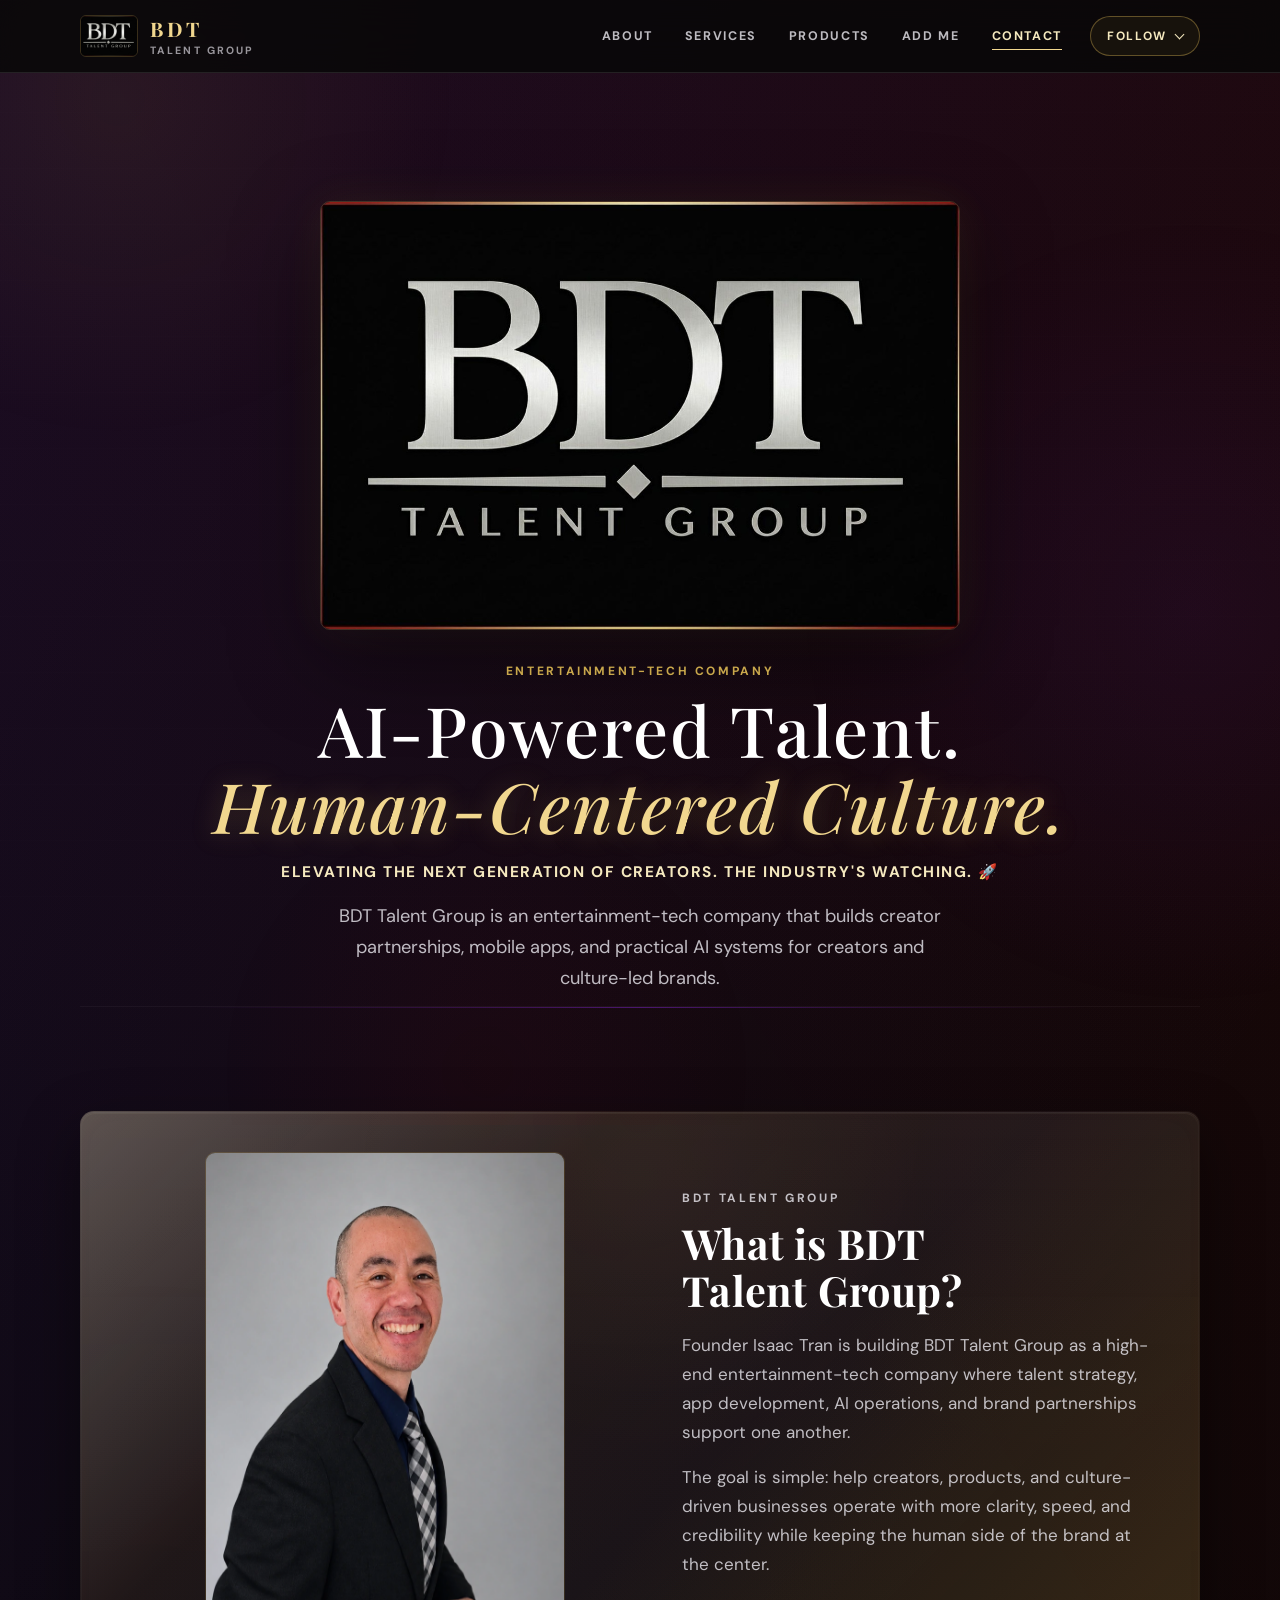
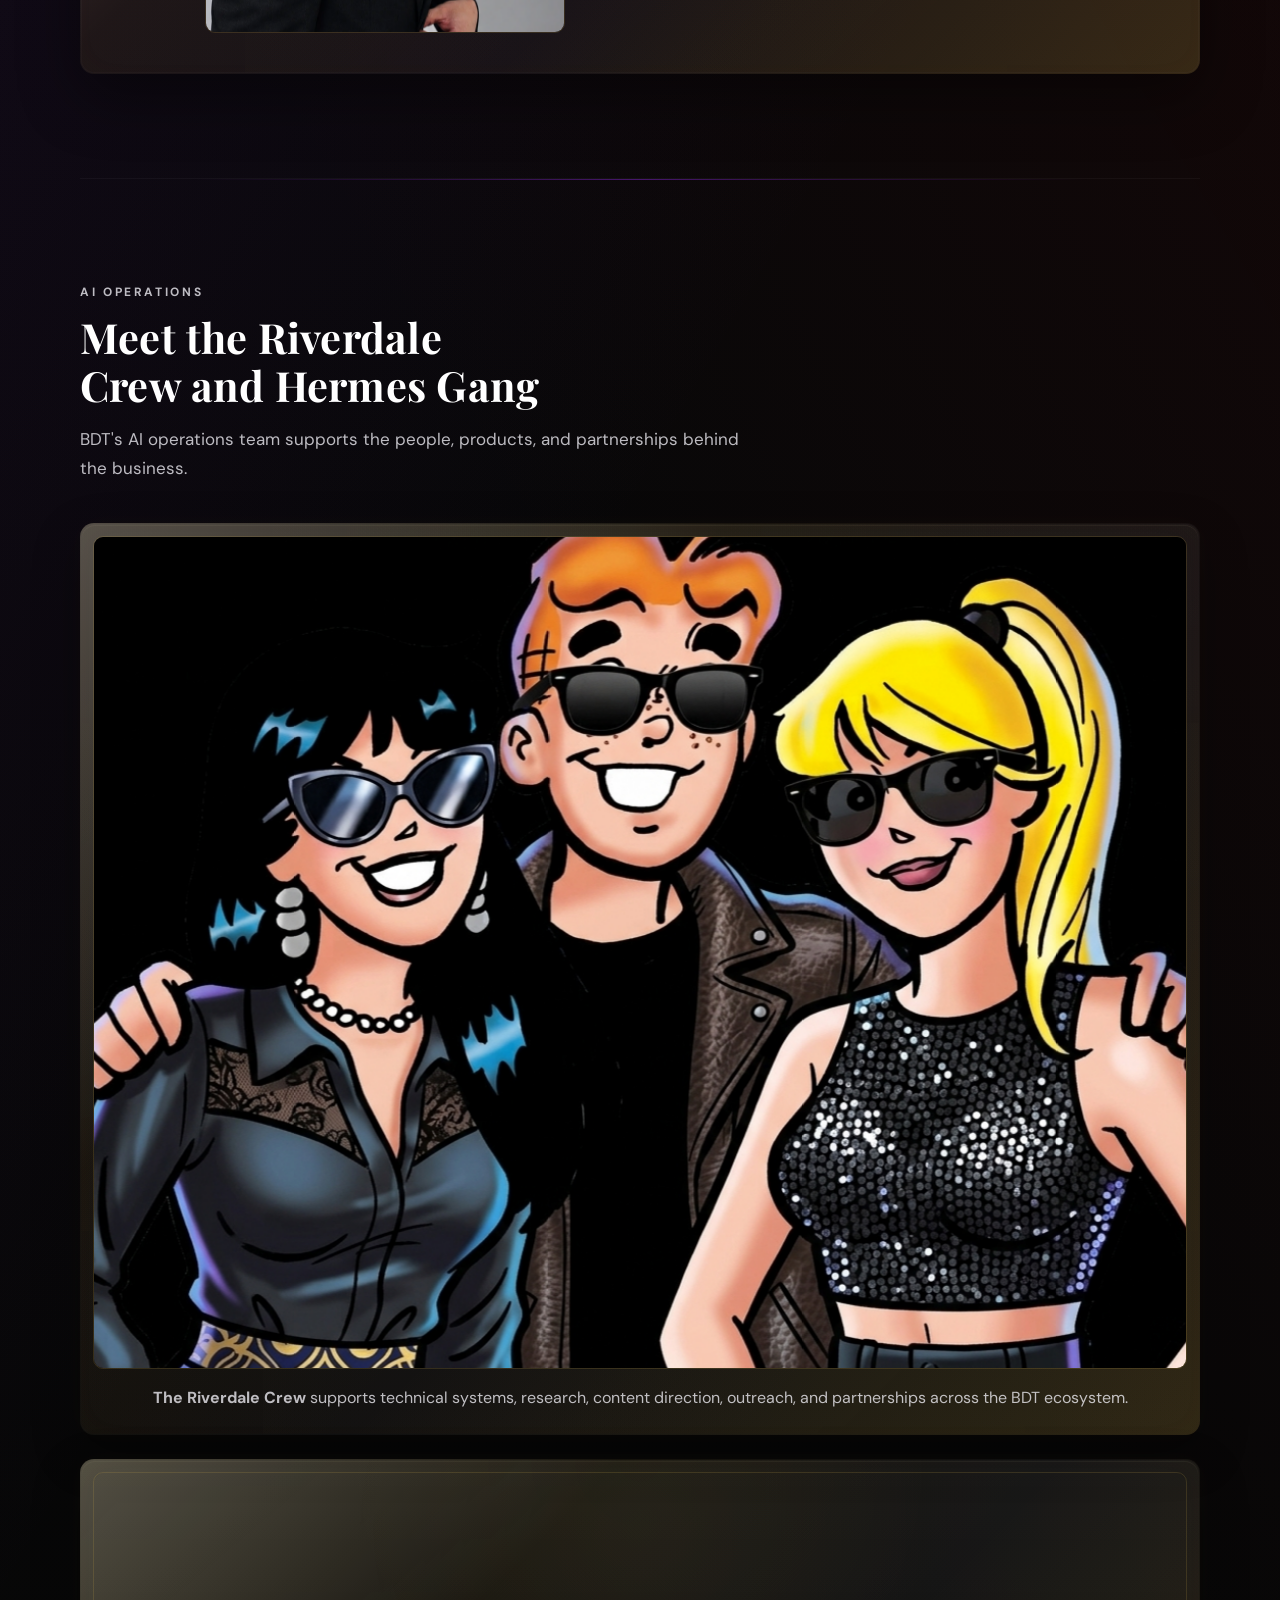
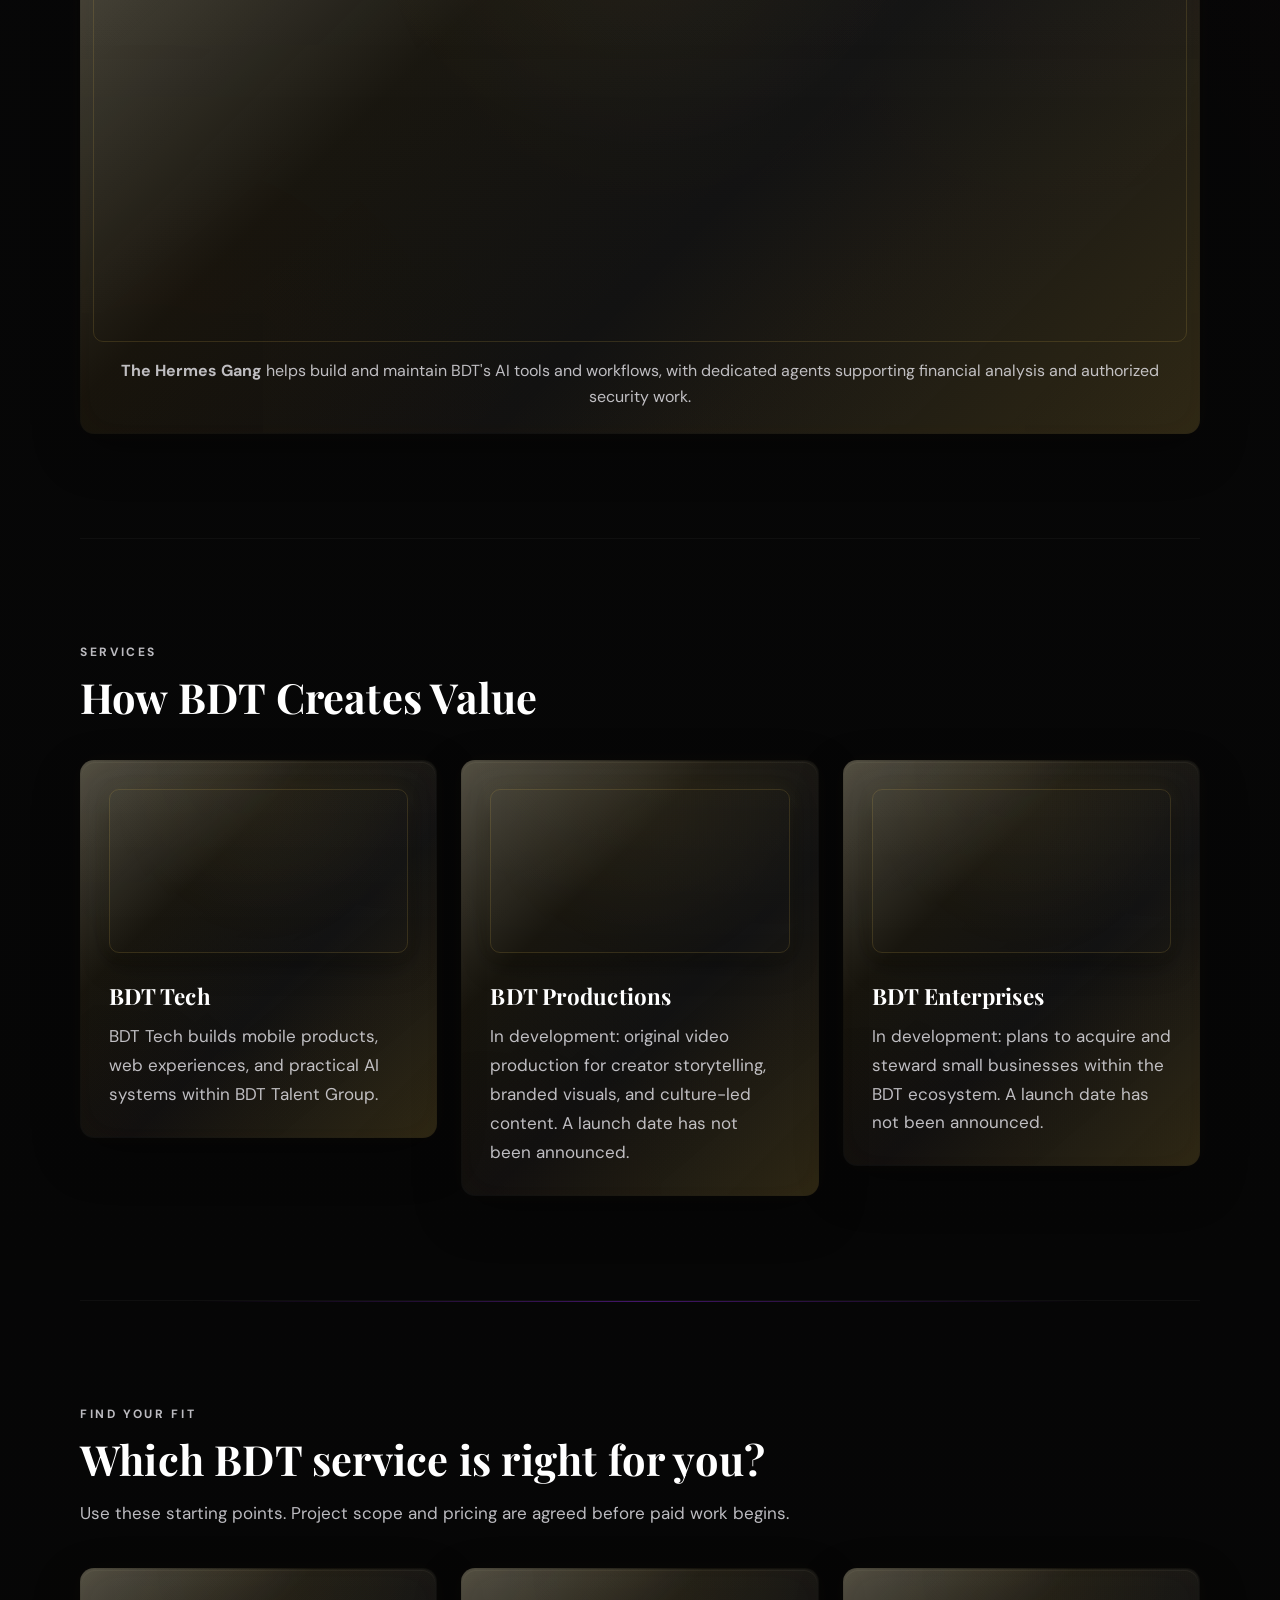
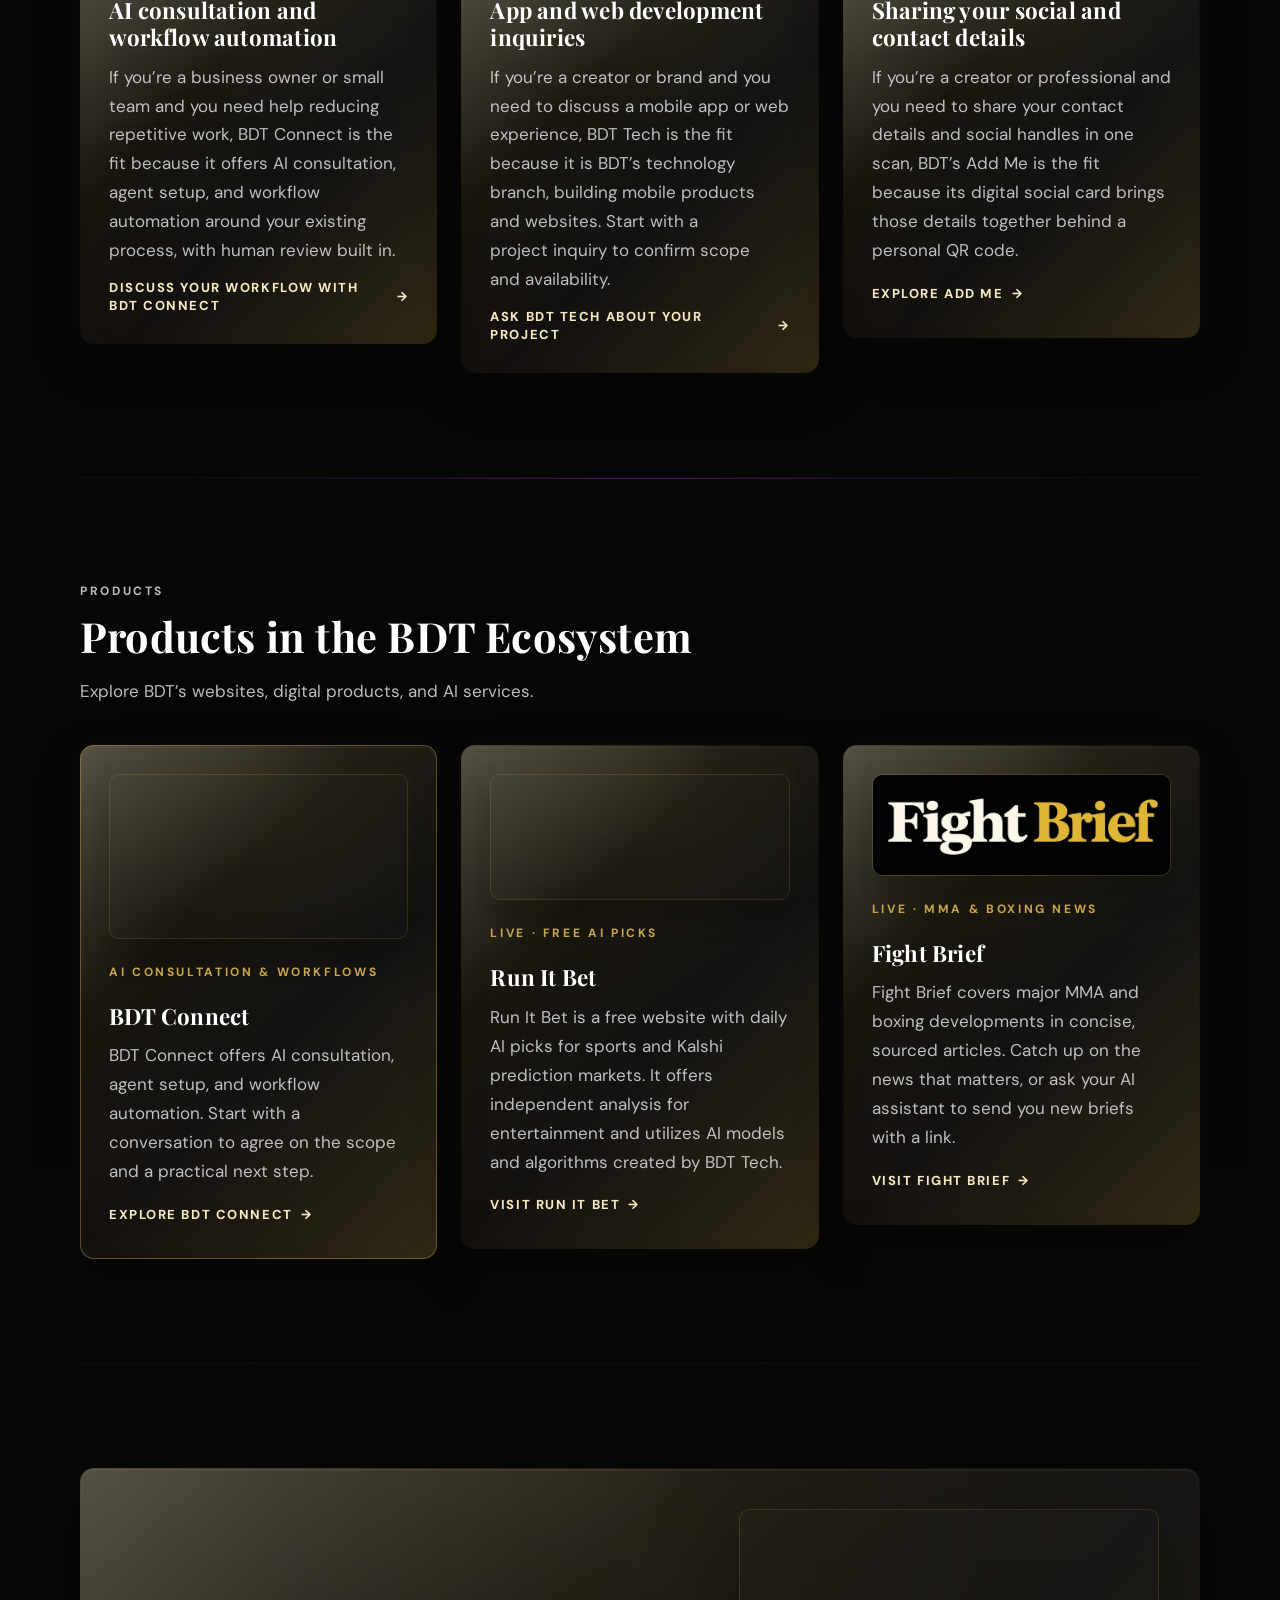
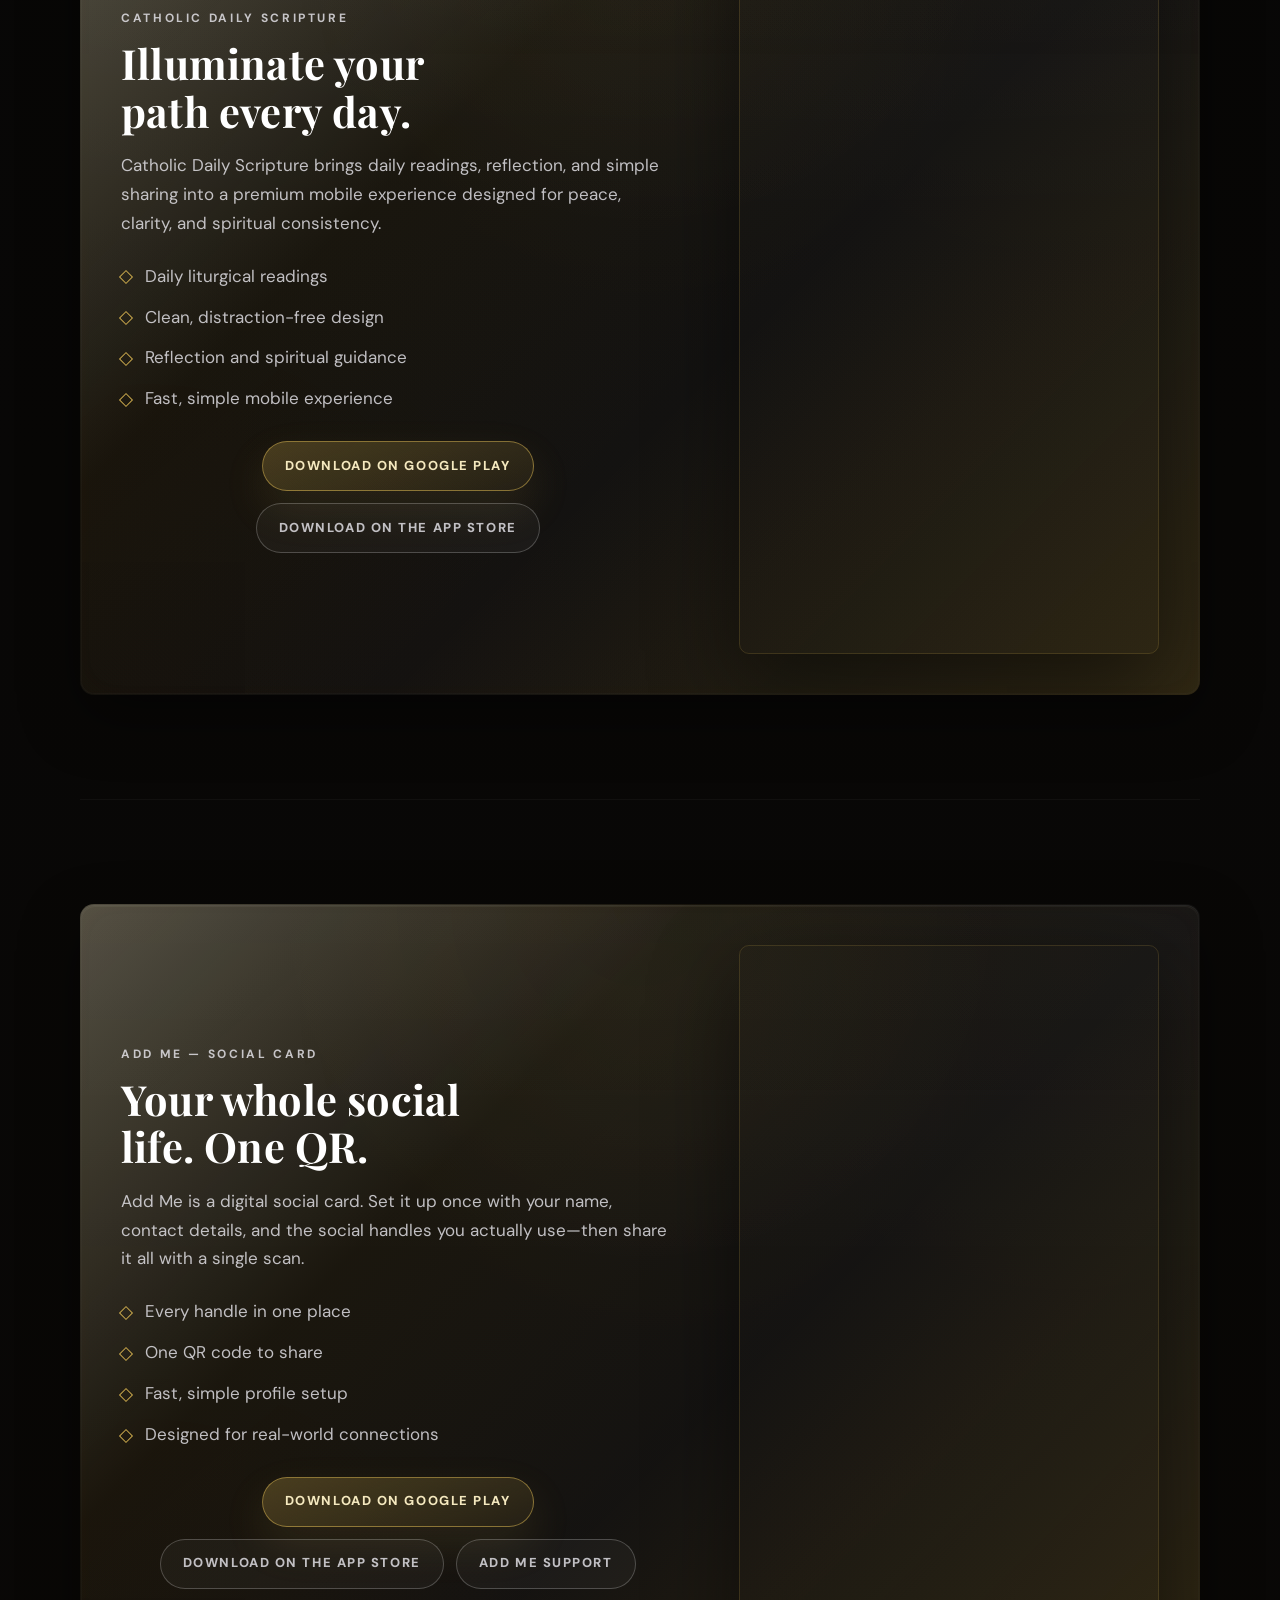
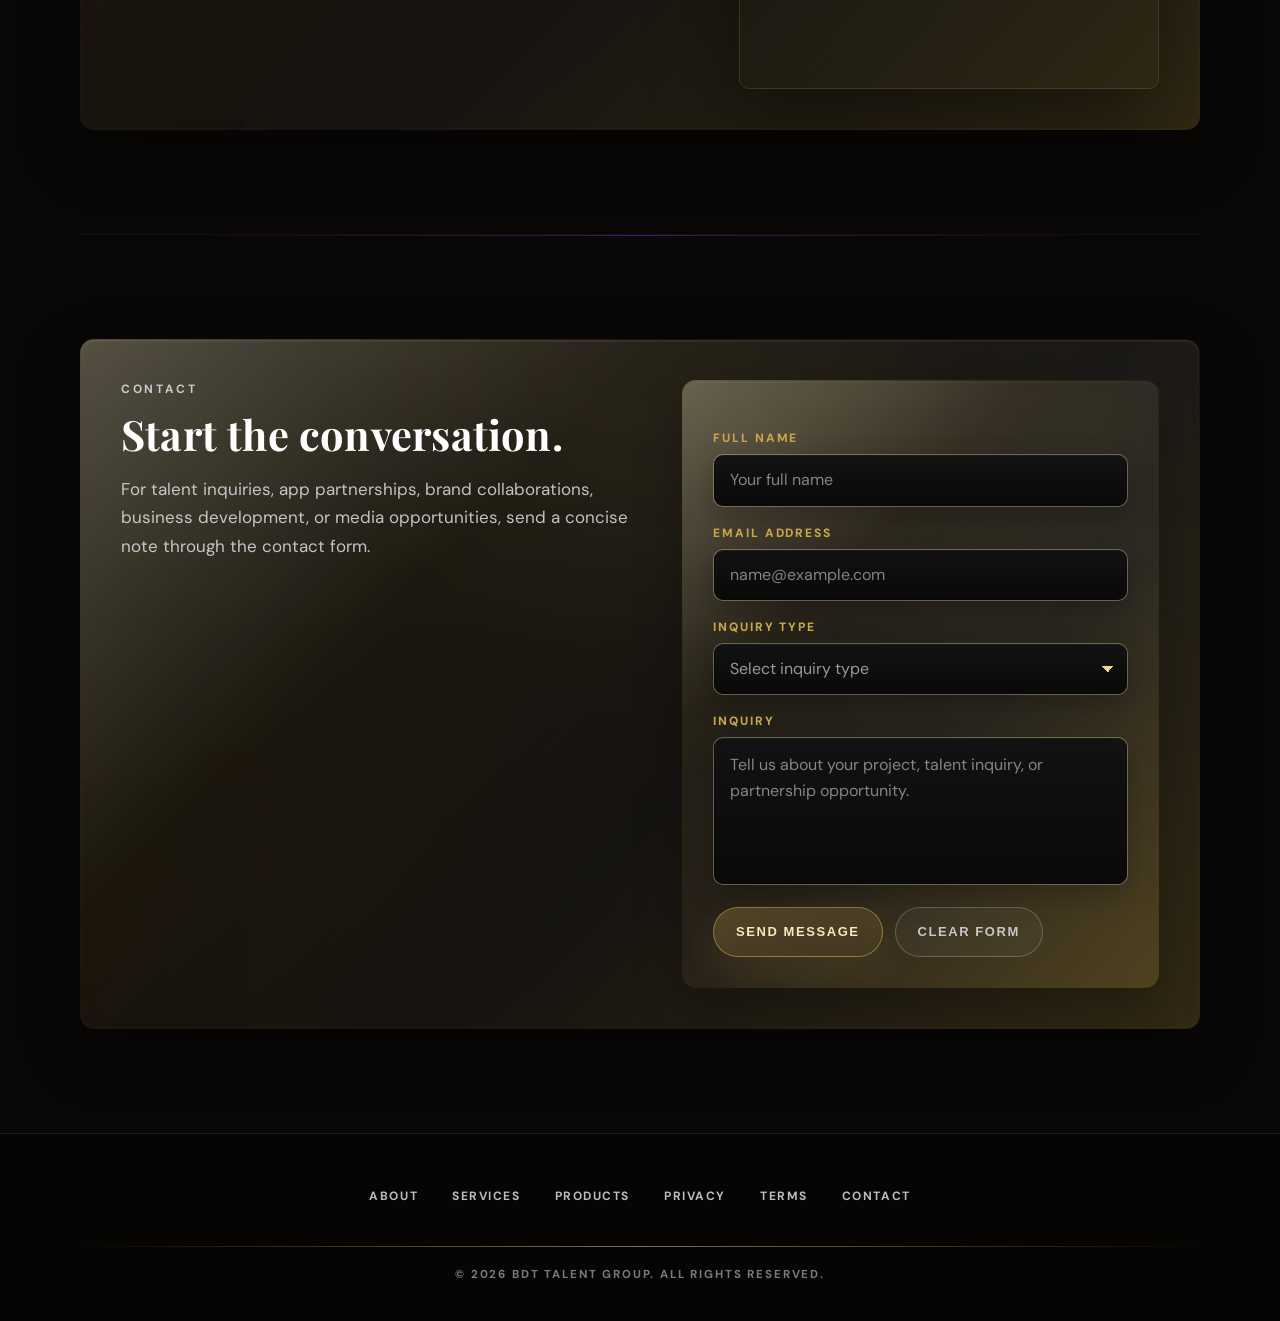
==== index.html @ 9ef59efb "Crop the founder photo to remove the embedded frame and caption" ====
<!DOCTYPE html>
<html lang="en">
<head>
  <!-- Google tag (gtag.js) -->
  <script async src="https://www.googletagmanager.com/gtag/js?id=G-4S46L7RGB7"></script>
  <script>
    window.dataLayer = window.dataLayer || [];
    function gtag(){dataLayer.push(arguments);}
    gtag('js', new Date());
    gtag('config', 'G-4S46L7RGB7');
  </script>

  <meta charset="UTF-8" />
  <meta name="viewport" content="width=device-width, initial-scale=1.0" />
  <title>BDT Talent Group | Talent, Apps, AI Strategy, and Creator Partnerships</title>
  <meta
    name="description"
    content="BDT Talent Group is a Houston-based entertainment-tech company building talent strategy, creator partnerships, mobile apps, and AI-powered creative operations."
  />
  <meta name="robots" content="index, follow" />
  <meta name="theme-color" content="#0a0a0a" />
  <meta name="p:domain_verify" content="59d4fa2d8587a58c04c51d69b81452a5" />
  <link rel="canonical" href="https://bdttalentgroup.com/" />
  <meta property="og:type" content="website" />
  <meta property="og:title" content="BDT Talent Group | Talent, Apps, AI Strategy, and Creator Partnerships" />
  <meta property="og:description" content="A Houston-based entertainment-tech company building talent, creator partnerships, apps, and AI-powered creative operations." />
  <meta property="og:url" content="https://bdttalentgroup.com/" />
  <meta property="og:site_name" content="BDT Talent Group" />
  <meta property="og:image" content="https://bdttalentgroup.com/assets/bdt-social-share.webp" />
  <meta property="og:image:width" content="1200" />
  <meta property="og:image:height" content="630" />
  <meta property="og:image:type" content="image/webp" />
  <meta property="og:image:alt" content="BDT Talent Group — Digital products, brand systems, and practical AI workflows" />
  <meta name="twitter:card" content="summary_large_image" />
  <meta name="twitter:title" content="BDT Talent Group | Talent, Apps, AI Strategy, and Creator Partnerships" />
  <meta name="twitter:description" content="Creator partnerships, mobile products, and practical AI systems for culture-led brands." />
  <meta name="twitter:image" content="https://bdttalentgroup.com/assets/bdt-social-share.webp" />
  <meta name="twitter:image:alt" content="BDT Talent Group — Digital products, brand systems, and practical AI workflows" />
  <link rel="icon" href="./assets/favicon.ico" sizes="any" />
  <link rel="icon" type="image/svg+xml" href="./assets/favicon.svg" />
  <link rel="icon" type="image/png" sizes="32x32" href="./assets/favicon-32x32.png" />
  <link rel="icon" type="image/png" sizes="16x16" href="./assets/favicon-16x16.png" />
  <link rel="apple-touch-icon" sizes="180x180" href="./assets/apple-touch-icon.png" />
  <link rel="preconnect" href="https://fonts.googleapis.com" />
  <link rel="preconnect" href="https://fonts.gstatic.com" crossorigin />
  <link href="https://fonts.googleapis.com/css2?family=DM+Sans:wght@400;500;600;700&family=Playfair+Display:ital,wght@0,500;0,700;1,500&display=swap" rel="stylesheet" />
  <link rel="stylesheet" href="./assets/site.css?v=20261019-aeo" />
  <link rel="stylesheet" href="./assets/cinematic.css?v=20261024" />
  <link rel="stylesheet" href="./assets/polish.css?v=20261111-fightbrief" />
  <script type="application/ld+json">
  {
    "@context": "https://schema.org",
    "@type": "Organization",
    "name": "BDT Talent Group",
    "url": "https://bdttalentgroup.com/",
    "logo": "https://bdttalentgroup.com/assets/bdt-logo.jpeg",
    "address": {
      "@type": "PostalAddress",
      "addressLocality": "Houston",
      "addressRegion": "TX",
      "addressCountry": "US"
    },
    "sameAs": [
      "https://x.com/BDTTalentGroup",
      "https://bsky.app/profile/bdttalentgroup.bsky.social",
      "https://www.tiktok.com/@bdttalentgroup",
      "https://www.instagram.com/bdttalentgroup/",
      "https://www.threads.com/@bdttalentgroup",
      "https://discord.com/channels/1495100240242413679/1495100241240785060",
      "https://www.facebook.com/profile.php?id=61576643010008",
      "https://www.linkedin.com/in/isaac-tran-8668033ba/",
      "https://snapchat.com/add/BDTTalentGroup",
      "https://www.reddit.com/u/BDTTalentGroup",
      "https://www.pinterest.com/bdttalentgroup/",
      "https://bdttalentgroup.substack.com/",
      "https://medium.com/@bdttalentgroup",
      "https://www.youtube.com/channel/UCxnQAWrGGaYikuy-N4YCTNQ"
    ]
  }
  </script>
</head>
<body>
  <a class="skip-link" href="#main">Skip to content</a>

  <header class="site-header">
    <nav class="nav-shell" aria-label="Primary navigation">
      <a class="brand-mark" href="#top" aria-label="BDT Talent Group home">
        <img src="./assets/bdt-logo.jpeg" alt="" width="1200" height="804" decoding="async" />
        <span>
          <strong>BDT</strong>
          <small>Talent Group</small>
        </span>
      </a>

      <button class="menu-toggle" type="button" aria-expanded="false" aria-controls="primary-menu">
        <span></span>
        <span></span>
        <span></span>
        Menu
      </button>

      <div class="nav-links" id="primary-menu">
        <a href="#about">About</a>
        <a href="#services">Services</a>
        <a href="#products">Products</a>
        <a href="#add-me">Add Me</a>
        <a href="#contact">Contact</a>
        <div class="menu-socials" role="group" aria-label="Social links">
          <p class="menu-social-title">Social Media Links</p>
          <a href="https://x.com/BDTTalentGroup" target="_blank" rel="noopener noreferrer" aria-label="BDT Talent Group on X">
            <svg class="social-icon" aria-hidden="true" focusable="false"><use href="./assets/icons/social-icons.svg#icon-x"></use></svg>
            <span>X</span>
          </a>
          <a href="https://bsky.app/profile/bdttalentgroup.bsky.social" target="_blank" rel="noopener noreferrer" aria-label="BDT Talent Group on Bluesky">
            <svg class="social-icon" aria-hidden="true" focusable="false"><use href="./assets/icons/social-icons.svg#icon-bluesky"></use></svg>
            <span>Bluesky</span>
          </a>
          <a href="https://www.tiktok.com/@bdttalentgroup" target="_blank" rel="noopener noreferrer" aria-label="BDT Talent Group on TikTok">
            <svg class="social-icon" aria-hidden="true" focusable="false"><use href="./assets/icons/social-icons.svg#icon-tiktok"></use></svg>
            <span>TikTok</span>
          </a>
          <a href="https://www.instagram.com/bdttalentgroup/" target="_blank" rel="noopener noreferrer" aria-label="BDT Talent Group on Instagram">
            <svg class="social-icon" aria-hidden="true" focusable="false"><use href="./assets/icons/social-icons.svg#icon-instagram"></use></svg>
            <span>Instagram</span>
          </a>
          <a href="https://www.threads.com/@bdttalentgroup" target="_blank" rel="noopener noreferrer" aria-label="BDT Talent Group on Threads">
            <svg class="social-icon" aria-hidden="true" focusable="false"><use href="./assets/icons/social-icons.svg#icon-threads"></use></svg>
            <span>Threads</span>
          </a>
          <a href="https://discord.com/channels/1495100240242413679/1495100241240785060" target="_blank" rel="noopener noreferrer" aria-label="Join BDT Talent Group on Discord">
            <svg class="social-icon" aria-hidden="true" focusable="false"><use href="./assets/icons/social-icons.svg#icon-discord"></use></svg>
            <span>Discord</span>
          </a>
          <a href="https://www.facebook.com/profile.php?id=61576643010008" target="_blank" rel="noopener noreferrer" aria-label="BDT Talent Group on Facebook">
            <svg class="social-icon" aria-hidden="true" focusable="false"><use href="./assets/icons/social-icons.svg#icon-facebook"></use></svg>
            <span>Facebook</span>
          </a>
          <a href="https://www.linkedin.com/in/isaac-tran-8668033ba/" target="_blank" rel="noopener noreferrer" aria-label="BDT Talent Group on LinkedIn">
            <svg class="social-icon" aria-hidden="true" focusable="false"><use href="./assets/icons/social-icons.svg#icon-linkedin"></use></svg>
            <span>LinkedIn</span>
          </a>
          <a href="https://snapchat.com/add/BDTTalentGroup" target="_blank" rel="noopener noreferrer" aria-label="BDT Talent Group on Snapchat">
            <svg class="social-icon" aria-hidden="true" focusable="false"><use href="./assets/icons/social-icons.svg#icon-snapchat"></use></svg>
            <span>Snapchat</span>
          </a>
          <a href="https://www.reddit.com/u/BDTTalentGroup" target="_blank" rel="noopener noreferrer" aria-label="BDT Talent Group on Reddit">
            <svg class="social-icon" aria-hidden="true" focusable="false"><use href="./assets/icons/social-icons.svg#icon-reddit"></use></svg>
            <span>Reddit</span>
          </a>
          <a href="https://www.pinterest.com/bdttalentgroup/" target="_blank" rel="noopener noreferrer" aria-label="BDT Talent Group on Pinterest">
            <svg class="social-icon" aria-hidden="true" focusable="false"><use href="./assets/icons/social-icons.svg#icon-pinterest"></use></svg>
            <span>Pinterest</span>
          </a>
          <a href="https://bdttalentgroup.substack.com/" target="_blank" rel="noopener noreferrer" aria-label="BDT Talent Group on Substack">
            <svg class="social-icon" aria-hidden="true" focusable="false"><use href="./assets/icons/social-icons.svg#icon-substack"></use></svg>
            <span>Substack</span>
          </a>
          <a href="https://medium.com/@bdttalentgroup" target="_blank" rel="noopener noreferrer" aria-label="BDT Talent Group on Medium">
            <svg class="social-icon" aria-hidden="true" focusable="false"><use href="./assets/icons/social-icons.svg#icon-medium"></use></svg>
            <span>Medium</span>
          </a>
          <a href="https://www.youtube.com/channel/UCxnQAWrGGaYikuy-N4YCTNQ" target="_blank" rel="noopener noreferrer" aria-label="BDT Talent Group on YouTube">
            <svg class="social-icon" aria-hidden="true" focusable="false"><use href="./assets/icons/social-icons.svg#icon-youtube"></use></svg>
            <span>YouTube</span>
          </a>
        </div>
      </div>
    </nav>
  </header>

  <main id="main">
    <section class="hero section" id="top" aria-labelledby="hero-title">
      <div class="hero-launch">
        <div class="hero-logo-frame">
          <img
            class="hero-logo"
            src="./assets/bdt-logo.jpeg"
            alt="BDT Talent Group logo"
            width="1200"
            height="804"
            fetchpriority="high"
            decoding="async"
          />
        </div>
        <p class="eyebrow">Entertainment-tech company</p>
        <h1 id="hero-title" class="hero-mission">
          <span class="hero-line">AI-Powered Talent.</span>
          <span class="hero-mission-accent">Human-Centered <span class="mission-break">Culture.</span></span>
        </h1>
        <p class="hero-tagline">
          Elevating the next generation of creators. The industry's watching. 🚀
        </p>
        <p class="hero-lede">
          BDT Talent Group is an entertainment-tech company that builds creator partnerships, mobile apps, and practical AI systems for creators and culture-led brands.
        </p>
      </div>
    </section>

    <section class="section about-section" id="about" aria-labelledby="about-title">
      <div class="section-card two-column reveal-card">
        <div class="portrait-frame">
          <div class="media-frame">
          <img
            src="./assets/isaac-tran.webp"
            alt="Portrait of Isaac Tran, founder of BDT Talent Group"
            width="855"
            height="1145"
            loading="lazy"
            decoding="async"
          />
          </div>
        </div>
        <div>
          <p class="eyebrow">BDT Talent Group</p>
          <h2 id="about-title">What is BDT Talent Group?</h2>
          <p>
            Founder Isaac Tran is building BDT Talent Group as a high-end entertainment-tech company where talent strategy, app development, AI operations, and brand partnerships support one another.
          </p>
          <p>
            The goal is simple: help creators, products, and culture-driven businesses operate with more clarity, speed, and credibility while keeping the human side of the brand at the center.
          </p>
        </div>
      </div>
    </section>

    <section class="section crew-section" id="crew" aria-labelledby="crew-title">
      <div class="section-heading reveal">
        <p class="eyebrow">AI operations</p>
        <h2 id="crew-title">Meet the Riverdale Crew and Hermes Gang</h2>
        <p>BDT's AI operations team supports the people, products, and partnerships behind the business.</p>
      </div>

      <figure class="wide-image reveal-card">
        <div class="media-frame">
          <img
          src="./assets/Riverdale_Crew.jpg"
          alt="Illustration of the Riverdale Crew AI agents, Archie, Betty, and Veronica"
          width="1177"
          height="896"
          loading="lazy"
          decoding="async"
        />
        </div>
        <figcaption>
          <p class="crew-caption-intro"><strong>The Riverdale Crew</strong> supports technical systems, research, content direction, outreach, and partnerships across the BDT ecosystem.</p>
        </figcaption>
      </figure>

      <figure class="wide-image reveal-card">
        <div class="media-frame">
          <img
          src="./assets/hermes-gang-1280.webp"
          srcset="./assets/hermes-gang-640.webp 640w, ./assets/hermes-gang-1280.webp 1280w, ./assets/hermes-gang-1916.webp 1916w"
          sizes="(max-width: 640px) calc(100vw - 54px), (max-width: 1160px) calc(100vw - 66px), 1094px"
          alt="The Hermes Gang: four illustrated AI operations agents wearing sunglasses, with white, purple, and blue neon halos"
          width="1916"
          height="821"
          loading="lazy"
          decoding="async"
        />
        </div>
        <figcaption>
          <p class="crew-caption-intro"><strong>The Hermes Gang</strong> helps build and maintain BDT's AI tools and workflows, with dedicated agents supporting financial analysis and authorized security work.</p>
        </figcaption>
      </figure>
    </section>

    <section class="section" id="services" aria-labelledby="services-title">
      <div class="section-heading reveal">
        <p class="eyebrow">Services</p>
        <h2 id="services-title">How BDT Creates Value</h2>
      </div>
      <div class="service-grid">
        <article class="service-card reveal-card">
          <img class="service-banner" src="./assets/services/bdt-tech-banner.jpg" alt="BDT Tech banner with metallic lettering on a dark background" width="768" height="419" loading="lazy" decoding="async" />
          <h3>BDT Tech</h3>
          <p>BDT Tech builds mobile products, web experiences, and practical AI systems within BDT Talent Group.</p>
        </article>
        <article class="service-card reveal-card">
          <img class="service-banner" src="./assets/services/bdt-productions-banner.jpg" alt="BDT Productions banner with metallic lettering on a dark background" width="768" height="419" loading="lazy" decoding="async" />
          <h3>BDT Productions</h3>
          <p>In development: original video production for creator storytelling, branded visuals, and culture-led content. A launch date has not been announced.</p>
        </article>
        <article class="service-card reveal-card">
          <img class="service-banner" src="./assets/services/bdt-enterprises-banner.jpg" alt="BDT Enterprises banner with metallic lettering on a dark background" width="768" height="418" loading="lazy" decoding="async" />
          <h3>BDT Enterprises</h3>
          <p>In development: plans to acquire and steward small businesses within the BDT ecosystem. A launch date has not been announced.</p>
        </article>
      </div>
    </section>

    <section class="section" id="service-fit" aria-labelledby="service-fit-title">
      <div class="section-heading reveal">
        <p class="eyebrow">Find your fit</p>
        <h2 id="service-fit-title">Which BDT service is right for you?</h2>
        <p>Use these starting points. Project scope and pricing are agreed before paid work begins.</p>
      </div>
      <div class="service-grid">
        <article class="service-card reveal-card">
          <h3>AI consultation and workflow automation</h3>
          <p>If you’re a business owner or small team and you need help reducing repetitive work, BDT Connect is the fit because it offers AI consultation, agent setup, and workflow automation around your existing process, with human review built in.</p>
          <a class="text-link" href="/connect/">Discuss your workflow with BDT Connect</a>
        </article>
        <article class="service-card reveal-card">
          <h3>App and web development inquiries</h3>
          <p>If you’re a creator or brand and you need to discuss a mobile app or web experience, BDT Tech is the fit because it is BDT’s technology branch, building mobile products and websites. Start with a project inquiry to confirm scope and availability.</p>
          <a class="text-link" href="#contact">Ask BDT Tech about your project</a>
        </article>
        <article class="service-card reveal-card">
          <h3>Sharing your social and contact details</h3>
          <p>If you’re a creator or professional and you need to share your contact details and social handles in one scan, BDT’s Add Me is the fit because its digital social card brings those details together behind a personal QR code.</p>
          <a class="text-link" href="/add-me/">Explore Add Me</a>
        </article>
      </div>
    </section>

    <section class="section" id="products" aria-labelledby="products-title">
      <div class="section-heading reveal">
        <p class="eyebrow">Products</p>
        <h2 id="products-title">Products in the BDT Ecosystem</h2>
        <p>Explore BDT’s websites, digital products, and AI services.</p>
      </div>
      <div class="product-grid">
        <article class="product-card featured reveal-card">
          <a class="product-banner-link" href="/connect/" aria-label="Explore BDT Connect AI consultation">
            <img class="product-banner" src="./assets/products/bdt-connect-banner.jpg" alt="BDT Connect silver logo with Subset of BDT Talent Group tagline" width="1280" height="698" loading="lazy" decoding="async" />
          </a>
          <p class="eyebrow">AI consultation &amp; workflows</p>
          <h3>BDT Connect</h3>
          <p>BDT Connect offers AI consultation, agent setup, and workflow automation. Start with a conversation to agree on the scope and a practical next step.</p>
          <a class="text-link" href="/connect/">Explore BDT Connect</a>
        </article>
        <article class="product-card reveal-card">
          <a class="product-banner-link" href="https://www.runitbet.com/" target="_blank" rel="noopener noreferrer" aria-label="Visit Run It Bet (opens in a new tab)">
          <picture class="product-banner-picture">
            <source
              type="image/webp"
              srcset="./assets/products/runit-bet-banner-800.webp?v=20260925 800w, ./assets/products/runit-bet-banner-1600.webp?v=20260925 1600w"
              sizes="(max-width: 640px) calc(100vw - 68px), 500px"
            />
            <img class="product-banner" src="./assets/products/runit-bet-banner.png?v=20260925" alt="Run It Bet — Prediction markets made easy. Gold lettering above the Houston skyline with YES 80¢ and NO 20¢ odds." width="1942" height="809" loading="lazy" decoding="async" />
          </picture>
          </a>
          <p class="eyebrow">Live · Free AI picks</p>
          <h3>Run It Bet</h3>
          <p>Run It Bet is a free website with daily AI picks for sports and Kalshi prediction markets. It offers independent analysis for entertainment and utilizes AI models and algorithms created by BDT Tech.</p>
          <a class="text-link" href="https://www.runitbet.com/" target="_blank" rel="noopener noreferrer">Visit Run It Bet</a>
        </article>
        <article class="product-card reveal-card">
          <a class="product-banner-link" href="https://fightbrief.com/" target="_blank" rel="noopener noreferrer" aria-label="Visit Fight Brief (opens in a new tab)">
            <img class="product-banner" src="./assets/products/fight-brief-wordmark.webp" srcset="./assets/products/fight-brief-wordmark-720.webp 720w, ./assets/products/fight-brief-wordmark.webp 1440w" sizes="(max-width: 640px) calc(100vw - 68px), 500px" alt="Fight Brief — bold ivory and gold lettering on black" width="1440" height="480" loading="lazy" decoding="async" />
          </a>
          <p class="eyebrow">Live · MMA &amp; boxing news</p>
          <h3>Fight Brief</h3>
          <p>Fight Brief covers major MMA and boxing developments in concise, sourced articles. Catch up on the news that matters, or ask your AI assistant to send you new briefs with a link.</p>
          <a class="text-link" href="https://fightbrief.com/" target="_blank" rel="noopener noreferrer">Visit Fight Brief</a>
        </article>
      </div>
    </section>

    <section class="section promo-section" id="catholic-daily" aria-labelledby="promo-title">
      <div class="promo-grid reveal-card">
        <div class="promo-copy">
          <p class="eyebrow">Catholic Daily Scripture</p>
          <h2 id="promo-title">Illuminate your path every day.</h2>
          <p>
            Catholic Daily Scripture brings daily readings, reflection, and simple sharing into a premium mobile experience designed for peace, clarity, and spiritual consistency.
          </p>
          <ul class="feature-list">
            <li>Daily liturgical readings</li>
            <li>Clean, distraction-free design</li>
            <li>Reflection and spiritual guidance</li>
            <li>Fast, simple mobile experience</li>
          </ul>
          <div class="hero-actions">
            <a class="button button-primary" href="https://play.google.com/store/apps/details?id=com.isaac.catholicdailyscripture" target="_blank" rel="noopener noreferrer">Download on Google Play</a>
            <a class="button button-secondary" href="https://apps.apple.com/us/app/catholic-daily-scripture/id6767425822" target="_blank" rel="noopener noreferrer">Download on the App Store</a>
          </div>
        </div>
        <div class="flyer-link">
          <img
            src="./assets/promos/catholic-daily-scripture-altar-banner-official-stores.webp"
            alt="Catholic Daily Scripture: a gold cross and illuminated emerald arch over an open Bible, with the message Your daily encounter with God’s Word. Available on the App Store and Google Play, with official download badges."
            width="941"
            height="1672"
            loading="lazy"
            decoding="async"
          />
        </div>
      </div>
    </section>

    <section class="section promo-section" id="add-me" aria-labelledby="add-me-title">
      <div class="promo-grid reveal-card">
        <div class="promo-copy">
          <p class="eyebrow">Add Me — Social Card</p>
          <h2 id="add-me-title">Your whole social life. One QR.</h2>
          <p>
            Add Me is a digital social card. Set it up once with your name, contact details, and the social handles you actually use—then share it all with a single scan.
          </p>
          <ul class="feature-list">
            <li>Every handle in one place</li>
            <li>One QR code to share</li>
            <li>Fast, simple profile setup</li>
            <li>Designed for real-world connections</li>
          </ul>
          <div class="hero-actions">
            <a class="button button-primary" href="https://play.google.com/store/apps/details?id=com.iket721.AddMe" target="_blank" rel="noopener noreferrer">Download on Google Play</a>
            <a class="button button-secondary" href="https://apps.apple.com/us/app/add-me-social-card/id6789752738" target="_blank" rel="noopener noreferrer">Download on the App Store</a>
            <a class="button button-secondary" href="./add-me/support.html">Add Me Support</a>
          </div>
        </div>
        <div class="flyer-link">
          <picture>
            <source
              type="image/webp"
              srcset="./assets/promos/add-me-social-card-banner-640.webp 640w, ./assets/promos/add-me-social-card-banner-official-stores.webp 941w"
              sizes="(max-width: 640px) calc(100vw - 72px), 420px"
            />
            <img
              src="./assets/promos/add-me-social-card-banner-official-stores.webp"
              alt="Add Me — Social Card promotional banner featuring the BDT Talent Group logo, personal QR code, social handles, and official App Store and Google Play download badges."
              width="941"
              height="1672"
              loading="lazy"
              decoding="async"
            />
          </picture>
        </div>
      </div>
    </section>

    <section class="section contact-section" id="contact" aria-labelledby="contact-title">
      <div class="section-card contact-grid">
        <div class="reveal">
          <p class="eyebrow">Contact</p>
          <h2 id="contact-title">Start the conversation.</h2>
          <p>
            For talent inquiries, app partnerships, brand collaborations, business development, or media opportunities, send a concise note through the contact form.
          </p>
        </div>

        <form class="contact-form reveal-card" action="https://formspree.io/f/mojykkbw" method="POST">
          <input type="hidden" name="_subject" value="BDT Talent Group website inquiry" />
          <label class="hidden-field" aria-hidden="true">
            Company Name
            <input type="text" name="_gotcha" tabindex="-1" autocomplete="off" aria-hidden="true" />
          </label>
          <label>
            <span>Full Name</span>
            <input type="text" name="fullName" autocomplete="name" placeholder="Your full name" maxlength="120" required />
          </label>
          <label>
            <span>Email Address</span>
            <input type="email" name="email" autocomplete="email" placeholder="name@example.com" maxlength="254" required />
          </label>
          <label>
            <span>Inquiry Type</span>
            <select name="inquiryType" autocomplete="off" required>
              <option value="" selected disabled>Select inquiry type</option>
              <option value="bdt-enterprises">BDT Enterprises</option>
              <option value="bdt-productions">BDT Productions</option>
              <option value="bdt-tech">BDT Tech</option>
              <option value="talent-strategy">Talent Strategy</option>
              <option value="creator-partnerships">Creator Partnerships</option>
              <option value="digital-product-development">Digital Product Development</option>
              <option value="ai-powered-operations">AI-Powered Operations</option>
              <option value="brand-growth">Brand Growth</option>
              <option value="media-press">Media / Press</option>
              <option value="general-business">General Business</option>
            </select>
          </label>
          <label>
            <span>Inquiry</span>
            <textarea name="message" rows="5" placeholder="Tell us about your project, talent inquiry, or partnership opportunity." maxlength="5000" required></textarea>
          </label>
          <div class="form-actions">
            <button class="button button-primary" type="submit">Send Message</button>
            <button class="button button-secondary" type="reset">Clear Form</button>
          </div>
        </form>
      </div>
    </section>
  </main>

  <footer class="site-footer">
    <div class="footer-grid">
      <nav class="footer-links" aria-label="Footer navigation">
        <a href="#about">About</a>
        <a href="#services">Services</a>
        <a href="#products">Products</a>
        <a href="./privacy.html">Privacy</a>
        <a href="./terms.html">Terms</a>
        <a href="./contact.html">Contact</a>
      </nav>
    </div>

    <div class="footer-divider" aria-hidden="true"></div>
    <p class="legal-line">&copy; <span id="current-year">2026</span> BDT Talent Group. All rights reserved.</p>
  </footer>

  <script src="./assets/form-handler.js?v=20261009" defer></script>
  <script src="./assets/site.js?v=20261024-cine" defer></script>
  <script src="./assets/polish.js?v=20261110" defer></script>
  <script src="./assets/cinematic.js?v=20261024" defer></script>
</body>
</html>
---- assets/site.css ----
:root {
  --bg: #080808;
  --surface: #111113;
  --surface-strong: #171414;
  --line: rgba(201, 168, 76, 0.22);
  --line-soft: rgba(255, 255, 255, 0.1);
  --gold: #c9a84c;
  --gold-light: #f1d78f;
  --gold-warm: #f5e9bf;
  --champagne: #d8bd78;
  --purple: #6a1fa8;
  --crimson: #8b0000;
  --text: #f0eef5;
  --muted: rgba(240, 238, 245, 0.72);
  --soft: rgba(240, 238, 245, 0.54);
  --max: 1120px;
  --shadow: 0 28px 80px rgba(0, 0, 0, 0.42);
  --reveal-ease: cubic-bezier(0.16, 1, 0.3, 1);
}

* {
  box-sizing: border-box;
}

html {
  scroll-behavior: smooth;
  background: var(--bg);
}

body {
  margin: 0;
  min-height: 100vh;
  min-width: 320px;
  overflow-x: hidden;
  color: var(--text);
  background:
    linear-gradient(120deg, rgba(106, 31, 168, 0.16), transparent 28%),
    linear-gradient(240deg, rgba(139, 0, 0, 0.14), transparent 30%),
    linear-gradient(180deg, #09090a 0%, #060606 48%, #0a0806 100%);
  font-family: "DM Sans", Arial, sans-serif;
}

body::before {
  content: "";
  position: fixed;
  inset: 0;
  pointer-events: none;
  opacity: 0.22;
  background-image:
    linear-gradient(rgba(255, 255, 255, 0.035) 1px, transparent 1px),
    linear-gradient(90deg, rgba(255, 255, 255, 0.03) 1px, transparent 1px);
  background-size: 56px 56px;
}

img {
  max-width: 100%;
  height: auto;
  display: block;
}

a {
  color: inherit;
}

a:focus-visible,
button:focus-visible,
input:focus-visible,
select:focus-visible,
textarea:focus-visible {
  outline: 2px solid var(--gold-light);
  outline-offset: 3px;
}

.skip-link {
  position: absolute;
  top: 12px;
  left: 12px;
  z-index: 100;
  transform: translateY(-160%);
  padding: 10px 14px;
  border: 1px solid var(--gold);
  border-radius: 6px;
  background: #000;
  color: var(--gold-warm);
  text-decoration: none;
}

.skip-link:focus {
  transform: translateY(0);
}

.site-header {
  position: sticky;
  top: 0;
  z-index: 50;
  border-bottom: 1px solid var(--line-soft);
  background: rgba(8, 8, 8, 0.84);
  backdrop-filter: blur(18px);
}

.nav-shell {
  width: calc(100% - 36px);
  max-width: var(--max);
  min-height: 76px;
  margin: 0 auto;
  display: flex;
  align-items: center;
  justify-content: space-between;
  gap: 22px;
}

.brand-mark {
  display: inline-flex;
  align-items: center;
  gap: 12px;
  text-decoration: none;
}

.brand-mark img {
  width: 58px;
  height: 42px;
  object-fit: cover;
  border: 1px solid rgba(201, 168, 76, 0.24);
  border-radius: 6px;
}

.brand-mark strong {
  display: block;
  font-family: "Playfair Display", Georgia, serif;
  font-size: 1.25rem;
  letter-spacing: 0.18em;
  color: var(--gold-light);
}

.brand-mark small {
  display: block;
  margin-top: 2px;
  color: var(--soft);
  font-size: 0.62rem;
  font-weight: 700;
  letter-spacing: 0.22em;
  text-transform: uppercase;
}

.nav-links {
  display: flex;
  align-items: center;
  gap: 6px;
}

.menu-socials {
  display: flex;
  align-items: center;
  gap: 4px;
  margin-left: 6px;
  padding-left: 10px;
  border-left: 1px solid rgba(201, 168, 76, 0.16);
}

.menu-social-title {
  display: none;
}

.nav-links a,
.footer-links a {
  padding: 10px 12px;
  border: 1px solid transparent;
  border-radius: 999px;
  color: var(--muted);
  font-size: 0.72rem;
  font-weight: 700;
  letter-spacing: 0.14em;
  text-transform: uppercase;
  text-decoration: none;
  transition: color 180ms ease, background 180ms ease, border-color 180ms ease;
}

.nav-links a:hover,
.nav-links a:focus-visible,
.nav-links a:active,
.nav-links a.is-lit,
.nav-links a.is-active,
.nav-links a[aria-current="location"],
.footer-links a:hover,
.footer-links a:focus-visible,
.footer-links a:active,
.footer-links a.is-lit {
  color: var(--gold-warm);
  border-color: rgba(201, 168, 76, 0.48);
  background: rgba(201, 168, 76, 0.08);
  box-shadow: 0 0 24px rgba(201, 168, 76, 0.12);
  text-shadow: 0 0 18px rgba(241, 215, 143, 0.42);
}

.menu-toggle {
  display: none;
  align-items: center;
  gap: 7px;
  min-height: 44px;
  border: 1px solid var(--line);
  border-radius: 999px;
  background: rgba(255, 255, 255, 0.04);
  color: var(--gold-warm);
  padding: 10px 13px;
  font: inherit;
  font-size: 0.68rem;
  font-weight: 700;
  letter-spacing: 0.16em;
  text-transform: uppercase;
}

.menu-toggle span {
  width: 4px;
  height: 4px;
  border-radius: 999px;
  background: var(--gold);
}

.section {
  width: calc(100% - 40px);
  max-width: var(--max);
  margin: 0 auto;
  padding: 76px 0;
  scroll-margin-top: 96px;
  border-top: 1px solid rgba(255, 255, 255, 0.04);
  position: relative;
}

.section:first-of-type,
.hero {
  border-top: none;
}

/* Purple accent divider between sections */
.section:not(:first-of-type)::before {
  content: "";
  position: absolute;
  top: 0;
  left: 0;
  right: 0;
  height: 1px;
  background: linear-gradient(
    90deg,
    transparent 0%,
    rgba(45, 10, 78, 0.0) 10%,
    rgba(88, 28, 135, 0.45) 35%,
    rgba(106, 31, 168, 0.62) 50%,
    rgba(88, 28, 135, 0.45) 65%,
    rgba(45, 10, 78, 0.0) 90%,
    transparent 100%
  );
  pointer-events: none;
}

.hero {
  min-height: calc(100vh - 76px);
  display: grid;
  align-items: center;
  padding-top: 36px;
}

.hero-launch {
  display: grid;
  justify-items: center;
  text-align: center;
  min-width: 0;
}

.hero-logo {
  width: min(calc(100vw - 40px), 640px);
  max-width: 640px;
  border: 1px solid rgba(201, 168, 76, 0.24);
  border-radius: 8px;
  box-shadow: 0 28px 90px rgba(0, 0, 0, 0.46), 0 0 44px rgba(201, 168, 76, 0.1);
  margin-bottom: 28px;
}

.two-column,
.promo-grid,
.contact-grid {
  min-width: 0;
  display: grid;
  grid-template-columns: 1.05fr 0.95fr;
  gap: 34px;
  align-items: center;
}

.hero-launch h1,
.section-heading h1,
.section-heading h2,
.section-card h1,
.section-card h2,
.promo-copy h1,
.promo-copy h2,
.contact-grid h1,
.contact-grid h2 {
  margin: 0;
  font-family: "Playfair Display", Georgia, serif;
  font-size: 3.6rem;
  line-height: 0.98;
  font-weight: 700;
  color: #ffffff;
  letter-spacing: 0.01em;
  overflow-wrap: break-word;
}

.hero-launch .hero-mission {
  width: min(calc(100vw - 40px), 980px);
  max-width: 980px;
  font-size: 4.35rem;
  line-height: 1.05;
  letter-spacing: 0.035em;
  font-weight: 500;
}

.hero-mission-accent {
  display: block;
  color: var(--gold-light);
  font-style: italic;
  text-shadow: 0 0 26px rgba(201, 168, 76, 0.28);
  white-space: normal;
}

.hero-mission-accent .mission-break {
  display: inline;
}

.hero-tagline {
  width: min(calc(100vw - 40px), 820px);
  max-width: 820px;
  margin: 18px auto 0;
  color: var(--gold-warm);
  font-size: 0.96rem;
  font-weight: 700;
  letter-spacing: 0.14em;
  line-height: 1.85;
  text-transform: uppercase;
}

.hero-lede {
  width: min(calc(100vw - 40px), 620px);
  max-width: 620px;
  margin: 18px auto 0;
  color: var(--muted);
  font-size: 1.12rem;
  line-height: 1.8;
}

.eyebrow {
  margin: 0 0 14px;
  color: var(--gold);
  font-size: 0.68rem;
  font-weight: 700;
  letter-spacing: 0.28em;
  text-transform: uppercase;
}

.eyebrow.purple {
  color: #c99dff;
}

.hero-actions {
  display: flex;
  flex-wrap: wrap;
  justify-content: center;
  gap: 12px;
  margin-top: 26px;
}

.menu-socials a {
  display: inline-flex;
  align-items: center;
  justify-content: center;
  gap: 8px;
  width: 28px;
  min-height: 30px;
  border: 1px solid rgba(201, 168, 76, 0.24);
  border-radius: 999px;
  background: rgba(255, 255, 255, 0.025);
  color: var(--muted);
  padding: 0;
  font-size: 0.68rem;
  font-weight: 800;
  letter-spacing: 0.12em;
  text-transform: uppercase;
  text-decoration: none;
  transition: color 180ms ease, border-color 180ms ease, background 180ms ease, box-shadow 180ms ease, transform 180ms ease;
}

.social-icon {
  width: 13px;
  height: 13px;
  flex: 0 0 auto;
  color: rgba(241, 215, 143, 0.84);
  opacity: 0.86;
  transition: color 180ms ease, opacity 180ms ease, transform 180ms ease;
}

.menu-socials a span {
  position: absolute;
  width: 1px;
  height: 1px;
  min-width: 0;
  margin: -1px;
  padding: 0;
  overflow: hidden;
  clip: rect(0, 0, 0, 0);
  white-space: nowrap;
  border: 0;
  line-height: 1;
}

.menu-socials a:hover,
.menu-socials a:focus-visible,
.menu-socials a:active,
.menu-socials a.is-lit,
.menu-socials a.is-active {
  color: var(--gold-warm);
  border-color: rgba(201, 168, 76, 0.62);
  background: rgba(201, 168, 76, 0.075);
  box-shadow: 0 0 24px rgba(201, 168, 76, 0.18), 0 0 54px rgba(201, 168, 76, 0.08);
  transform: translateY(-1px);
}

.menu-socials a:hover .social-icon,
.menu-socials a:focus-visible .social-icon,
.menu-socials a:active .social-icon,
.menu-socials a.is-lit .social-icon {
  color: var(--gold-light);
  opacity: 1;
  transform: scale(1.08);
}

.button {
  display: inline-flex;
  align-items: center;
  justify-content: center;
  min-height: 46px;
  padding: 12px 19px;
  border-radius: 999px;
  border: 1px solid;
  color: var(--text);
  font-size: 0.72rem;
  font-weight: 800;
  letter-spacing: 0.16em;
  text-transform: uppercase;
  text-decoration: none;
  cursor: pointer;
  transition: transform 180ms ease, border-color 180ms ease, background 180ms ease, box-shadow 180ms ease;
}

.button:hover,
.button:active,
.button.is-lit {
  transform: translateY(-2px);
}

.button-primary {
  border-color: rgba(201, 168, 76, 0.58);
  background: linear-gradient(160deg, rgba(201, 168, 76, 0.28), rgba(201, 168, 76, 0.09));
  color: var(--gold-warm);
  box-shadow: 0 18px 44px rgba(201, 168, 76, 0.12);
}

.button-secondary {
  border-color: rgba(255, 255, 255, 0.22);
  background: rgba(255, 255, 255, 0.035);
  color: var(--muted);
}

.button-primary:hover {
  border-color: var(--gold-light);
  box-shadow: 0 22px 58px rgba(201, 168, 76, 0.18);
}

.button-primary:active,
.button-primary.is-lit {
  border-color: var(--gold-light);
  box-shadow: 0 22px 58px rgba(201, 168, 76, 0.18);
}

.button-secondary:hover,
.button-secondary:active,
.button-secondary.is-lit {
  border-color: rgba(201, 168, 76, 0.42);
  color: var(--gold-warm);
}

.reveal,
.reveal-card {
  --reveal-y: 0px;
  --hover-y: 0px;
  --reveal-delay: 0ms;
  --reveal-duration: 480ms;
  opacity: 1;
  transform: translate3d(0, calc(var(--reveal-y) + var(--hover-y)), 0);
  transform-origin: center;
  transition:
    opacity var(--reveal-duration) var(--reveal-ease),
    transform var(--reveal-duration) var(--reveal-ease);
}

.reveal-enabled .reveal.reveal-pending,
.reveal-enabled .reveal-card.reveal-pending {
  --reveal-y: 16px;
  opacity: 0;
  transition-delay: var(--reveal-delay);
  will-change: opacity, transform;
}

.reveal-enabled .reveal.reveal-pending.is-visible,
.reveal-enabled .reveal-card.reveal-pending.is-visible {
  --reveal-y: 0px;
  opacity: 1;
  will-change: auto;
}

@media (max-width: 640px) {
  .reveal,
  .reveal-card {
    --reveal-duration: 440ms;
  }

  .reveal-enabled .reveal.reveal-pending,
  .reveal-enabled .reveal-card.reveal-pending {
    --reveal-y: 16px;
  }
}

.section-card,
.service-card,
.product-card,
.promo-grid,
.wide-image,
.contact-form {
  position: relative;
  isolation: isolate;
  overflow: hidden;
  border: 1px solid transparent;
  border-radius: 8px;
  background:
    radial-gradient(circle at 50% 0%, rgba(241, 215, 143, 0.026), transparent 38%) padding-box,
    linear-gradient(180deg, rgba(255, 255, 255, 0.032), rgba(255, 255, 255, 0.010) 46%, rgba(201, 168, 76, 0.010)) padding-box,
    linear-gradient(135deg, rgba(245, 233, 191, 0.3), rgba(201, 168, 76, 0.08) 32%, rgba(255, 255, 255, 0.04) 58%, rgba(201, 168, 76, 0.2)) border-box;
  box-shadow:
    0 22px 60px rgba(0, 0, 0, 0.42),
    0 0 0 1px rgba(255, 255, 255, 0.018) inset,
    0 1px 0 rgba(255, 255, 255, 0.045) inset;
  --reveal-y: 0px;
  --hover-y: 0px;
  transform: translate3d(0, calc(var(--reveal-y) + var(--hover-y)), 0);
}

.section-card::before,
.service-card::before,
.product-card::before,
.promo-grid::before,
.wide-image::before,
.contact-form::before {
  content: "";
  position: absolute;
  inset: 0;
  z-index: 0;
  border-radius: inherit;
  pointer-events: none;
  opacity: 0.28;
  background:
    radial-gradient(circle at 50% 12%, rgba(241, 215, 143, 0.055), transparent 34%),
    radial-gradient(circle at 88% 6%, rgba(216, 189, 120, 0.045), transparent 28%),
    radial-gradient(circle at 6% 100%, rgba(139, 0, 0, 0.045), transparent 34%),
    linear-gradient(140deg, rgba(255, 255, 255, 0.025), transparent 34%, rgba(201, 168, 76, 0.018) 72%, transparent);
  transition: opacity 260ms ease, transform 360ms var(--reveal-ease), filter 260ms ease;
}

.section-card::after,
.service-card::after,
.product-card::after,
.promo-grid::after,
.wide-image::after,
.contact-form::after {
  content: "";
  position: absolute;
  inset: 1px;
  z-index: 0;
  border-radius: 7px;
  pointer-events: none;
  opacity: 0.58;
  box-shadow:
    inset 0 1px 0 rgba(245, 233, 191, 0.09),
    inset 0 0 34px rgba(201, 168, 76, 0.025);
  transition: opacity 260ms ease, box-shadow 260ms ease;
}

.section-card > *,
.service-card > *,
.product-card > *,
.promo-grid > *,
.wide-image > *,
.contact-form > * {
  position: relative;
  z-index: 1;
}

.section-card,
.service-card,
.product-card,
.promo-grid,
.wide-image,
.contact-form {
  transition:
    opacity 720ms var(--reveal-ease),
    filter 720ms var(--reveal-ease),
    transform 720ms var(--reveal-ease),
    border-color 220ms ease,
    background 220ms ease,
    box-shadow 260ms ease;
}

.reveal-enabled .reveal.reveal-pending:not(.is-visible),
.reveal-enabled .reveal-card.reveal-pending:not(.is-visible) {
  transition: none;
}

.reveal-enabled .reveal.reveal-pending.is-visible,
.reveal-enabled .reveal-card.reveal-pending.is-visible {
  transition:
    opacity var(--reveal-duration) var(--reveal-ease),
    transform var(--reveal-duration) var(--reveal-ease),
    border-color 220ms ease,
    background 220ms ease,
    box-shadow 260ms ease;
  transition-delay: var(--reveal-delay);
}

.section-card:hover,
.section-card:active,
.section-card.is-lit,
.service-card:hover,
.service-card:active,
.service-card.is-lit,
.product-card:hover,
.product-card:active,
.product-card.is-lit,
.promo-grid:hover,
.promo-grid:active,
.promo-grid.is-lit,
.wide-image:hover,
.wide-image:active,
.wide-image.is-lit,
.contact-form:hover,
.contact-form:active,
.contact-form.is-lit {
  border-color: transparent;
  background:
    radial-gradient(circle at 50% 0%, rgba(241, 215, 143, 0.072), transparent 42%) padding-box,
    linear-gradient(180deg, rgba(255, 255, 255, 0.042), rgba(255, 255, 255, 0.016) 44%, rgba(201, 168, 76, 0.020)) padding-box,
    linear-gradient(135deg, rgba(245, 233, 191, 0.5), rgba(201, 168, 76, 0.2) 32%, rgba(255, 255, 255, 0.058) 58%, rgba(216, 189, 120, 0.38)) border-box;
  box-shadow:
    0 0 24px rgba(201, 168, 76, 0.16),
    0 26px 86px rgba(0, 0, 0, 0.48),
    0 1px 0 rgba(255, 255, 255, 0.06) inset,
    0 0 52px rgba(201, 168, 76, 0.055) inset;
  filter: saturate(1.02);
  --hover-y: -3px;
}

.section-card:hover::before,
.section-card:active::before,
.section-card.is-lit::before,
.service-card:hover::before,
.service-card:active::before,
.service-card.is-lit::before,
.product-card:hover::before,
.product-card:active::before,
.product-card.is-lit::before,
.promo-grid:hover::before,
.promo-grid:active::before,
.promo-grid.is-lit::before,
.wide-image:hover::before,
.wide-image:active::before,
.wide-image.is-lit::before,
.contact-form:hover::before,
.contact-form:active::before,
.contact-form.is-lit::before {
  opacity: 0.62;
  filter: saturate(1.05);
  transform: scale(1.012);
}

.section-card:hover::after,
.section-card:active::after,
.section-card.is-lit::after,
.service-card:hover::after,
.service-card:active::after,
.service-card.is-lit::after,
.product-card:hover::after,
.product-card:active::after,
.product-card.is-lit::after,
.promo-grid:hover::after,
.promo-grid:active::after,
.promo-grid.is-lit::after,
.wide-image:hover::after,
.wide-image:active::after,
.wide-image.is-lit::after,
.contact-form:hover::after,
.contact-form:active::after,
.contact-form.is-lit::after {
  opacity: 1;
  box-shadow:
    inset 0 1px 0 rgba(245, 233, 191, 0.14),
    inset 0 0 48px rgba(201, 168, 76, 0.058);
}

.section-card,
.promo-grid {
  padding: 34px;
}

.section-card p,
.section-heading p,
.promo-copy p,
.contact-grid p {
  color: var(--muted);
  font-size: 1rem;
  line-height: 1.85;
}

.section-heading {
  max-width: 720px;
  margin-bottom: 26px;
}

.section-heading h2,
.section-heading h1,
.section-card h1,
.section-card h2,
.promo-copy h1,
.promo-copy h2,
.contact-grid h1,
.contact-grid h2 {
  font-size: 2.45rem;
  line-height: 1.12;
}

.portrait-frame img,
.wide-image img,
.flyer-link img {
  border-radius: 8px;
  border: 1px solid rgba(201, 168, 76, 0.18);
}

.portrait-frame img {
  width: min(100%, 360px);
  margin: 0 auto;
}

.service-grid,
.product-grid {
  display: grid;
  grid-template-columns: repeat(3, 1fr);
  gap: 16px;
}

.service-card,
.product-card {
  display: flex;
  min-width: 0;
  flex-direction: column;
  padding: 26px;
  box-shadow:
    0 18px 48px rgba(0, 0, 0, 0.3),
    0 0 24px rgba(201, 168, 76, 0.035);
}

.service-card h3,
.product-card h3 {
  margin: 10px 0 0;
  font-family: "Playfair Display", Georgia, serif;
  font-size: 1.42rem;
  line-height: 1.18;
  font-weight: 700;
  color: #ffffff;
  letter-spacing: 0.01em;
}

.service-card p,
.product-card p {
  margin: 12px 0 0;
  color: var(--muted);
  line-height: 1.72;
}

.wide-image {
  margin: 22px 0 0;
  padding: 12px;
  box-shadow:
    0 18px 48px rgba(0, 0, 0, 0.3),
    0 0 24px rgba(201, 168, 76, 0.035);
}

.wide-image figcaption {
  margin-top: 14px;
  color: var(--soft);
  text-align: center;
  line-height: 1.7;
}

.crew-caption-intro {
  margin: 0;
  text-align: center;
}

.service-grid {
  grid-template-columns: repeat(3, 1fr);
  align-items: start;
}

.product-grid {
  grid-template-columns: repeat(2, 1fr);
  align-items: start;
}

.product-card {
  min-height: 250px;
}

.product-card.featured {
  border-color: rgba(201, 168, 76, 0.42);
}

.product-card img:not(.product-banner) {
  width: 58px;
  height: 58px;
  object-fit: cover;
  border-radius: 8px;
  margin-bottom: 20px;
  display: block;
  margin-left: auto;
  margin-right: auto;
  transition: transform 280ms var(--reveal-ease), box-shadow 280ms ease, filter 280ms ease;
}

.product-card .product-banner,
.service-card .service-banner {
  align-self: stretch;
  flex: 0 0 auto;
  width: 100%;
  min-width: 100%;
  max-width: 100%;
  height: auto;
  display: block;
  margin: 0 0 20px;
  border: 1px solid rgba(201, 168, 76, 0.18);
  border-radius: 8px;
  box-shadow:
    0 14px 28px rgba(0, 0, 0, 0.28),
    0 0 20px rgba(201, 168, 76, 0.05);
  object-fit: contain;
  transition: border-color 220ms ease, box-shadow 280ms ease, filter 280ms ease;
}

.product-banner-picture {
  display: block;
  width: 100%;
}

.product-banner-link {
  display: block;
  border-radius: 8px;
  text-decoration: none;
}

.product-banner-link:focus-visible {
  outline: 2px solid var(--gold-light);
  outline-offset: 4px;
}

.product-card:hover img:not(.product-banner),
.product-card:active img:not(.product-banner),
.product-card.is-lit img:not(.product-banner) {
  filter: saturate(1.08);
  transform: translateY(-2px) scale(1.025);
}

.product-card:hover .product-banner,
.product-card:active .product-banner,
.product-card.is-lit .product-banner,
.service-card:hover .service-banner,
.service-card:active .service-banner,
.service-card.is-lit .service-banner {
  border-color: rgba(241, 215, 143, 0.34);
  box-shadow:
    0 18px 34px rgba(0, 0, 0, 0.32),
    0 0 24px rgba(201, 168, 76, 0.09);
  filter: saturate(1.04);
}

.text-link {
  display: inline-flex;
  margin-top: auto;
  padding-top: 18px;
  color: var(--gold-warm);
  font-size: 0.72rem;
  font-weight: 800;
  letter-spacing: 0.14em;
  text-transform: uppercase;
  text-decoration: none;
}

.text-link:hover {
  text-decoration: underline;
}

.promo-grid {
  grid-template-columns: 0.9fr 0.72fr;
  gap: 42px;
  overflow: hidden;
}

.promo-copy {
  min-width: 0;
}

.feature-list {
  display: grid;
  gap: 10px;
  padding: 0;
  margin: 24px 0 0;
  list-style: none;
}

.feature-list li {
  position: relative;
  padding-left: 24px;
  color: var(--muted);
  line-height: 1.6;
}

.feature-list li::before {
  content: "";
  position: absolute;
  left: 0;
  top: 0.72em;
  width: 8px;
  height: 8px;
  border: 1px solid var(--gold);
  transform: rotate(45deg);
}

.flyer-link {
  display: block;
  width: 100%;
  max-width: 420px;
  margin-left: auto;
}

.flyer-link img {
  width: 100%;
  height: auto;
  box-shadow: 0 28px 90px rgba(0, 0, 0, 0.48);
}

.contact-grid {
  align-items: start;
}

.availability-note,
.support-response-note {
  margin-top: 18px;
  color: var(--soft) !important;
  font-size: 0.82rem !important;
}

.support-layout {
  display: grid;
  grid-template-columns: 0.9fr 1.1fr;
  gap: 24px;
  align-items: start;
}

.support-faq h2 {
  margin-bottom: 22px;
}

.support-faq details {
  padding: 16px 0;
  border-top: 1px solid var(--line-soft);
}

.support-faq summary {
  color: var(--gold-warm);
  font-weight: 700;
  line-height: 1.5;
  cursor: pointer;
}

.support-faq details p {
  margin: 10px 0 0;
  color: var(--muted);
  line-height: 1.7;
}

.contact-form span {
  color: var(--gold);
  font-size: 0.64rem;
  font-weight: 800;
  letter-spacing: 0.2em;
  text-transform: uppercase;
}

.contact-form {
  display: grid;
  gap: 16px;
  padding: 22px;
  box-shadow:
    0 18px 48px rgba(0, 0, 0, 0.28),
    0 0 24px rgba(201, 168, 76, 0.035);
}

.form-actions {
  display: flex;
  flex-wrap: wrap;
  gap: 12px;
}

.contact-form label {
  display: grid;
  position: relative;
  z-index: 2;
  gap: 8px;
}

.contact-form input,
.contact-form select,
.contact-form textarea {
  position: relative;
  z-index: 2;
  width: 100%;
  min-height: 48px;
  border: 1px solid rgba(245, 233, 191, 0.32);
  border-radius: 8px;
  background:
    linear-gradient(180deg, rgba(18, 18, 19, 0.98), rgba(9, 9, 10, 0.98));
  background-color: #101011;
  background-clip: padding-box;
  color: var(--text);
  color-scheme: dark;
  caret-color: var(--gold-light);
  font: inherit;
  font-size: 1rem;
  padding: 13px 14px;
  box-shadow:
    inset 0 1px 0 rgba(255, 255, 255, 0.055),
    inset 0 0 0 1px rgba(0, 0, 0, 0.28),
    0 10px 28px rgba(0, 0, 0, 0.24);
  touch-action: manipulation;
  transition: border-color 180ms ease, background 180ms ease, box-shadow 180ms ease, color 180ms ease, transform 180ms ease;
}

.contact-form select {
  -webkit-appearance: none;
  appearance: none;
  background-color: #101011;
  background-image:
    linear-gradient(45deg, transparent 50%, var(--gold-light) 50%),
    linear-gradient(135deg, var(--gold-light) 50%, transparent 50%),
    linear-gradient(180deg, rgba(18, 18, 19, 0.98), rgba(9, 9, 10, 0.98));
  background-position:
    right 18px center,
    right 13px center,
    0 0;
  background-size:
    7px 7px,
    7px 7px,
    100% 100%;
  background-repeat: no-repeat;
  padding-right: 42px;
  cursor: pointer;
}

.contact-form select::-ms-expand {
  display: none;
}

.contact-form select:hover {
  border-color: rgba(245, 233, 191, 0.48);
  background-color: #131313;
  box-shadow:
    inset 0 1px 0 rgba(255, 255, 255, 0.065),
    inset 0 0 0 1px rgba(201, 168, 76, 0.08),
    0 0 18px rgba(201, 168, 76, 0.08),
    0 12px 28px rgba(0, 0, 0, 0.28);
}

.contact-form select:invalid {
  color: rgba(240, 238, 245, 0.62);
}

.contact-form select option {
  background: #111113;
  color: var(--text);
}

.contact-form textarea {
  resize: none;
  height: 120px;
  min-height: unset;
}

.contact-form input::placeholder,
.contact-form textarea::placeholder {
  color: rgba(240, 238, 245, 0.52);
}

.contact-form input:hover,
.contact-form textarea:hover {
  border-color: rgba(245, 233, 191, 0.48);
  background:
    linear-gradient(180deg, rgba(22, 22, 22, 0.98), rgba(10, 10, 10, 0.98));
  box-shadow:
    inset 0 1px 0 rgba(255, 255, 255, 0.065),
    inset 0 0 0 1px rgba(201, 168, 76, 0.08),
    0 0 18px rgba(201, 168, 76, 0.08),
    0 12px 28px rgba(0, 0, 0, 0.28);
}

.contact-form input:focus,
.contact-form select:focus,
.contact-form textarea:focus {
  border-color: rgba(241, 215, 143, 0.88);
  background:
    linear-gradient(180deg, rgba(24, 23, 20, 0.99), rgba(11, 10, 9, 0.99));
  outline: none;
  box-shadow:
    0 0 0 4px rgba(201, 168, 76, 0.12),
    0 0 24px rgba(201, 168, 76, 0.12),
    inset 0 1px 0 rgba(255, 255, 255, 0.08),
    inset 0 0 0 1px rgba(201, 168, 76, 0.12);
  transform: translateY(-1px);
}

.contact-form select:focus {
  background-color: #161410;
  background-image:
    linear-gradient(45deg, transparent 50%, var(--gold-light) 50%),
    linear-gradient(135deg, var(--gold-light) 50%, transparent 50%),
    linear-gradient(180deg, rgba(24, 23, 20, 0.99), rgba(11, 10, 9, 0.99));
  background-position:
    right 18px center,
    right 13px center,
    0 0;
  background-size:
    7px 7px,
    7px 7px,
    100% 100%;
  background-repeat: no-repeat;
}

.hidden-field {
  position: absolute;
  left: -9999px;
  width: 1px;
  height: 1px;
  overflow: hidden;
}

.site-footer {
  position: relative;
  z-index: 1;
  border-top: 1px solid var(--line-soft);
  padding: 42px 20px;
  background: rgba(0, 0, 0, 0.34);
}

.footer-grid {
  width: 100%;
  max-width: var(--max);
  margin: 0 auto;
  display: flex;
  justify-content: center;
}

.footer-links {
  display: flex;
  flex-wrap: wrap;
  justify-content: center;
  gap: 4px;
}

.footer-divider {
  width: 100%;
  max-width: var(--max);
  margin: 28px auto 0;
  height: 1px;
  background: linear-gradient(90deg,
    transparent,
    rgba(201, 168, 76, 0.32) 25%,
    rgba(245, 233, 191, 0.48) 50%,
    rgba(201, 168, 76, 0.32) 75%,
    transparent
  );
}

.legal-line {
  width: 100%;
  max-width: var(--max);
  margin: 18px auto 0;
  color: rgba(240, 238, 245, 0.36) !important;
  font-size: 0.68rem;
  font-weight: 700;
  letter-spacing: 0.2em;
  text-align: center;
  text-transform: uppercase;
}

.legal-page {
  width: calc(100% - 40px);
  max-width: 860px;
  margin: 0 auto;
  padding: 76px 0;
}

.legal-page h1 {
  margin: 0;
  font-family: "Playfair Display", Georgia, serif;
  font-size: 2.7rem;
  line-height: 1.08;
}

.legal-page h2 {
  margin-top: 36px;
  font-family: "Playfair Display", Georgia, serif;
  font-size: 1.45rem;
}

.legal-page p,
.legal-page li {
  color: var(--muted);
  line-height: 1.8;
}

.legal-page a {
  color: var(--gold-warm);
}

@media (prefers-reduced-motion: reduce) {
  html {
    scroll-behavior: auto;
  }

  *,
  *::before,
  *::after {
    transition: none !important;
    animation: none !important;
  }

  .reveal-enabled .reveal,
  .reveal-enabled .reveal-card {
    --reveal-y: 0px;
    opacity: 1;
    filter: none;
    transform: none;
  }
}

@media (min-width: 981px) and (max-width: 1120px) {
  .nav-shell {
    width: calc(100% - 28px);
    gap: 12px;
  }

  .nav-links {
    gap: 3px;
  }

  .nav-links > a {
    padding: 10px 8px;
    font-size: 0.68rem;
    letter-spacing: 0.1em;
  }

  .menu-socials {
    gap: 2px;
    margin-left: 3px;
    padding-left: 6px;
  }

  .menu-socials a {
    width: 24px;
  }

  .social-icon {
    width: 12px;
    height: 12px;
  }
}

@media (max-width: 980px) {
  .menu-toggle {
    display: inline-flex;
  }

  .nav-shell {
    position: relative;
  }

  .nav-links {
    position: absolute;
    top: calc(100% + 8px);
    left: 50%;
    right: auto;
    width: calc(100vw - 20px);
    max-width: 720px;
    max-height: calc(100vh - 100px);
    max-height: calc(100dvh - 96px);
    overflow-y: auto;
    display: none;
    flex-direction: column;
    align-items: stretch;
    padding: 12px;
    border: 1px solid var(--line);
    border-radius: 8px;
    background: rgba(8, 8, 8, 0.96);
    box-shadow: var(--shadow);
    transform: translateX(-50%);
  }

  .nav-links.is-open {
    display: flex;
    animation: nav-drop 220ms var(--reveal-ease) both;
  }

  @keyframes nav-drop {
    from { opacity: 0; transform: translateX(-50%) translateY(-8px); }
    to   { opacity: 1; transform: translateX(-50%) translateY(0); }
  }

  .nav-links a {
    border-radius: 6px;
    font-size: 0.76rem;
  }

  .menu-socials {
    display: grid;
    grid-template-columns: repeat(2, 1fr);
    gap: 8px;
    margin-left: 0;
    margin-top: 8px;
    padding-left: 0;
    padding-top: 12px;
    border-left: 0;
    border-top: 1px solid rgba(201, 168, 76, 0.16);
  }

  .menu-social-title {
    display: block;
    grid-column: 1 / -1;
    justify-self: center;
    margin: 0 0 2px;
    color: var(--gold);
    font-size: 0.68rem;
    font-weight: 900;
    letter-spacing: 0.2em;
    text-align: center;
    text-transform: uppercase;
  }

  .menu-socials a {
    width: auto;
    min-height: 34px;
    gap: 8px;
    border-radius: 6px;
    font-size: 0.7rem;
    padding: 9px 10px;
  }

  .menu-socials a span {
    position: static;
    width: auto;
    height: auto;
    margin: 0;
    overflow: visible;
    clip: auto;
    white-space: normal;
  }

  .social-icon {
    width: 0.92em;
    height: 0.92em;
  }

  .two-column,
  .promo-grid,
  .contact-grid,
  .support-layout {
    grid-template-columns: 1fr;
  }

  .hero {
    min-height: auto;
  }

  .hero-launch h1 {
    font-size: 3rem;
  }

  .hero-launch .hero-mission {
    font-size: 3.05rem;
  }

  .section-heading h2,
  .section-heading h1,
  .section-card h1,
  .section-card h2,
  .promo-copy h1,
  .promo-copy h2,
  .contact-grid h1,
  .contact-grid h2 {
    font-size: 2.15rem;
  }

  .service-grid,
  .product-grid {
    grid-template-columns: repeat(2, 1fr);
  }

  .flyer-link {
    width: min(100%, 420px);
    margin: 0 auto;
  }

  .section {
    border-top-color: rgba(255, 255, 255, 0.06);
  }
}

@media (max-width: 640px) {
  .nav-shell,
  .section,
  .legal-page {
    width: calc(100% - 28px);
  }

  .brand-mark img {
    width: 50px;
    height: 36px;
  }

  .brand-mark strong {
    font-size: 1.08rem;
  }

  .brand-mark small {
    font-size: 0.56rem;
  }

  .menu-toggle {
    padding-inline: 10px;
    letter-spacing: 0.1em;
  }

  .section {
    padding: 44px 0;
  }

  .hero {
    padding-top: 28px;
    padding-bottom: 34px;
  }

  .hero-launch h1 {
    font-size: 2.2rem;
    line-height: 1.02;
  }

  .hero-launch .hero-mission {
    width: calc(100vw - 28px);
    font-size: 2.1rem;
    line-height: 1.08;
    letter-spacing: 0.01em;
  }

  .hero-mission-accent .mission-break {
    display: block;
  }

  .hero-logo {
    width: calc(100vw - 28px);
    max-width: none;
    margin-bottom: 22px;
  }

  .hero-tagline {
    width: calc(100vw - 28px);
    margin-top: 14px;
    font-size: 0.78rem;
    letter-spacing: 0.08em;
    line-height: 1.65;
  }

  .hero-lede {
    width: calc(100vw - 28px);
    margin-top: 16px;
    font-size: 0.97rem;
    line-height: 1.65;
  }

  .hero-launch > .hero-actions {
    width: calc(100vw - 28px);
    margin-top: 24px;
  }

  .button {
    width: 100%;
    min-height: 44px;
    padding-left: 14px;
    padding-right: 14px;
  }

  .section-card,
  .promo-grid {
    padding: 22px;
  }

  .promo-grid {
    gap: 28px;
  }

  .promo-copy,
  .feature-list,
  .promo-copy .hero-actions,
  .flyer-link {
    width: 100%;
    max-width: 100%;
  }

  .feature-list {
    margin-top: 22px;
  }

  .promo-copy .hero-actions {
    margin: 28px auto 0;
  }

  .flyer-link {
    width: 100%;
    max-width: 390px;
    margin: 4px auto 0;
  }

  .flyer-link picture {
    display: block;
    width: 100%;
  }

  .flyer-link img {
    aspect-ratio: 941 / 1672;
    object-fit: cover;
  }

  .section-heading h2,
  .section-heading h1,
  .section-card h1,
  .section-card h2,
  .promo-copy h1,
  .promo-copy h2,
  .contact-grid h1,
  .contact-grid h2,
  .legal-page h1 {
    font-size: 1.85rem;
  }

  .service-grid,
  .product-grid {
    grid-template-columns: 1fr;
  }

  .service-card,
  .product-card {
    padding: 20px;
  }

  .product-card .product-banner,
  .service-card .service-banner {
    margin-bottom: 18px;
  }

  .footer-links {
    flex-direction: column;
    align-items: center;
  }

  .footer-links a {
    min-width: 168px;
    text-align: center;
  }

  /* ── Mobile product card alignment ── */
  .product-card {
    align-items: center;
    text-align: center;
  }

  .product-card .eyebrow,
  .product-card h3,
  .product-card p {
    text-align: center;
  }

  .product-card .text-link {
    margin-left: auto;
    margin-right: auto;
  }

  /* ── Mobile section spacing ── */
  .section {
    padding: 36px 0;
    border-top-color: rgba(255, 255, 255, 0.055);
  }

  /* ── Mobile contact heading spacing ── */
  .section-heading {
    margin-bottom: 16px;
  }
}

/* Editorial freshness: dates are authored in HTML, not generated at runtime. */
.page-updated {
  color: var(--muted);
  font-size: 0.875rem;
  line-height: 1.6;
  margin: 12px 0 18px;
}
---- assets/cinematic.css ----
/*
 * BDT Talent Group — cinematic motion layer.
 *
 * Progressive enhancement on top of site.css. Principles:
 *  - Native scrolling only (no scroll hijacking); motion is driven by
 *    compositor-friendly properties (transform / translate / scale / opacity).
 *  - Every hidden state is gated behind a class that JavaScript adds only after
 *    its observers are ready, so a script failure can never hide content.
 *  - prefers-reduced-motion disables everything below.
 * Removing this file and cinematic.js restores the previous experience.
 */

:root {
  --cine-ease: cubic-bezier(0.22, 1, 0.36, 1); /* ease-out-quint */
  --cine-header-h: 76px;
}

/* Anchor jumps land below the sticky header instead of underneath it. */
html {
  scroll-padding-top: calc(var(--cine-header-h) + 14px);
}

/* ── Ambient depth layer (injected by cinematic.js, decorative) ───────────── */
.cine-ambient {
  position: fixed;
  inset: -25vh -10vw;
  z-index: 0;
  pointer-events: none;
  background:
    radial-gradient(38vmax 38vmax at 16% 24%, rgba(201, 168, 76, 0.075), transparent 70%),
    radial-gradient(44vmax 44vmax at 86% 62%, rgba(106, 31, 168, 0.1), transparent 70%),
    radial-gradient(30vmax 30vmax at 40% 96%, rgba(139, 0, 0, 0.06), transparent 70%);
  contain: strict;
}

/* ── Header: quieter at rest, more solid once content passes beneath ──────── */
.site-header {
  transition:
    background-color 500ms var(--cine-ease),
    border-color 500ms var(--cine-ease),
    box-shadow 500ms var(--cine-ease);
}

.site-header.is-scrolled {
  background: rgba(6, 6, 6, 0.92);
  border-bottom-color: rgba(201, 168, 76, 0.14);
  box-shadow: 0 12px 40px rgba(0, 0, 0, 0.36);
}

/* Reading-progress hairline, driven entirely by the compositor where supported. */
@supports (animation-timeline: scroll()) {
  .site-header::after {
    content: "";
    position: absolute;
    left: 0;
    right: 0;
    bottom: -1px;
    height: 1px;
    pointer-events: none;
    background: linear-gradient(90deg, rgba(201, 168, 76, 0), var(--gold) 40%, var(--gold-light));
    transform-origin: 0 50%;
    transform: scaleX(0);
    animation: cine-progress linear both;
    animation-timeline: scroll(root block);
  }
}

@keyframes cine-progress {
  to {
    transform: scaleX(1);
  }
}

/* ── Hero entrance (pure CSS: runs without JavaScript, ends fully visible) ── */
.hero-logo-frame {
  position: relative;
  width: min(calc(100vw - 40px), 640px);
  max-width: 640px;
  margin-bottom: 28px;
  overflow: hidden;
  isolation: isolate;
  border: 1px solid rgba(201, 168, 76, 0.24);
  border-radius: 8px;
  box-shadow: 0 28px 90px rgba(0, 0, 0, 0.46), 0 0 44px rgba(201, 168, 76, 0.1);
}

.hero-logo-frame .hero-logo {
  width: 100%;
  max-width: none;
  margin: 0;
  border: 0;
  border-radius: 0;
  box-shadow: none;
}

/* A single, slow light sweep across the logo once it has settled. */
.hero-logo-frame::after {
  content: "";
  position: absolute;
  inset: -10% auto -10% 0;
  width: 38%;
  pointer-events: none;
  background: linear-gradient(100deg, transparent, rgba(245, 233, 191, 0.16) 45%, rgba(255, 255, 255, 0.22) 50%, rgba(245, 233, 191, 0.16) 55%, transparent);
  transform: translate3d(-140%, 0, 0) skewX(-16deg);
  animation: cine-sweep 1600ms var(--cine-ease) 1250ms both;
}

.hero-line {
  display: block;
}

.hero-logo-frame {
  animation: cine-logo-in 1500ms var(--cine-ease) 60ms both;
}

.hero-launch > .eyebrow {
  animation: cine-rise 1000ms var(--cine-ease) 320ms both;
}

.hero-line {
  animation: cine-mask-rise 1200ms var(--cine-ease) 430ms both;
}

.hero-mission-accent {
  animation: cine-mask-rise 1200ms var(--cine-ease) 560ms both;
}

.hero-tagline {
  animation: cine-rise 1000ms var(--cine-ease) 760ms both;
}

.hero-lede {
  animation: cine-rise 1000ms var(--cine-ease) 860ms both;
}

.hero-launch > .page-updated {
  animation: cine-rise 1000ms var(--cine-ease) 930ms both;
}

.hero-launch > .hero-actions {
  animation: cine-rise 1000ms var(--cine-ease) 1000ms both;
}

@keyframes cine-logo-in {
  from {
    opacity: 0;
    transform: scale(1.045);
  }
  to {
    opacity: 1;
    transform: none;
  }
}

@keyframes cine-rise {
  from {
    opacity: 0;
    transform: translate3d(0, 22px, 0);
  }
  to {
    opacity: 1;
    transform: none;
  }
}

/* Line rises from behind an invisible baseline mask. Generous negative
   insets keep italic overhangs, descenders and the gold glow unclipped. */
@keyframes cine-mask-rise {
  from {
    opacity: 0;
    transform: translate3d(0, 100%, 0);
    clip-path: inset(-1em -1em 100% -1em);
  }
  to {
    opacity: 1;
    transform: none;
    clip-path: inset(-1em -1em -1em -1em);
  }
}

@keyframes cine-sweep {
  to {
    transform: translate3d(360%, 0, 0) skewX(-16deg);
  }
}

/* ── Scroll reveals: longer, softer, more deliberate ─────────────────────── */
.reveal,
.reveal-card {
  --reveal-duration: 950ms;
}

.reveal-enabled .reveal.reveal-pending,
.reveal-enabled .reveal-card.reveal-pending {
  --reveal-y: 30px;
}

/* Section headings: the block holds still; eyebrow → title → copy cascade. */
.reveal-enabled .section-heading.reveal.reveal-pending {
  --reveal-y: 0px;
  opacity: 1;
}

.reveal-enabled .section-heading.reveal-pending > * {
  opacity: 0;
  transform: translate3d(0, 18px, 0);
}

.reveal-enabled .section-heading.reveal-pending > h2 {
  transform: translate3d(0, 0.55em, 0);
  clip-path: inset(-1em -1em 0.55em -1em);
}

.reveal-enabled .section-heading.reveal-pending.is-visible > * {
  opacity: 1;
  transform: none;
  transition:
    opacity 900ms var(--cine-ease),
    transform 1100ms var(--cine-ease),
    clip-path 1100ms var(--cine-ease);
}

.reveal-enabled .section-heading.reveal-pending.is-visible > h2 {
  clip-path: inset(-1em -1em -1em -1em);
  transition-delay: 90ms;
}

.reveal-enabled .section-heading.reveal-pending.is-visible > p:not(.eyebrow) {
  transition-delay: 200ms;
}

/* Images settle inside their frames as their card arrives. */
.media-frame {
  position: relative;
  overflow: hidden;
  isolation: isolate;
  border: 1px solid rgba(201, 168, 76, 0.18);
  border-radius: 8px;
}

.media-frame img,
.portrait-frame .media-frame img {
  width: 100%;
  margin: 0;
  border: 0;
  border-radius: 0;
  scale: calc(var(--cine-cover, 1) + var(--cine-settle, 0));
  transition: scale 1600ms var(--cine-ease);
}

.portrait-frame .media-frame {
  width: min(100%, 360px);
  margin: 0 auto;
}

.reveal-enabled .reveal-pending:not(.is-visible) .media-frame img {
  --cine-settle: 0.06;
  transition: none;
}

/* Section dividers draw outward from the centre as each section enters. */
.cine-ready .section:not(:first-of-type)::before {
  transform: scaleX(0);
  transition: transform 1400ms var(--cine-ease);
}

.cine-ready .section.is-inview::before {
  transform: scaleX(1);
}

/* ── Parallax (enabled by cinematic.js on large, fine-pointer screens) ────── */
.cine-parallax .media-frame {
  --cine-cover: 1.1;
}

.cine-parallax .media-frame img,
.cine-parallax .flyer-link,
.cine-parallax .hero-launch {
  will-change: translate;
}

/* ── Interactions: buttons, links, cards ─────────────────────────────────── */
.button {
  position: relative;
  overflow: hidden;
  isolation: isolate;
  transition:
    transform 450ms var(--cine-ease),
    border-color 300ms ease,
    background 300ms ease,
    color 300ms ease,
    box-shadow 450ms var(--cine-ease);
}

.button::before {
  content: "";
  position: absolute;
  inset: 0;
  z-index: -1;
  pointer-events: none;
  background: linear-gradient(110deg, transparent 30%, rgba(245, 233, 191, 0.2) 50%, transparent 70%);
  transform: translate3d(-120%, 0, 0);
  transition: transform 900ms var(--cine-ease);
}

.button:focus-visible {
  outline-offset: 4px;
  box-shadow: 0 0 0 5px rgba(201, 168, 76, 0.16), 0 22px 58px rgba(201, 168, 76, 0.16);
}

.text-link {
  position: relative;
  align-self: flex-start;
  gap: 8px;
}

.text-link::after {
  content: "→";
  display: inline-block;
  transition: transform 450ms var(--cine-ease);
}

.text-link:hover {
  text-decoration: none;
}

.text-link::before {
  content: "";
  position: absolute;
  left: 0;
  right: 1.4em;
  bottom: -4px;
  height: 1px;
  background: currentColor;
  opacity: 0.7;
  transform: scaleX(0);
  transform-origin: 0 50%;
  transition: transform 500ms var(--cine-ease);
}

.text-link:hover::before,
.text-link:focus-visible::before {
  transform: scaleX(1);
}

.text-link:hover::after,
.text-link:focus-visible::after {
  transform: translate3d(4px, 0, 0);
}

.service-card,
.product-card,
.promo-grid,
.section-card,
.wide-image,
.contact-form {
  transition-timing-function: var(--cine-ease);
}

@media (hover: hover) and (pointer: fine) {
  .button:hover::before {
    transform: translate3d(120%, 0, 0);
  }

  /* Soft gold spotlight follows the cursor (cinematic.js sets --mx / --my). */
  .section-card::before,
  .service-card::before,
  .product-card::before,
  .promo-grid::before,
  .wide-image::before,
  .contact-form::before {
    background:
      radial-gradient(circle at var(--mx, 50%) var(--my, 12%), rgba(241, 215, 143, 0.085), transparent 38%),
      radial-gradient(circle at 88% 6%, rgba(216, 189, 120, 0.045), transparent 28%),
      radial-gradient(circle at 6% 100%, rgba(139, 0, 0, 0.045), transparent 34%),
      linear-gradient(140deg, rgba(255, 255, 255, 0.025), transparent 34%, rgba(201, 168, 76, 0.018) 72%, transparent);
  }
}

/* ── Small screens: calmer distances, quicker timings, no masks ───────────── */
@media (max-width: 640px) {
  .reveal,
  .reveal-card {
    --reveal-duration: 680ms;
  }

  .reveal-enabled .reveal.reveal-pending,
  .reveal-enabled .reveal-card.reveal-pending {
    --reveal-y: 18px;
  }

  .reveal-enabled .section-heading.reveal-pending > h2 {
    clip-path: none;
    transform: translate3d(0, 16px, 0);
  }

  .hero-line,
  .hero-mission-accent {
    animation-name: cine-rise;
  }

  .hero-logo-frame {
    width: min(calc(100vw - 40px), 640px);
  }
}

/* ── Reduced motion: everything static and immediately visible ───────────── */
@media (prefers-reduced-motion: reduce) {
  .cine-ambient,
  .site-header::after,
  .hero-logo-frame::after,
  .button::before {
    display: none;
  }

  .hero-launch,
  .flyer-link,
  .media-frame img {
    translate: none !important;
    opacity: 1 !important;
    scale: 1 !important;
  }

  .cine-ready .section:not(:first-of-type)::before {
    transform: none;
  }

  .reveal-enabled .section-heading.reveal-pending > * {
    opacity: 1;
    transform: none;
    clip-path: none;
  }
}
---- assets/polish.css ----
/*
 * BDT Talent Group — polish layer.
 *
 * Loaded after site.css (and cinematic.css where present). It changes no
 * content, colors, or images: only type scale, spacing, navigation layout,
 * tap targets, and motion timing. Written mobile-first: base rules size for a
 * phone, min-width queries add room for larger screens.
 * Removing this file and polish.js restores the previous presentation.
 */

:root {
  --muted: rgba(240, 238, 245, 0.78);
  --soft: rgba(240, 238, 245, 0.62);
  --polish-ease: cubic-bezier(0.22, 1, 0.36, 1);
  --radius: 14px;
  --radius-inner: 10px;
  --gutter: 20px;
  --header-h: 64px;
  --cine-header-h: 64px;
}

@media (min-width: 981px) {
  :root {
    --gutter: 28px;
    --header-h: 72px;
    --cine-header-h: 72px;
  }
}

html {
  -webkit-text-size-adjust: 100%;
  text-size-adjust: 100%;
  scroll-padding-top: calc(var(--header-h) + 14px);
}

body {
  -webkit-font-smoothing: antialiased;
  text-rendering: optimizeLegibility;
  -webkit-tap-highlight-color: rgba(201, 168, 76, 0.14);
}

/* ── Layout rhythm ───────────────────────────────────────────────────────── */
.nav-shell,
.section,
.legal-page {
  width: calc(100% - (var(--gutter) * 2));
}

.nav-shell {
  min-height: var(--header-h);
  gap: 16px;
}

.section {
  padding: clamp(52px, 9vw, 104px) 0;
  scroll-margin-top: calc(var(--header-h) + 14px);
}

.hero {
  padding-top: clamp(24px, 5vw, 44px);
  padding-bottom: clamp(44px, 8vw, 96px);
}

.section-heading {
  margin-bottom: clamp(22px, 4vw, 40px);
}

.service-grid,
.product-grid {
  gap: clamp(16px, 2.4vw, 24px);
}

@media (min-width: 1100px) {
  .product-grid {
    grid-template-columns: repeat(3, minmax(0, 1fr));
  }
}

/* ── Typography ──────────────────────────────────────────────────────────── */
.hero-launch .hero-mission {
  width: 100%;
  font-size: clamp(2.2rem, 1.35rem + 4.3vw, 4.35rem);
  line-height: 1.08;
  letter-spacing: 0.012em;
  text-wrap: balance;
}

@media (min-width: 981px) {
  .hero-launch .hero-mission {
    letter-spacing: 0.03em;
  }
}

.section-heading h1,
.section-heading h2,
.section-card h1,
.section-card h2,
.promo-copy h1,
.promo-copy h2,
.contact-grid h1,
.contact-grid h2,
.legal-page h1 {
  font-size: clamp(1.8rem, 1.3rem + 2.3vw, 2.6rem);
  line-height: 1.14;
  letter-spacing: 0.005em;
  text-wrap: balance;
}

.promo-copy h2 + .feature-list,
.promo-copy h1 ~ h2 {
  margin-top: 22px;
}

.promo-copy h1 ~ h2 {
  font-size: 1.4rem;
}

.service-card h3,
.product-card h3 {
  font-size: 1.4rem;
  line-height: 1.2;
}

.service-card > h3:first-child {
  margin-top: 0;
}

.section-card p,
.section-heading p,
.promo-copy p,
.contact-grid p,
.service-card p,
.product-card p,
.feature-list li {
  font-size: 1.0625rem;
  line-height: 1.7;
  text-wrap: pretty;
}

.section-heading p:not(.eyebrow),
.promo-copy p:not(.eyebrow) {
  max-width: 62ch;
}

.eyebrow,
.section-card p.eyebrow,
.section-heading p.eyebrow,
.promo-copy p.eyebrow,
.contact-grid p.eyebrow,
.product-card p.eyebrow {
  margin: 0 0 12px;
  font-size: 0.75rem;
  line-height: 1.5;
  letter-spacing: 0.22em;
}

.product-card p.eyebrow {
  margin-top: 4px;
  color: var(--gold);
}

.hero-tagline {
  width: 100%;
  margin-top: 16px;
  font-size: clamp(0.8125rem, 0.74rem + 0.3vw, 0.96rem);
  letter-spacing: 0.1em;
  line-height: 1.7;
  text-wrap: balance;
}

.hero-lede {
  width: 100%;
  margin-top: 16px;
  font-size: clamp(1.0625rem, 1rem + 0.25vw, 1.14rem);
  line-height: 1.7;
  text-wrap: pretty;
}

.page-updated,
.section-heading p.page-updated,
.section-card p.page-updated,
.promo-copy p.page-updated,
.contact-grid p.page-updated {
  color: var(--soft);
  font-size: 0.875rem;
  line-height: 1.6;
}

/* The closing note under "Find your fit" was unstyled body text. */
#service-fit > p {
  margin: 22px 0 0;
  color: var(--soft);
  font-size: 0.9375rem;
  line-height: 1.6;
}

.wide-image {
  margin-top: clamp(16px, 2.4vw, 24px);
}

.wide-image figcaption {
  margin-top: 0;
  padding: 16px 10px 10px;
  color: var(--muted);
  font-size: 1rem;
  line-height: 1.65;
  text-wrap: pretty;
}

.legal-page {
  padding: clamp(44px, 8vw, 84px) 0;
}

.legal-page p,
.legal-page li {
  font-size: 1.0625rem;
  line-height: 1.75;
}

.legal-page h2 {
  margin-top: 40px;
  line-height: 1.25;
}

.legal-line {
  font-size: 0.72rem;
  letter-spacing: 0.16em;
  line-height: 1.7;
  color: rgba(240, 238, 245, 0.5) !important;
}

/* ── Cards: softer corners, consistent padding, calmer touch feedback ───── */
.section-card,
.service-card,
.product-card,
.promo-grid,
.wide-image,
.contact-form {
  border-radius: var(--radius);
}

.section-card::after,
.service-card::after,
.product-card::after,
.promo-grid::after,
.wide-image::after,
.contact-form::after {
  border-radius: calc(var(--radius) - 1px);
}

.section-card,
.promo-grid {
  padding: clamp(22px, 3.4vw, 40px);
}

.service-card,
.product-card {
  padding: clamp(20px, 2.6vw, 28px);
}

.contact-form {
  gap: 18px;
  padding: clamp(20px, 2.8vw, 30px);
}

.media-frame,
.hero-logo-frame,
.portrait-frame img,
.wide-image img,
.flyer-link img,
.product-card .product-banner,
.service-card .service-banner,
.product-banner-link {
  border-radius: var(--radius-inner);
}

.hero-logo-frame {
  margin-bottom: clamp(22px, 3vw, 32px);
}

/* Product cards read left-aligned on every screen, like the rest of the page. */
.product-card,
.product-card .eyebrow,
.product-card h3,
.product-card p {
  align-items: stretch;
  text-align: left;
}

.product-card .text-link {
  margin-left: 0;
  margin-right: 0;
}

/* The filter forced a full repaint of each large card on hover / tap. */
.section-card:hover,
.section-card:active,
.section-card.is-lit,
.service-card:hover,
.service-card:active,
.service-card.is-lit,
.product-card:hover,
.product-card:active,
.product-card.is-lit,
.promo-grid:hover,
.promo-grid:active,
.promo-grid.is-lit,
.wide-image:hover,
.wide-image:active,
.wide-image.is-lit,
.contact-form:hover,
.contact-form:active,
.contact-form.is-lit {
  filter: none;
}

.section-card:hover::before,
.section-card.is-lit::before,
.service-card:hover::before,
.service-card.is-lit::before,
.product-card:hover::before,
.product-card.is-lit::before,
.promo-grid:hover::before,
.promo-grid.is-lit::before,
.wide-image:hover::before,
.wide-image.is-lit::before,
.contact-form:hover::before,
.contact-form.is-lit::before {
  filter: none;
}

/* Touch screens keep the gold glow but cards no longer jump under a thumb. */
@media (hover: none) {
  .section-card,
  .service-card,
  .product-card,
  .promo-grid,
  .wide-image,
  .contact-form,
  .section-card:hover,
  .service-card:hover,
  .product-card:hover,
  .promo-grid:hover,
  .wide-image:hover,
  .contact-form:hover,
  .section-card:active,
  .service-card:active,
  .product-card:active,
  .promo-grid:active,
  .wide-image:active,
  .contact-form:active,
  .section-card.is-lit,
  .service-card.is-lit,
  .product-card.is-lit,
  .promo-grid.is-lit,
  .wide-image.is-lit,
  .contact-form.is-lit {
    --hover-y: 0px;
  }

  .button:hover,
  .button:active,
  .button.is-lit {
    transform: none;
  }

  .button:active {
    transform: scale(0.985);
  }
}

/* ── Buttons, links, tap targets ─────────────────────────────────────────── */
.button {
  min-height: 50px;
  padding: 13px 22px;
  font-size: 0.8125rem;
  letter-spacing: 0.12em;
  line-height: 1.3;
  text-align: center;
}

.hero-actions {
  gap: 12px;
  margin-top: 28px;
}

.text-link {
  align-items: center;
  min-height: 44px;
  margin-top: auto;
  padding-top: 14px;
  font-size: 0.8125rem;
  letter-spacing: 0.12em;
  line-height: 1.4;
}

.text-link::before {
  bottom: 6px;
}

.feature-list {
  gap: 12px;
}

.feature-list li::before {
  top: 0.62em;
}

/* ── Forms ───────────────────────────────────────────────────────────────── */
.contact-form span {
  font-size: 0.75rem;
  letter-spacing: 0.16em;
}

.contact-form input,
.contact-form select,
.contact-form textarea {
  min-height: 52px;
  border-radius: var(--radius-inner);
  padding: 14px 16px;
  line-height: 1.4;
}

.contact-form textarea {
  height: 148px;
  min-height: 148px;
  line-height: 1.6;
}

/* The 1px focus lift made text shimmer while typing. */
.contact-form input:focus,
.contact-form select:focus,
.contact-form textarea:focus {
  transform: none;
}

.form-actions {
  margin-top: 4px;
}

.support-faq summary {
  display: flex;
  align-items: center;
  justify-content: space-between;
  gap: 14px;
  min-height: 44px;
  font-size: 1.0625rem;
  list-style: none;
}

.support-faq summary::-webkit-details-marker {
  display: none;
}

.support-faq summary::after {
  content: "+";
  flex: 0 0 auto;
  color: var(--gold);
  font-size: 1.3rem;
  font-weight: 400;
  line-height: 1;
  transition: transform 260ms var(--polish-ease);
}

.support-faq details[open] summary::after {
  transform: rotate(45deg);
}

.support-faq details {
  padding: 10px 0;
}

.support-faq details p {
  margin: 4px 0 10px;
}

/* ── Header ──────────────────────────────────────────────────────────────── */
.brand-mark {
  min-height: 44px;
}

.brand-mark small {
  font-size: 0.66rem;
  letter-spacing: 0.2em;
}

.menu-toggle {
  min-height: 44px;
  min-width: 96px;
  justify-content: center;
  padding: 10px 16px;
  font-size: 0.75rem;
  letter-spacing: 0.14em;
  cursor: pointer;
  transition: border-color 220ms ease, background 220ms ease;
}

.menu-toggle span {
  transition: transform 260ms var(--polish-ease), opacity 200ms ease;
}

.menu-toggle[aria-expanded="true"] {
  border-color: rgba(201, 168, 76, 0.6);
  background: rgba(201, 168, 76, 0.1);
}

.menu-toggle[aria-expanded="true"] span:nth-child(1) {
  transform: translateX(11px);
}

.menu-toggle[aria-expanded="true"] span:nth-child(3) {
  transform: translateX(-11px);
}

.social-toggle {
  display: none;
}

/* Phone and tablet: a full-width sheet with large rows and an icon grid. */
@media (max-width: 980px) {
  .nav-links {
    top: 100%;
    width: 100vw;
    max-width: none;
    max-height: calc(100vh - var(--header-h));
    max-height: calc(100dvh - var(--header-h));
    padding: 4px var(--gutter) 24px;
    border: 0;
    border-bottom: 1px solid var(--line);
    border-radius: 0 0 18px 18px;
    background: rgba(9, 8, 10, 0.985);
    overscroll-behavior: contain;
    -webkit-overflow-scrolling: touch;
  }

  .nav-links > a {
    display: flex;
    align-items: center;
    justify-content: space-between;
    min-height: 56px;
    padding: 0 2px;
    border: 0;
    border-bottom: 1px solid rgba(255, 255, 255, 0.07);
    border-radius: 0;
    color: var(--text);
    font-size: 0.875rem;
    letter-spacing: 0.16em;
  }

  .nav-links > a::after {
    content: "";
    width: 7px;
    height: 7px;
    border: 1px solid var(--gold);
    opacity: 0.55;
    transform: rotate(45deg);
    transition: opacity 200ms ease, background 200ms ease;
  }

  .nav-links > a:hover,
  .nav-links > a:focus-visible,
  .nav-links > a:active,
  .nav-links > a.is-lit,
  .nav-links > a.is-active,
  .nav-links > a[aria-current] {
    border-color: rgba(255, 255, 255, 0.07);
    background: transparent;
    box-shadow: none;
    color: var(--gold-light);
    text-shadow: none;
  }

  .nav-links > a.is-active::after,
  .nav-links > a[aria-current]::after {
    opacity: 1;
    background: var(--gold);
  }

  .menu-socials {
    grid-template-columns: repeat(auto-fill, minmax(44px, 1fr));
    gap: 4px;
    margin-top: 0;
    padding-top: 18px;
    border-top: 0;
  }

  .menu-social-title {
    justify-self: start;
    margin: 0 0 8px 2px;
    font-size: 0.75rem;
    font-weight: 700;
    letter-spacing: 0.2em;
    text-align: left;
  }

  .menu-socials a {
    min-height: 44px;
    padding: 0;
    border-radius: 12px;
  }

  /* Icons only; each link keeps its aria-label for screen readers. */
  .menu-socials a span {
    position: absolute;
    width: 1px;
    height: 1px;
    margin: -1px;
    overflow: hidden;
    clip: rect(0, 0, 0, 0);
    white-space: nowrap;
  }

  .social-icon {
    width: 18px;
    height: 18px;
  }

  /* Dimmed page behind the open sheet (class set by polish.js). */
  .menu-open .site-header::before {
    content: "";
    position: absolute;
    top: 100%;
    left: 0;
    right: 0;
    height: 100vh;
    background: rgba(0, 0, 0, 0.62);
    animation: polish-fade 220ms ease both;
  }

  /* An odd last card no longer strands itself in a half-empty row. */
  .service-grid > :last-child:nth-child(odd) {
    grid-column: 1 / -1;
  }
}

@media (max-width: 640px) {
  .service-grid > :last-child:nth-child(odd) {
    grid-column: auto;
  }

  .hero-launch > .hero-actions {
    width: 100%;
  }

  .button {
    min-height: 50px;
  }

  .brand-mark img {
    width: 50px;
    height: 36px;
  }

  .brand-mark small {
    font-size: 0.66rem;
  }
}

@keyframes polish-fade {
  from {
    opacity: 0;
  }
}

/* Desktop: quiet text links, and the 14 social icons tuck behind "Follow". */
@media (min-width: 981px) {
  .nav-shell {
    position: relative;
  }

  .nav-links {
    gap: 4px;
  }

  .nav-links > a {
    position: relative;
    display: inline-flex;
    align-items: center;
    min-height: 44px;
    padding: 0 14px;
    border: 0;
    border-radius: 8px;
    font-size: 0.78rem;
    letter-spacing: 0.13em;
  }

  .nav-links > a::after {
    content: "";
    position: absolute;
    left: 14px;
    right: 14px;
    bottom: 8px;
    height: 1px;
    background: var(--gold-light);
    transform: scaleX(0);
    transform-origin: 0 50%;
    transition: transform 320ms var(--polish-ease);
  }

  .nav-links > a:hover,
  .nav-links > a:focus-visible,
  .nav-links > a:active,
  .nav-links > a.is-lit,
  .nav-links > a.is-active,
  .nav-links > a[aria-current] {
    border: 0;
    background: transparent;
    box-shadow: none;
    color: var(--gold-warm);
    text-shadow: none;
  }

  .nav-links > a:hover::after,
  .nav-links > a:focus-visible::after,
  .nav-links > a.is-active::after,
  .nav-links > a[aria-current]::after {
    transform: scaleX(1);
  }

  .has-social-toggle .social-toggle {
    display: inline-flex;
    align-items: center;
    gap: 9px;
    min-height: 40px;
    margin-left: 10px;
    padding: 0 16px;
    border: 1px solid rgba(201, 168, 76, 0.42);
    border-radius: 999px;
    background: rgba(201, 168, 76, 0.07);
    color: var(--gold-warm);
    font: inherit;
    font-size: 0.75rem;
    font-weight: 700;
    letter-spacing: 0.14em;
    text-transform: uppercase;
    cursor: pointer;
    transition: border-color 220ms ease, background 220ms ease;
  }

  .has-social-toggle .social-toggle::after {
    content: "";
    width: 6px;
    height: 6px;
    margin-top: -3px;
    border-right: 1px solid currentColor;
    border-bottom: 1px solid currentColor;
    transform: rotate(45deg);
    transition: transform 260ms var(--polish-ease);
  }

  .has-social-toggle .social-toggle:hover,
  .has-social-toggle .social-toggle[aria-expanded="true"] {
    border-color: rgba(241, 215, 143, 0.75);
    background: rgba(201, 168, 76, 0.14);
  }

  .has-social-toggle .social-toggle[aria-expanded="true"]::after {
    margin-top: 3px;
    transform: rotate(-135deg);
  }

  .has-social-toggle .menu-socials {
    position: absolute;
    top: calc(100% + 10px);
    right: 0;
    width: 348px;
    display: grid;
    grid-template-columns: 1fr 1fr;
    gap: 2px;
    margin: 0;
    padding: 14px;
    border: 1px solid var(--line);
    border-radius: var(--radius);
    background: rgba(10, 9, 11, 0.985);
    box-shadow: var(--shadow);
    visibility: hidden;
    opacity: 0;
    transform: translateY(-6px);
    transition:
      opacity 200ms ease,
      transform 260ms var(--polish-ease),
      visibility 0s linear 260ms;
  }

  .has-social-toggle .menu-socials.is-open {
    visibility: visible;
    opacity: 1;
    transform: none;
    transition-delay: 0s;
  }

  .has-social-toggle .menu-social-title {
    display: block;
    grid-column: 1 / -1;
    margin: 2px 0 8px 10px;
    color: var(--gold);
    font-size: 0.7rem;
    font-weight: 700;
    letter-spacing: 0.2em;
    text-transform: uppercase;
  }

  .has-social-toggle .menu-socials a {
    width: auto;
    min-height: 42px;
    justify-content: flex-start;
    gap: 12px;
    padding: 0 10px;
    border-color: transparent;
    border-radius: 9px;
    background: transparent;
    font-size: 0.74rem;
    letter-spacing: 0.1em;
  }

  .has-social-toggle .menu-socials a:hover,
  .has-social-toggle .menu-socials a:focus-visible {
    border-color: rgba(201, 168, 76, 0.34);
    background: rgba(201, 168, 76, 0.08);
    box-shadow: none;
    transform: none;
  }

  .has-social-toggle .menu-socials a span {
    position: static;
    width: auto;
    height: auto;
    margin: 0;
    overflow: visible;
    clip: auto;
    white-space: nowrap;
  }

  .has-social-toggle .social-icon {
    width: 16px;
    height: 16px;
  }
}

/* ── Footer ──────────────────────────────────────────────────────────────── */
.site-footer {
  padding: 40px var(--gutter) calc(36px + env(safe-area-inset-bottom, 0px));
}

.footer-links {
  flex-direction: row;
  flex-wrap: wrap;
  align-items: center;
  justify-content: center;
  gap: 2px 4px;
}

.footer-links a {
  display: inline-flex;
  align-items: center;
  justify-content: center;
  min-width: 0;
  min-height: 44px;
  padding: 0 14px;
  font-size: 0.75rem;
  letter-spacing: 0.13em;
}

.footer-links a:hover,
.footer-links a:focus-visible,
.footer-links a:active,
.footer-links a.is-lit {
  box-shadow: none;
  text-shadow: none;
}

/* ── Motion: shorter, quieter, same character ────────────────────────────── */
.reveal,
.reveal-card {
  --reveal-duration: 680ms;
}

.reveal-enabled .reveal.reveal-pending,
.reveal-enabled .reveal-card.reveal-pending {
  --reveal-y: 18px;
}

.reveal-enabled .section-heading.reveal.reveal-pending {
  --reveal-y: 0px;
}

.reveal-enabled .section-heading.reveal-pending.is-visible > * {
  transition:
    opacity 600ms var(--polish-ease),
    transform 720ms var(--polish-ease),
    clip-path 720ms var(--polish-ease);
}

.reveal-enabled .section-heading.reveal-pending.is-visible > h2 {
  transition-delay: 60ms;
}

.reveal-enabled .section-heading.reveal-pending.is-visible > p:not(.eyebrow) {
  transition-delay: 130ms;
}

.media-frame img,
.portrait-frame .media-frame img {
  transition-duration: 1100ms;
}

.cine-ready .section:not(:first-of-type)::before {
  transition-duration: 900ms;
}

/* Hero: everything is on screen in about 1.2s instead of 2s. */
.hero-logo-frame {
  animation-duration: 900ms;
  animation-delay: 0ms;
}

.hero-logo-frame::after {
  animation-delay: 850ms;
  animation-duration: 1300ms;
}

.hero-launch > .eyebrow {
  animation-duration: 700ms;
  animation-delay: 160ms;
}

.hero-line {
  animation-duration: 800ms;
  animation-delay: 220ms;
}

.hero-mission-accent {
  animation-duration: 800ms;
  animation-delay: 300ms;
}

.hero-tagline {
  animation-duration: 700ms;
  animation-delay: 400ms;
}

.hero-lede {
  animation-duration: 700ms;
  animation-delay: 460ms;
}

.hero-launch > .page-updated {
  animation-duration: 700ms;
  animation-delay: 500ms;
}

.hero-launch > .hero-actions {
  animation-duration: 700ms;
  animation-delay: 540ms;
}

@media (prefers-reduced-motion: reduce) {
  .menu-open .site-header::before {
    animation: none;
  }

  .has-social-toggle .menu-socials {
    transform: none;
  }

  .button:active {
    transform: none;
  }
}
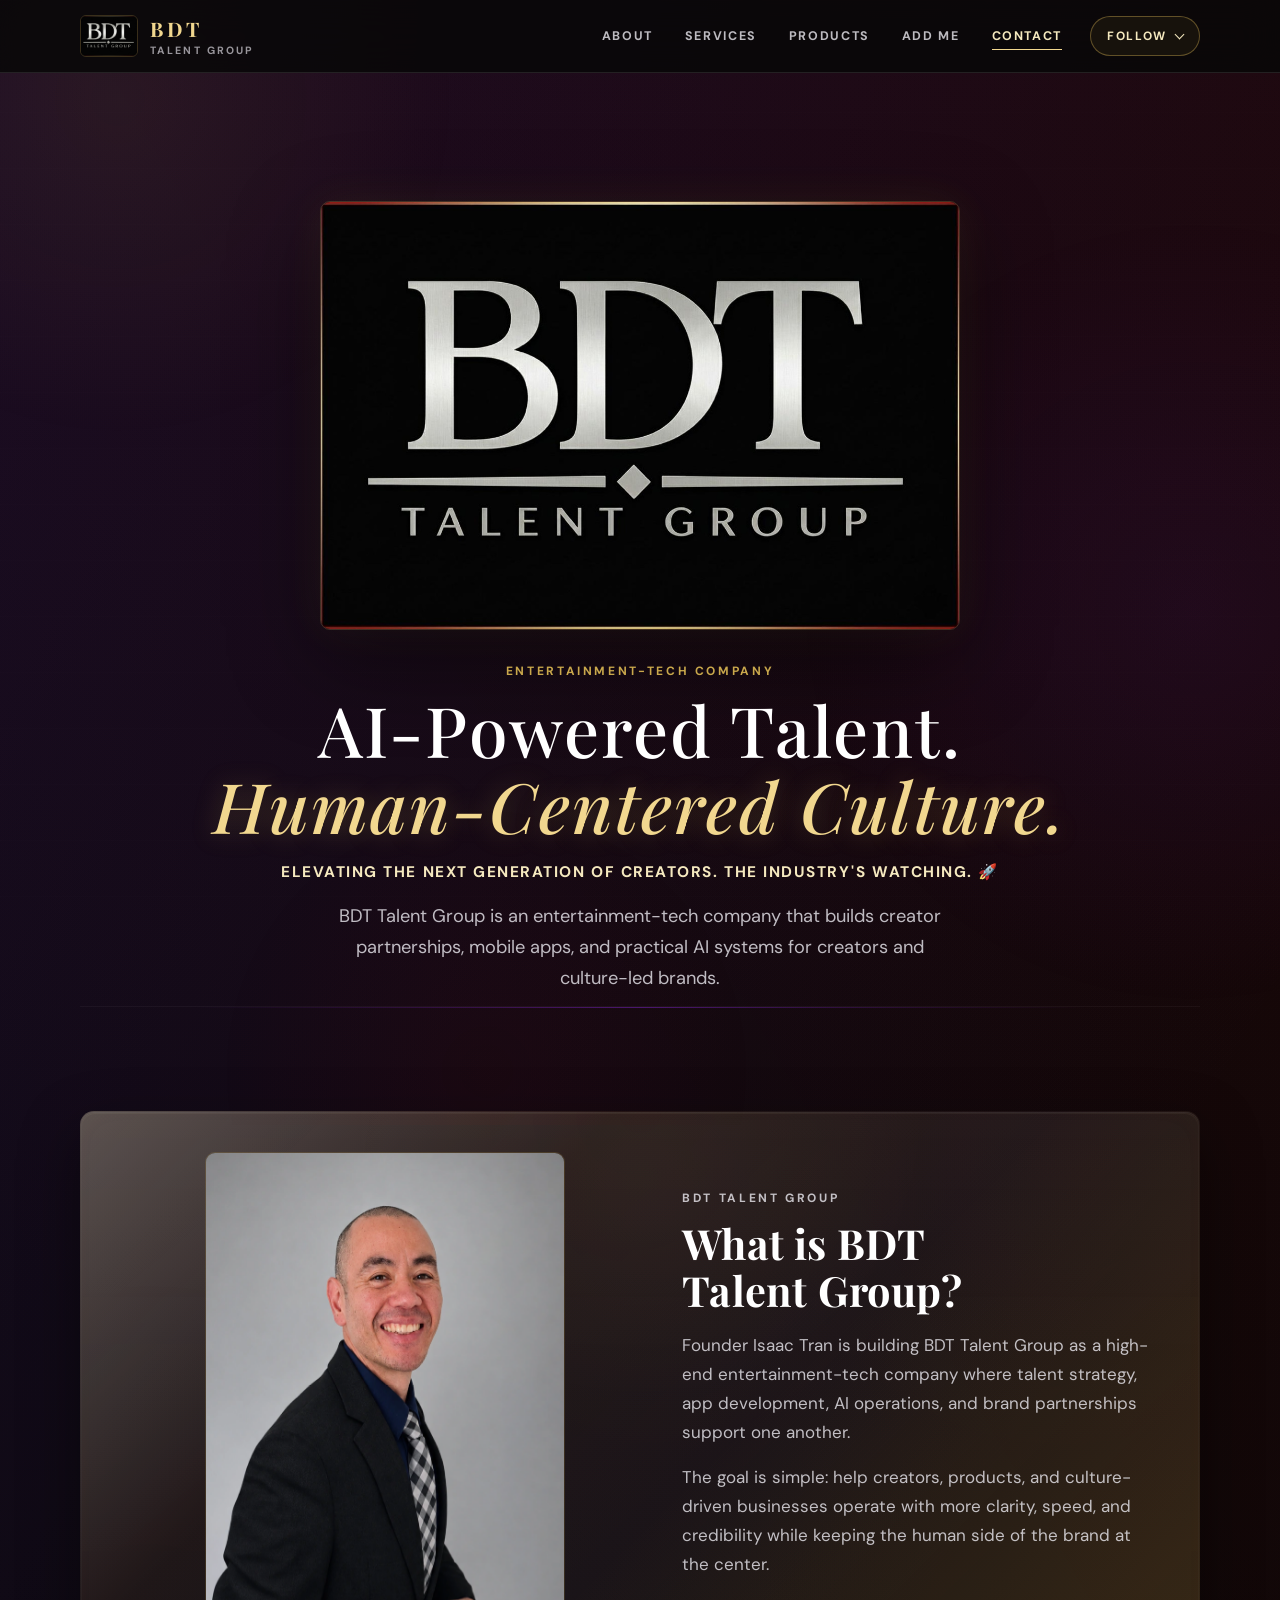
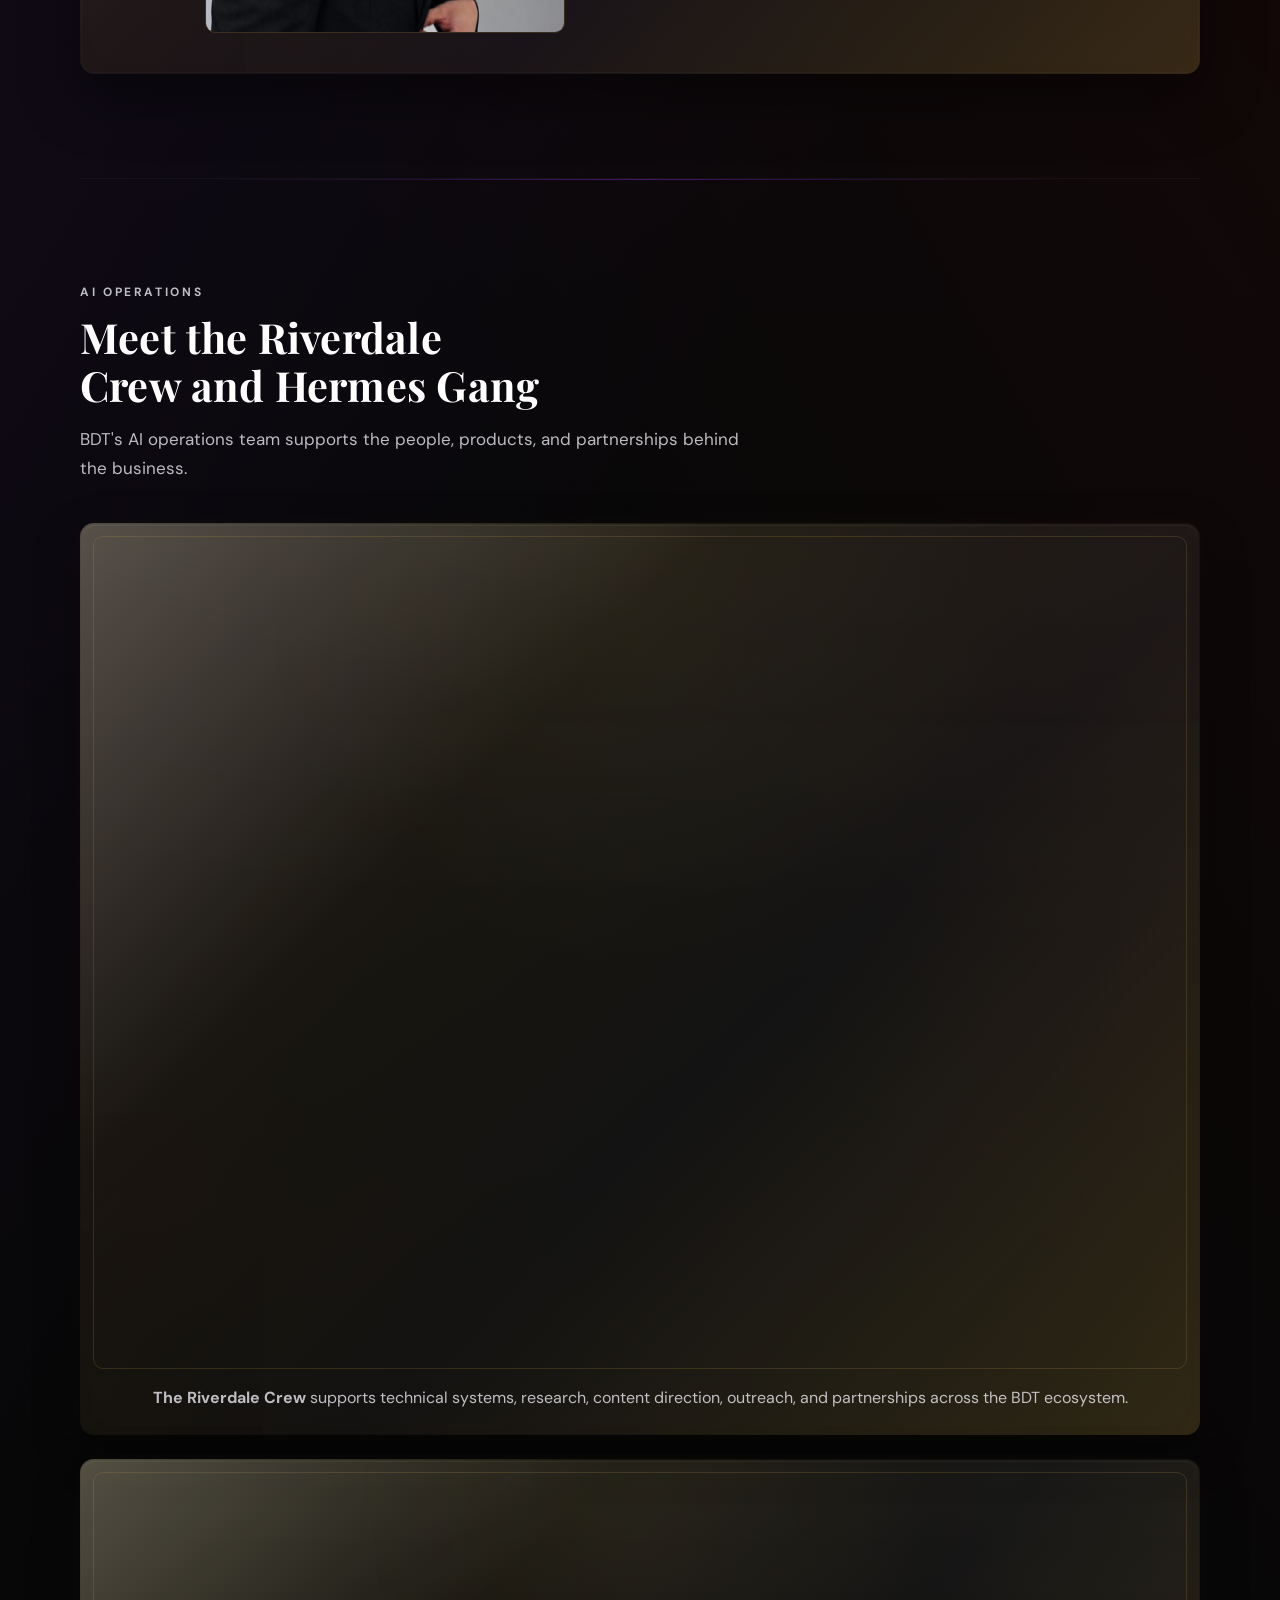
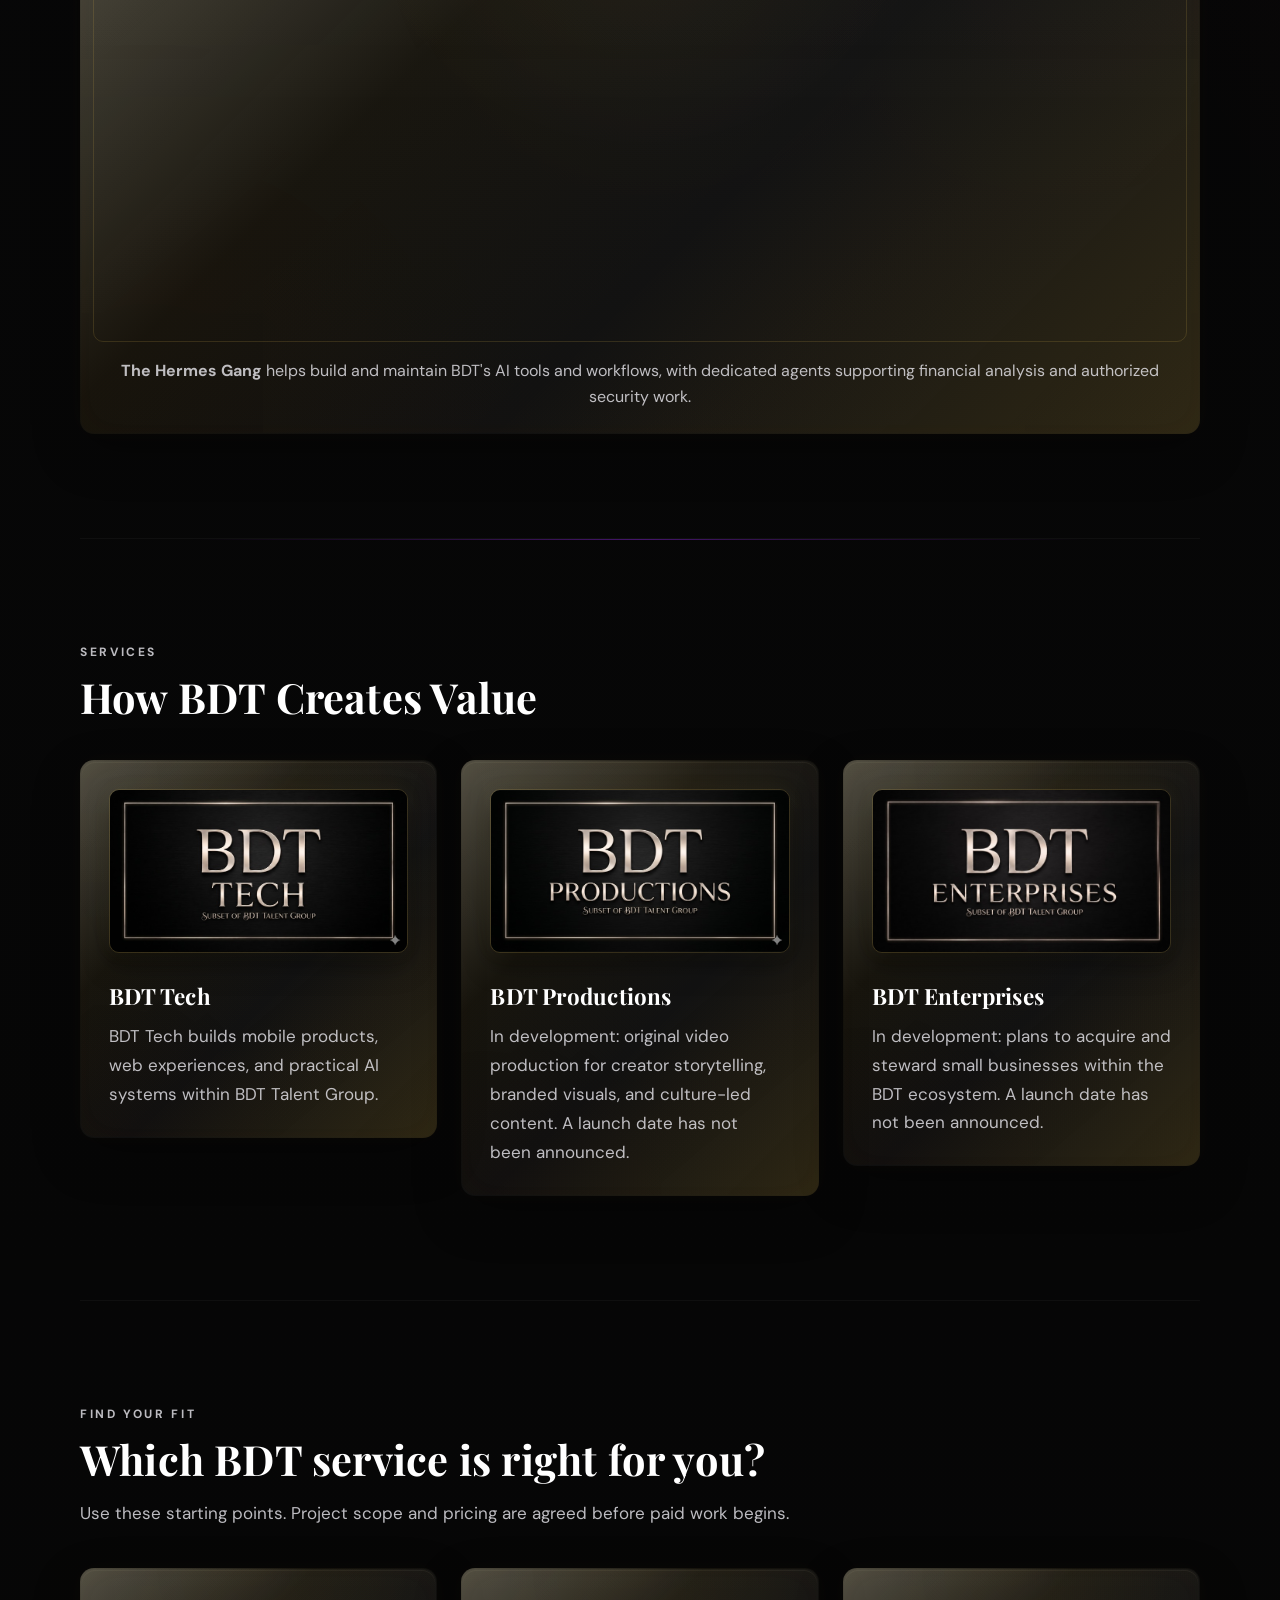
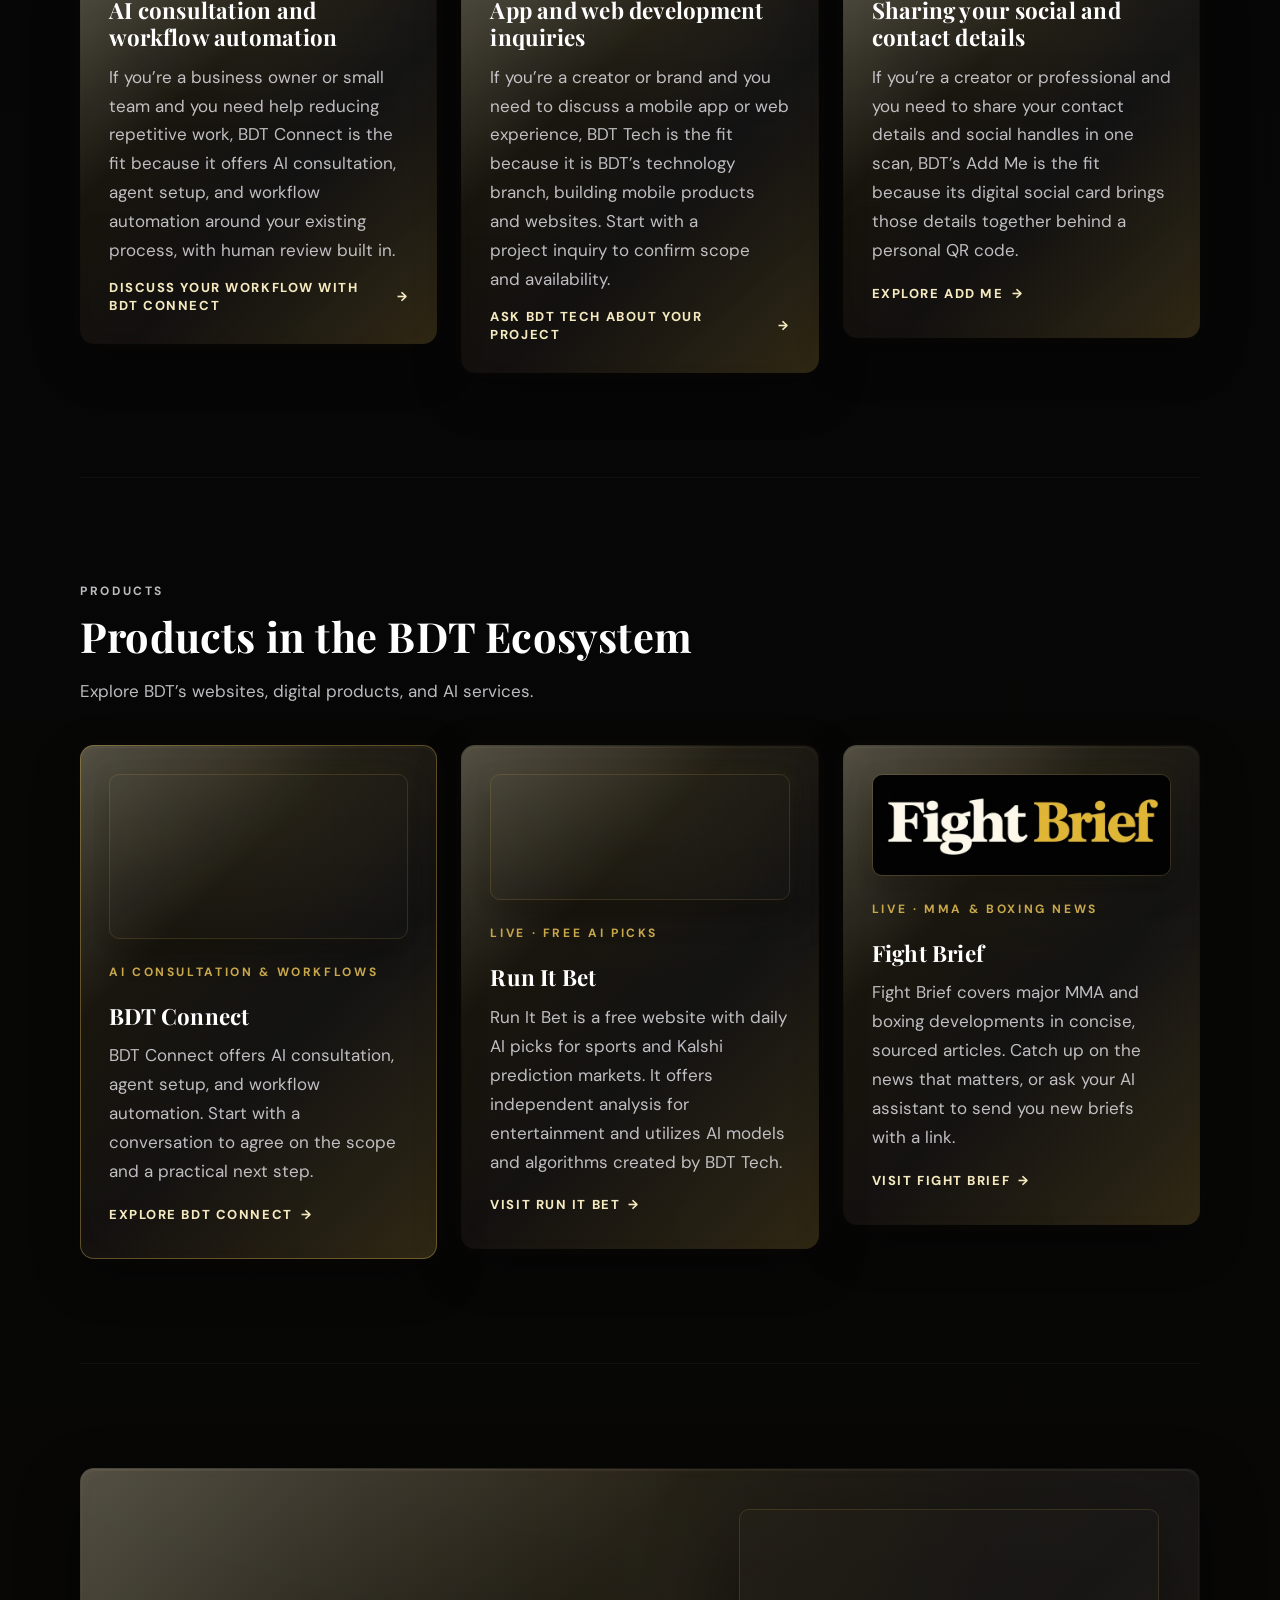
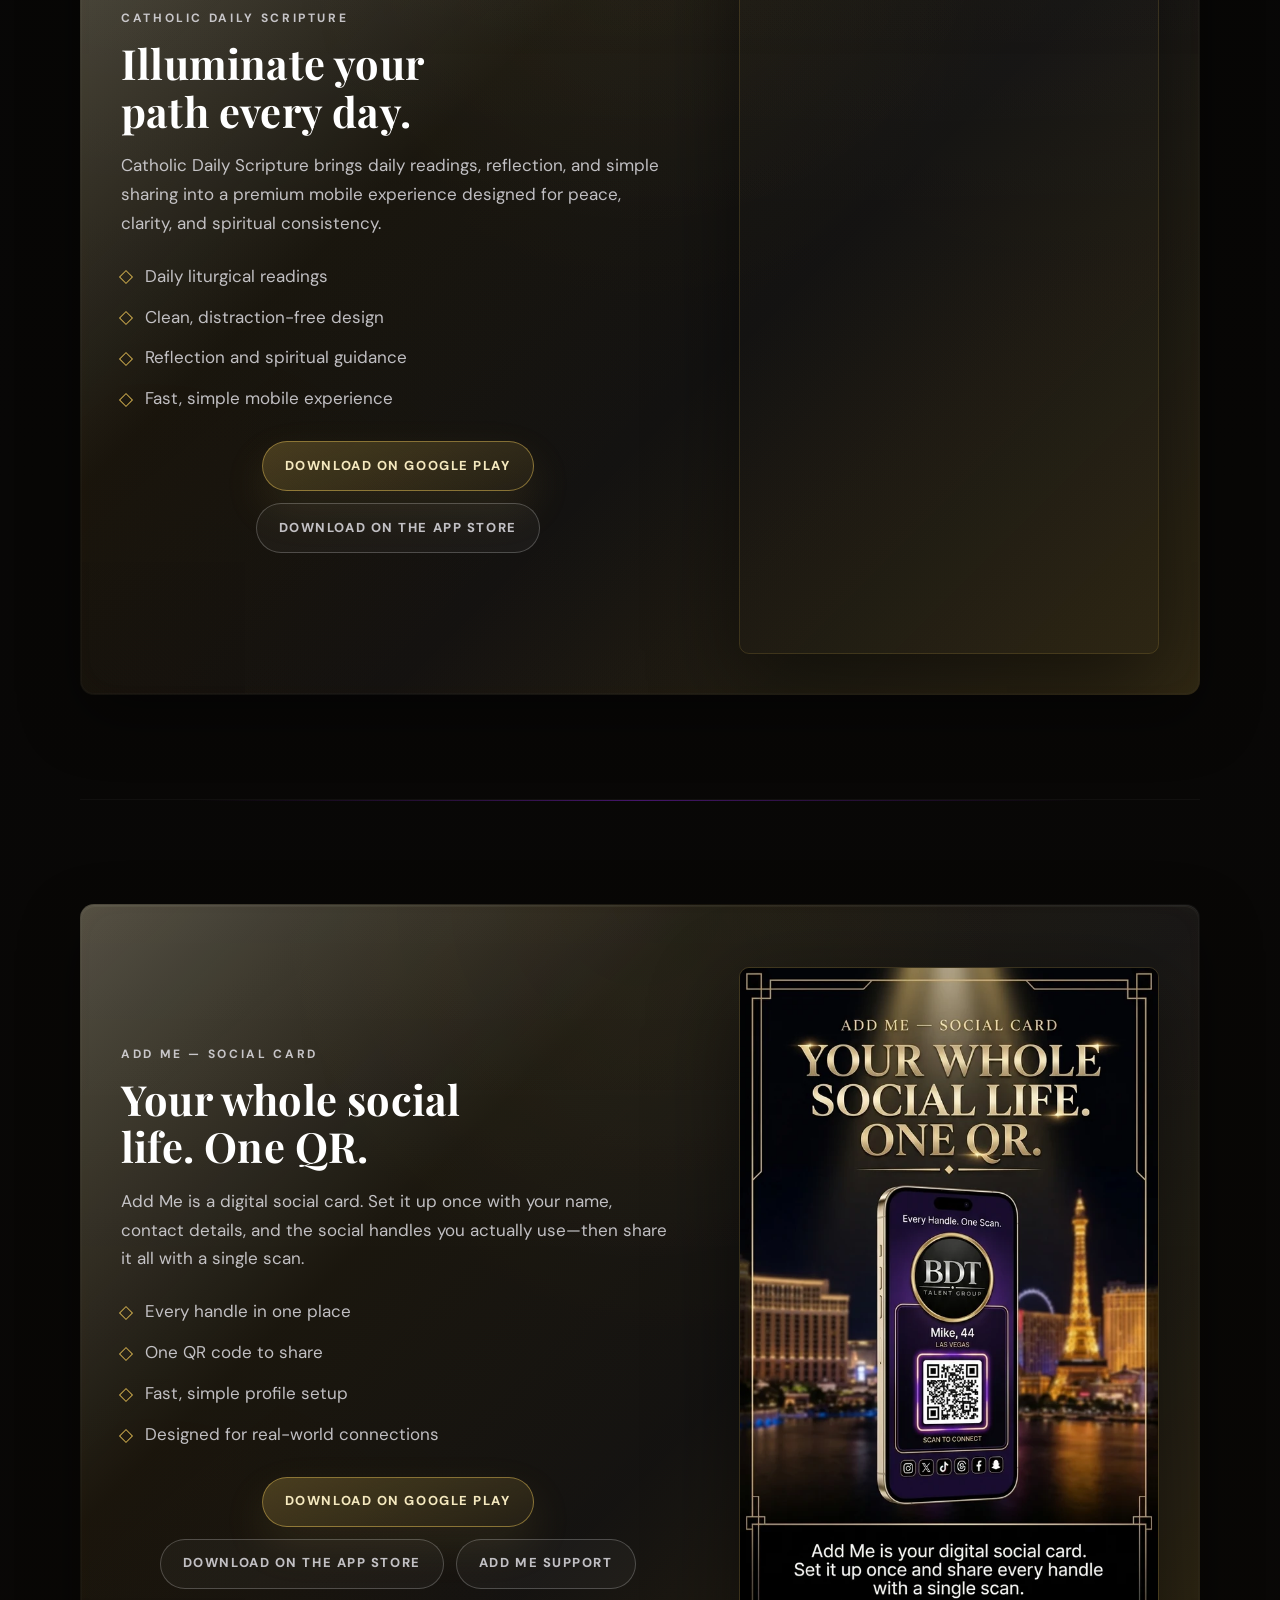
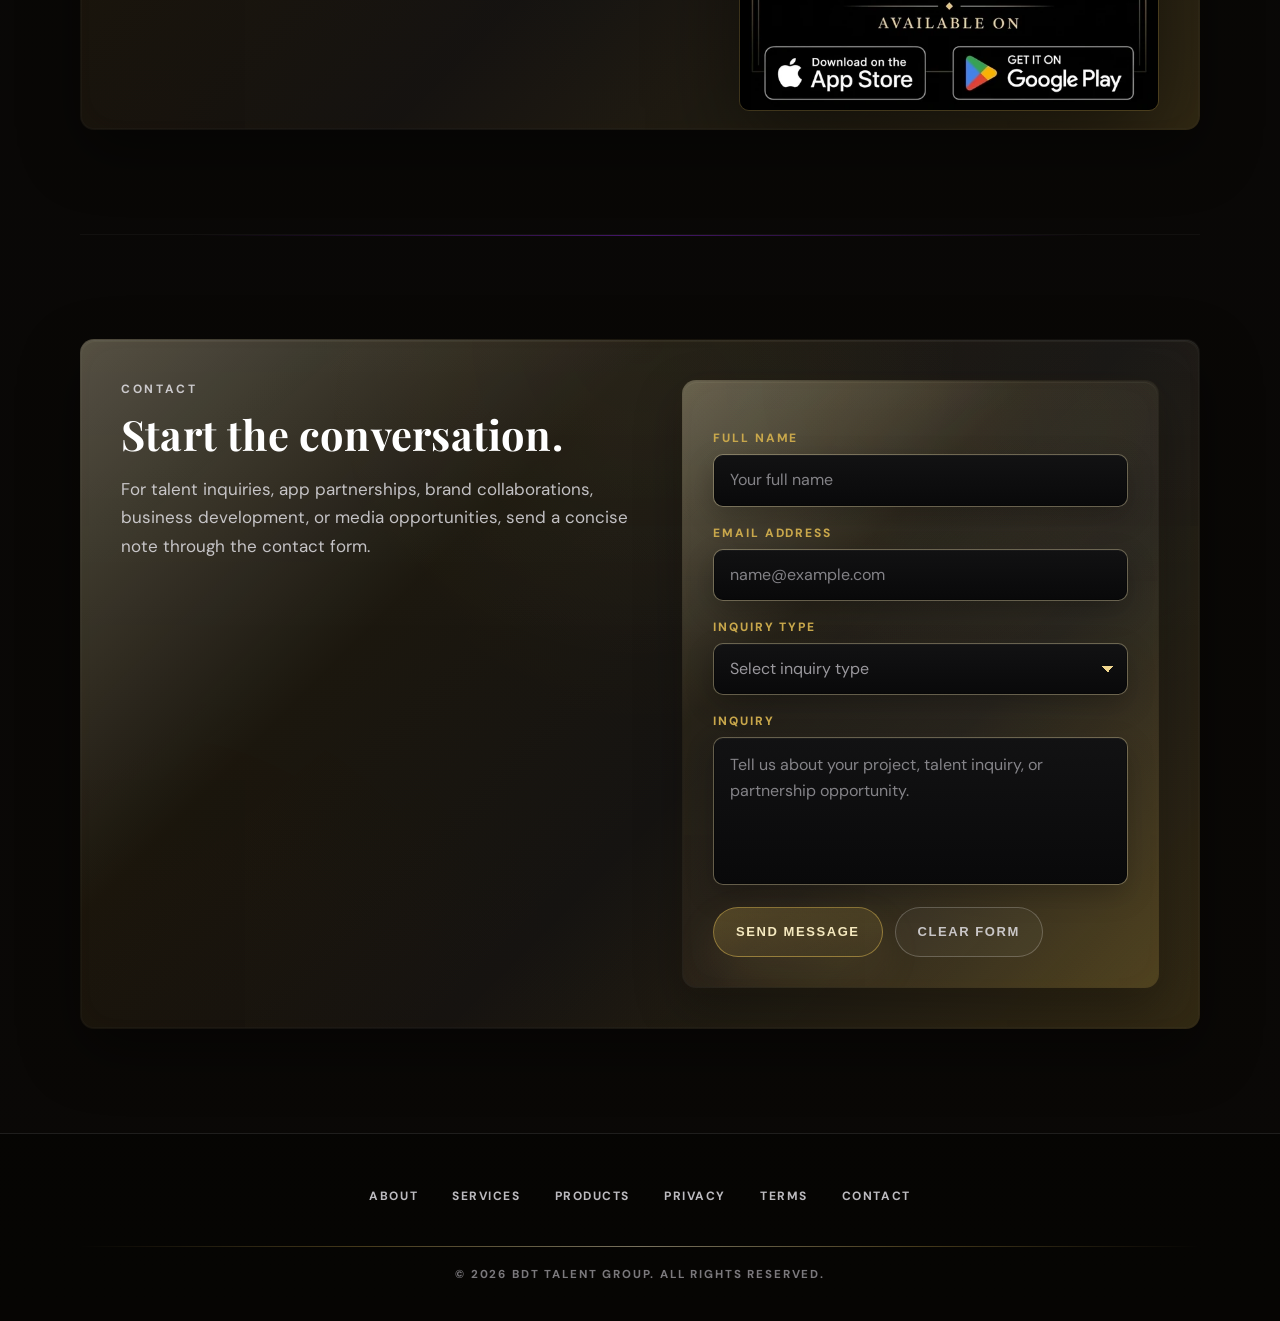
==== commit efd94046: "Add the BDT business phone to Contact and BDT Connect" ====
--- a/index.html
+++ b/index.html
@@ -51,9 +51,15 @@
   {
     "@context": "https://schema.org",
     "@type": "Organization",
+    "@id": "https://bdttalentgroup.com/#organization",
     "name": "BDT Talent Group",
     "url": "https://bdttalentgroup.com/",
     "logo": "https://bdttalentgroup.com/assets/bdt-logo.jpeg",
+    "contactPoint": {
+      "@type": "ContactPoint",
+      "telephone": "+1-346-525-2961",
+      "contactType": "customer service"
+    },
     "address": {
       "@type": "PostalAddress",
       "addressLocality": "Houston",
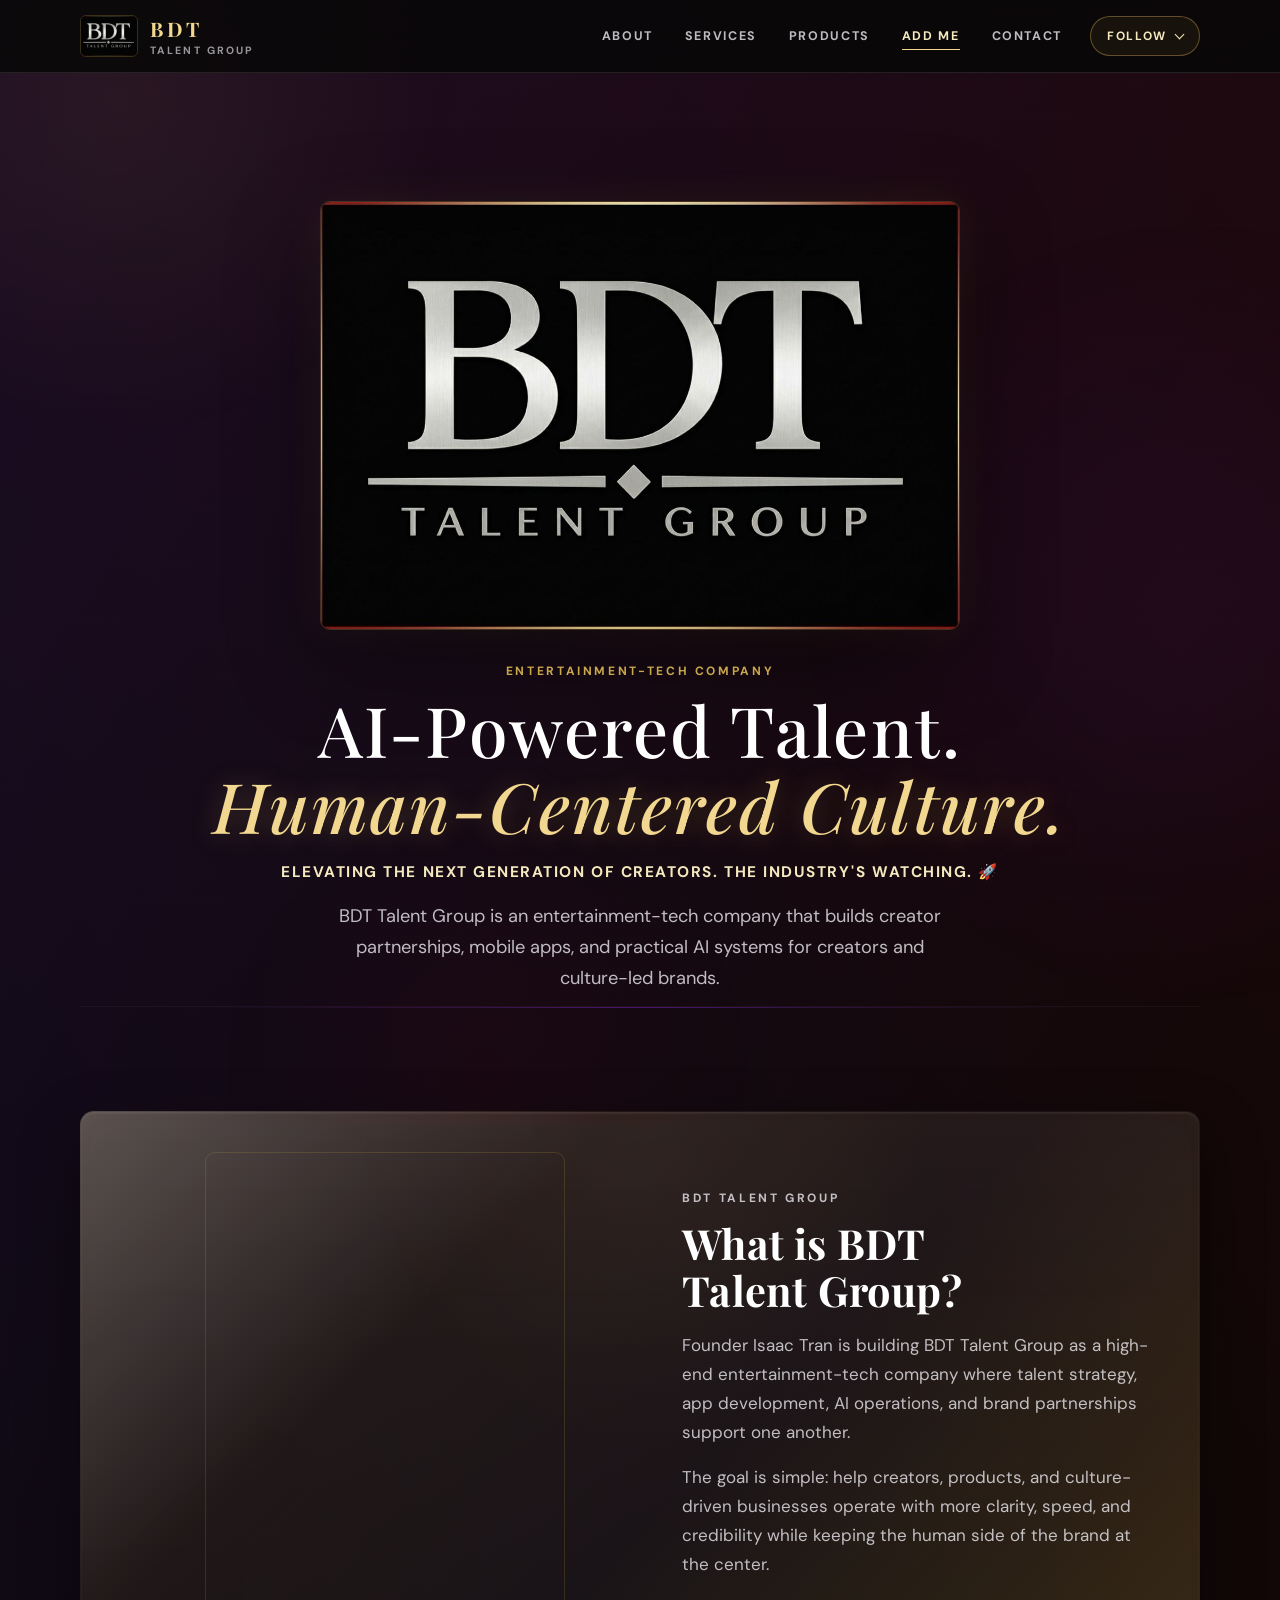
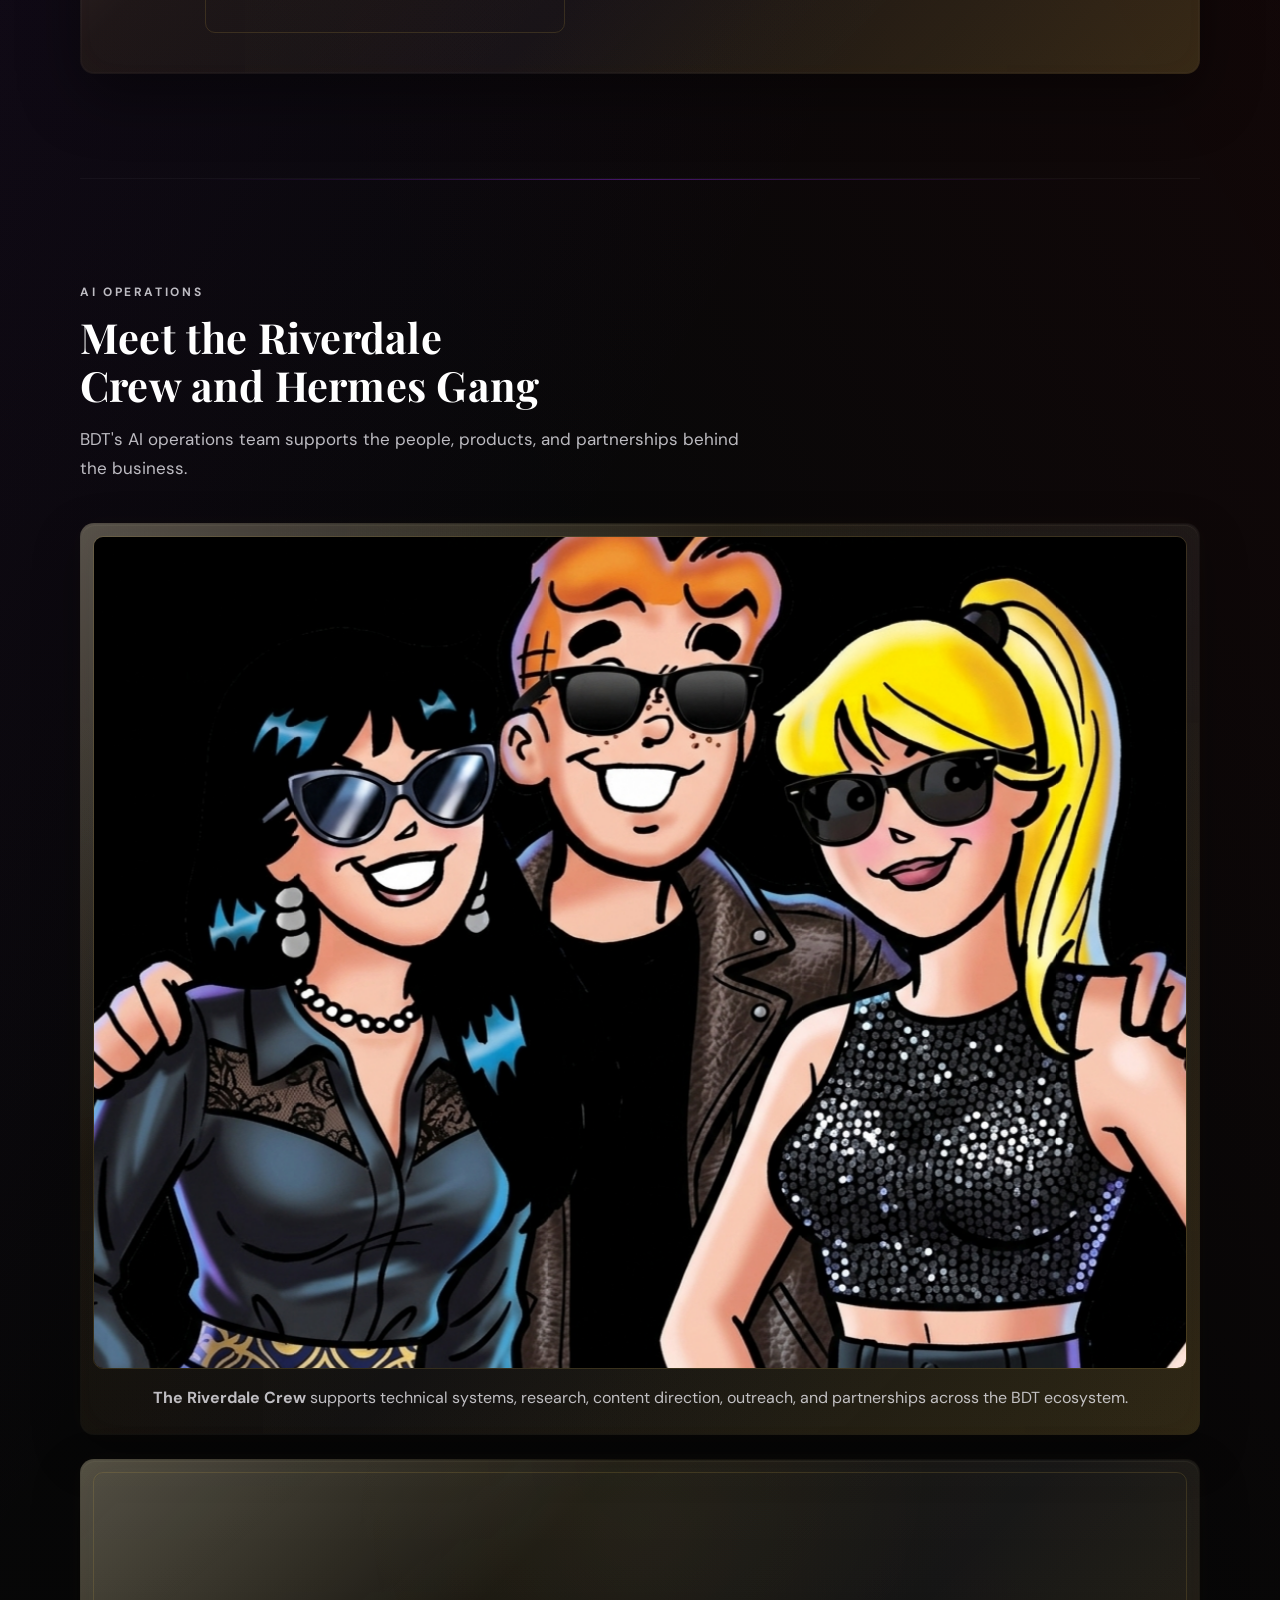
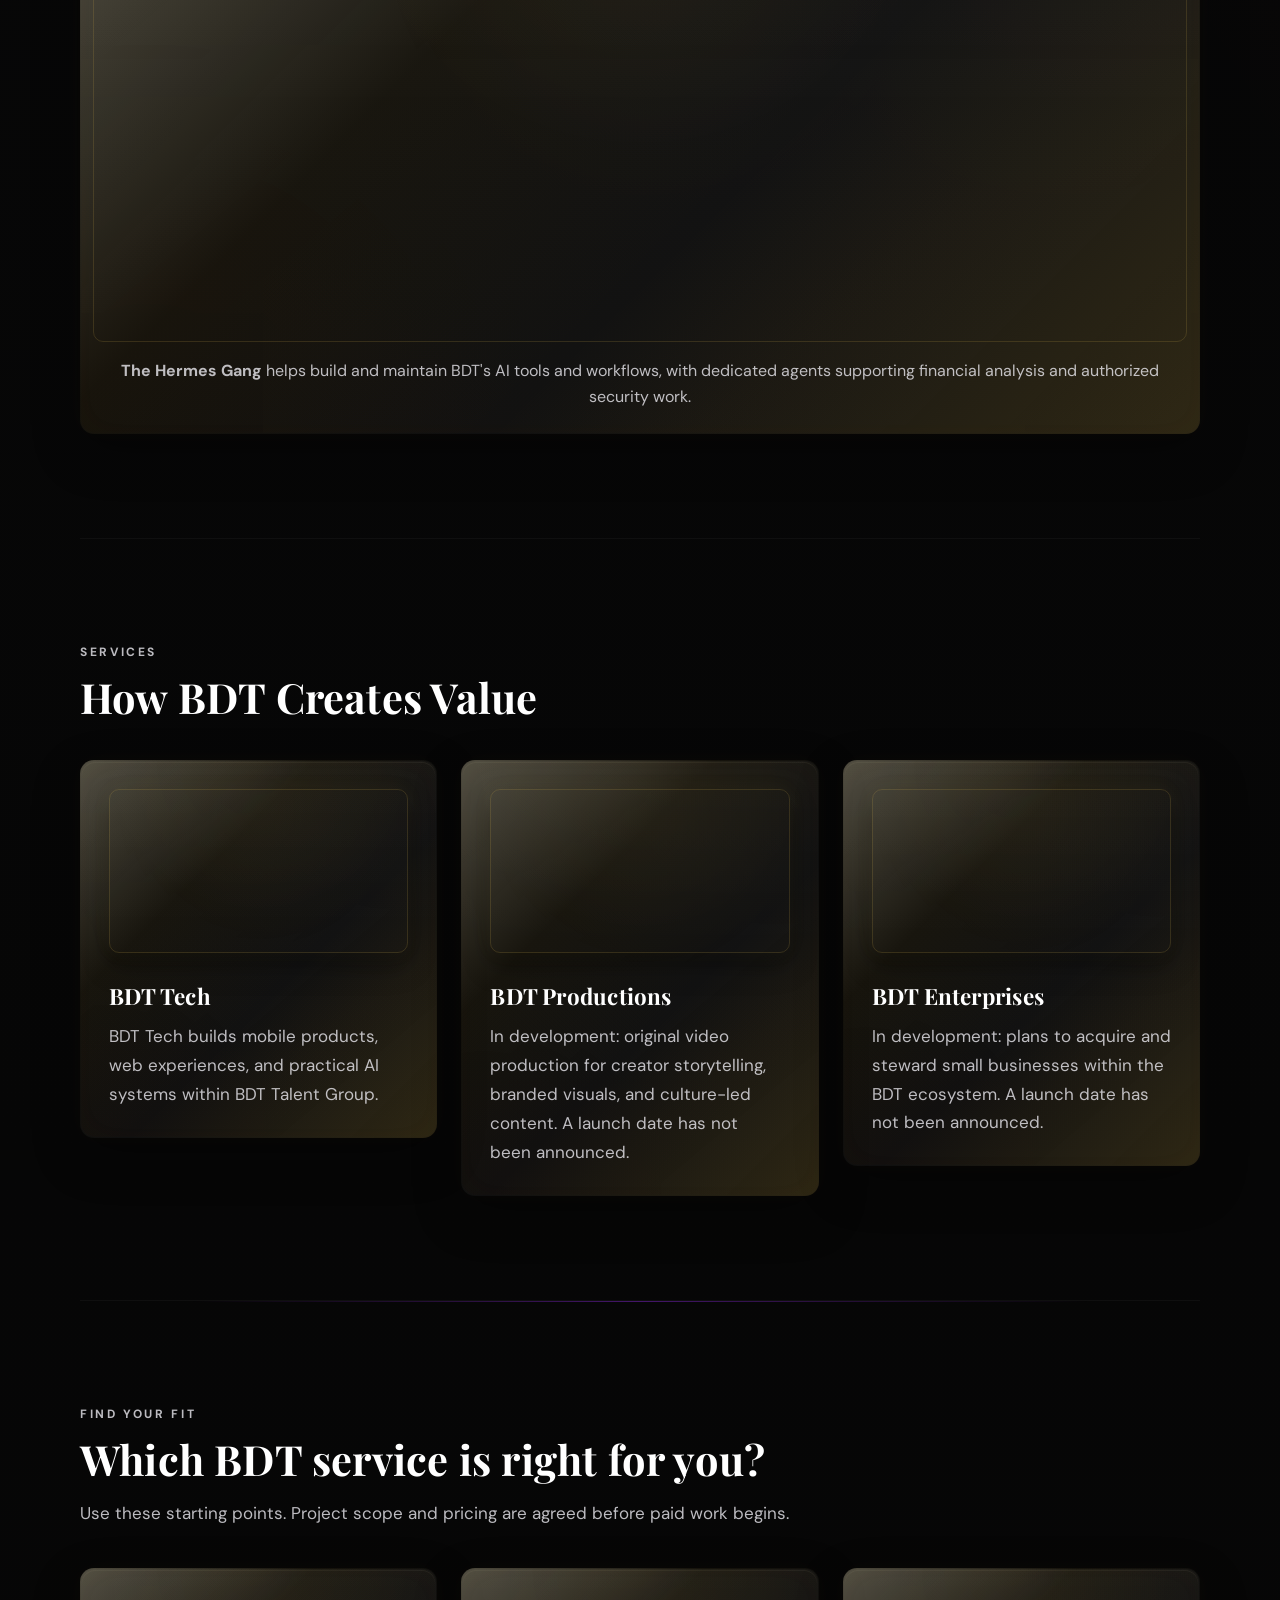
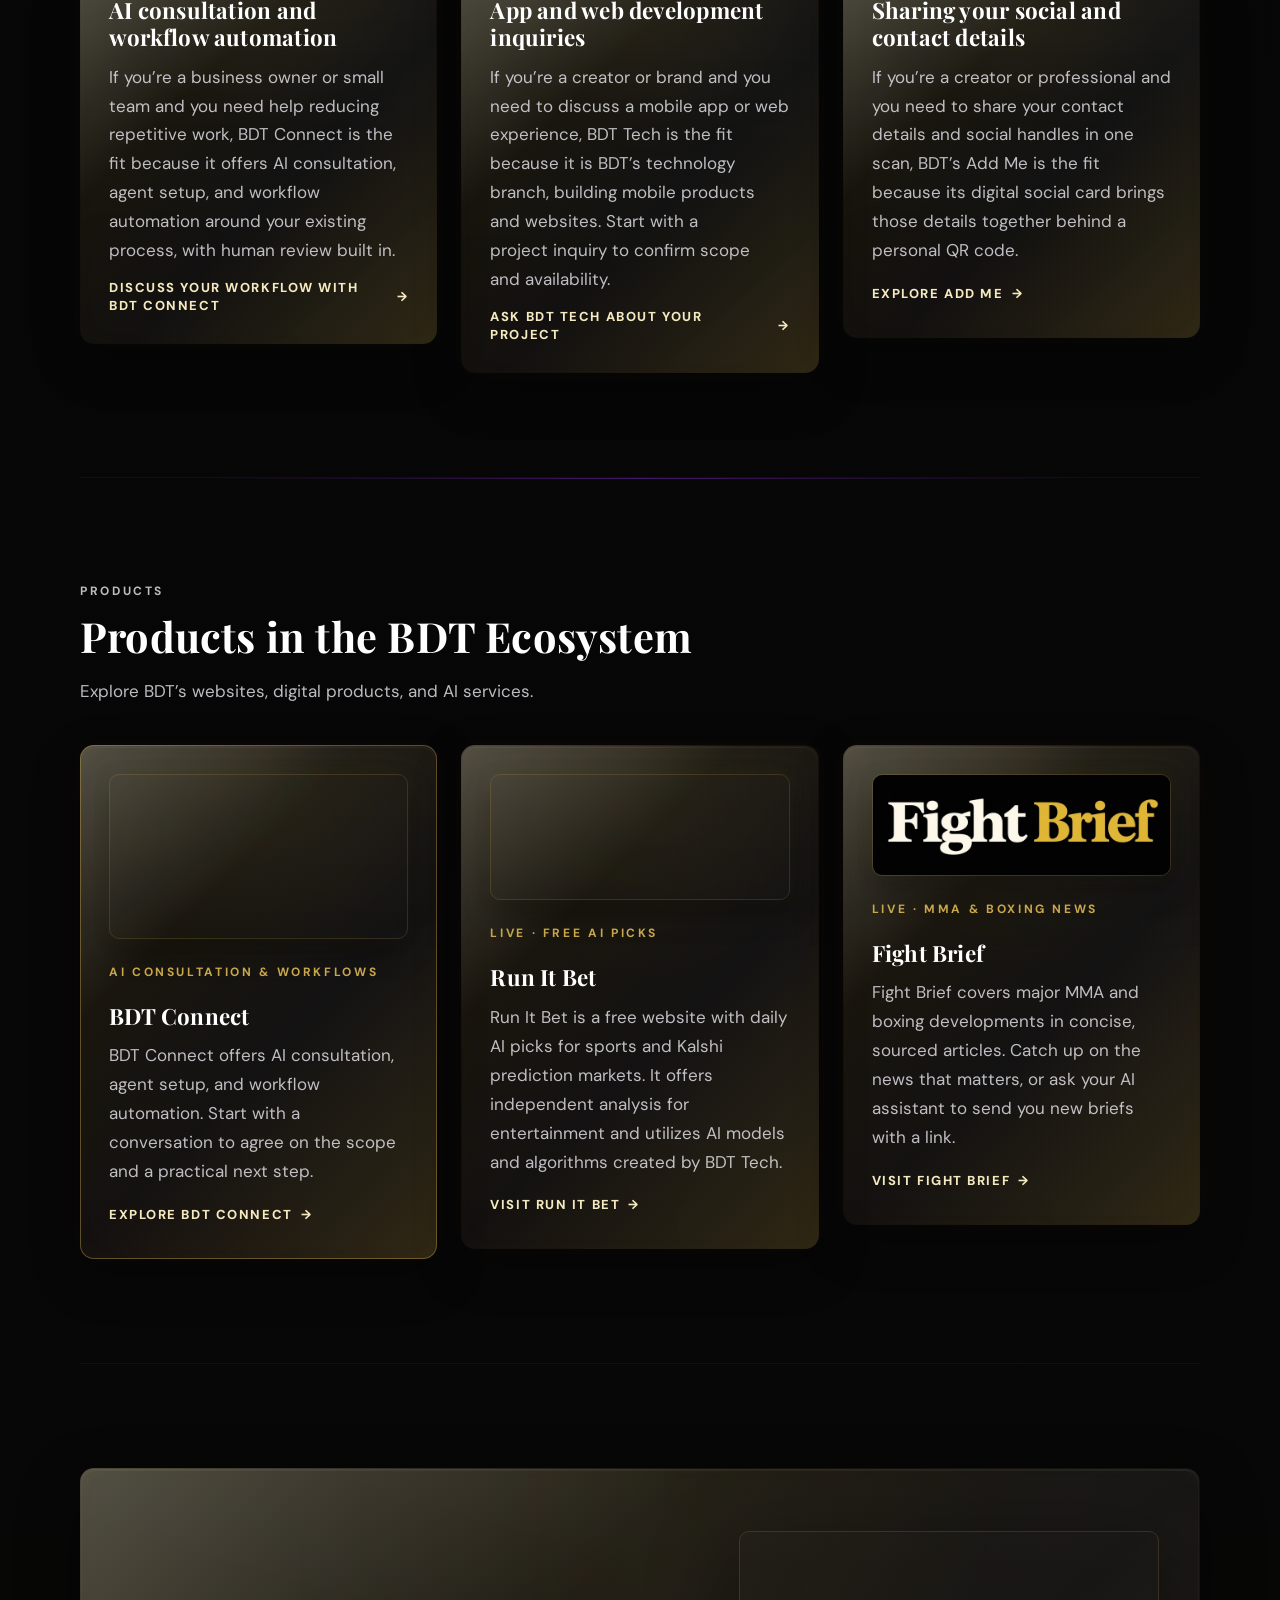
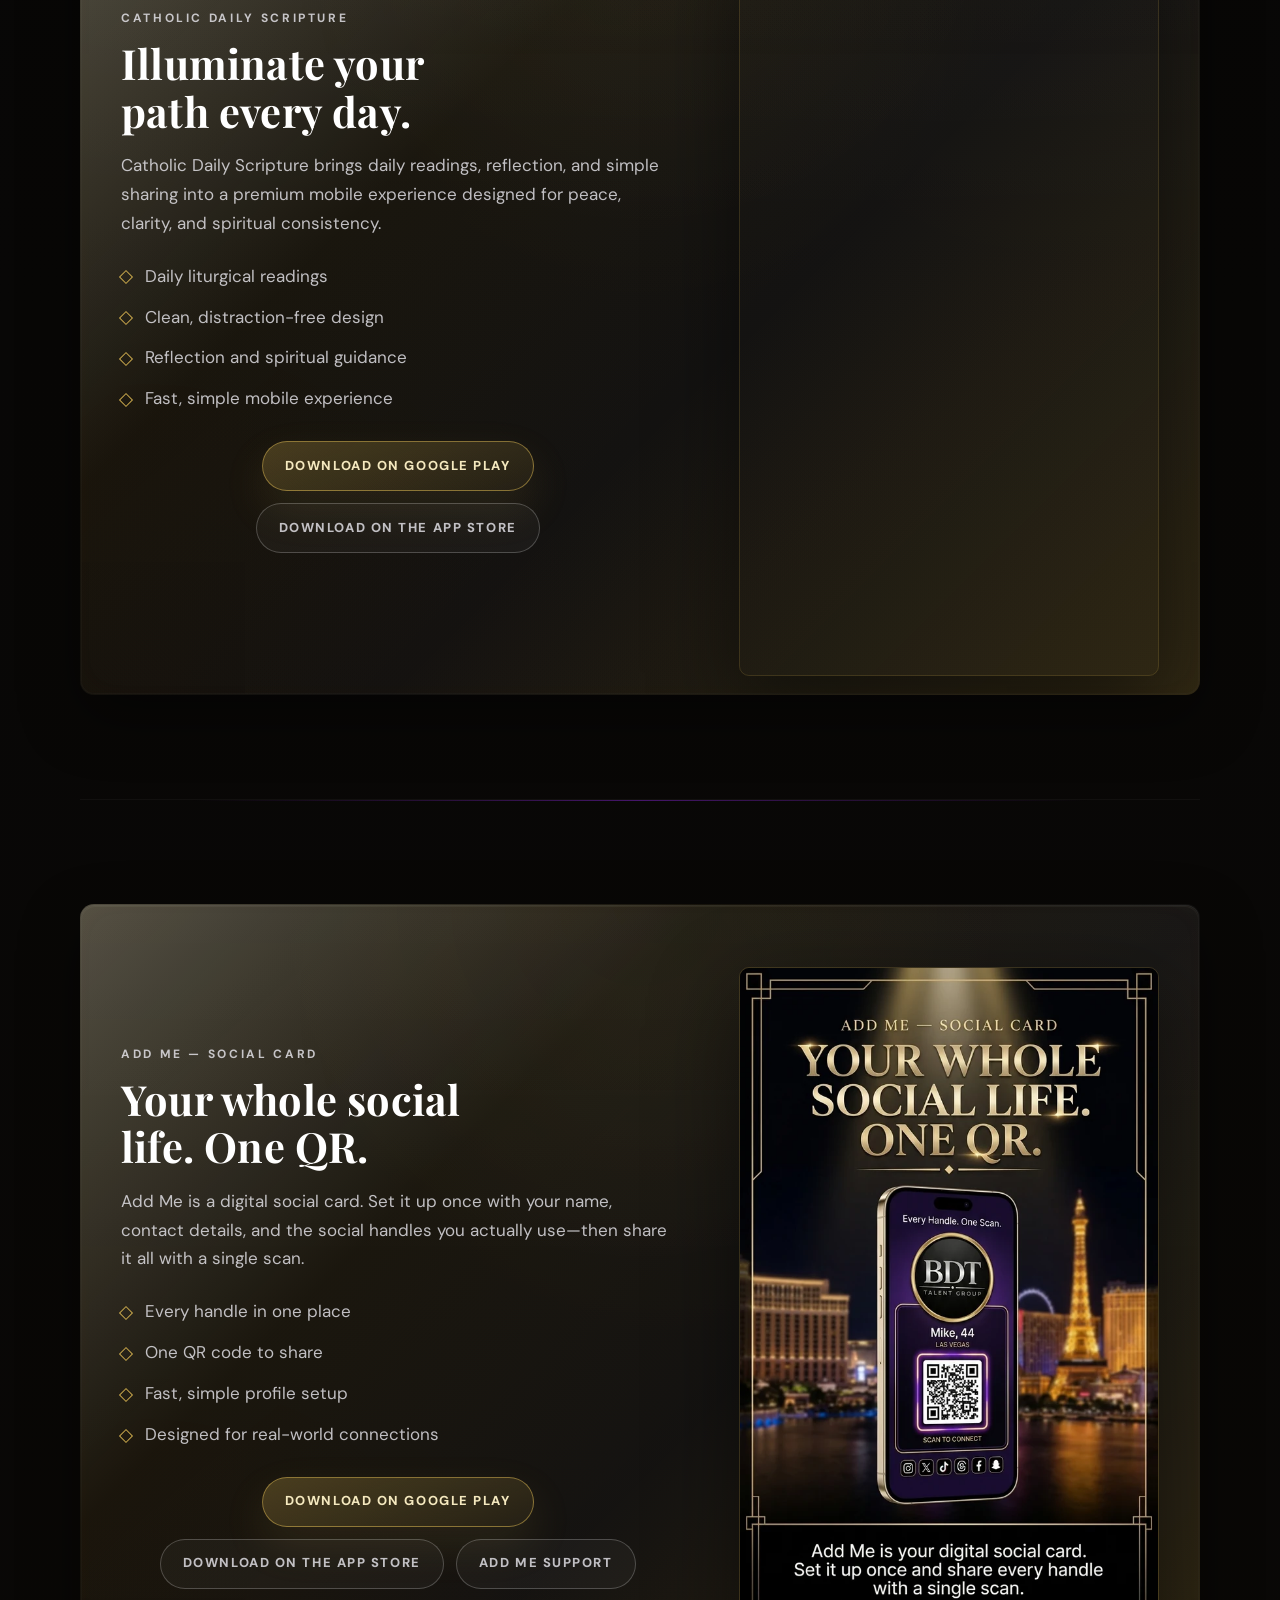
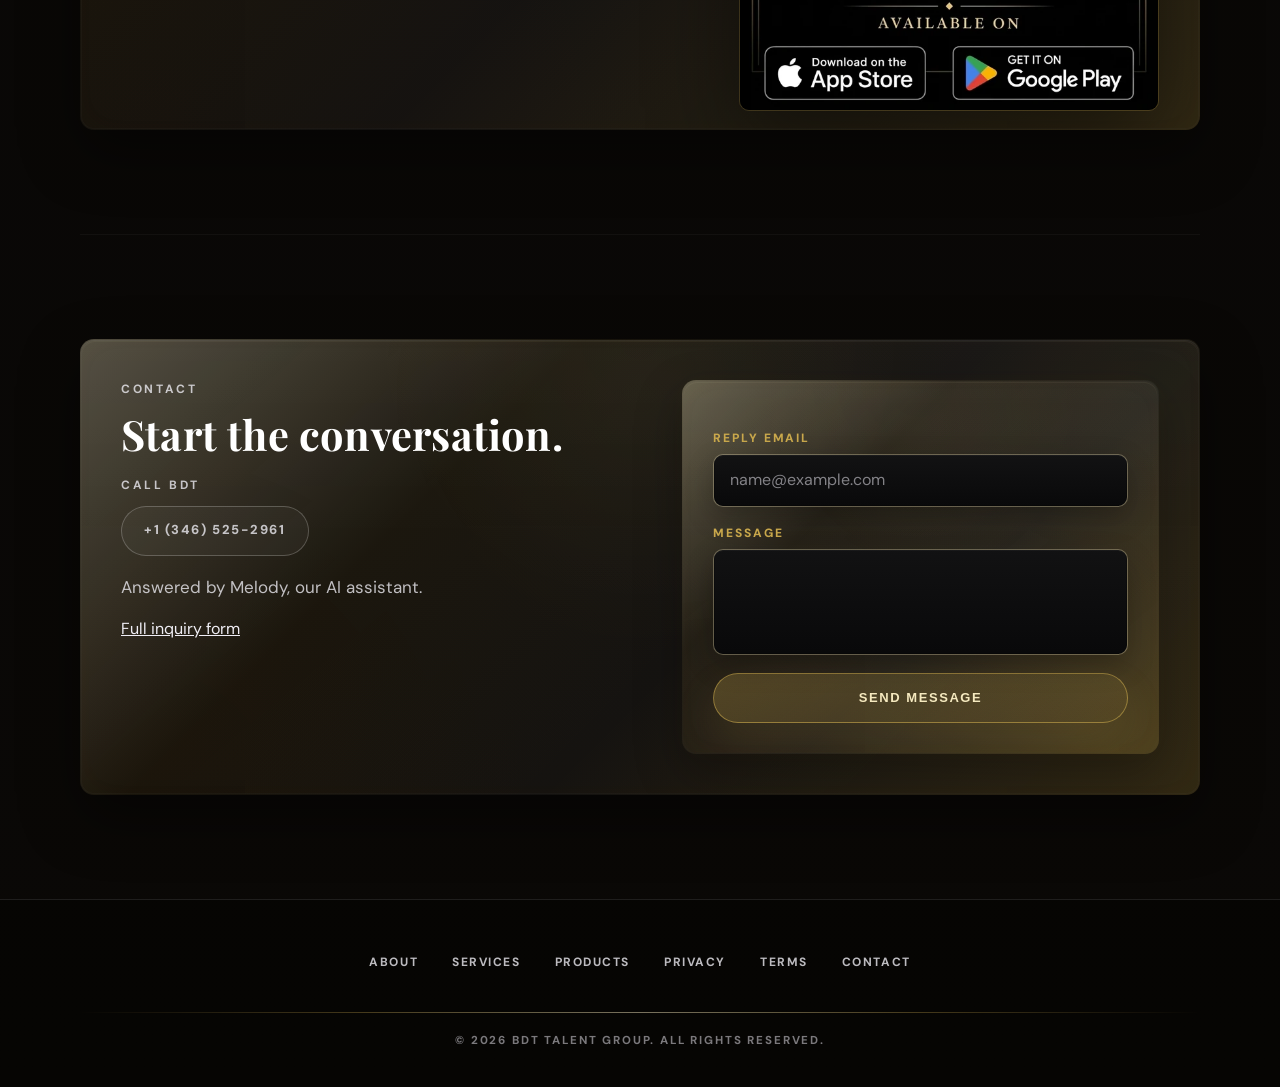
==== commit 58934447: "Simplify homepage inquiries and stabilize mobile contact panels" ====
--- a/index.html
+++ b/index.html
@@ -46,7 +46,7 @@
   <link href="https://fonts.googleapis.com/css2?family=DM+Sans:wght@400;500;600;700&family=Playfair+Display:ital,wght@0,500;0,700;1,500&display=swap" rel="stylesheet" />
   <link rel="stylesheet" href="./assets/site.css?v=20261019-aeo" />
   <link rel="stylesheet" href="./assets/cinematic.css?v=20261024" />
-  <link rel="stylesheet" href="./assets/polish.css?v=20261111-fightbrief" />
+  <link rel="stylesheet" href="./assets/polish.css?v=20261121-contact" />
   <script type="application/ld+json">
   {
     "@context": "https://schema.org",
@@ -438,52 +438,31 @@
 
     <section class="section contact-section" id="contact" aria-labelledby="contact-title">
       <div class="section-card contact-grid">
-        <div class="reveal">
+        <div>
           <p class="eyebrow">Contact</p>
           <h2 id="contact-title">Start the conversation.</h2>
-          <p>
-            For talent inquiries, app partnerships, brand collaborations, business development, or media opportunities, send a concise note through the contact form.
-          </p>
-        </div>
-
-        <form class="contact-form reveal-card" action="https://formspree.io/f/mojykkbw" method="POST">
+          <p class="eyebrow">Call BDT</p>
+          <a class="button button-secondary" href="tel:+13465252961">+1 (346) 525-2961</a>
+          <p>Answered by Melody, our AI assistant.</p>
+          <a href="./contact.html">Full inquiry form</a>
+        </div>
+
+        <form class="contact-form" aria-label="Quick message" action="https://formspree.io/f/mojykkbw" method="POST">
           <input type="hidden" name="_subject" value="BDT Talent Group website inquiry" />
+          <input type="hidden" name="inquiryType" value="general-business" />
           <label class="hidden-field" aria-hidden="true">
             Company Name
             <input type="text" name="_gotcha" tabindex="-1" autocomplete="off" aria-hidden="true" />
           </label>
           <label>
-            <span>Full Name</span>
-            <input type="text" name="fullName" autocomplete="name" placeholder="Your full name" maxlength="120" required />
-          </label>
-          <label>
-            <span>Email Address</span>
+            <span>Reply email</span>
             <input type="email" name="email" autocomplete="email" placeholder="name@example.com" maxlength="254" required />
           </label>
           <label>
-            <span>Inquiry Type</span>
-            <select name="inquiryType" autocomplete="off" required>
-              <option value="" selected disabled>Select inquiry type</option>
-              <option value="bdt-enterprises">BDT Enterprises</option>
-              <option value="bdt-productions">BDT Productions</option>
-              <option value="bdt-tech">BDT Tech</option>
-              <option value="talent-strategy">Talent Strategy</option>
-              <option value="creator-partnerships">Creator Partnerships</option>
-              <option value="digital-product-development">Digital Product Development</option>
-              <option value="ai-powered-operations">AI-Powered Operations</option>
-              <option value="brand-growth">Brand Growth</option>
-              <option value="media-press">Media / Press</option>
-              <option value="general-business">General Business</option>
-            </select>
+            <span>Message</span>
+            <textarea name="message" rows="3" maxlength="5000" required></textarea>
           </label>
-          <label>
-            <span>Inquiry</span>
-            <textarea name="message" rows="5" placeholder="Tell us about your project, talent inquiry, or partnership opportunity." maxlength="5000" required></textarea>
-          </label>
-          <div class="form-actions">
-            <button class="button button-primary" type="submit">Send Message</button>
-            <button class="button button-secondary" type="reset">Clear Form</button>
-          </div>
+          <button class="button button-primary" type="submit">Send message</button>
         </form>
       </div>
     </section>
--- a/assets/polish.css
+++ b/assets/polish.css
@@ -406,6 +406,29 @@
   top: 0.62em;
 }
 
+/* Keep contact copy and field taps on static surfaces on touch screens. */
+@media (hover: none) {
+  .contact-section :is(.contact-grid, .contact-form) {
+    transform: none;
+    transition: none;
+    box-shadow: var(--shadow);
+  }
+
+  .contact-section :is(.contact-grid, .contact-form)::before,
+  .contact-section :is(.contact-grid, .contact-form)::after {
+    content: none;
+  }
+}
+
+#contact .contact-grid h2 + .eyebrow {
+  margin-top: 18px;
+}
+
+#contact .contact-form textarea {
+  height: auto;
+  min-height: 5rem;
+}
+
 /* ── Forms ───────────────────────────────────────────────────────────────── */
 .contact-form span {
   font-size: 0.75rem;
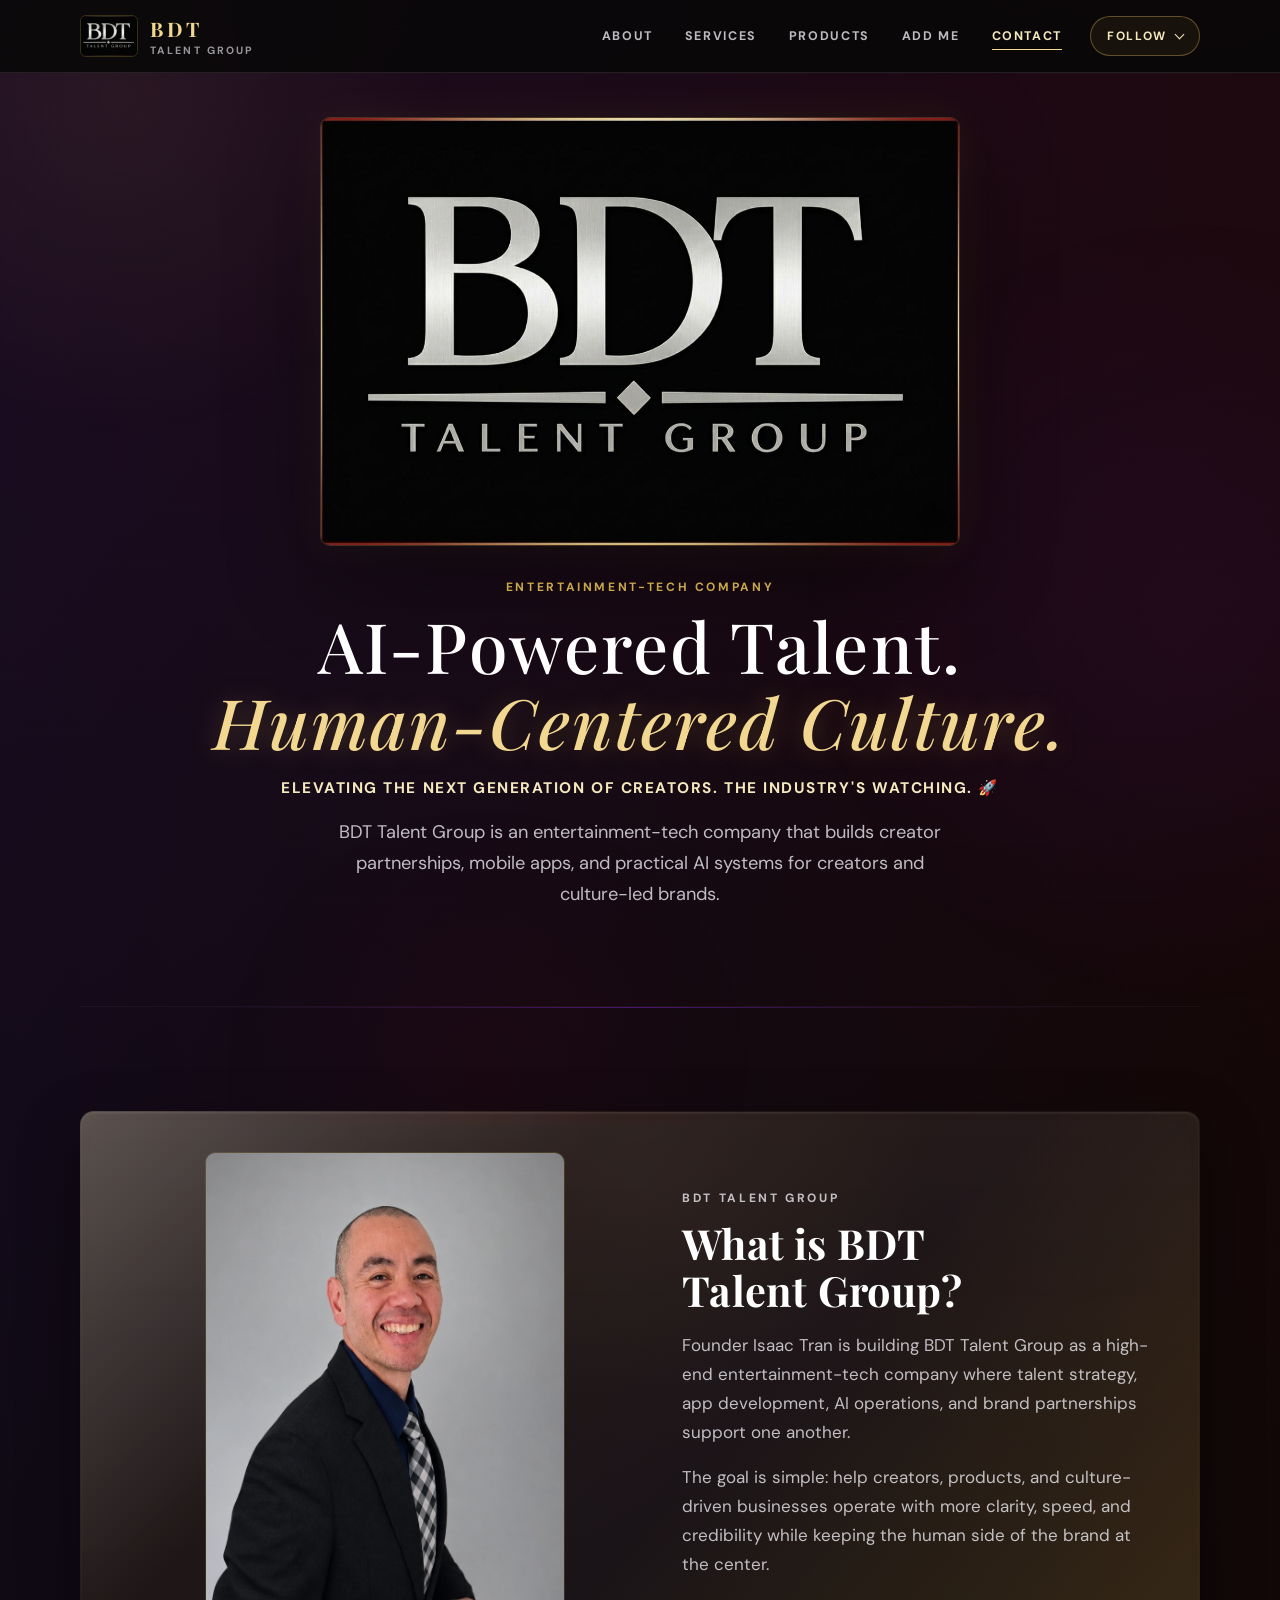
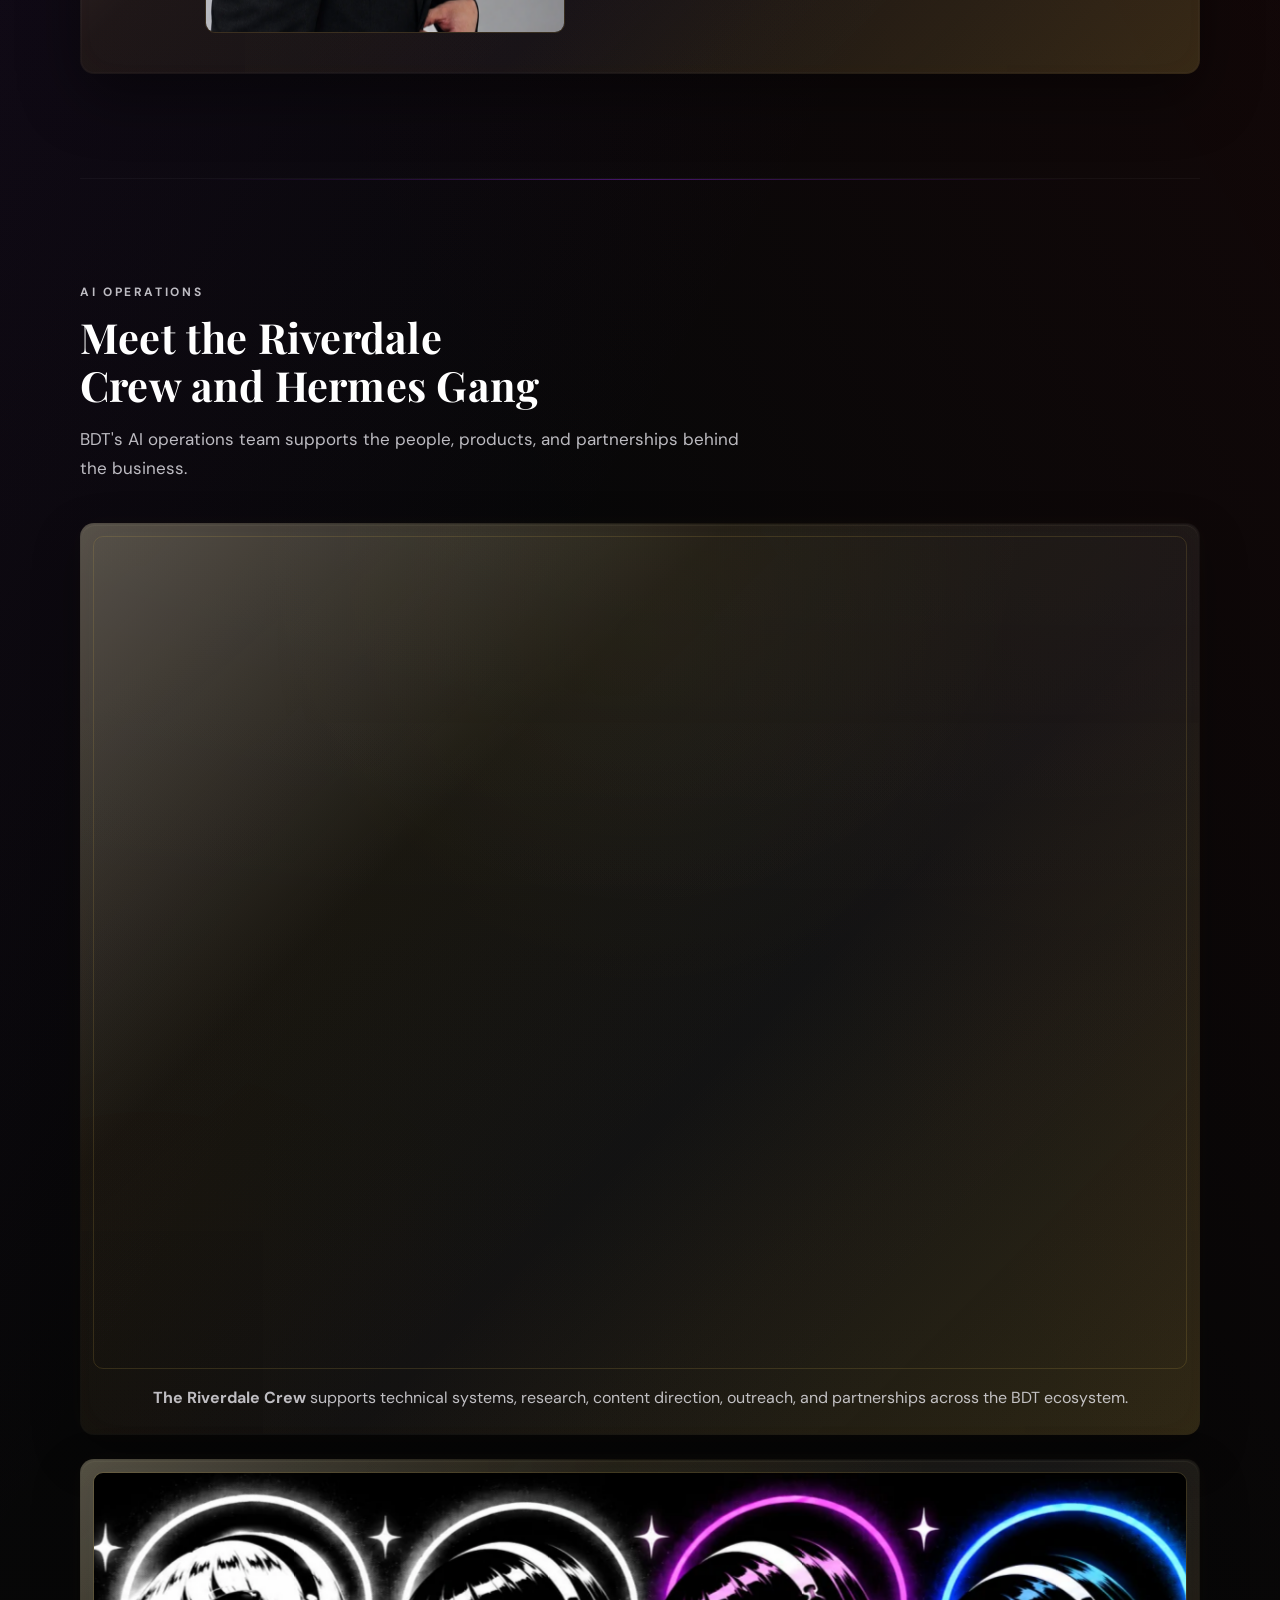
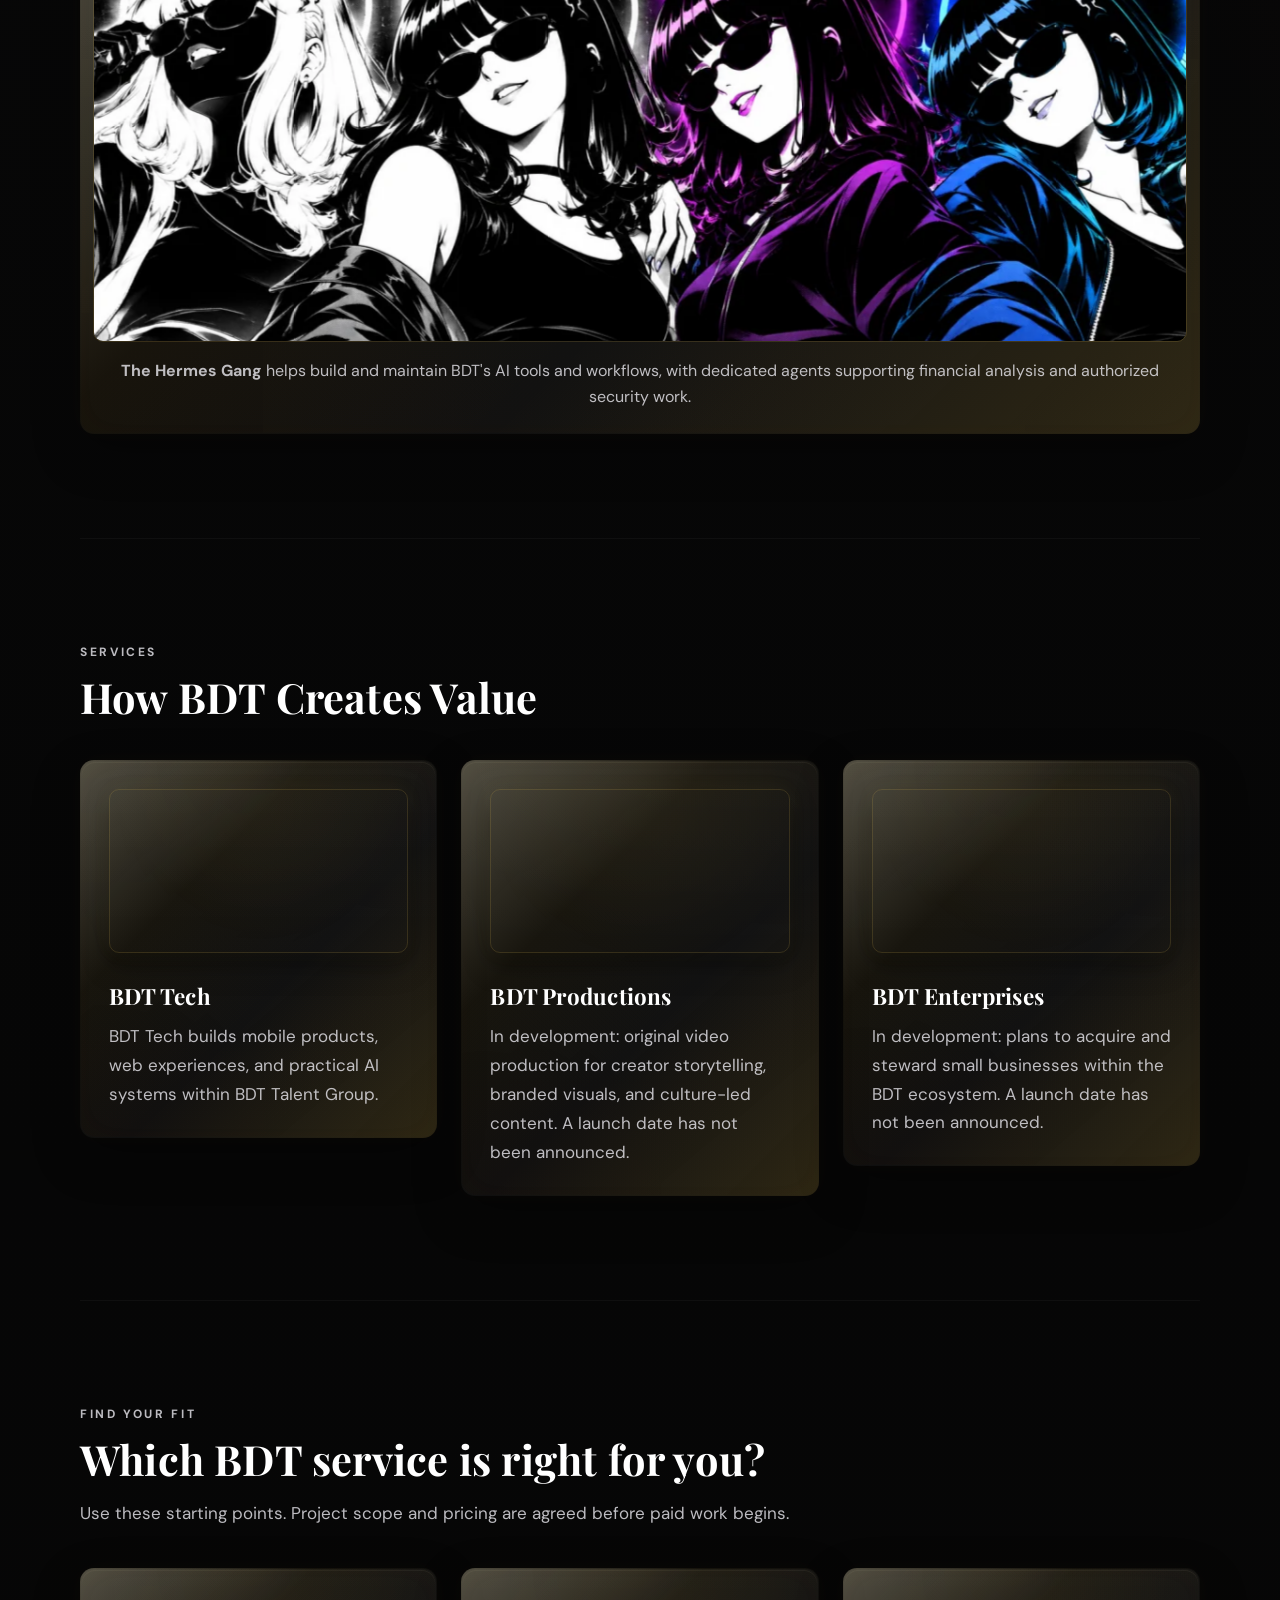
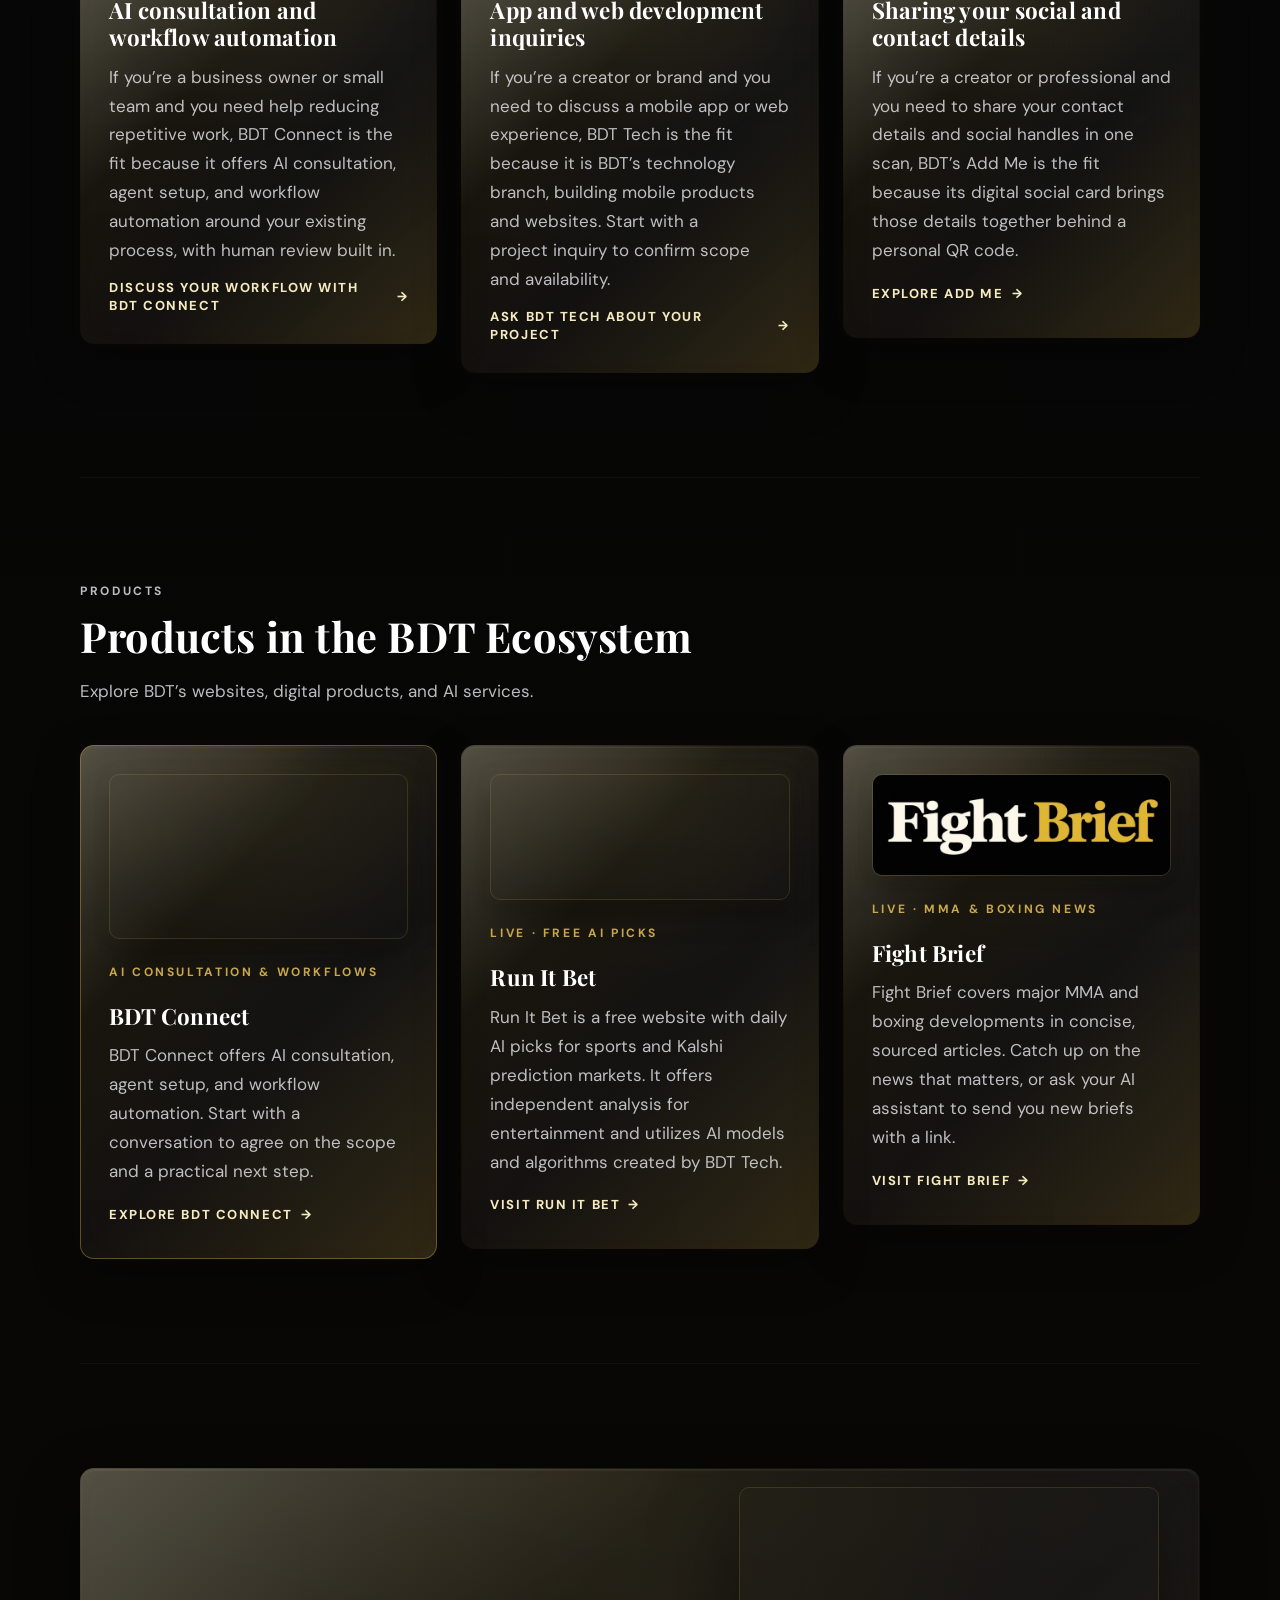
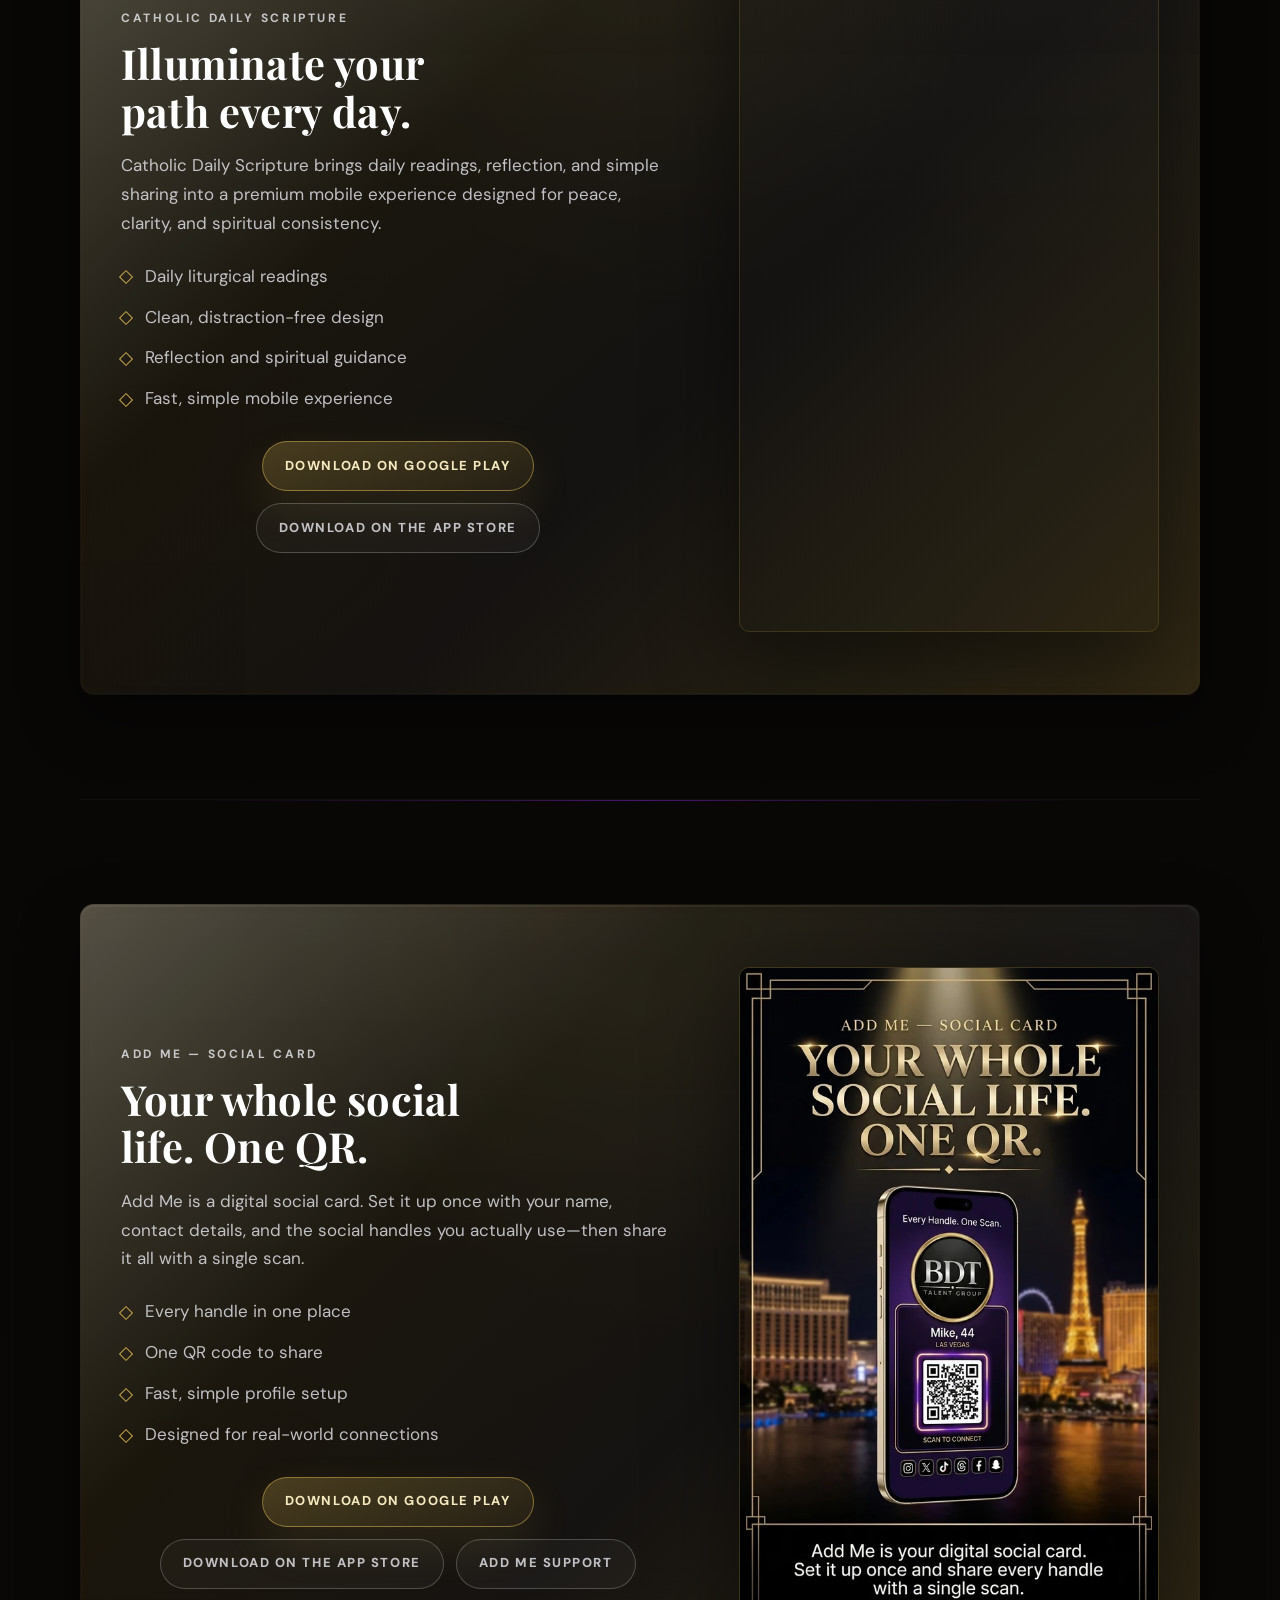
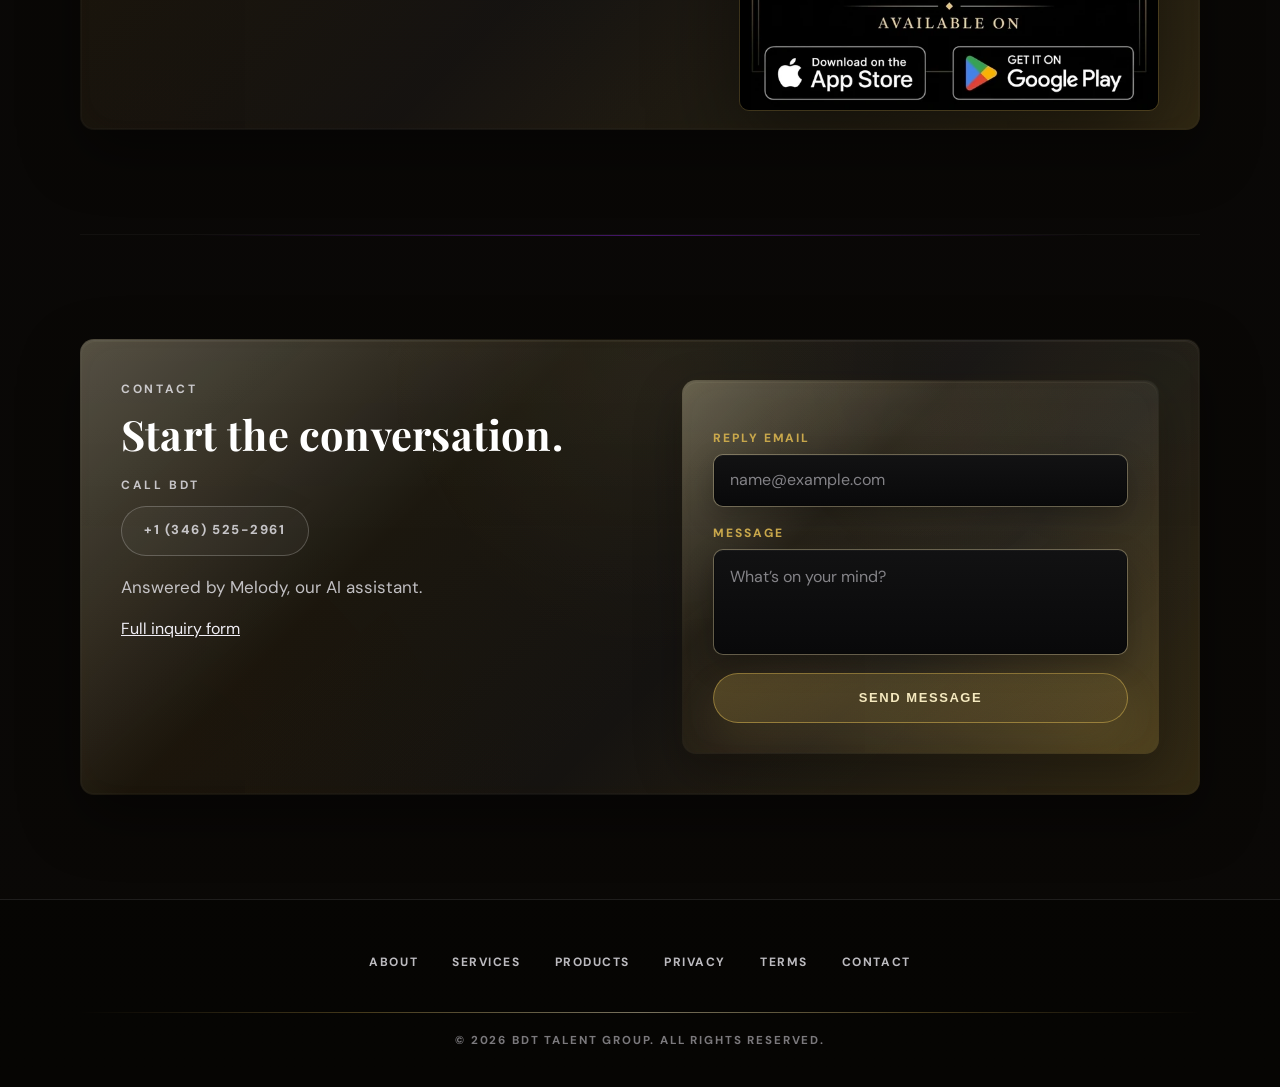
==== commit 3348bdaf: "Add a prompt to the homepage quick message field" ====
--- a/index.html
+++ b/index.html
@@ -460,7 +460,7 @@
           </label>
           <label>
             <span>Message</span>
-            <textarea name="message" rows="3" maxlength="5000" required></textarea>
+            <textarea name="message" rows="3" placeholder="What’s on your mind?" maxlength="5000" required></textarea>
           </label>
           <button class="button button-primary" type="submit">Send message</button>
         </form>
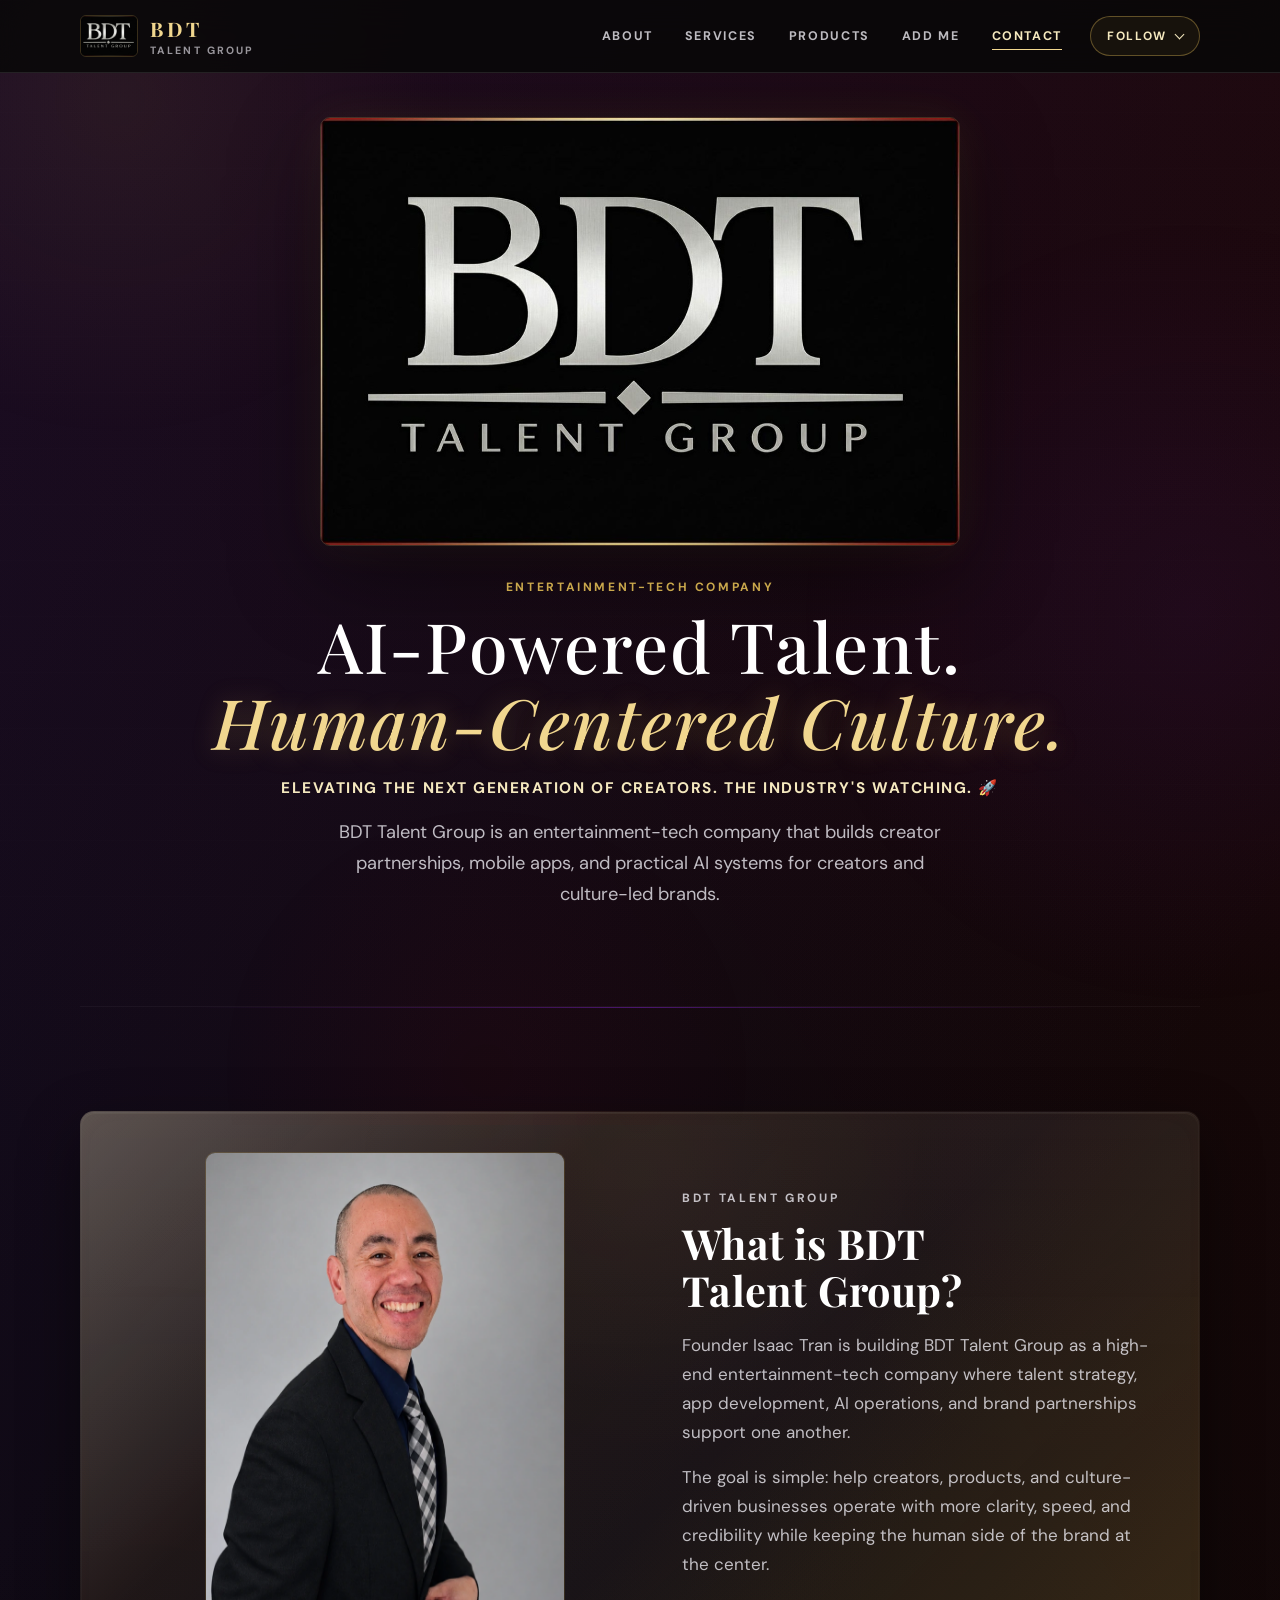
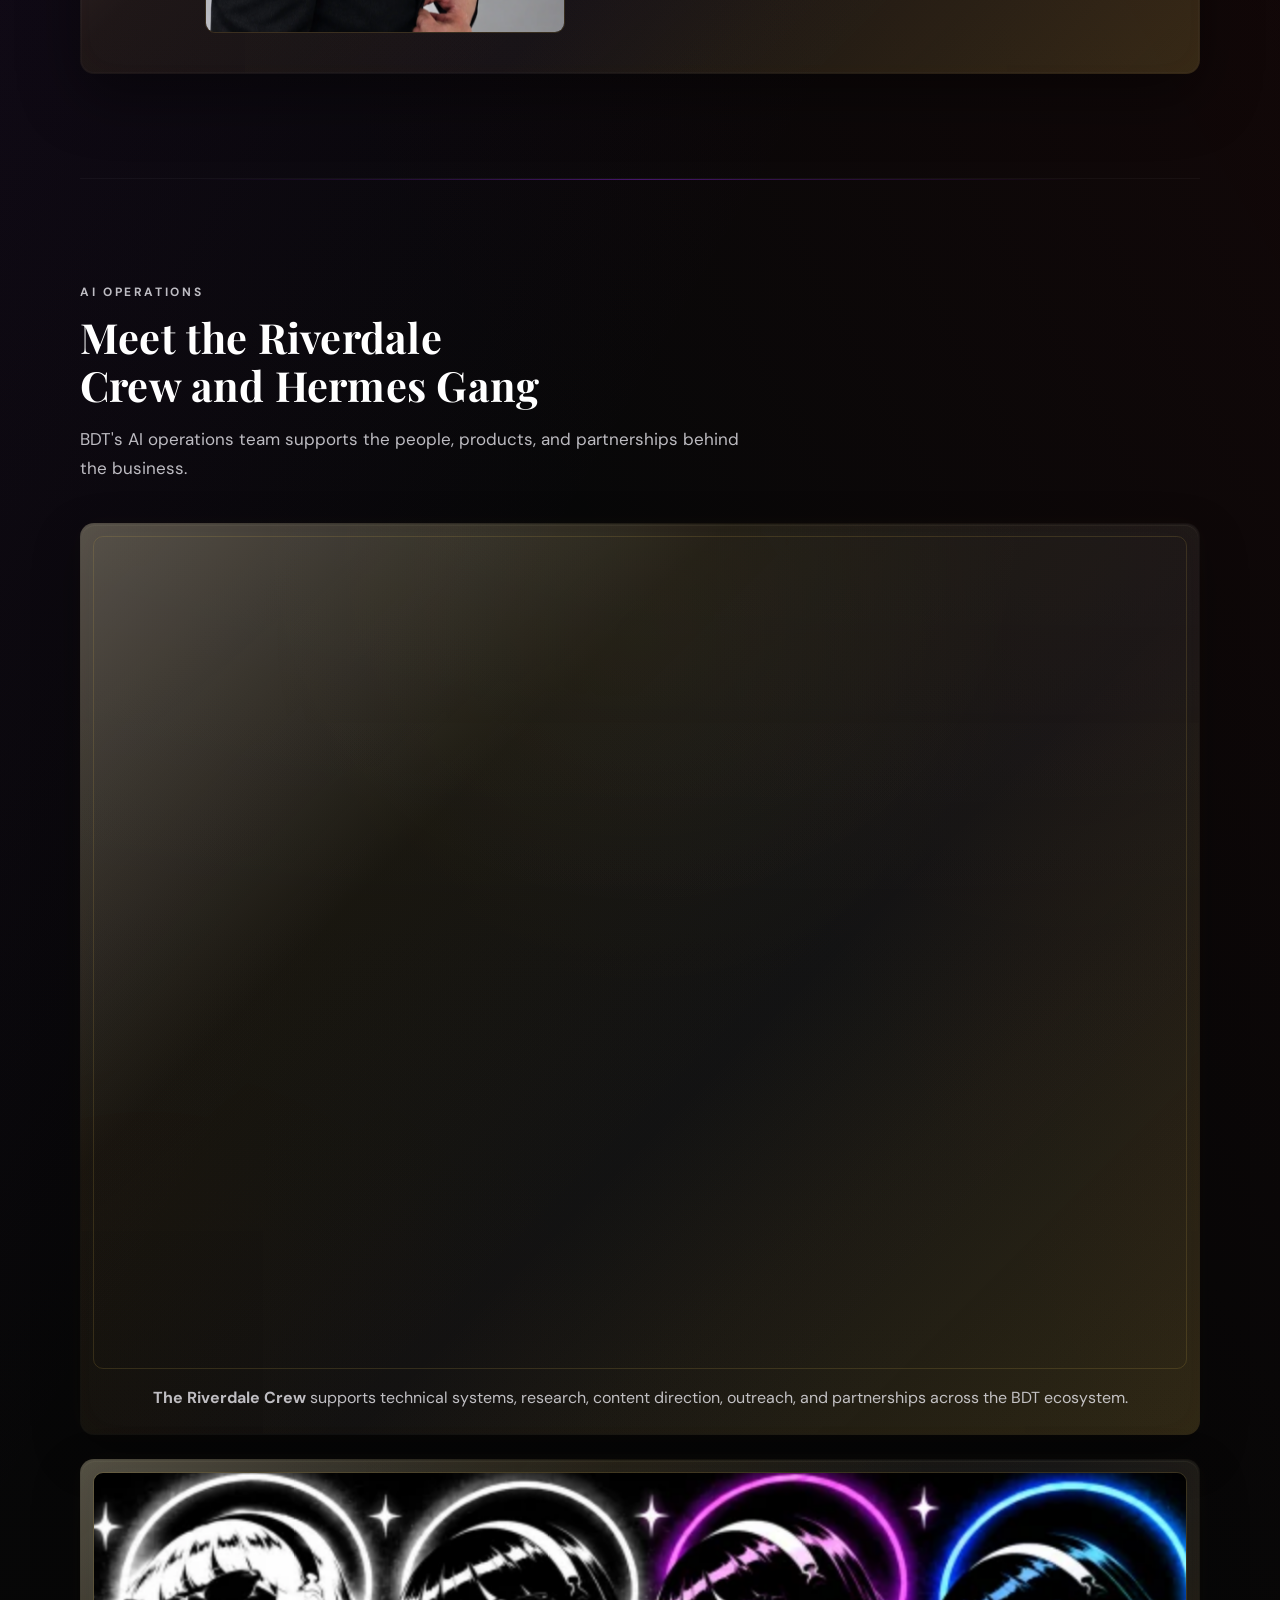
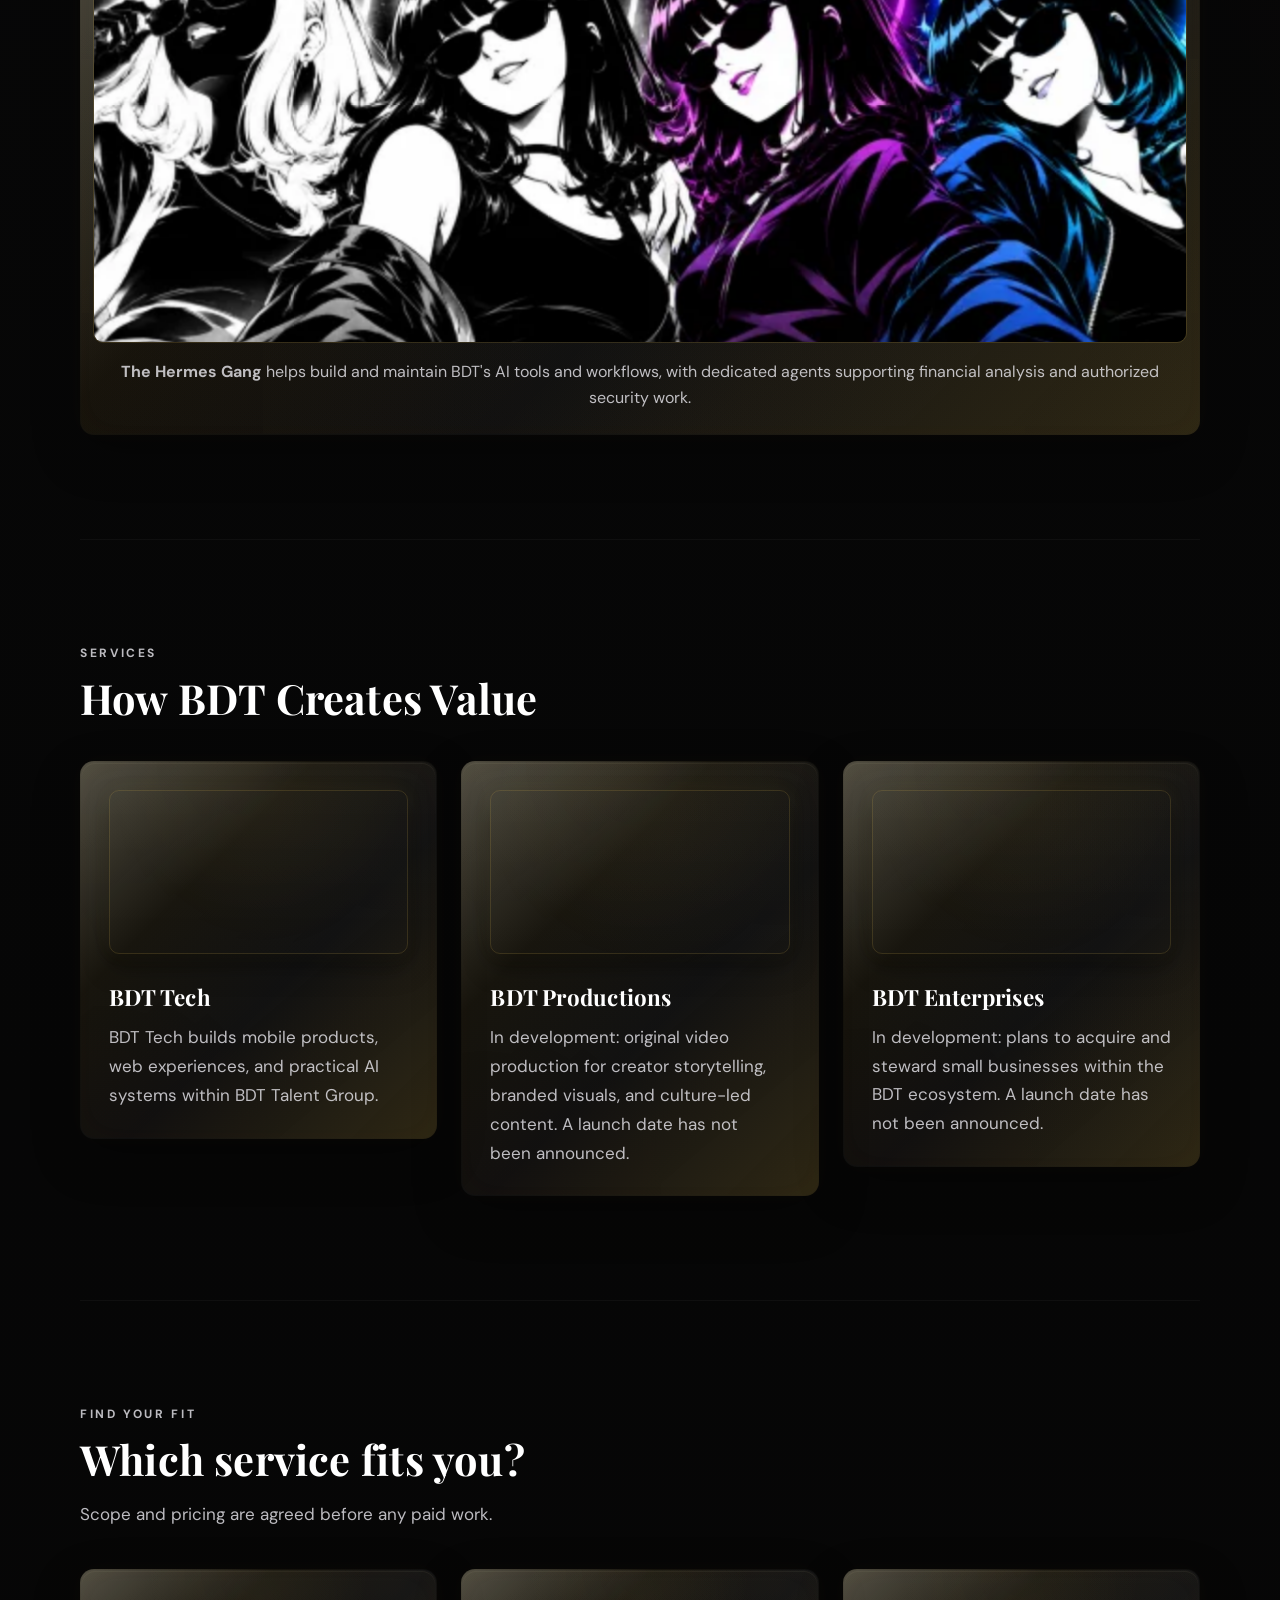
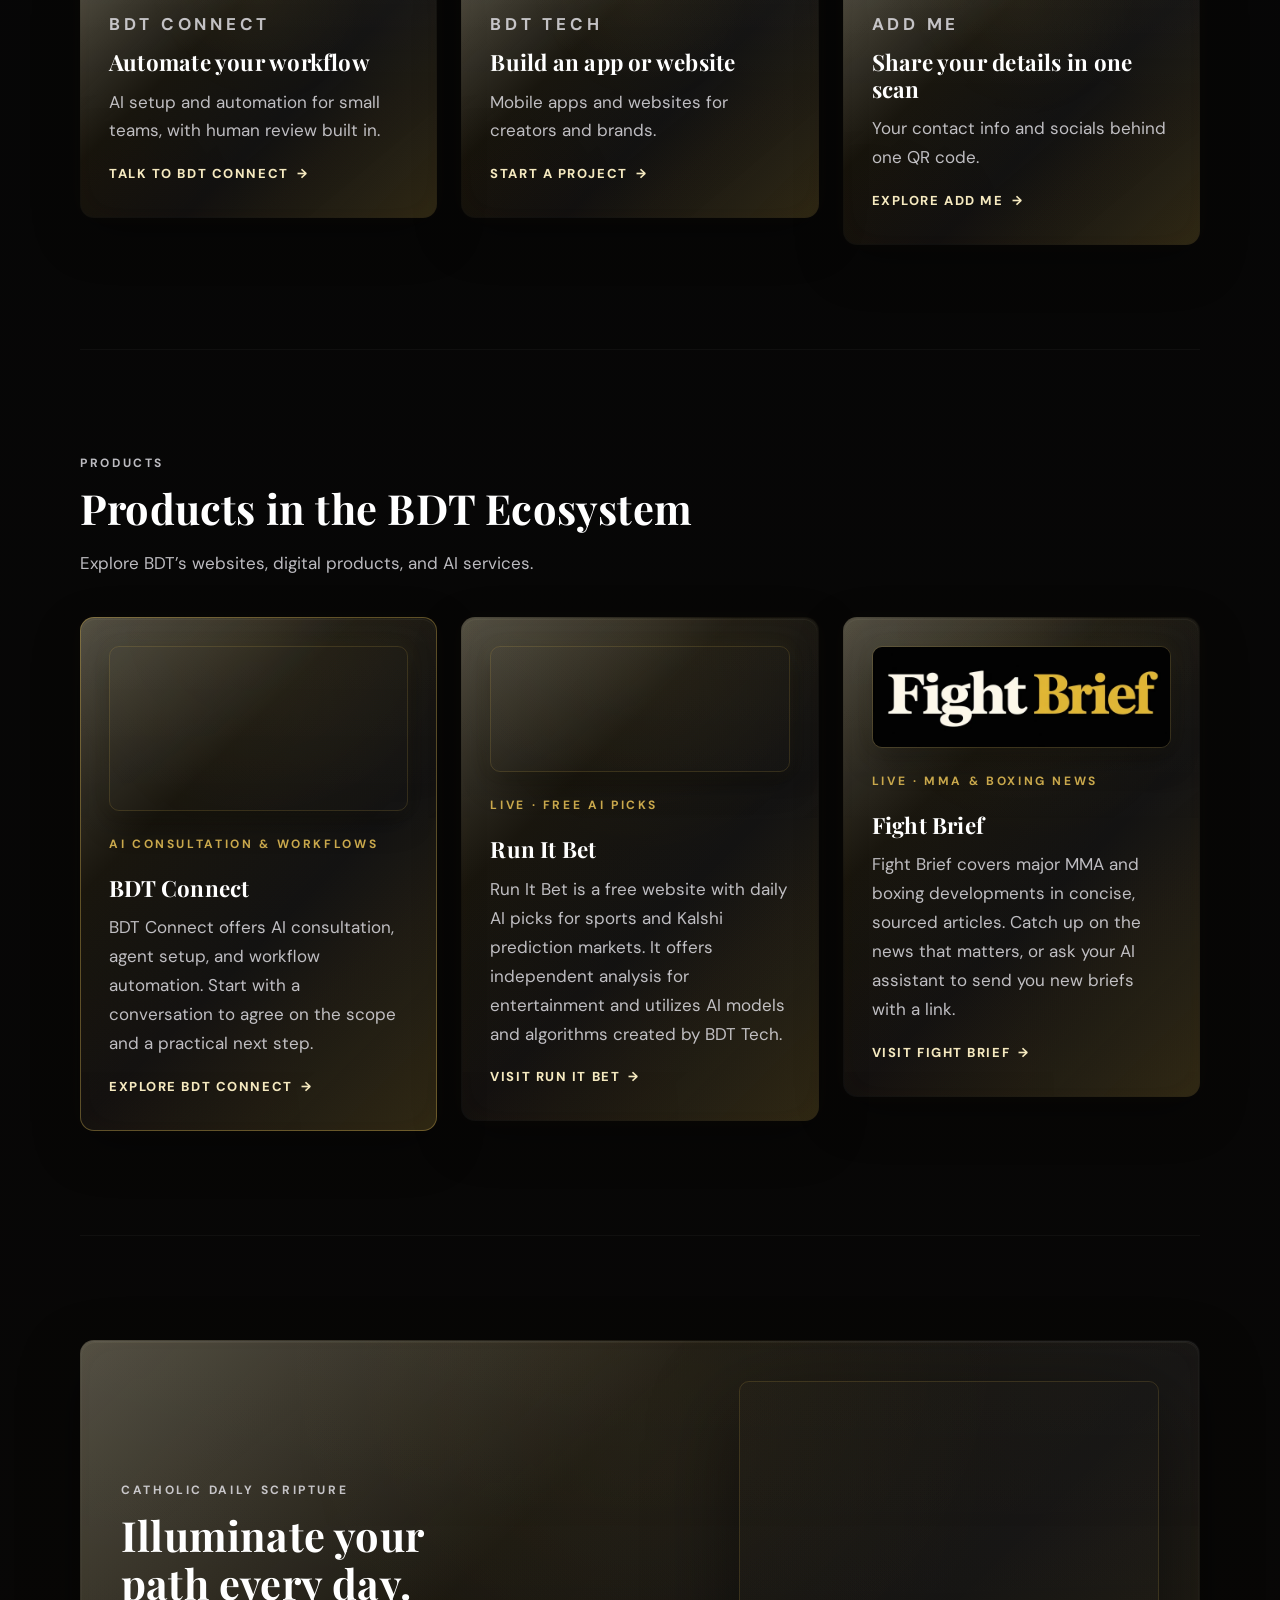
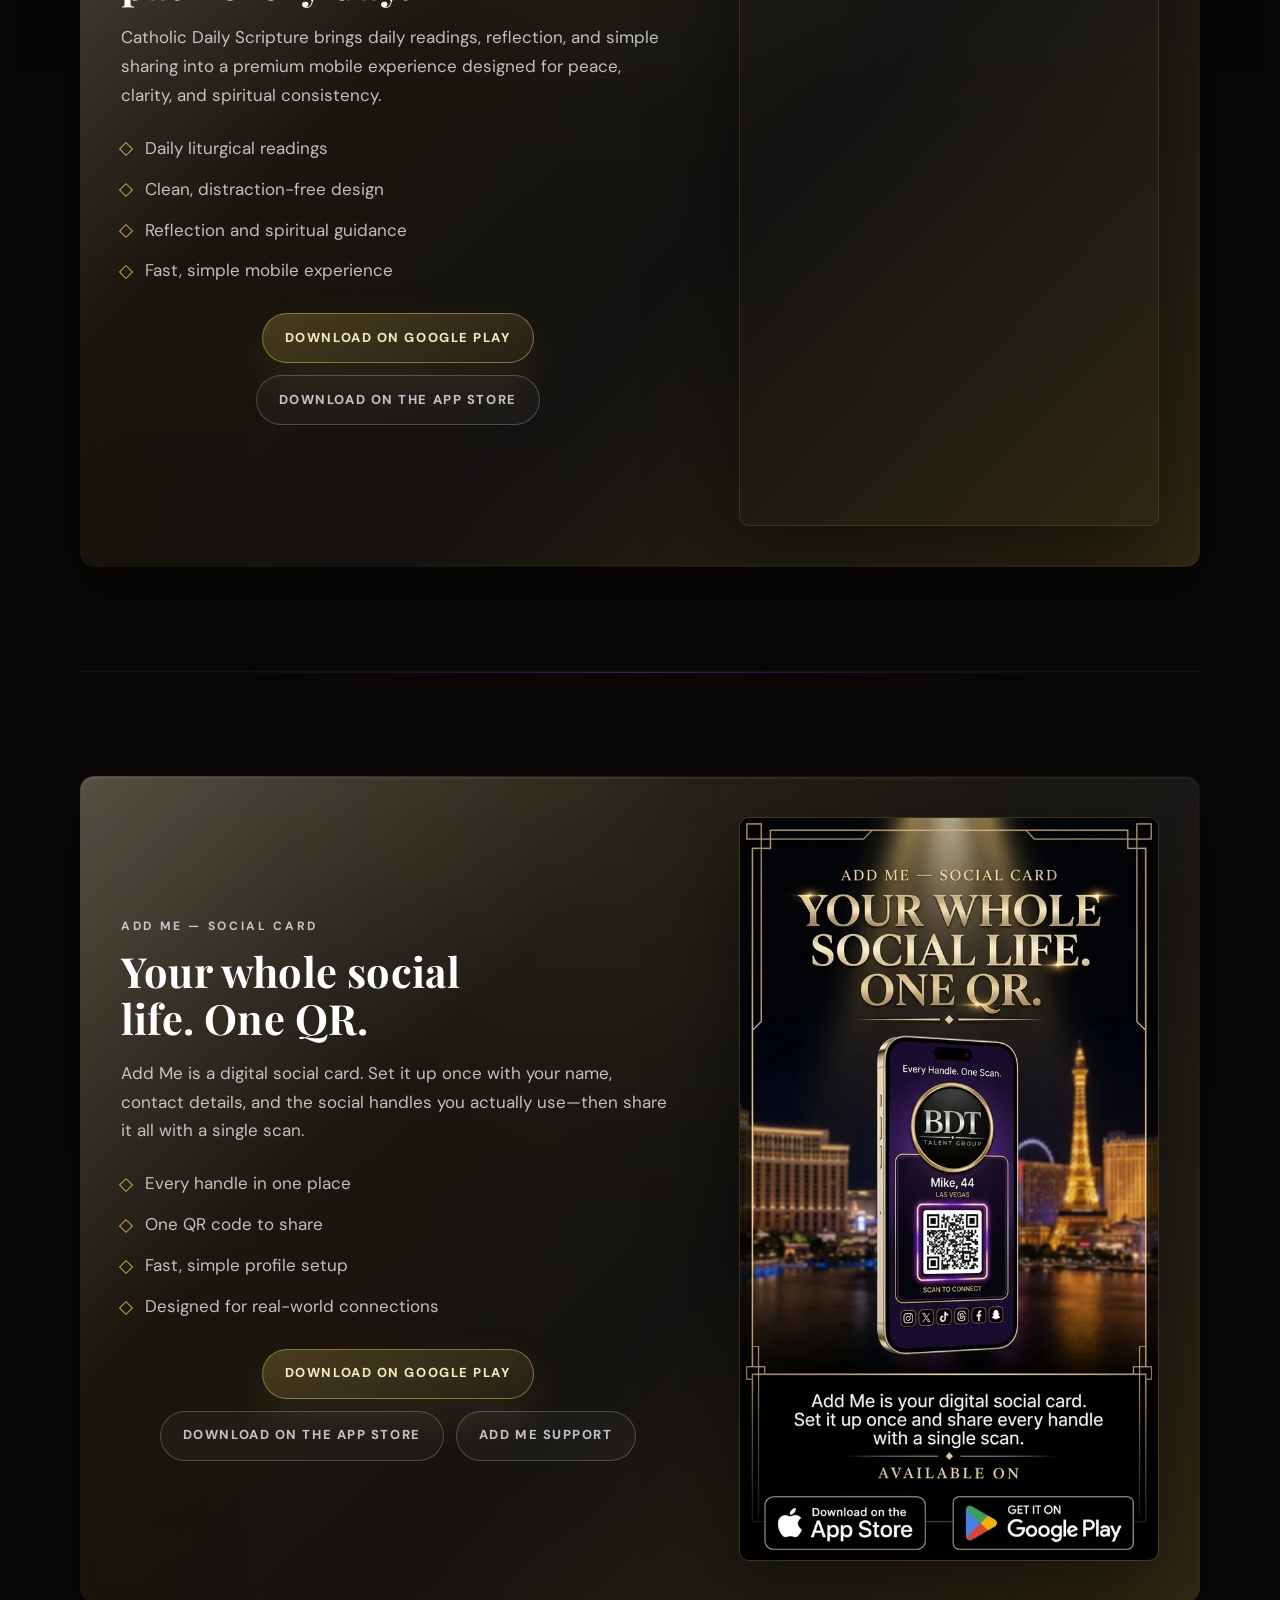
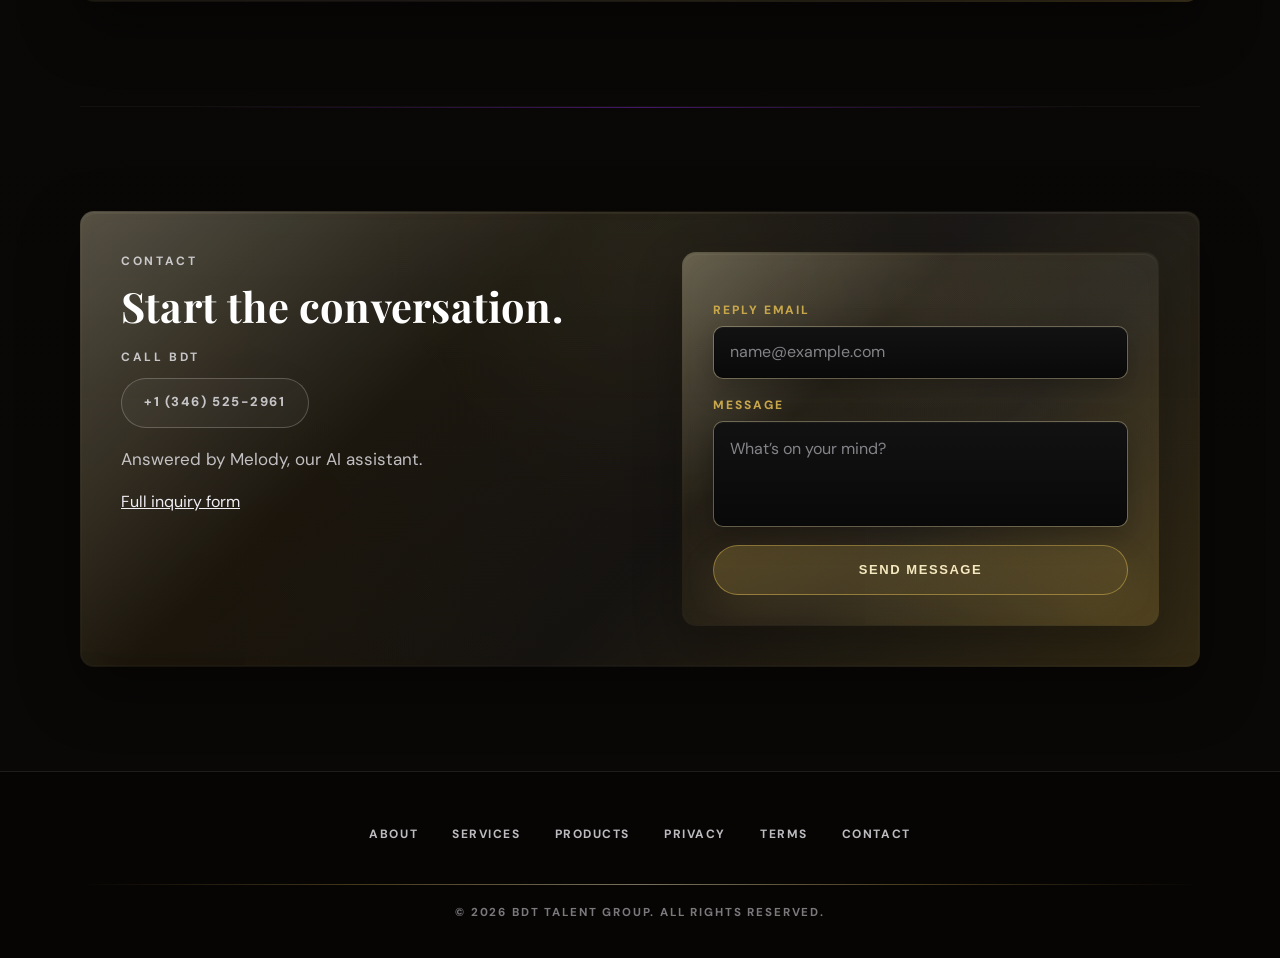
==== commit 14b3e0d7: "Simplify the Find your fit section and enlarge its mobile type Shorten each service card to a label," ====
--- a/index.html
+++ b/index.html
@@ -44,7 +44,7 @@
   <link rel="preconnect" href="https://fonts.googleapis.com" />
   <link rel="preconnect" href="https://fonts.gstatic.com" crossorigin />
   <link href="https://fonts.googleapis.com/css2?family=DM+Sans:wght@400;500;600;700&family=Playfair+Display:ital,wght@0,500;0,700;1,500&display=swap" rel="stylesheet" />
-  <link rel="stylesheet" href="./assets/site.css?v=20261019-aeo" />
+  <link rel="stylesheet" href="./assets/site.css?v=20261121-fit" />
   <link rel="stylesheet" href="./assets/cinematic.css?v=20261024" />
   <link rel="stylesheet" href="./assets/polish.css?v=20261121-contact" />
   <script type="application/ld+json">
@@ -298,23 +298,26 @@
     <section class="section" id="service-fit" aria-labelledby="service-fit-title">
       <div class="section-heading reveal">
         <p class="eyebrow">Find your fit</p>
-        <h2 id="service-fit-title">Which BDT service is right for you?</h2>
-        <p>Use these starting points. Project scope and pricing are agreed before paid work begins.</p>
+        <h2 id="service-fit-title">Which service fits you?</h2>
+        <p>Scope and pricing are agreed before any paid work.</p>
       </div>
       <div class="service-grid">
         <article class="service-card reveal-card">
-          <h3>AI consultation and workflow automation</h3>
-          <p>If you’re a business owner or small team and you need help reducing repetitive work, BDT Connect is the fit because it offers AI consultation, agent setup, and workflow automation around your existing process, with human review built in.</p>
-          <a class="text-link" href="/connect/">Discuss your workflow with BDT Connect</a>
-        </article>
-        <article class="service-card reveal-card">
-          <h3>App and web development inquiries</h3>
-          <p>If you’re a creator or brand and you need to discuss a mobile app or web experience, BDT Tech is the fit because it is BDT’s technology branch, building mobile products and websites. Start with a project inquiry to confirm scope and availability.</p>
-          <a class="text-link" href="#contact">Ask BDT Tech about your project</a>
-        </article>
-        <article class="service-card reveal-card">
-          <h3>Sharing your social and contact details</h3>
-          <p>If you’re a creator or professional and you need to share your contact details and social handles in one scan, BDT’s Add Me is the fit because its digital social card brings those details together behind a personal QR code.</p>
+          <p class="eyebrow">BDT Connect</p>
+          <h3>Automate your workflow</h3>
+          <p>AI setup and automation for small teams, with human review built in.</p>
+          <a class="text-link" href="/connect/">Talk to BDT Connect</a>
+        </article>
+        <article class="service-card reveal-card">
+          <p class="eyebrow">BDT Tech</p>
+          <h3>Build an app or website</h3>
+          <p>Mobile apps and websites for creators and brands.</p>
+          <a class="text-link" href="#contact">Start a project</a>
+        </article>
+        <article class="service-card reveal-card">
+          <p class="eyebrow">Add Me</p>
+          <h3>Share your details in one scan</h3>
+          <p>Your contact info and socials behind one QR code.</p>
           <a class="text-link" href="/add-me/">Explore Add Me</a>
         </article>
       </div>
--- a/assets/site.css
+++ b/assets/site.css
@@ -1632,3 +1632,33 @@
   line-height: 1.6;
   margin: 12px 0 18px;
 }
+
+/* ── Find your fit: larger, easier-to-read type on phones ── */
+@media (max-width: 640px) {
+  #service-fit .section-heading h2 {
+    font-size: 2.2rem;
+  }
+
+  #service-fit .section-heading p {
+    font-size: 1.15rem;
+    line-height: 1.6;
+  }
+
+  #service-fit .service-card .eyebrow {
+    font-size: 1rem;
+    letter-spacing: 0.24em;
+  }
+
+  #service-fit .service-card h3 {
+    font-size: 1.72rem;
+  }
+
+  #service-fit .service-card p:not(.eyebrow) {
+    font-size: 1.15rem;
+    line-height: 1.6;
+  }
+
+  #service-fit .service-card .text-link {
+    font-size: 0.88rem;
+  }
+}
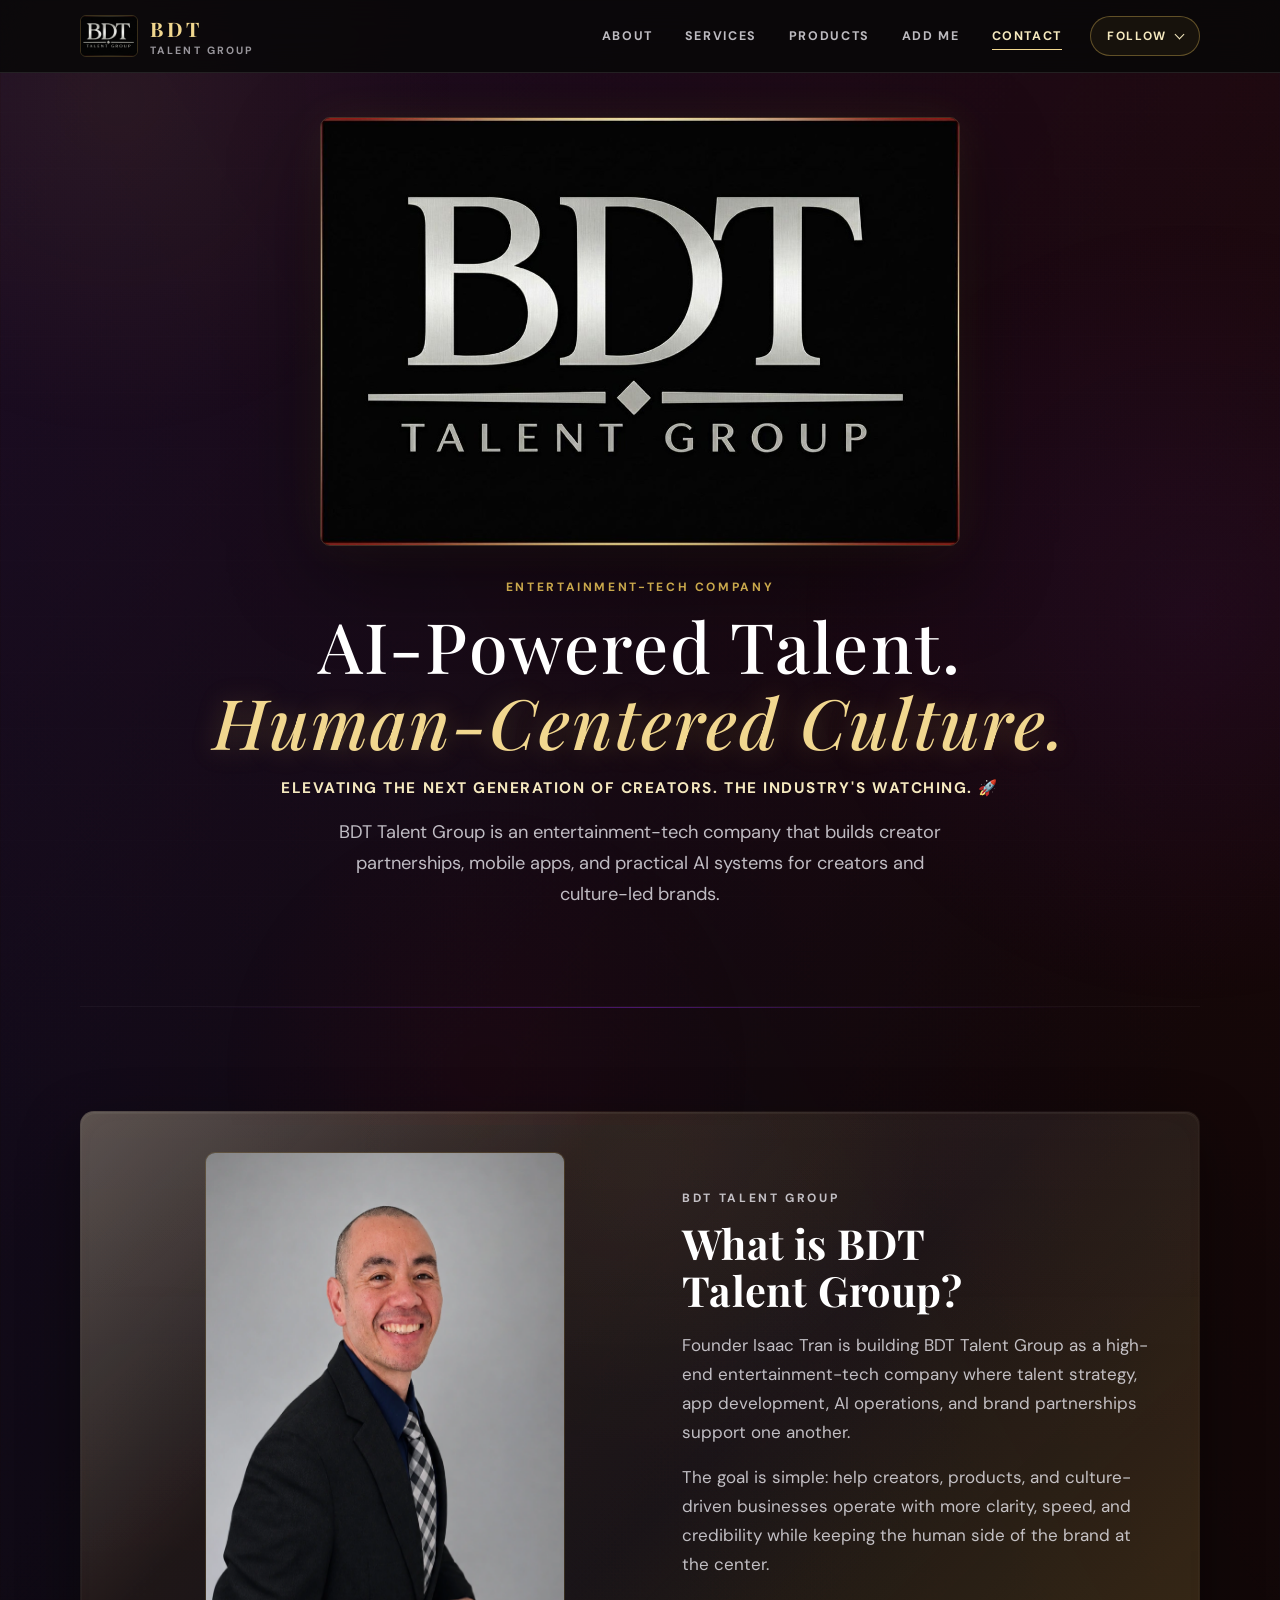
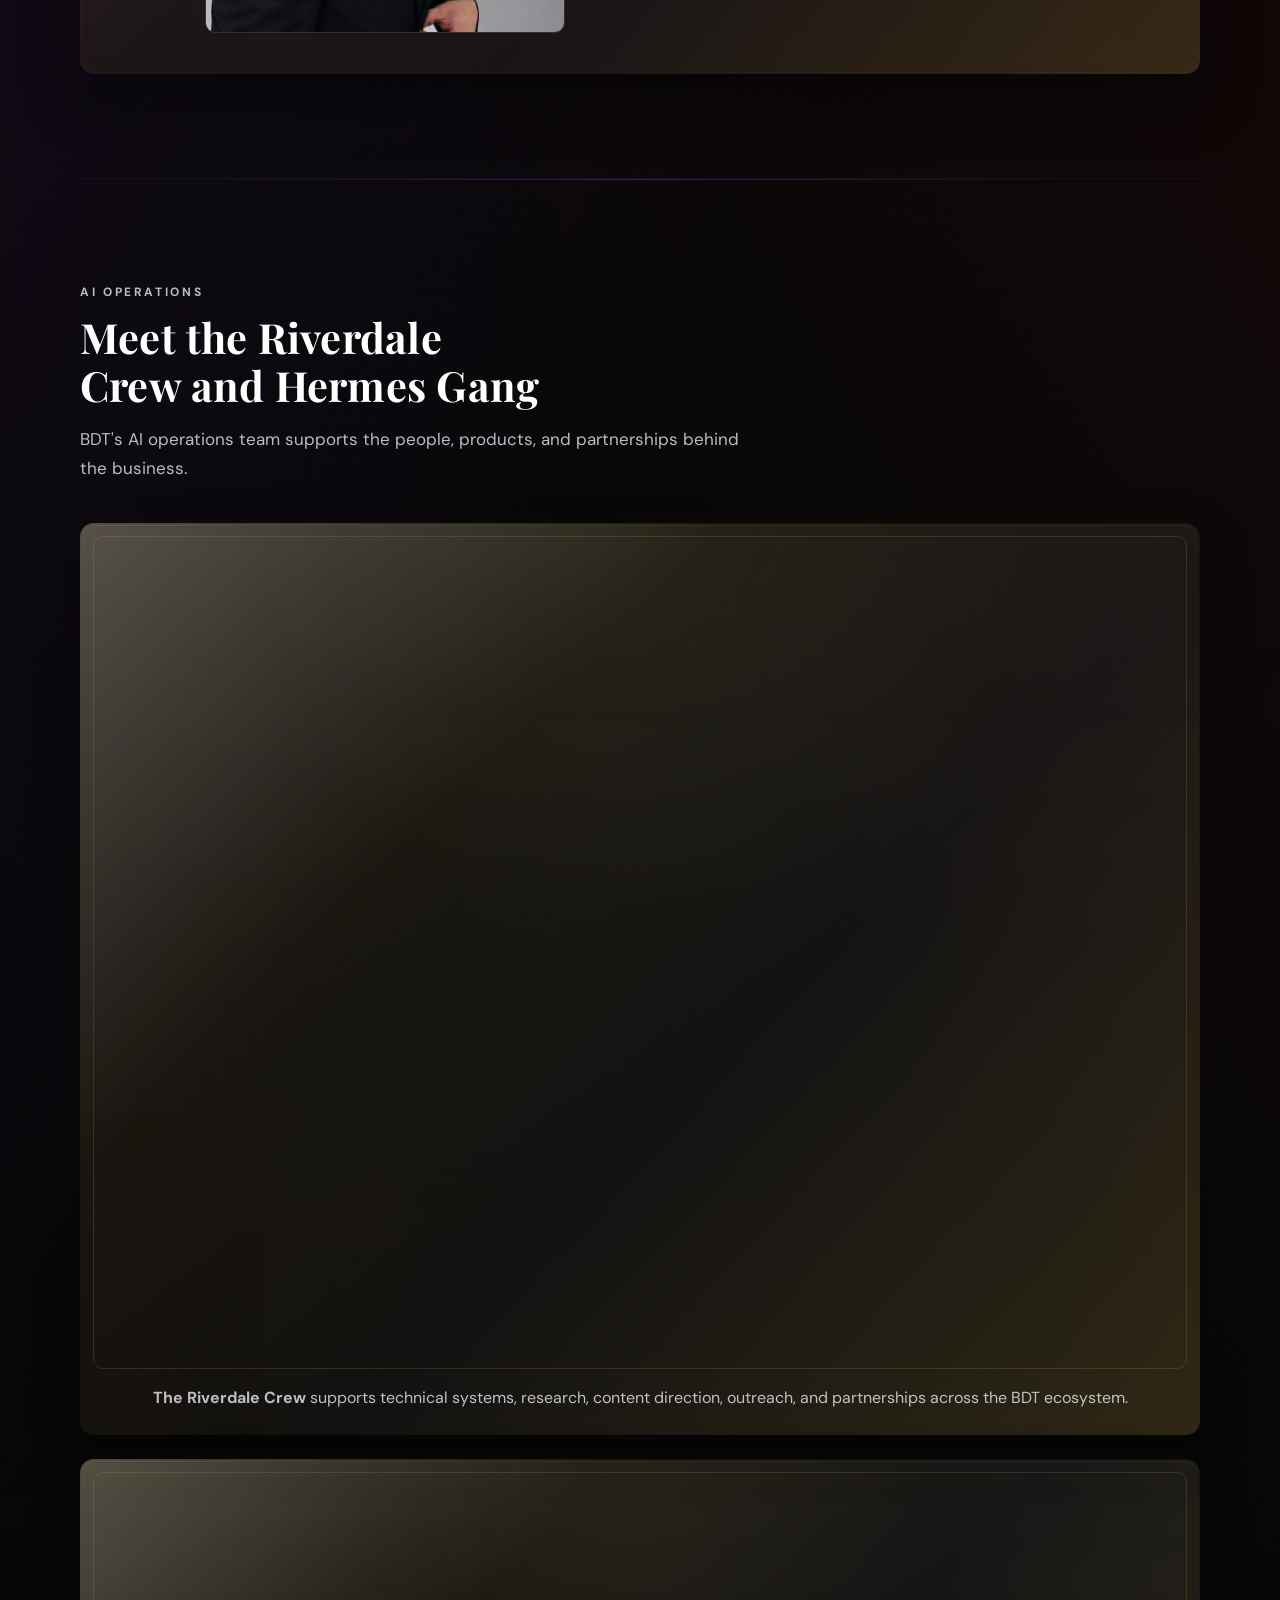
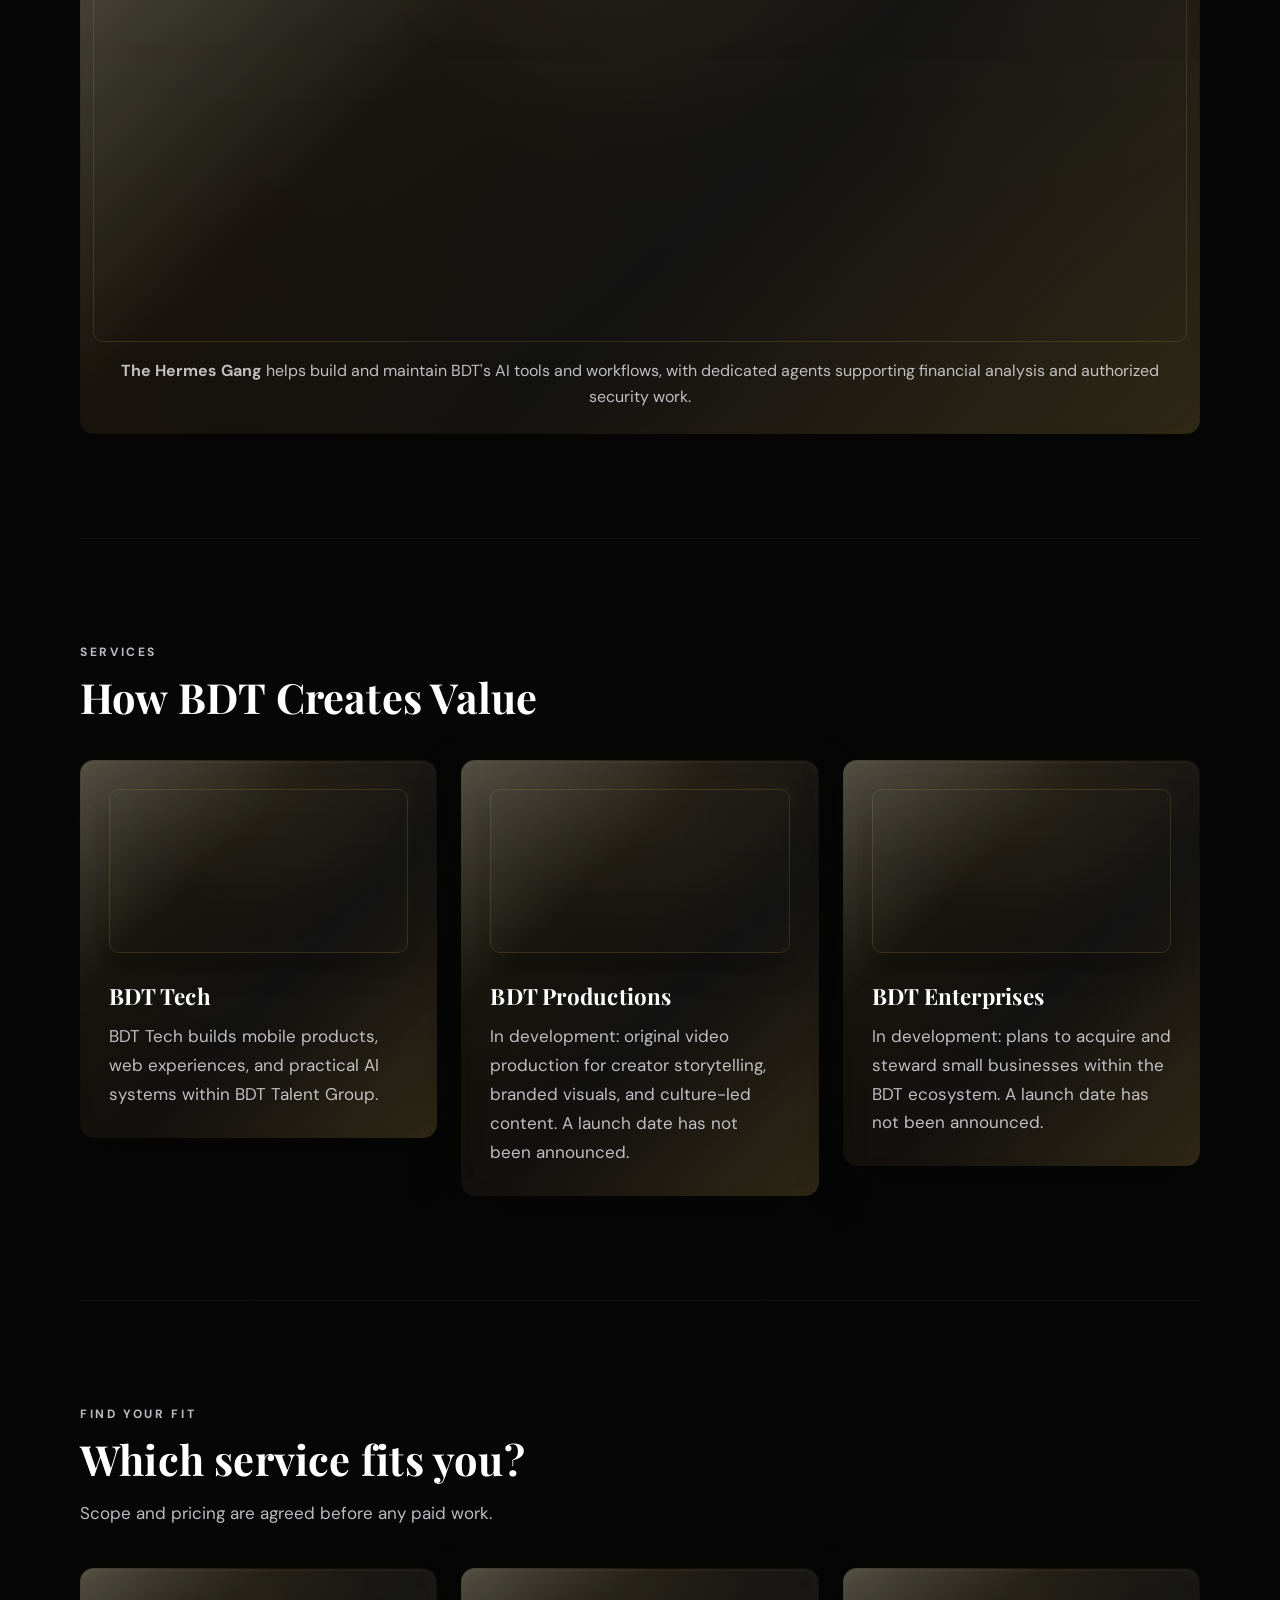
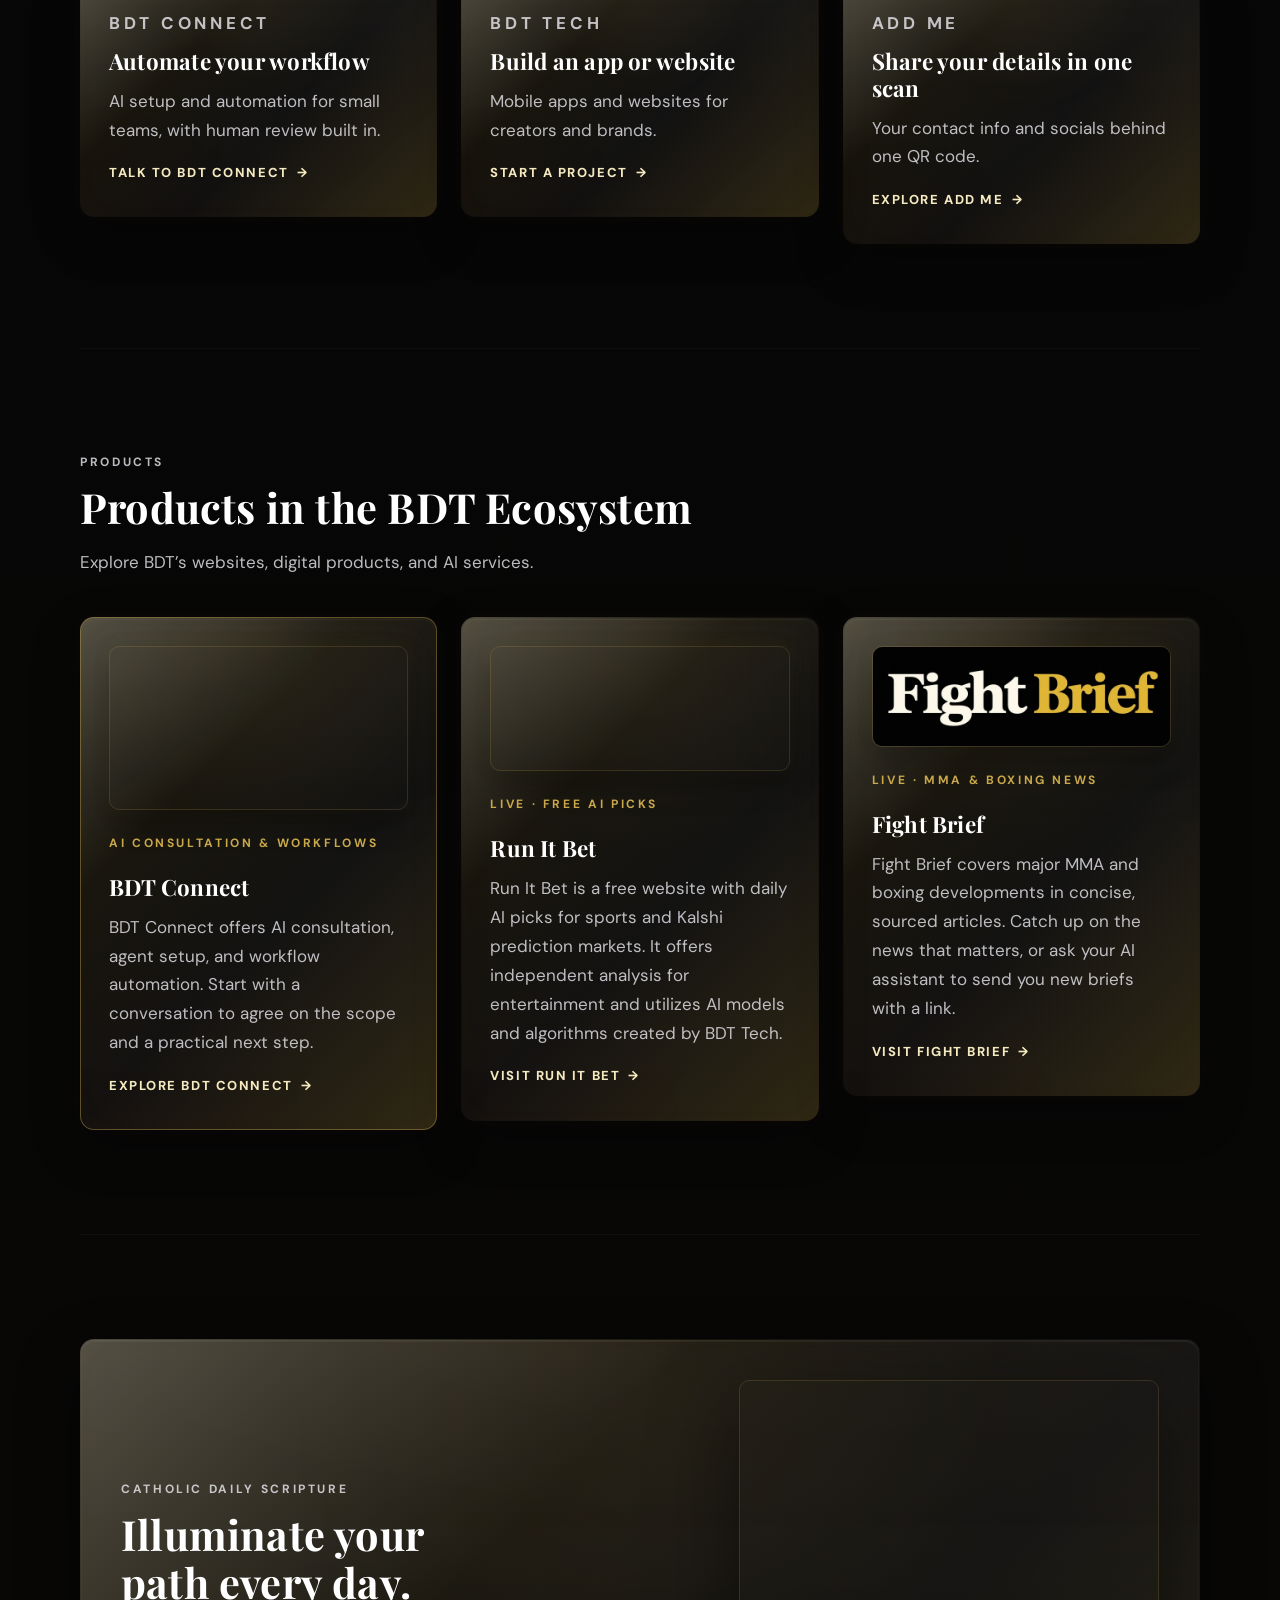
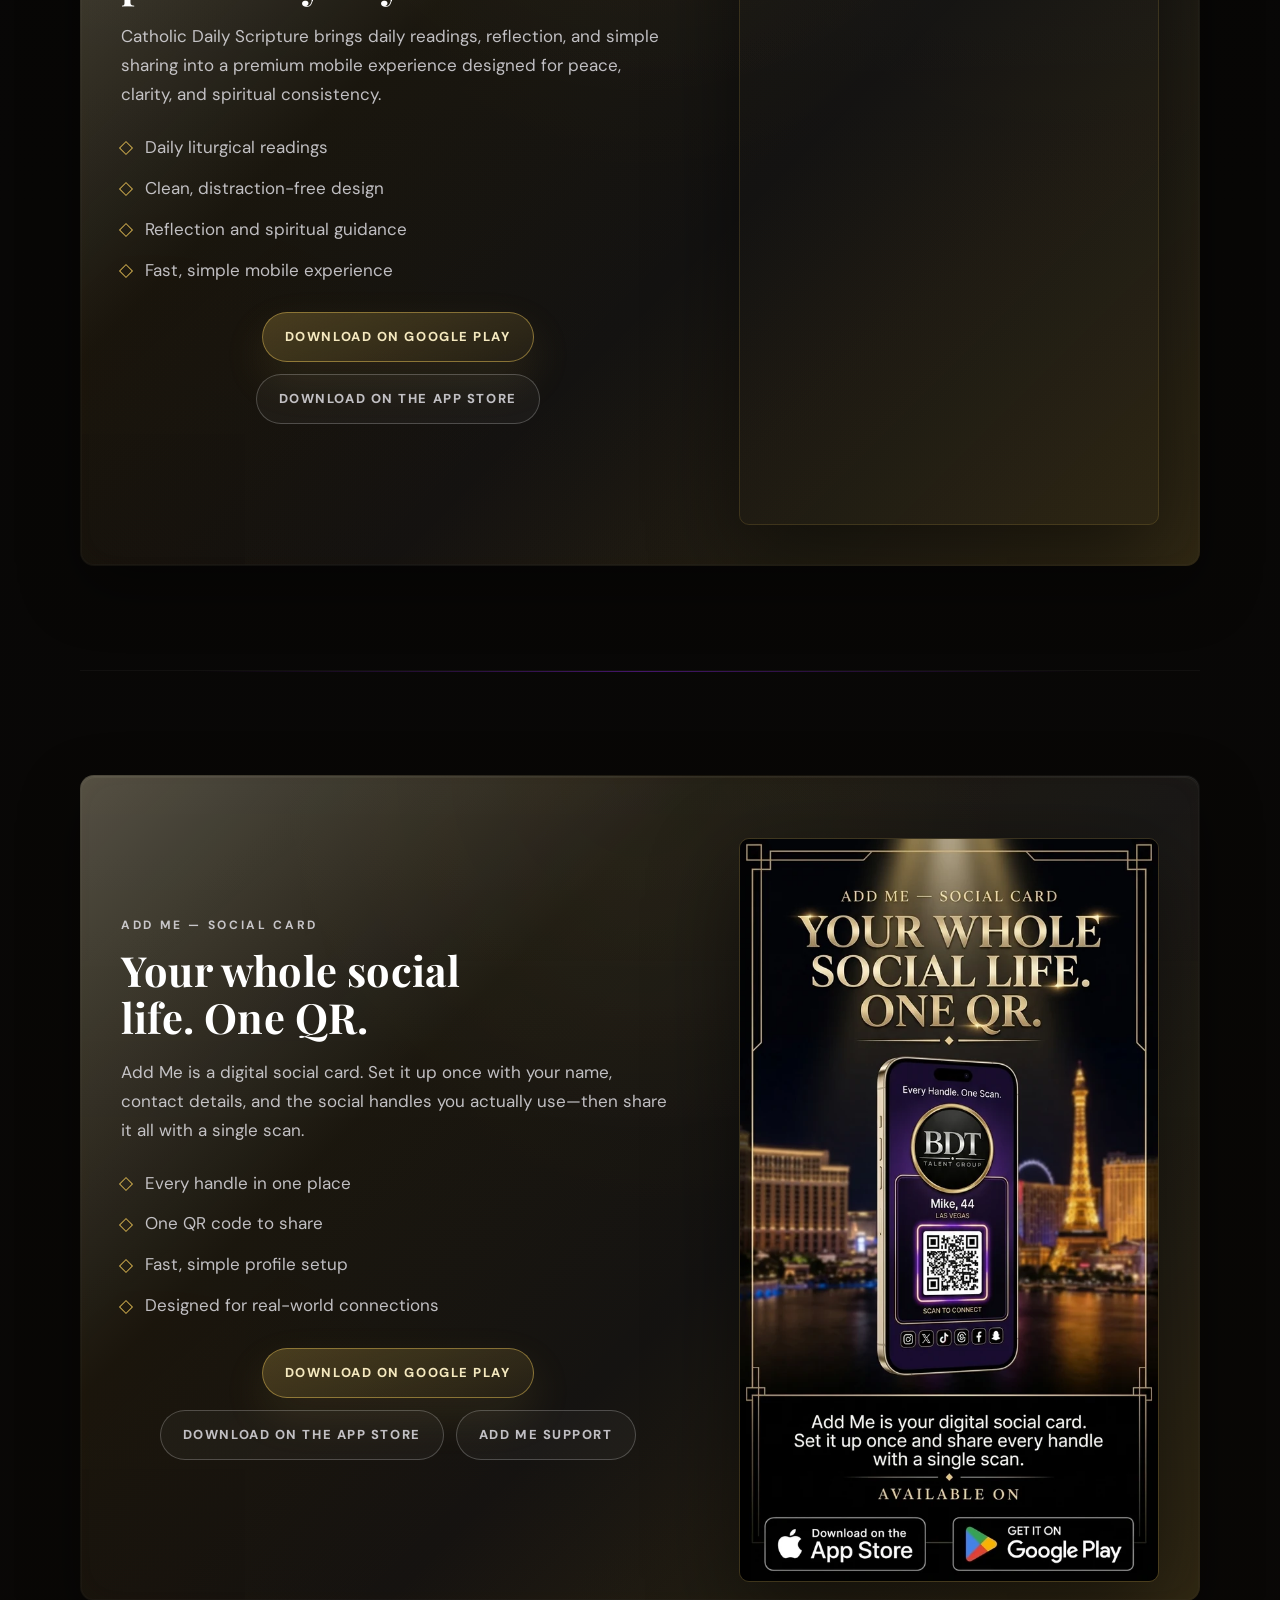
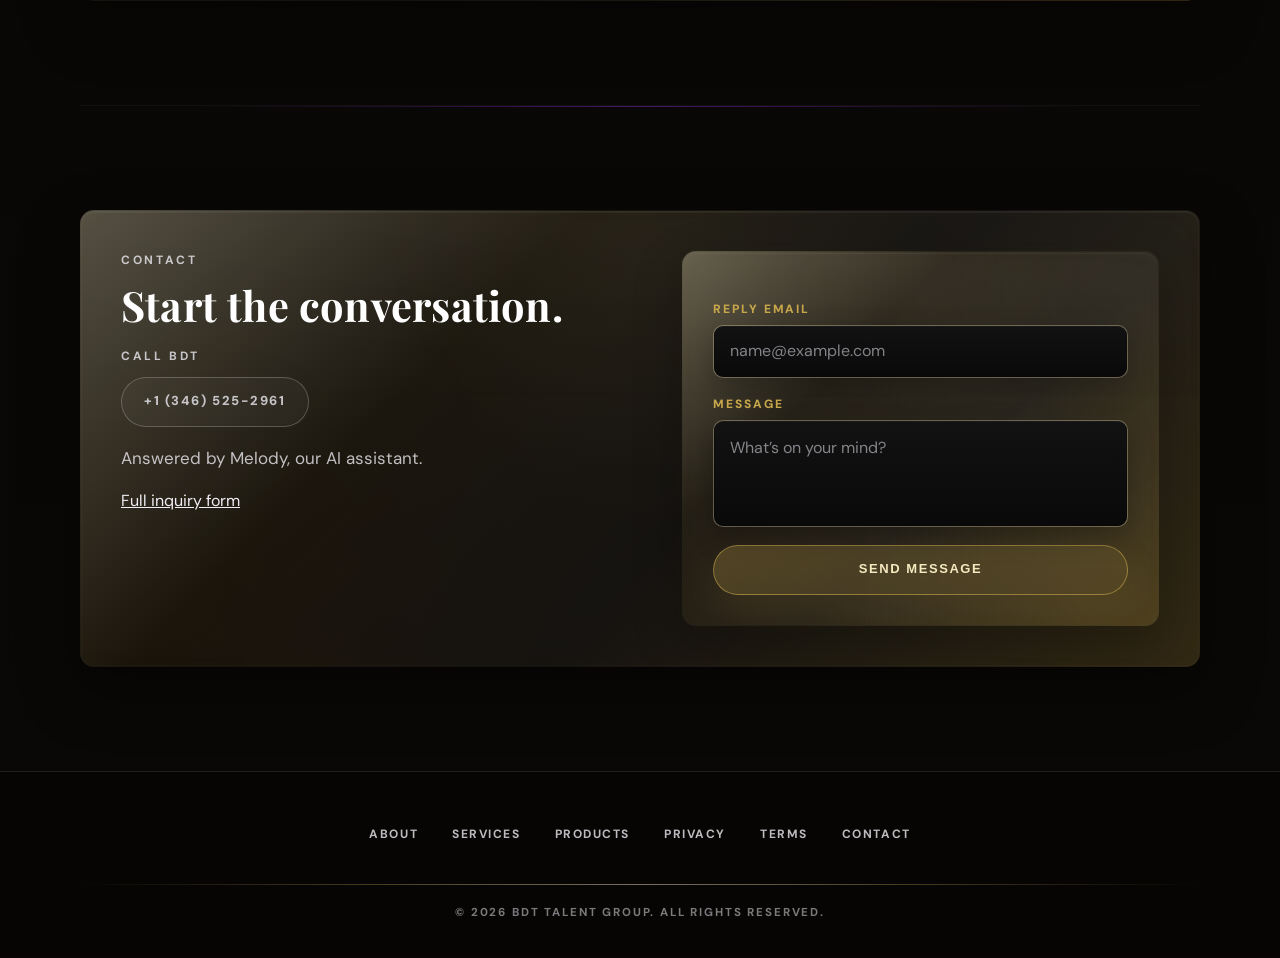
==== commit 6cb47068: "Apply the larger mobile type scale across the site Extend the Find your fit phone sizes to every pag" ====
--- a/index.html
+++ b/index.html
@@ -44,9 +44,9 @@
   <link rel="preconnect" href="https://fonts.googleapis.com" />
   <link rel="preconnect" href="https://fonts.gstatic.com" crossorigin />
   <link href="https://fonts.googleapis.com/css2?family=DM+Sans:wght@400;500;600;700&family=Playfair+Display:ital,wght@0,500;0,700;1,500&display=swap" rel="stylesheet" />
-  <link rel="stylesheet" href="./assets/site.css?v=20261121-fit" />
+  <link rel="stylesheet" href="./assets/site.css?v=20261121-type" />
   <link rel="stylesheet" href="./assets/cinematic.css?v=20261024" />
-  <link rel="stylesheet" href="./assets/polish.css?v=20261121-contact" />
+  <link rel="stylesheet" href="./assets/polish.css?v=20261121-type" />
   <script type="application/ld+json">
   {
     "@context": "https://schema.org",
--- a/assets/site.css
+++ b/assets/site.css
@@ -1632,33 +1632,3 @@
   line-height: 1.6;
   margin: 12px 0 18px;
 }
-
-/* ── Find your fit: larger, easier-to-read type on phones ── */
-@media (max-width: 640px) {
-  #service-fit .section-heading h2 {
-    font-size: 2.2rem;
-  }
-
-  #service-fit .section-heading p {
-    font-size: 1.15rem;
-    line-height: 1.6;
-  }
-
-  #service-fit .service-card .eyebrow {
-    font-size: 1rem;
-    letter-spacing: 0.24em;
-  }
-
-  #service-fit .service-card h3 {
-    font-size: 1.72rem;
-  }
-
-  #service-fit .service-card p:not(.eyebrow) {
-    font-size: 1.15rem;
-    line-height: 1.6;
-  }
-
-  #service-fit .service-card .text-link {
-    font-size: 0.88rem;
-  }
-}
--- a/assets/polish.css
+++ b/assets/polish.css
@@ -990,3 +990,85 @@
     transform: none;
   }
 }
+
+/* ── Mobile type scale: larger, easier-to-read text on phones ── */
+@media (max-width: 640px) {
+  .section-heading h1,
+  .section-heading h2,
+  .section-card h1,
+  .section-card h2,
+  .promo-copy h1,
+  .promo-copy h2,
+  .contact-grid h1,
+  .contact-grid h2,
+  .legal-page h1 {
+    font-size: 2.2rem;
+  }
+
+  .promo-copy h1 ~ h2,
+  .legal-page h2,
+  .service-card h3,
+  .product-card h3 {
+    font-size: 1.72rem;
+  }
+
+  .section-card p,
+  .section-heading p,
+  .promo-copy p,
+  .contact-grid p,
+  .service-card p,
+  .product-card p,
+  .feature-list li,
+  .legal-page p,
+  .legal-page li,
+  .support-faq summary,
+  .hero-lede,
+  .wide-image figcaption {
+    font-size: 1.15rem;
+    line-height: 1.6;
+  }
+
+  .service-card p.eyebrow,
+  .product-card p.eyebrow {
+    font-size: 1rem;
+    letter-spacing: 0.24em;
+  }
+
+  .legal-page p.eyebrow {
+    font-size: 0.75rem;
+  }
+
+  .page-updated,
+  .section-heading p.page-updated,
+  .section-card p.page-updated,
+  .promo-copy p.page-updated,
+  .contact-grid p.page-updated {
+    font-size: 1rem;
+  }
+
+  .hero-tagline {
+    font-size: 0.9rem;
+  }
+
+  .button,
+  .text-link {
+    font-size: 0.88rem;
+  }
+
+  .availability-note,
+  .support-response-note {
+    font-size: 0.95rem !important;
+  }
+
+  .contact-form span {
+    font-size: 0.82rem;
+  }
+
+  .footer-links a {
+    font-size: 0.85rem;
+  }
+
+  .legal-line {
+    font-size: 0.8rem;
+  }
+}
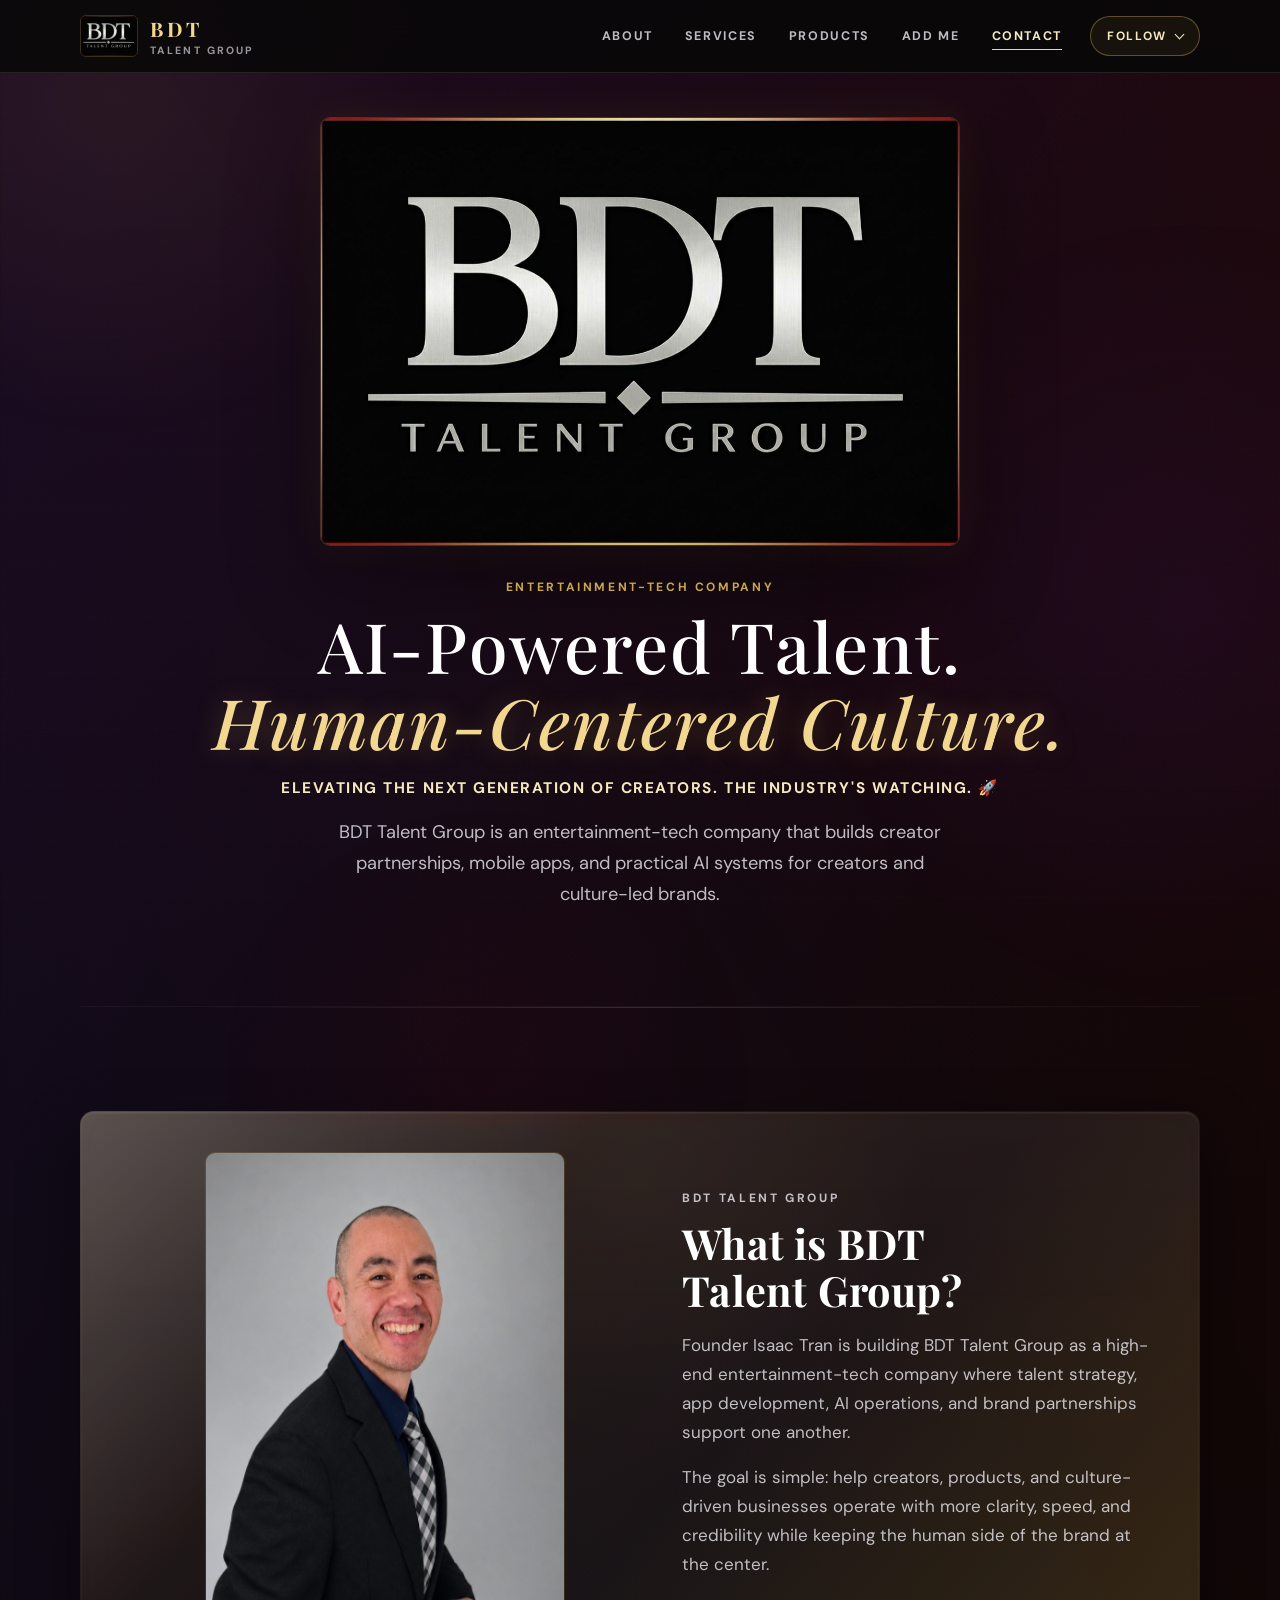
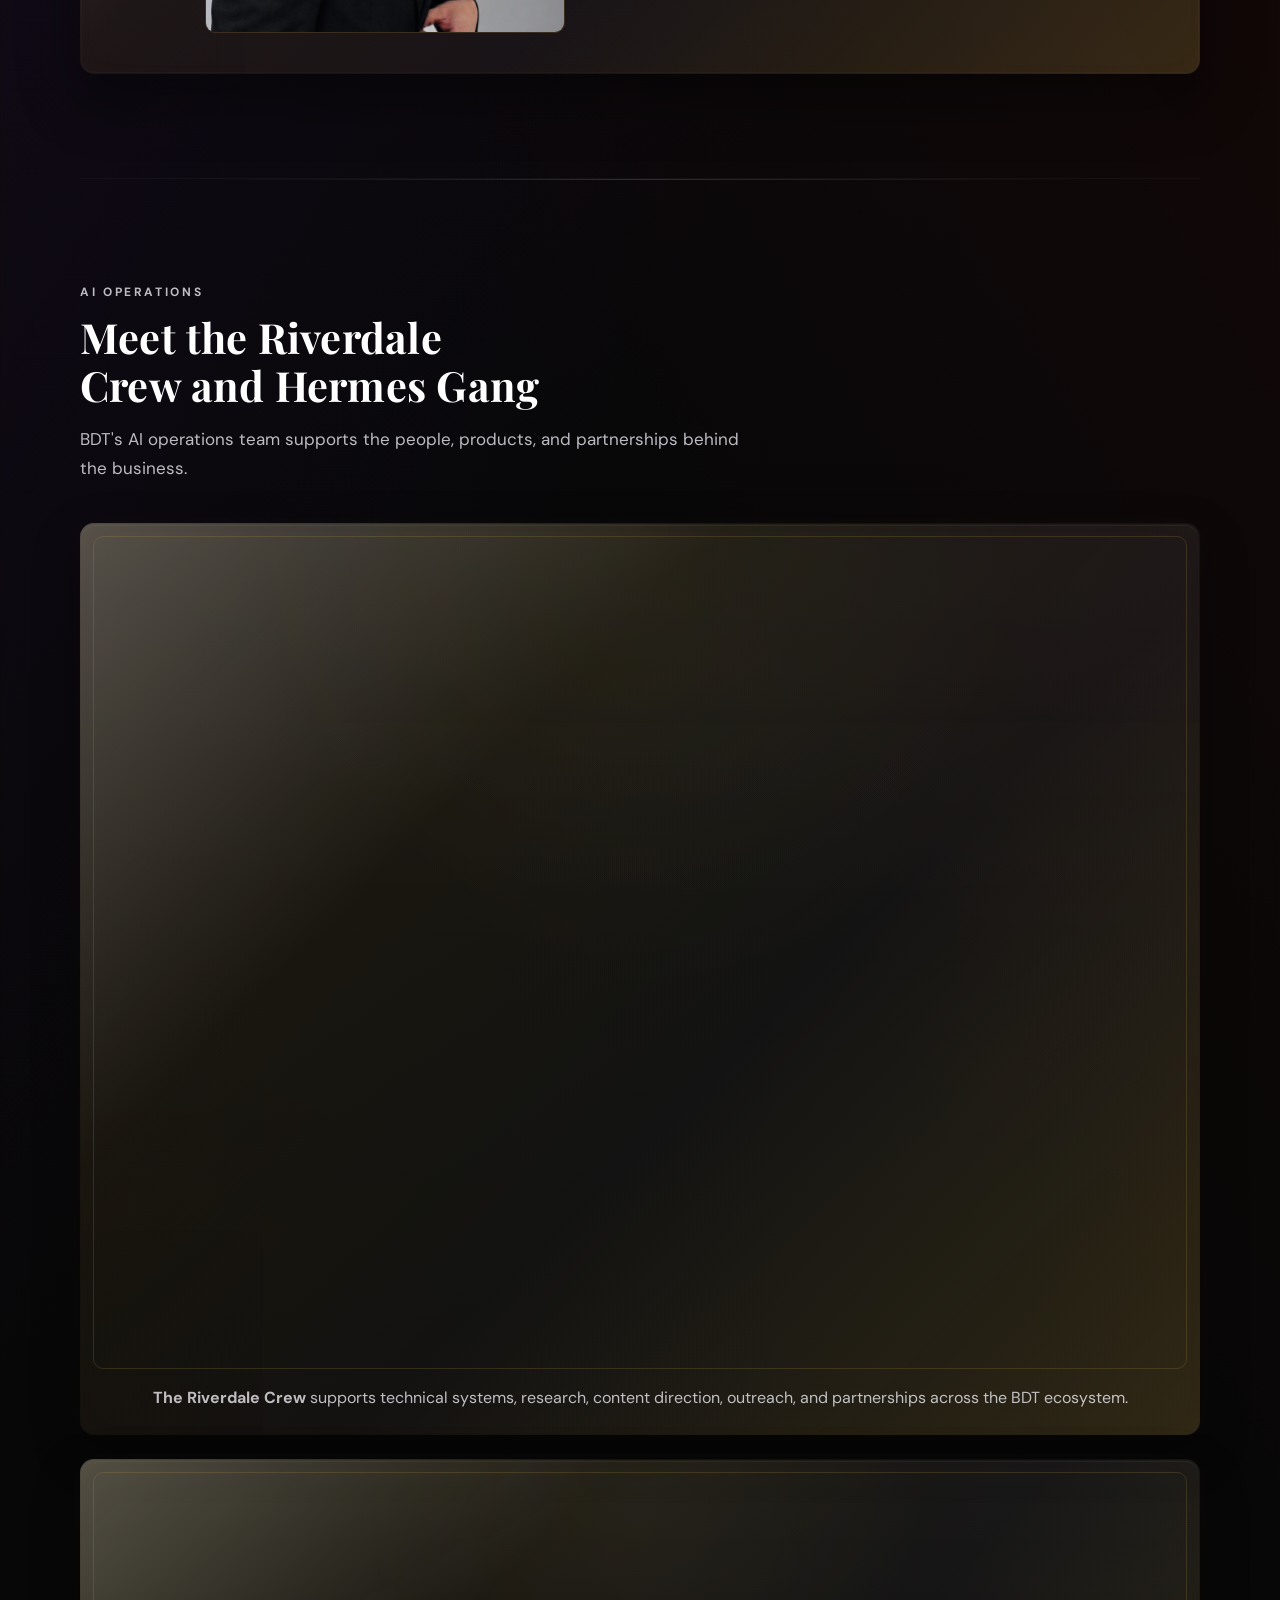
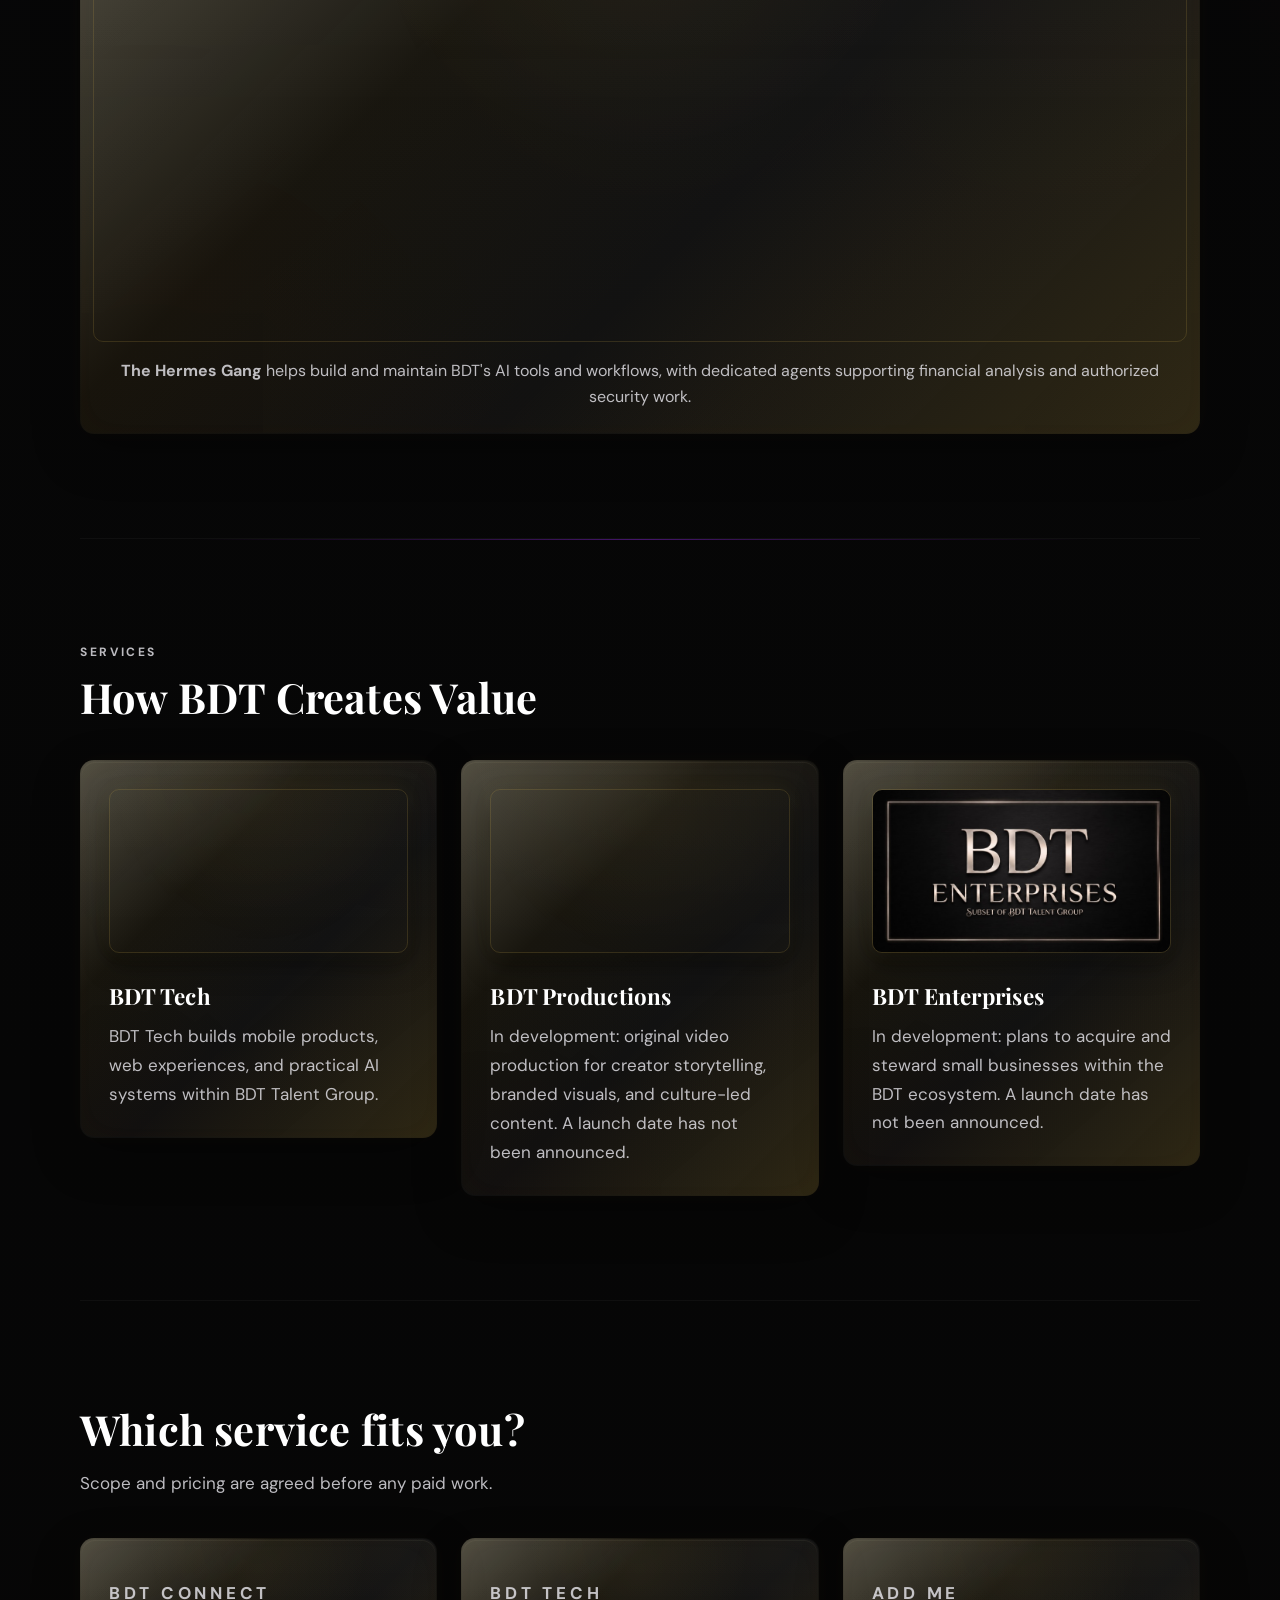
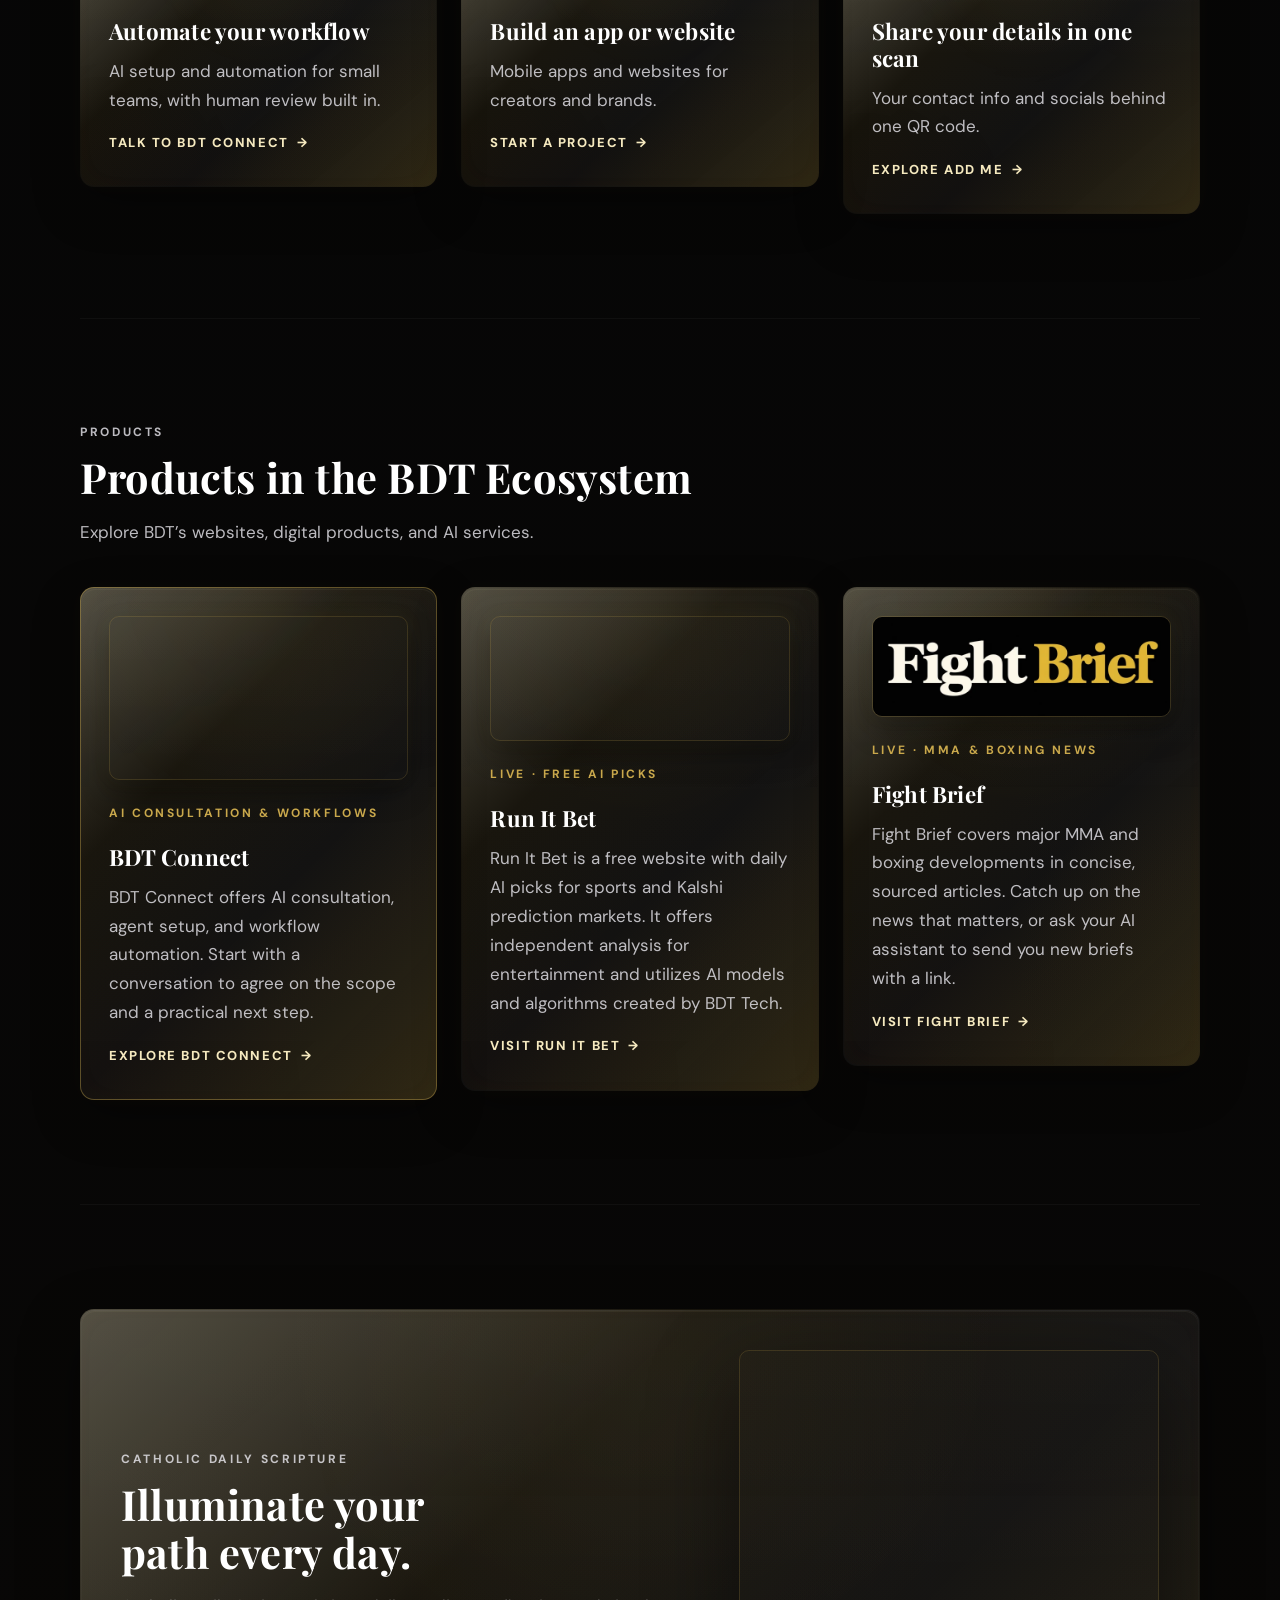
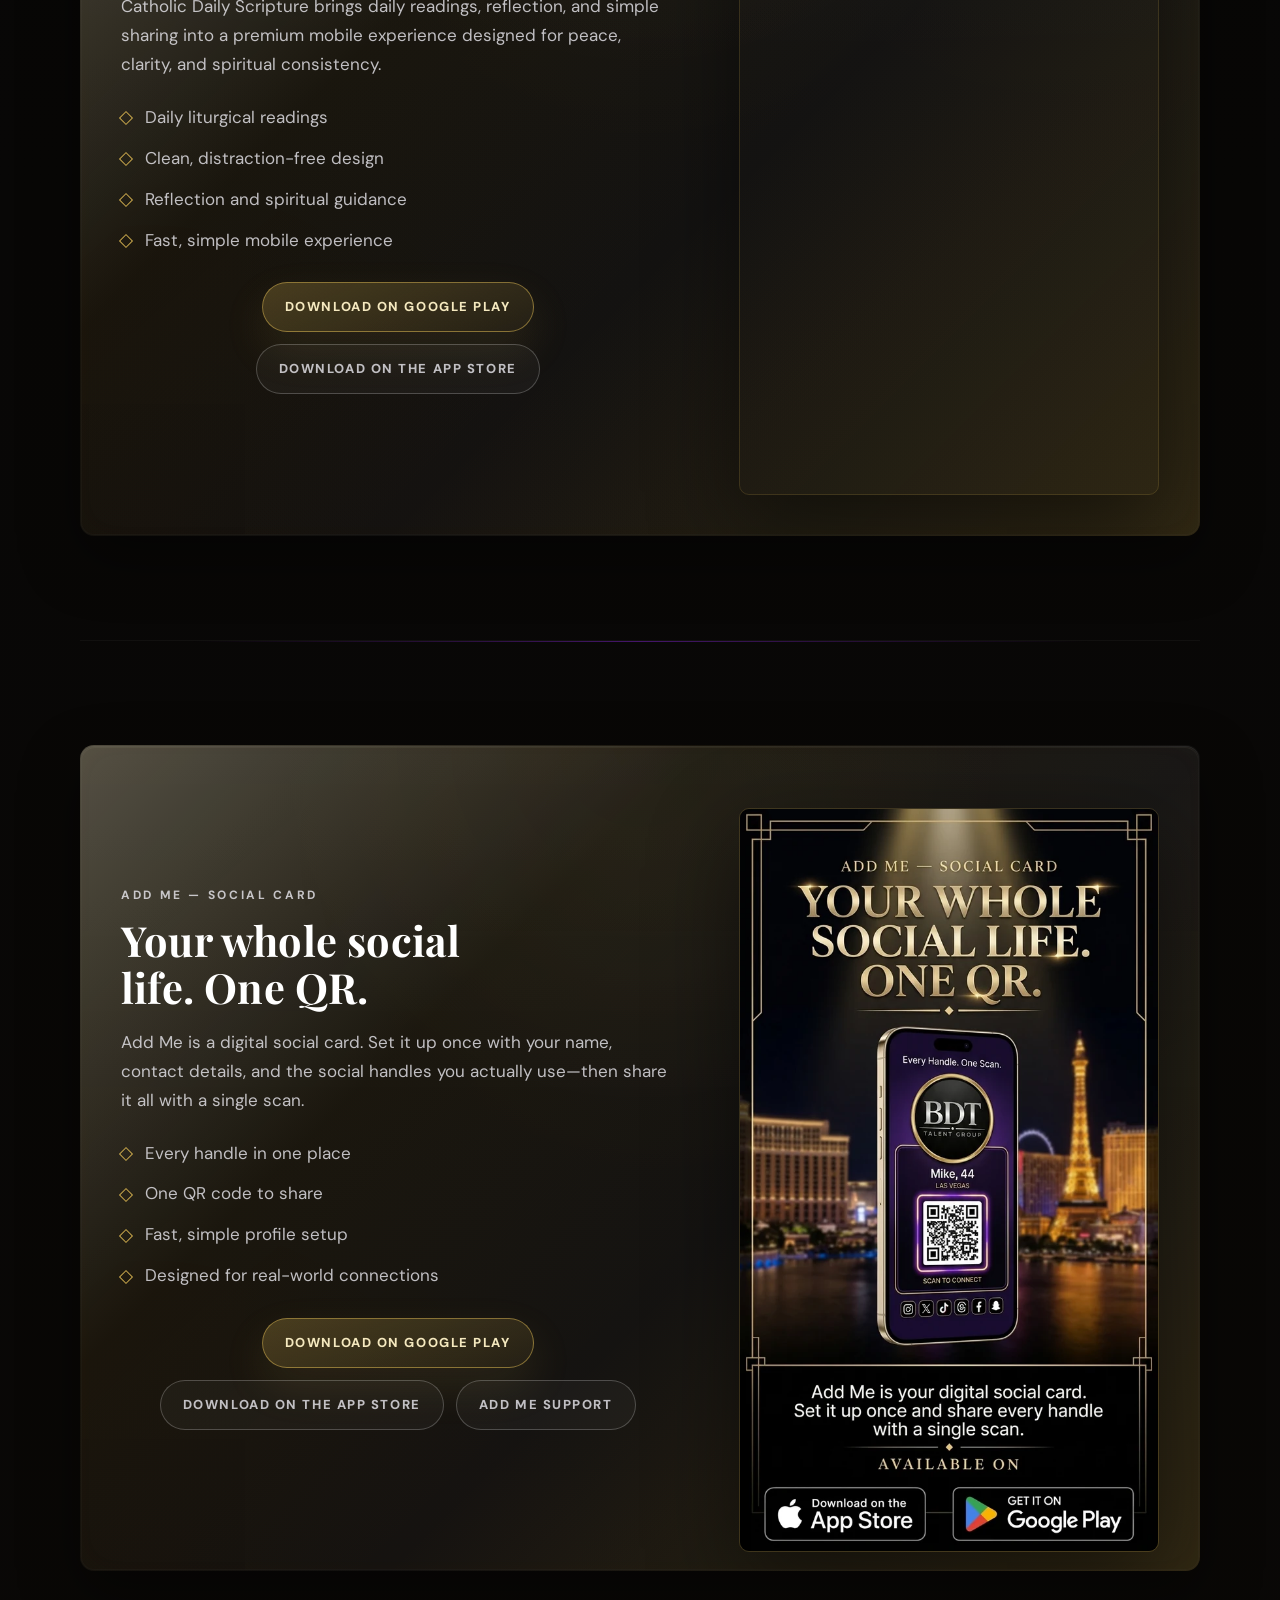
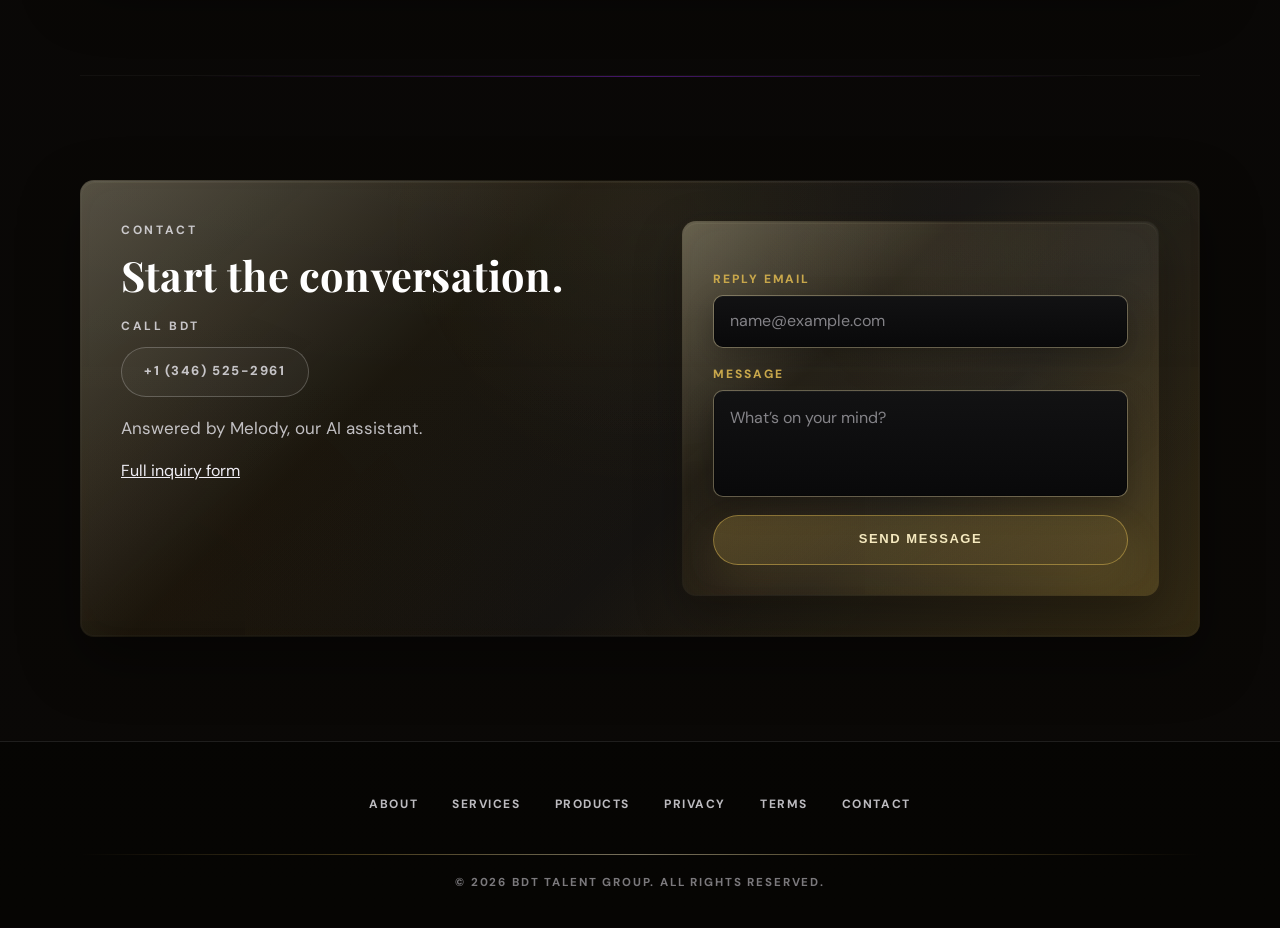
==== commit 02836792: "Use contact@bdttalentgroup.com for Add Me support and drop the Find your fit label Co-Authored-By: C" ====
--- a/index.html
+++ b/index.html
@@ -297,7 +297,6 @@
 
     <section class="section" id="service-fit" aria-labelledby="service-fit-title">
       <div class="section-heading reveal">
-        <p class="eyebrow">Find your fit</p>
         <h2 id="service-fit-title">Which service fits you?</h2>
         <p>Scope and pricing are agreed before any paid work.</p>
       </div>
--- a/assets/polish.css
+++ b/assets/polish.css
@@ -186,7 +186,7 @@
   line-height: 1.6;
 }
 
-/* The closing note under "Find your fit" was unstyled body text. */
+/* The closing note under the service-fit section was unstyled body text. */
 #service-fit > p {
   margin: 22px 0 0;
   color: var(--soft);
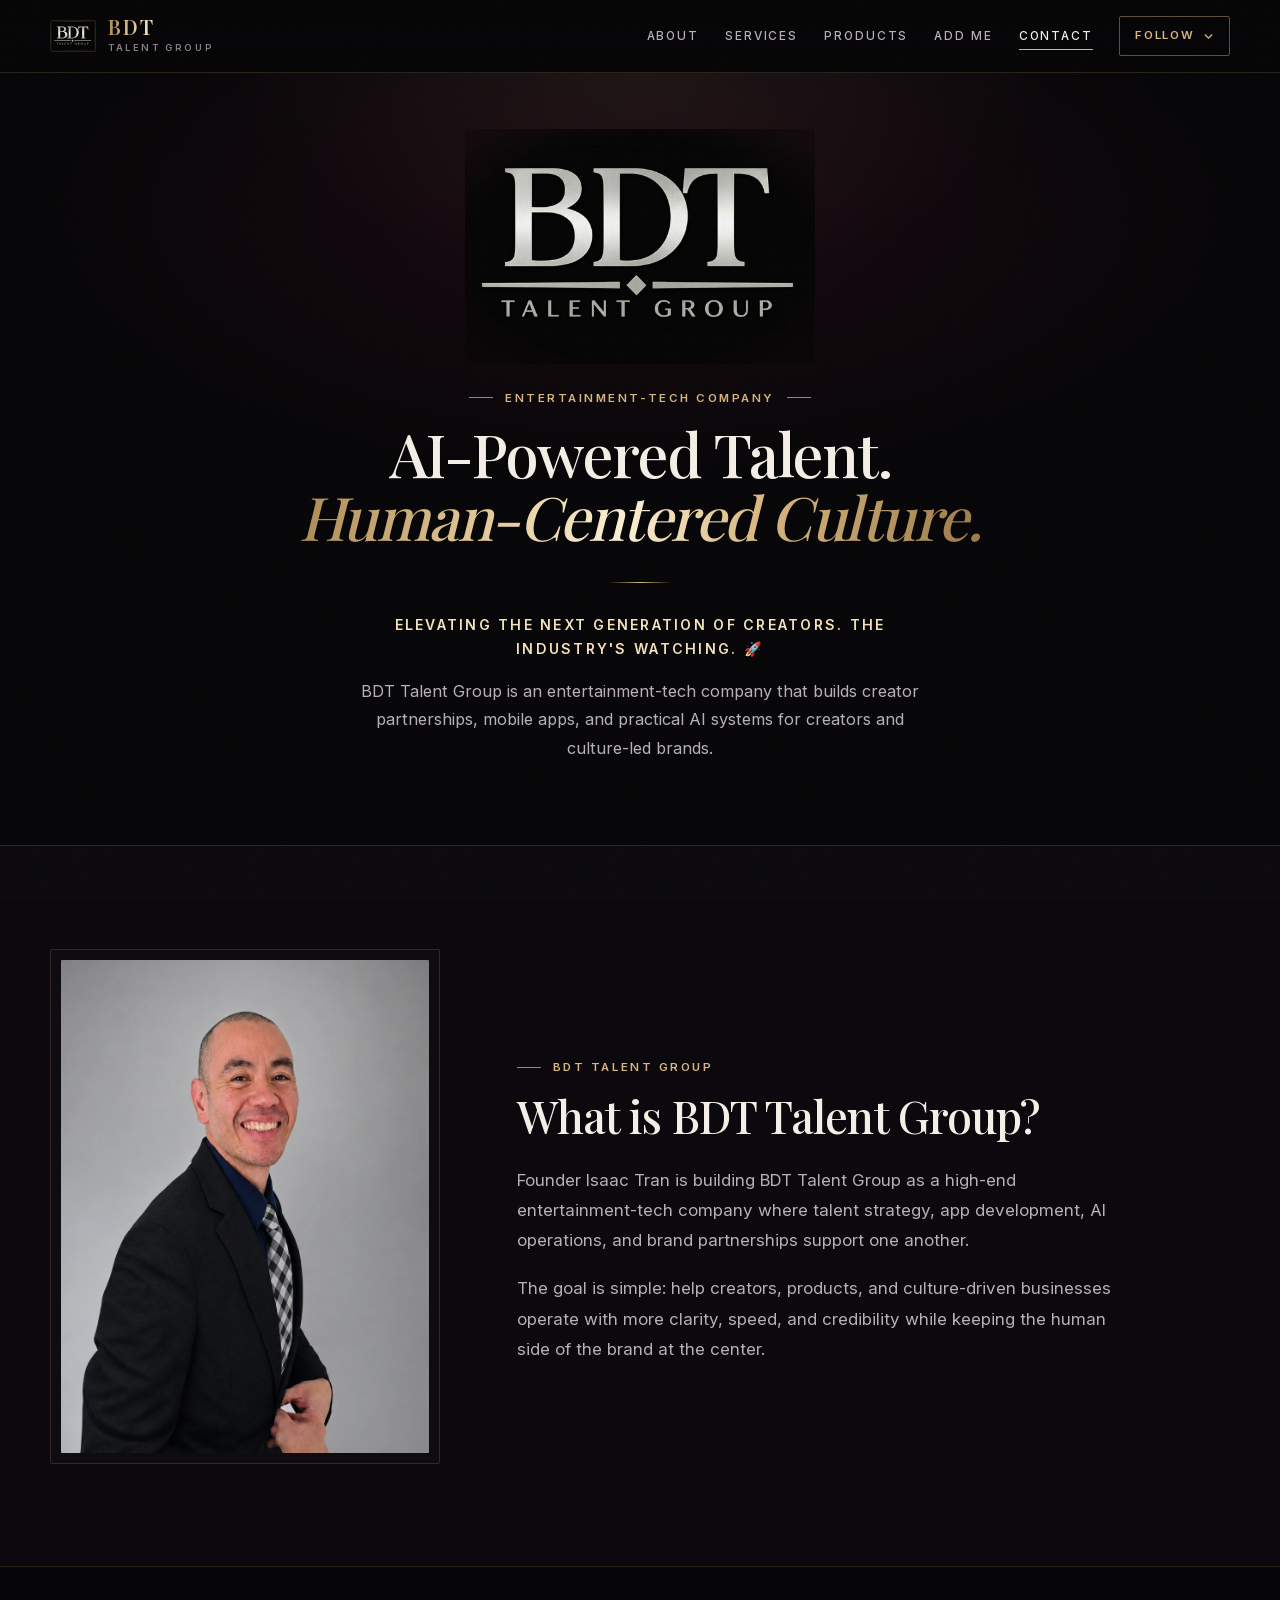
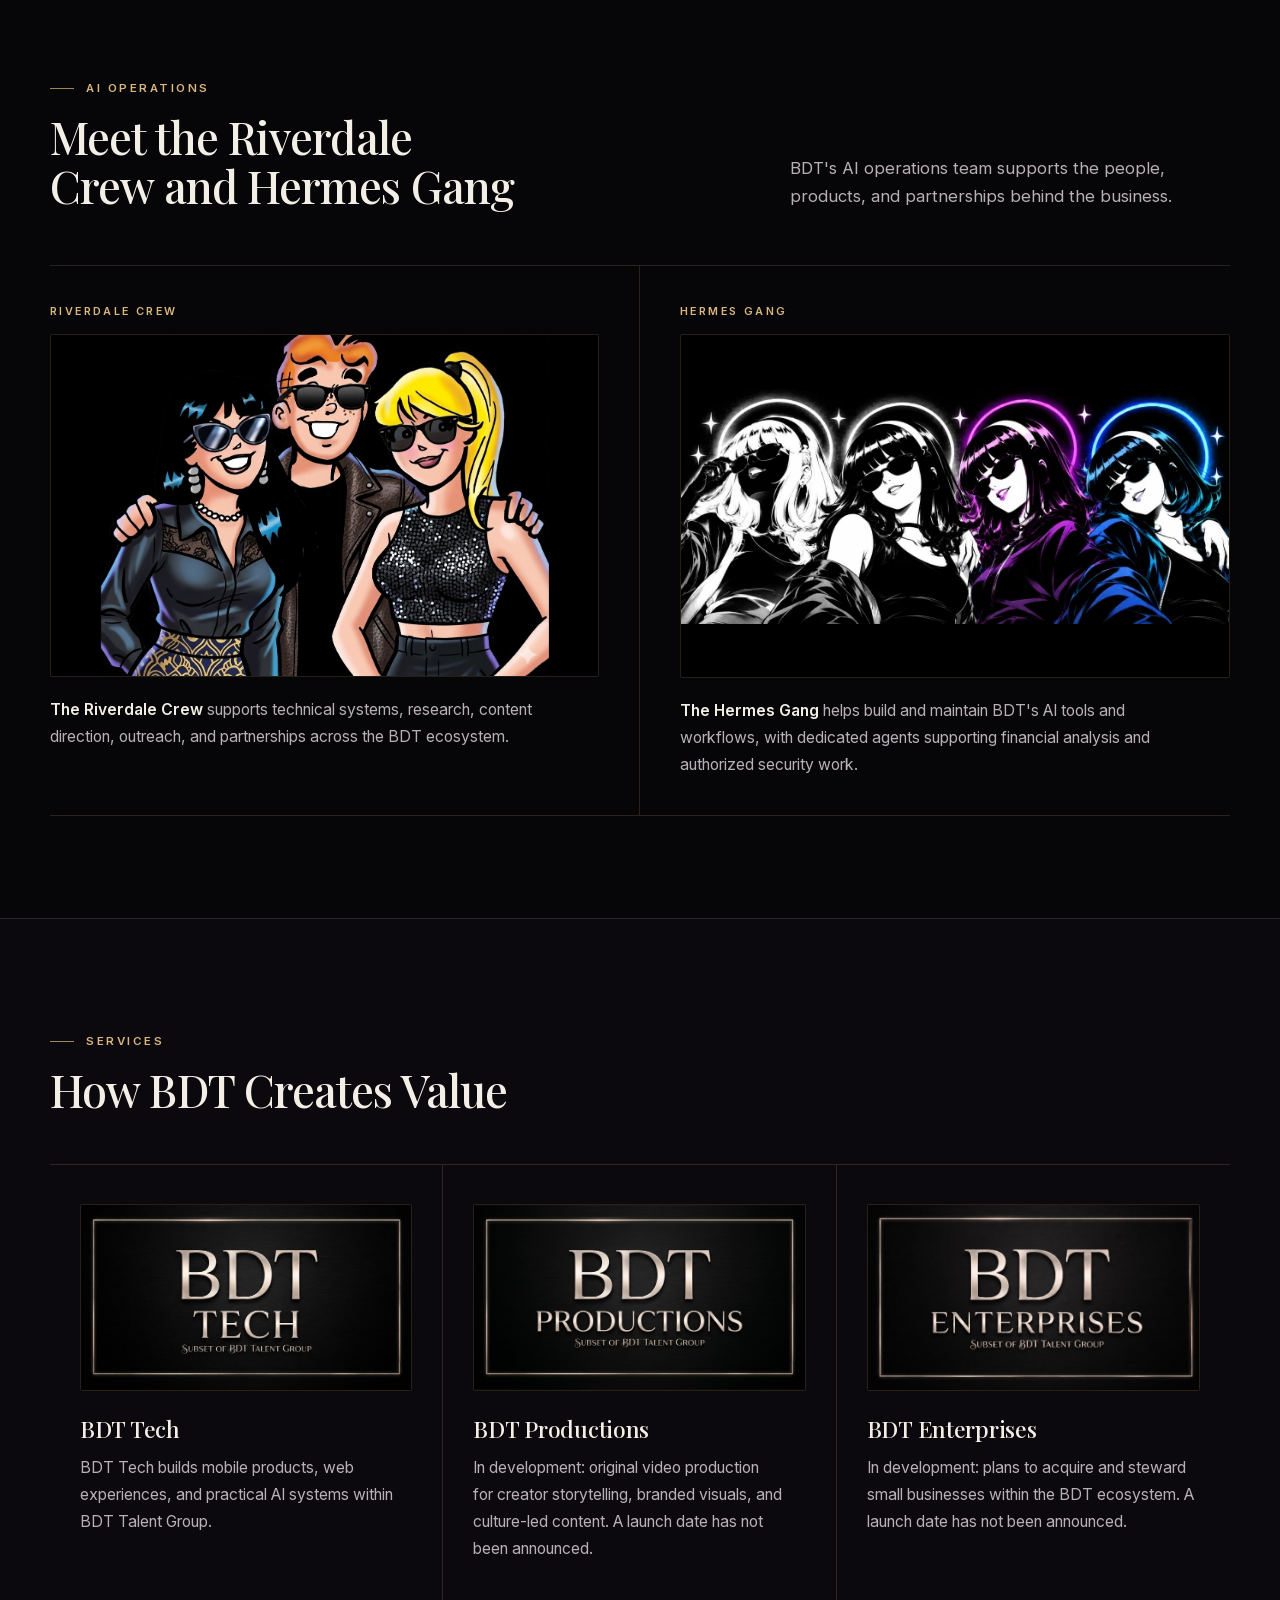
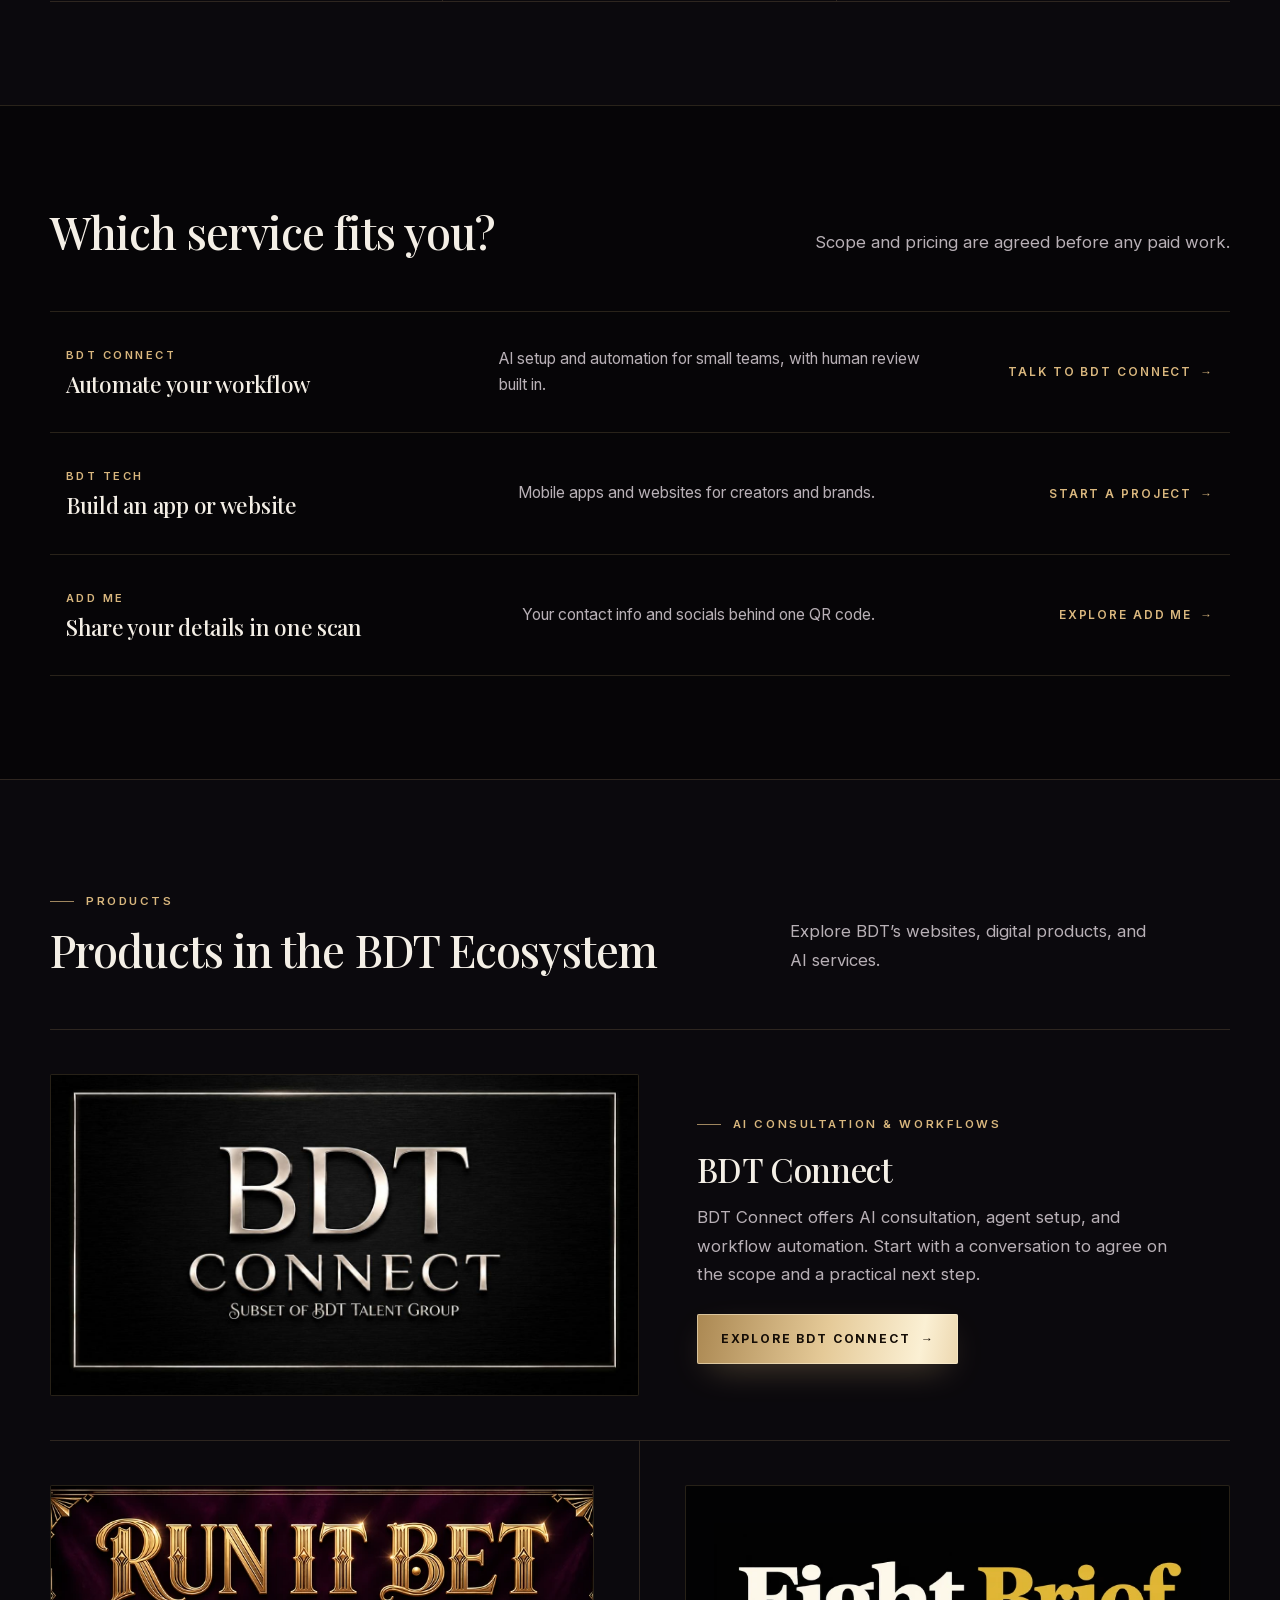
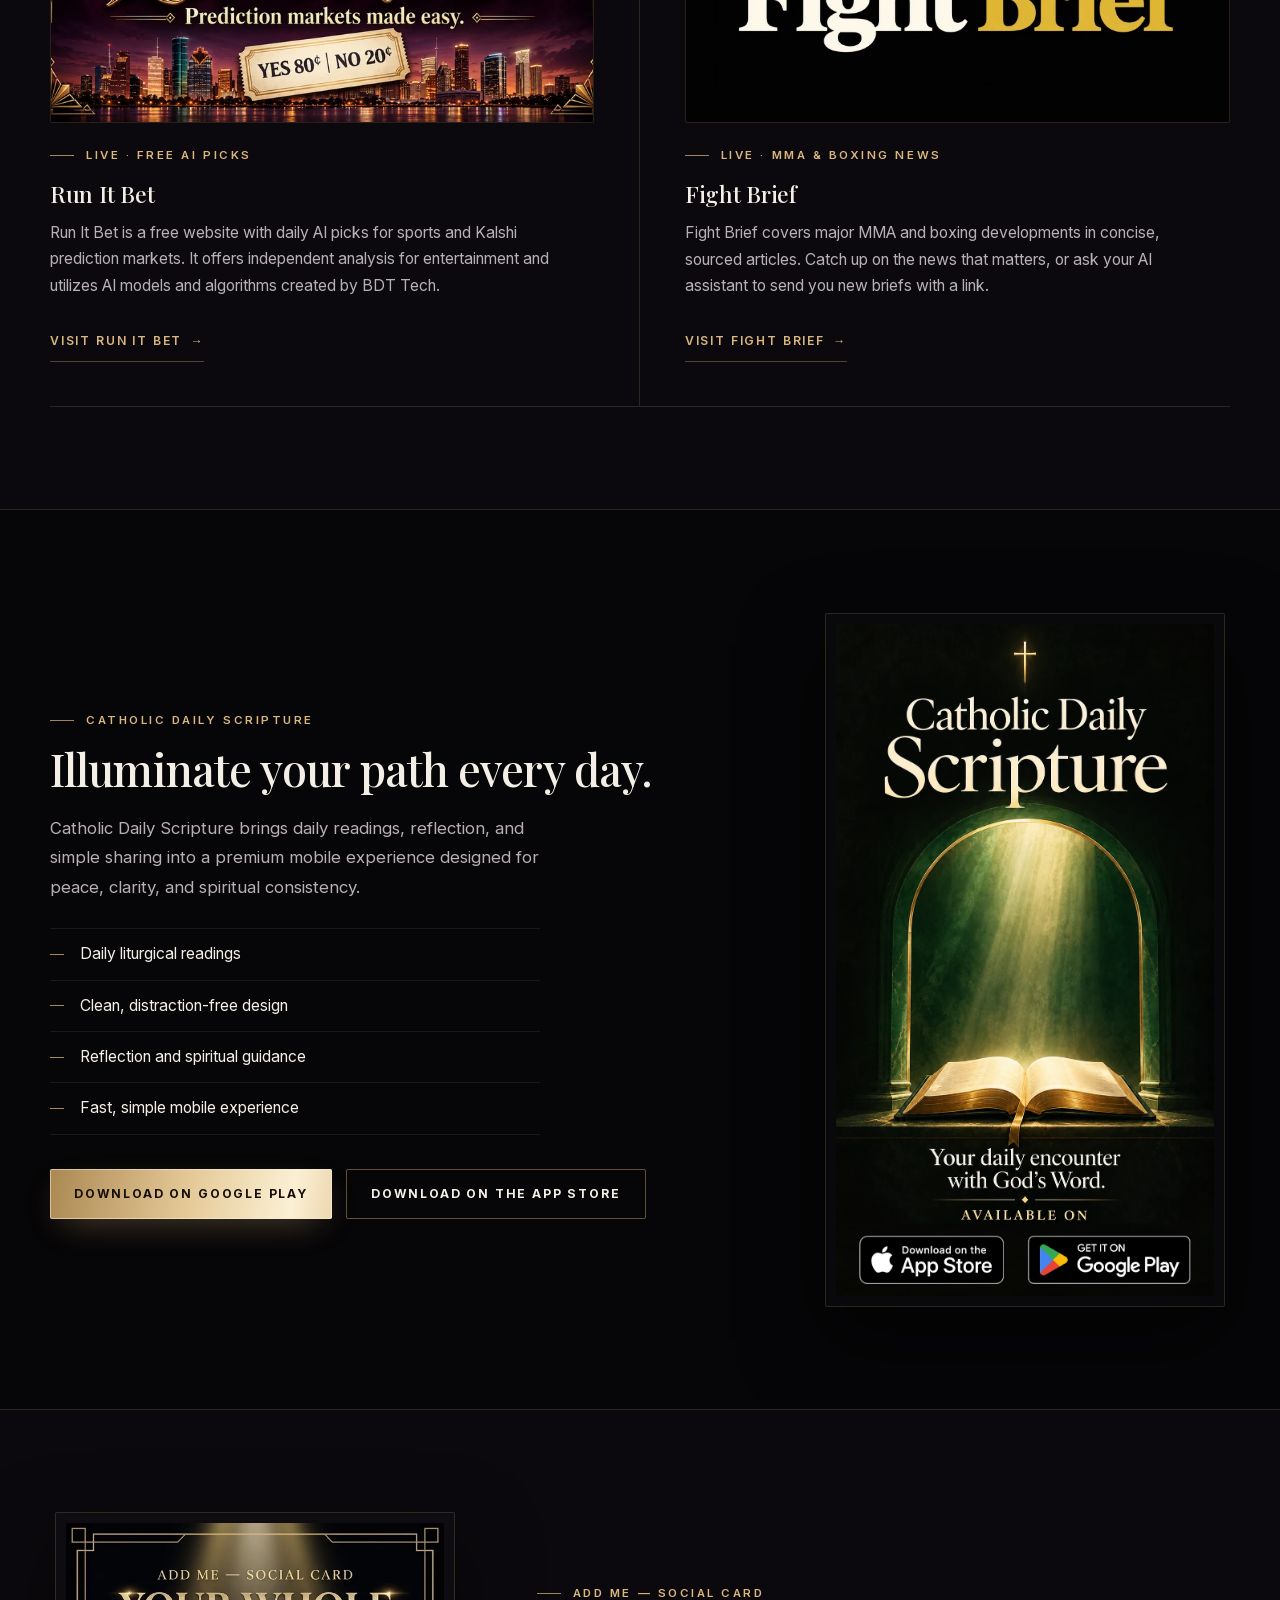
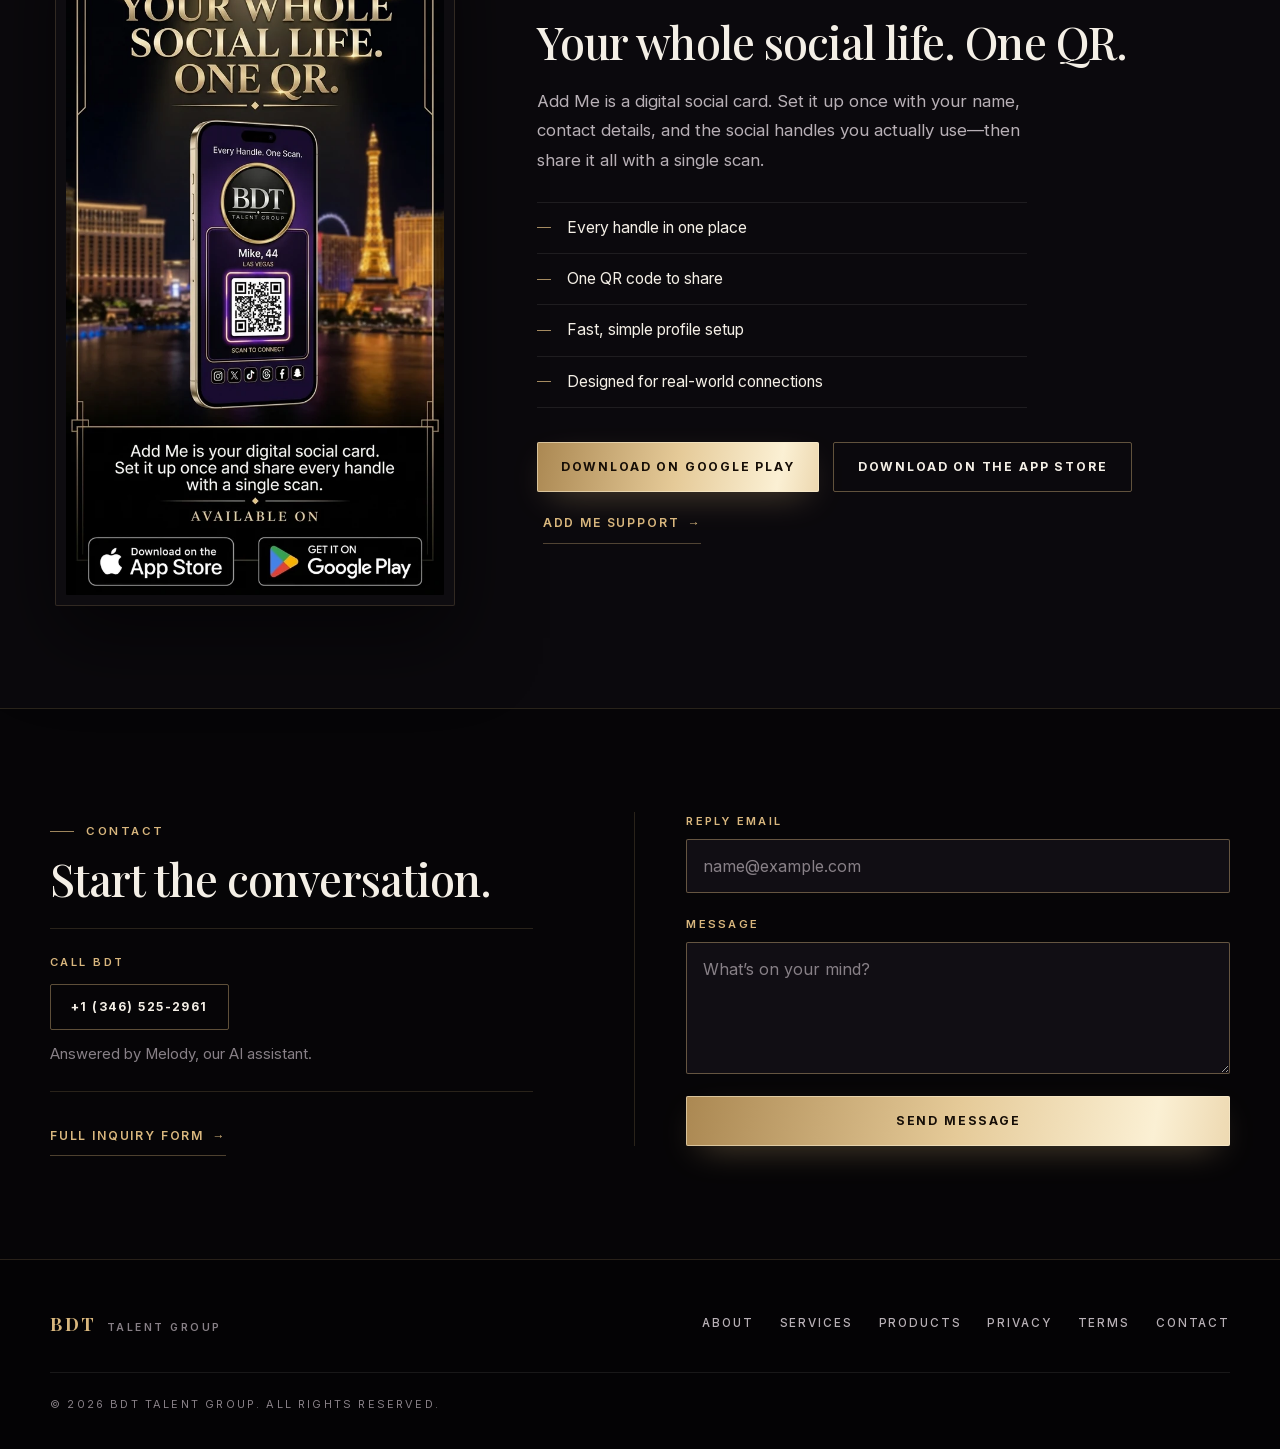
==== commit ac29b63f: "Redesign main site in Architectural Noir and clean up legacy assets - Replace rounded tile cards wit" ====
--- a/index.html
+++ b/index.html
@@ -18,7 +18,7 @@
     content="BDT Talent Group is a Houston-based entertainment-tech company building talent strategy, creator partnerships, mobile apps, and AI-powered creative operations."
   />
   <meta name="robots" content="index, follow" />
-  <meta name="theme-color" content="#0a0a0a" />
+  <meta name="theme-color" content="#060507" />
   <meta name="p:domain_verify" content="59d4fa2d8587a58c04c51d69b81452a5" />
   <link rel="canonical" href="https://bdttalentgroup.com/" />
   <meta property="og:type" content="website" />
@@ -41,12 +41,7 @@
   <link rel="icon" type="image/png" sizes="32x32" href="./assets/favicon-32x32.png" />
   <link rel="icon" type="image/png" sizes="16x16" href="./assets/favicon-16x16.png" />
   <link rel="apple-touch-icon" sizes="180x180" href="./assets/apple-touch-icon.png" />
-  <link rel="preconnect" href="https://fonts.googleapis.com" />
-  <link rel="preconnect" href="https://fonts.gstatic.com" crossorigin />
-  <link href="https://fonts.googleapis.com/css2?family=DM+Sans:wght@400;500;600;700&family=Playfair+Display:ital,wght@0,500;0,700;1,500&display=swap" rel="stylesheet" />
-  <link rel="stylesheet" href="./assets/site.css?v=20261121-type" />
-  <link rel="stylesheet" href="./assets/cinematic.css?v=20261024" />
-  <link rel="stylesheet" href="./assets/polish.css?v=20261121-type" />
+  <link rel="stylesheet" href="./assets/site.css?v=20261121-noir" />
   <script type="application/ld+json">
   {
     "@context": "https://schema.org",
@@ -91,18 +86,18 @@
   <header class="site-header">
     <nav class="nav-shell" aria-label="Primary navigation">
       <a class="brand-mark" href="#top" aria-label="BDT Talent Group home">
-        <img src="./assets/bdt-logo.jpeg" alt="" width="1200" height="804" decoding="async" />
-        <span>
+        <span class="brand-monogram" aria-hidden="true">
+          <img src="./assets/bdt-logo.jpeg" alt="" width="1200" height="804" decoding="async" />
+        </span>
+        <span class="brand-wordmark">
           <strong>BDT</strong>
           <small>Talent Group</small>
         </span>
       </a>
 
       <button class="menu-toggle" type="button" aria-expanded="false" aria-controls="primary-menu">
-        <span></span>
-        <span></span>
-        <span></span>
-        Menu
+        <span class="menu-bars" aria-hidden="true"><span></span><span></span><span></span></span>
+        <span class="menu-toggle-label">Menu</span>
       </button>
 
       <div class="nav-links" id="primary-menu">
@@ -111,73 +106,81 @@
         <a href="#products">Products</a>
         <a href="#add-me">Add Me</a>
         <a href="#contact">Contact</a>
-        <div class="menu-socials" role="group" aria-label="Social links">
-          <p class="menu-social-title">Social Media Links</p>
-          <a href="https://x.com/BDTTalentGroup" target="_blank" rel="noopener noreferrer" aria-label="BDT Talent Group on X">
-            <svg class="social-icon" aria-hidden="true" focusable="false"><use href="./assets/icons/social-icons.svg#icon-x"></use></svg>
-            <span>X</span>
-          </a>
-          <a href="https://bsky.app/profile/bdttalentgroup.bsky.social" target="_blank" rel="noopener noreferrer" aria-label="BDT Talent Group on Bluesky">
-            <svg class="social-icon" aria-hidden="true" focusable="false"><use href="./assets/icons/social-icons.svg#icon-bluesky"></use></svg>
-            <span>Bluesky</span>
-          </a>
-          <a href="https://www.tiktok.com/@bdttalentgroup" target="_blank" rel="noopener noreferrer" aria-label="BDT Talent Group on TikTok">
-            <svg class="social-icon" aria-hidden="true" focusable="false"><use href="./assets/icons/social-icons.svg#icon-tiktok"></use></svg>
-            <span>TikTok</span>
-          </a>
-          <a href="https://www.instagram.com/bdttalentgroup/" target="_blank" rel="noopener noreferrer" aria-label="BDT Talent Group on Instagram">
-            <svg class="social-icon" aria-hidden="true" focusable="false"><use href="./assets/icons/social-icons.svg#icon-instagram"></use></svg>
-            <span>Instagram</span>
-          </a>
-          <a href="https://www.threads.com/@bdttalentgroup" target="_blank" rel="noopener noreferrer" aria-label="BDT Talent Group on Threads">
-            <svg class="social-icon" aria-hidden="true" focusable="false"><use href="./assets/icons/social-icons.svg#icon-threads"></use></svg>
-            <span>Threads</span>
-          </a>
-          <a href="https://discord.com/channels/1495100240242413679/1495100241240785060" target="_blank" rel="noopener noreferrer" aria-label="Join BDT Talent Group on Discord">
-            <svg class="social-icon" aria-hidden="true" focusable="false"><use href="./assets/icons/social-icons.svg#icon-discord"></use></svg>
-            <span>Discord</span>
-          </a>
-          <a href="https://www.facebook.com/profile.php?id=61576643010008" target="_blank" rel="noopener noreferrer" aria-label="BDT Talent Group on Facebook">
-            <svg class="social-icon" aria-hidden="true" focusable="false"><use href="./assets/icons/social-icons.svg#icon-facebook"></use></svg>
-            <span>Facebook</span>
-          </a>
-          <a href="https://www.linkedin.com/in/isaac-tran-8668033ba/" target="_blank" rel="noopener noreferrer" aria-label="BDT Talent Group on LinkedIn">
-            <svg class="social-icon" aria-hidden="true" focusable="false"><use href="./assets/icons/social-icons.svg#icon-linkedin"></use></svg>
-            <span>LinkedIn</span>
-          </a>
-          <a href="https://snapchat.com/add/BDTTalentGroup" target="_blank" rel="noopener noreferrer" aria-label="BDT Talent Group on Snapchat">
-            <svg class="social-icon" aria-hidden="true" focusable="false"><use href="./assets/icons/social-icons.svg#icon-snapchat"></use></svg>
-            <span>Snapchat</span>
-          </a>
-          <a href="https://www.reddit.com/u/BDTTalentGroup" target="_blank" rel="noopener noreferrer" aria-label="BDT Talent Group on Reddit">
-            <svg class="social-icon" aria-hidden="true" focusable="false"><use href="./assets/icons/social-icons.svg#icon-reddit"></use></svg>
-            <span>Reddit</span>
-          </a>
-          <a href="https://www.pinterest.com/bdttalentgroup/" target="_blank" rel="noopener noreferrer" aria-label="BDT Talent Group on Pinterest">
-            <svg class="social-icon" aria-hidden="true" focusable="false"><use href="./assets/icons/social-icons.svg#icon-pinterest"></use></svg>
-            <span>Pinterest</span>
-          </a>
-          <a href="https://bdttalentgroup.substack.com/" target="_blank" rel="noopener noreferrer" aria-label="BDT Talent Group on Substack">
-            <svg class="social-icon" aria-hidden="true" focusable="false"><use href="./assets/icons/social-icons.svg#icon-substack"></use></svg>
-            <span>Substack</span>
-          </a>
-          <a href="https://medium.com/@bdttalentgroup" target="_blank" rel="noopener noreferrer" aria-label="BDT Talent Group on Medium">
-            <svg class="social-icon" aria-hidden="true" focusable="false"><use href="./assets/icons/social-icons.svg#icon-medium"></use></svg>
-            <span>Medium</span>
-          </a>
-          <a href="https://www.youtube.com/channel/UCxnQAWrGGaYikuy-N4YCTNQ" target="_blank" rel="noopener noreferrer" aria-label="BDT Talent Group on YouTube">
-            <svg class="social-icon" aria-hidden="true" focusable="false"><use href="./assets/icons/social-icons.svg#icon-youtube"></use></svg>
-            <span>YouTube</span>
-          </a>
+
+        <div class="social-drawer-wrap">
+          <button class="social-toggle" type="button" aria-expanded="false" aria-controls="social-links">
+            <span>Follow</span>
+            <svg class="chevron" viewBox="0 0 12 12" aria-hidden="true"><path d="M2.5 4.25 6 7.75l3.5-3.5" fill="none" stroke="currentColor" stroke-width="1.4" stroke-linecap="square"/></svg>
+          </button>
+
+          <div class="menu-socials" id="social-links" role="group" aria-label="Social links" hidden>
+            <p class="menu-social-title">Social Media Links</p>
+            <a href="https://x.com/BDTTalentGroup" target="_blank" rel="noopener noreferrer" aria-label="BDT Talent Group on X">
+              <svg class="social-icon" aria-hidden="true" focusable="false"><use href="./assets/icons/social-icons.svg#icon-x"></use></svg>
+              <span>X</span>
+            </a>
+            <a href="https://bsky.app/profile/bdttalentgroup.bsky.social" target="_blank" rel="noopener noreferrer" aria-label="BDT Talent Group on Bluesky">
+              <svg class="social-icon" aria-hidden="true" focusable="false"><use href="./assets/icons/social-icons.svg#icon-bluesky"></use></svg>
+              <span>Bluesky</span>
+            </a>
+            <a href="https://www.tiktok.com/@bdttalentgroup" target="_blank" rel="noopener noreferrer" aria-label="BDT Talent Group on TikTok">
+              <svg class="social-icon" aria-hidden="true" focusable="false"><use href="./assets/icons/social-icons.svg#icon-tiktok"></use></svg>
+              <span>TikTok</span>
+            </a>
+            <a href="https://www.instagram.com/bdttalentgroup/" target="_blank" rel="noopener noreferrer" aria-label="BDT Talent Group on Instagram">
+              <svg class="social-icon" aria-hidden="true" focusable="false"><use href="./assets/icons/social-icons.svg#icon-instagram"></use></svg>
+              <span>Instagram</span>
+            </a>
+            <a href="https://www.threads.com/@bdttalentgroup" target="_blank" rel="noopener noreferrer" aria-label="BDT Talent Group on Threads">
+              <svg class="social-icon" aria-hidden="true" focusable="false"><use href="./assets/icons/social-icons.svg#icon-threads"></use></svg>
+              <span>Threads</span>
+            </a>
+            <a href="https://discord.com/channels/1495100240242413679/1495100241240785060" target="_blank" rel="noopener noreferrer" aria-label="Join BDT Talent Group on Discord">
+              <svg class="social-icon" aria-hidden="true" focusable="false"><use href="./assets/icons/social-icons.svg#icon-discord"></use></svg>
+              <span>Discord</span>
+            </a>
+            <a href="https://www.facebook.com/profile.php?id=61576643010008" target="_blank" rel="noopener noreferrer" aria-label="BDT Talent Group on Facebook">
+              <svg class="social-icon" aria-hidden="true" focusable="false"><use href="./assets/icons/social-icons.svg#icon-facebook"></use></svg>
+              <span>Facebook</span>
+            </a>
+            <a href="https://www.linkedin.com/in/isaac-tran-8668033ba/" target="_blank" rel="noopener noreferrer" aria-label="BDT Talent Group on LinkedIn">
+              <svg class="social-icon" aria-hidden="true" focusable="false"><use href="./assets/icons/social-icons.svg#icon-linkedin"></use></svg>
+              <span>LinkedIn</span>
+            </a>
+            <a href="https://snapchat.com/add/BDTTalentGroup" target="_blank" rel="noopener noreferrer" aria-label="BDT Talent Group on Snapchat">
+              <svg class="social-icon" aria-hidden="true" focusable="false"><use href="./assets/icons/social-icons.svg#icon-snapchat"></use></svg>
+              <span>Snapchat</span>
+            </a>
+            <a href="https://www.reddit.com/u/BDTTalentGroup" target="_blank" rel="noopener noreferrer" aria-label="BDT Talent Group on Reddit">
+              <svg class="social-icon" aria-hidden="true" focusable="false"><use href="./assets/icons/social-icons.svg#icon-reddit"></use></svg>
+              <span>Reddit</span>
+            </a>
+            <a href="https://www.pinterest.com/bdttalentgroup/" target="_blank" rel="noopener noreferrer" aria-label="BDT Talent Group on Pinterest">
+              <svg class="social-icon" aria-hidden="true" focusable="false"><use href="./assets/icons/social-icons.svg#icon-pinterest"></use></svg>
+              <span>Pinterest</span>
+            </a>
+            <a href="https://bdttalentgroup.substack.com/" target="_blank" rel="noopener noreferrer" aria-label="BDT Talent Group on Substack">
+              <svg class="social-icon" aria-hidden="true" focusable="false"><use href="./assets/icons/social-icons.svg#icon-substack"></use></svg>
+              <span>Substack</span>
+            </a>
+            <a href="https://medium.com/@bdttalentgroup" target="_blank" rel="noopener noreferrer" aria-label="BDT Talent Group on Medium">
+              <svg class="social-icon" aria-hidden="true" focusable="false"><use href="./assets/icons/social-icons.svg#icon-medium"></use></svg>
+              <span>Medium</span>
+            </a>
+            <a href="https://www.youtube.com/channel/UCxnQAWrGGaYikuy-N4YCTNQ" target="_blank" rel="noopener noreferrer" aria-label="BDT Talent Group on YouTube">
+              <svg class="social-icon" aria-hidden="true" focusable="false"><use href="./assets/icons/social-icons.svg#icon-youtube"></use></svg>
+              <span>YouTube</span>
+            </a>
+          </div>
         </div>
       </div>
     </nav>
   </header>
 
   <main id="main">
-    <section class="hero section" id="top" aria-labelledby="hero-title">
-      <div class="hero-launch">
-        <div class="hero-logo-frame">
+    <section class="hero" id="top" aria-labelledby="hero-title">
+      <div class="wrap hero-inner">
+        <div class="hero-crest">
           <img
             class="hero-logo"
             src="./assets/bdt-logo.jpeg"
@@ -188,35 +191,42 @@
             decoding="async"
           />
         </div>
-        <p class="eyebrow">Entertainment-tech company</p>
+
+        <p class="eyebrow eyebrow-centered">Entertainment-tech company</p>
+
         <h1 id="hero-title" class="hero-mission">
           <span class="hero-line">AI-Powered Talent.</span>
-          <span class="hero-mission-accent">Human-Centered <span class="mission-break">Culture.</span></span>
+          <span class="hero-mission-accent">Human-Centered Culture.</span>
         </h1>
+
+        <div class="hero-rule" aria-hidden="true"></div>
+
         <p class="hero-tagline">
           Elevating the next generation of creators. The industry's watching. 🚀
         </p>
+
         <p class="hero-lede">
           BDT Talent Group is an entertainment-tech company that builds creator partnerships, mobile apps, and practical AI systems for creators and culture-led brands.
         </p>
       </div>
     </section>
 
-    <section class="section about-section" id="about" aria-labelledby="about-title">
-      <div class="section-card two-column reveal-card">
-        <div class="portrait-frame">
-          <div class="media-frame">
-          <img
-            src="./assets/isaac-tran.webp"
-            alt="Portrait of Isaac Tran, founder of BDT Talent Group"
-            width="855"
-            height="1145"
-            loading="lazy"
-            decoding="async"
-          />
-          </div>
-        </div>
-        <div>
+    <section class="band band-alt" id="about" aria-labelledby="about-title">
+      <div class="wrap about-spread reveal">
+        <div class="portrait-col">
+          <div class="editorial-frame">
+            <img
+              src="./assets/isaac-tran.webp"
+              alt="Portrait of Isaac Tran, founder of BDT Talent Group"
+              width="855"
+              height="1145"
+              loading="lazy"
+              decoding="async"
+            />
+          </div>
+        </div>
+
+        <div class="about-copy">
           <p class="eyebrow">BDT Talent Group</p>
           <h2 id="about-title">What is BDT Talent Group?</h2>
           <p>
@@ -229,224 +239,273 @@
       </div>
     </section>
 
-    <section class="section crew-section" id="crew" aria-labelledby="crew-title">
-      <div class="section-heading reveal">
-        <p class="eyebrow">AI operations</p>
-        <h2 id="crew-title">Meet the Riverdale Crew and Hermes Gang</h2>
-        <p>BDT's AI operations team supports the people, products, and partnerships behind the business.</p>
-      </div>
-
-      <figure class="wide-image reveal-card">
-        <div class="media-frame">
-          <img
-          src="./assets/Riverdale_Crew.jpg"
-          alt="Illustration of the Riverdale Crew AI agents, Archie, Betty, and Veronica"
-          width="1177"
-          height="896"
-          loading="lazy"
-          decoding="async"
-        />
-        </div>
-        <figcaption>
-          <p class="crew-caption-intro"><strong>The Riverdale Crew</strong> supports technical systems, research, content direction, outreach, and partnerships across the BDT ecosystem.</p>
-        </figcaption>
-      </figure>
-
-      <figure class="wide-image reveal-card">
-        <div class="media-frame">
-          <img
-          src="./assets/hermes-gang-1280.webp"
-          srcset="./assets/hermes-gang-640.webp 640w, ./assets/hermes-gang-1280.webp 1280w, ./assets/hermes-gang-1916.webp 1916w"
-          sizes="(max-width: 640px) calc(100vw - 54px), (max-width: 1160px) calc(100vw - 66px), 1094px"
-          alt="The Hermes Gang: four illustrated AI operations agents wearing sunglasses, with white, purple, and blue neon halos"
-          width="1916"
-          height="821"
-          loading="lazy"
-          decoding="async"
-        />
-        </div>
-        <figcaption>
-          <p class="crew-caption-intro"><strong>The Hermes Gang</strong> helps build and maintain BDT's AI tools and workflows, with dedicated agents supporting financial analysis and authorized security work.</p>
-        </figcaption>
-      </figure>
-    </section>
-
-    <section class="section" id="services" aria-labelledby="services-title">
-      <div class="section-heading reveal">
-        <p class="eyebrow">Services</p>
-        <h2 id="services-title">How BDT Creates Value</h2>
-      </div>
-      <div class="service-grid">
-        <article class="service-card reveal-card">
-          <img class="service-banner" src="./assets/services/bdt-tech-banner.jpg" alt="BDT Tech banner with metallic lettering on a dark background" width="768" height="419" loading="lazy" decoding="async" />
-          <h3>BDT Tech</h3>
-          <p>BDT Tech builds mobile products, web experiences, and practical AI systems within BDT Talent Group.</p>
+    <section class="band" id="crew" aria-labelledby="crew-title">
+      <div class="wrap">
+        <div class="section-header-split reveal">
+          <div>
+            <p class="eyebrow">AI operations</p>
+            <h2 id="crew-title">Meet the Riverdale Crew and Hermes Gang</h2>
+          </div>
+          <p class="section-intro">
+            BDT's AI operations team supports the people, products, and partnerships behind the business.
+          </p>
+        </div>
+
+        <div class="plates-grid">
+          <figure class="art-plate reveal">
+            <div class="plate-meta" aria-hidden="true">
+              <span>Riverdale Crew</span>
+            </div>
+            <div class="plate-stage">
+              <img
+                src="./assets/Riverdale_Crew.jpg"
+                alt="Illustration of the Riverdale Crew AI agents, Archie, Betty, and Veronica"
+                width="1177"
+                height="896"
+                loading="lazy"
+                decoding="async"
+              />
+            </div>
+            <figcaption>
+              <strong>The Riverdale Crew</strong> supports technical systems, research, content direction, outreach, and partnerships across the BDT ecosystem.
+            </figcaption>
+          </figure>
+
+          <figure class="art-plate reveal">
+            <div class="plate-meta" aria-hidden="true">
+              <span>Hermes Gang</span>
+            </div>
+            <div class="plate-stage">
+              <img
+                src="./assets/hermes-gang-1280.webp"
+                srcset="./assets/hermes-gang-640.webp 640w, ./assets/hermes-gang-1280.webp 1280w, ./assets/hermes-gang-1916.webp 1916w"
+                sizes="(max-width: 960px) calc(100vw - 48px), 560px"
+                alt="The Hermes Gang: four illustrated AI operations agents wearing sunglasses, with white, purple, and blue neon halos"
+                width="1916"
+                height="821"
+                loading="lazy"
+                decoding="async"
+              />
+            </div>
+            <figcaption>
+              <strong>The Hermes Gang</strong> helps build and maintain BDT's AI tools and workflows, with dedicated agents supporting financial analysis and authorized security work.
+            </figcaption>
+          </figure>
+        </div>
+      </div>
+    </section>
+
+    <section class="band band-alt" id="services" aria-labelledby="services-title">
+      <div class="wrap">
+        <div class="section-header-stack reveal">
+          <p class="eyebrow">Services</p>
+          <h2 id="services-title">How BDT Creates Value</h2>
+        </div>
+
+        <div class="ledger-grid">
+          <article class="ledger-col reveal">
+            <div class="ledger-media">
+              <img src="./assets/services/bdt-tech-banner.jpg?v=20261121-clean" alt="BDT Tech banner with metallic lettering on a dark background" width="768" height="419" loading="lazy" decoding="async" />
+            </div>
+            <h3>BDT Tech</h3>
+            <p>BDT Tech builds mobile products, web experiences, and practical AI systems within BDT Talent Group.</p>
+          </article>
+
+          <article class="ledger-col reveal">
+            <div class="ledger-media">
+              <img src="./assets/services/bdt-productions-banner.jpg?v=20261121-clean" alt="BDT Productions banner with metallic lettering on a dark background" width="768" height="419" loading="lazy" decoding="async" />
+            </div>
+            <h3>BDT Productions</h3>
+            <p>In development: original video production for creator storytelling, branded visuals, and culture-led content. A launch date has not been announced.</p>
+          </article>
+
+          <article class="ledger-col reveal">
+            <div class="ledger-media">
+              <img src="./assets/services/bdt-enterprises-banner.jpg" alt="BDT Enterprises banner with metallic lettering on a dark background" width="768" height="418" loading="lazy" decoding="async" />
+            </div>
+            <h3>BDT Enterprises</h3>
+            <p>In development: plans to acquire and steward small businesses within the BDT ecosystem. A launch date has not been announced.</p>
+          </article>
+        </div>
+      </div>
+    </section>
+
+    <section class="band" id="service-fit" aria-labelledby="service-fit-title">
+      <div class="wrap">
+        <div class="section-header-split reveal">
+          <div>
+            <h2 id="service-fit-title">Which service fits you?</h2>
+          </div>
+          <p class="section-intro">Scope and pricing are agreed before any paid work.</p>
+        </div>
+
+        <div class="directory-list">
+          <a class="directory-row reveal" href="/connect/">
+            <div class="dir-head">
+              <span class="dir-tag">BDT Connect</span>
+              <h3>Automate your workflow</h3>
+            </div>
+            <p class="dir-desc">AI setup and automation for small teams, with human review built in.</p>
+            <span class="dir-cta">Talk to BDT Connect <span class="arrow" aria-hidden="true">→</span></span>
+          </a>
+
+          <a class="directory-row reveal" href="#contact">
+            <div class="dir-head">
+              <span class="dir-tag">BDT Tech</span>
+              <h3>Build an app or website</h3>
+            </div>
+            <p class="dir-desc">Mobile apps and websites for creators and brands.</p>
+            <span class="dir-cta">Start a project <span class="arrow" aria-hidden="true">→</span></span>
+          </a>
+
+          <a class="directory-row reveal" href="/add-me/">
+            <div class="dir-head">
+              <span class="dir-tag">Add Me</span>
+              <h3>Share your details in one scan</h3>
+            </div>
+            <p class="dir-desc">Your contact info and socials behind one QR code.</p>
+            <span class="dir-cta">Explore Add Me <span class="arrow" aria-hidden="true">→</span></span>
+          </a>
+        </div>
+      </div>
+    </section>
+
+    <section class="band band-alt" id="products" aria-labelledby="products-title">
+      <div class="wrap">
+        <div class="section-header-split reveal">
+          <div>
+            <p class="eyebrow">Products</p>
+            <h2 id="products-title">Products in the BDT Ecosystem</h2>
+          </div>
+          <p class="section-intro">Explore BDT’s websites, digital products, and AI services.</p>
+        </div>
+
+        <article class="flagship-product reveal">
+          <a class="product-media-link" href="/connect/" aria-label="Explore BDT Connect AI consultation">
+            <img src="./assets/products/bdt-connect-banner.jpg" alt="BDT Connect silver logo with Subset of BDT Talent Group tagline" width="1280" height="698" loading="lazy" decoding="async" />
+          </a>
+          <div class="flagship-body">
+            <p class="eyebrow">AI consultation &amp; workflows</p>
+            <h3>BDT Connect</h3>
+            <p>BDT Connect offers AI consultation, agent setup, and workflow automation. Start with a conversation to agree on the scope and a practical next step.</p>
+            <a class="button button-primary" href="/connect/">Explore BDT Connect <span aria-hidden="true">→</span></a>
+          </div>
         </article>
-        <article class="service-card reveal-card">
-          <img class="service-banner" src="./assets/services/bdt-productions-banner.jpg" alt="BDT Productions banner with metallic lettering on a dark background" width="768" height="419" loading="lazy" decoding="async" />
-          <h3>BDT Productions</h3>
-          <p>In development: original video production for creator storytelling, branded visuals, and culture-led content. A launch date has not been announced.</p>
-        </article>
-        <article class="service-card reveal-card">
-          <img class="service-banner" src="./assets/services/bdt-enterprises-banner.jpg" alt="BDT Enterprises banner with metallic lettering on a dark background" width="768" height="418" loading="lazy" decoding="async" />
-          <h3>BDT Enterprises</h3>
-          <p>In development: plans to acquire and steward small businesses within the BDT ecosystem. A launch date has not been announced.</p>
-        </article>
-      </div>
-    </section>
-
-    <section class="section" id="service-fit" aria-labelledby="service-fit-title">
-      <div class="section-heading reveal">
-        <h2 id="service-fit-title">Which service fits you?</h2>
-        <p>Scope and pricing are agreed before any paid work.</p>
-      </div>
-      <div class="service-grid">
-        <article class="service-card reveal-card">
-          <p class="eyebrow">BDT Connect</p>
-          <h3>Automate your workflow</h3>
-          <p>AI setup and automation for small teams, with human review built in.</p>
-          <a class="text-link" href="/connect/">Talk to BDT Connect</a>
-        </article>
-        <article class="service-card reveal-card">
-          <p class="eyebrow">BDT Tech</p>
-          <h3>Build an app or website</h3>
-          <p>Mobile apps and websites for creators and brands.</p>
-          <a class="text-link" href="#contact">Start a project</a>
-        </article>
-        <article class="service-card reveal-card">
-          <p class="eyebrow">Add Me</p>
-          <h3>Share your details in one scan</h3>
-          <p>Your contact info and socials behind one QR code.</p>
-          <a class="text-link" href="/add-me/">Explore Add Me</a>
-        </article>
-      </div>
-    </section>
-
-    <section class="section" id="products" aria-labelledby="products-title">
-      <div class="section-heading reveal">
-        <p class="eyebrow">Products</p>
-        <h2 id="products-title">Products in the BDT Ecosystem</h2>
-        <p>Explore BDT’s websites, digital products, and AI services.</p>
-      </div>
-      <div class="product-grid">
-        <article class="product-card featured reveal-card">
-          <a class="product-banner-link" href="/connect/" aria-label="Explore BDT Connect AI consultation">
-            <img class="product-banner" src="./assets/products/bdt-connect-banner.jpg" alt="BDT Connect silver logo with Subset of BDT Talent Group tagline" width="1280" height="698" loading="lazy" decoding="async" />
-          </a>
-          <p class="eyebrow">AI consultation &amp; workflows</p>
-          <h3>BDT Connect</h3>
-          <p>BDT Connect offers AI consultation, agent setup, and workflow automation. Start with a conversation to agree on the scope and a practical next step.</p>
-          <a class="text-link" href="/connect/">Explore BDT Connect</a>
-        </article>
-        <article class="product-card reveal-card">
-          <a class="product-banner-link" href="https://www.runitbet.com/" target="_blank" rel="noopener noreferrer" aria-label="Visit Run It Bet (opens in a new tab)">
-          <picture class="product-banner-picture">
-            <source
-              type="image/webp"
-              srcset="./assets/products/runit-bet-banner-800.webp?v=20260925 800w, ./assets/products/runit-bet-banner-1600.webp?v=20260925 1600w"
-              sizes="(max-width: 640px) calc(100vw - 68px), 500px"
-            />
-            <img class="product-banner" src="./assets/products/runit-bet-banner.png?v=20260925" alt="Run It Bet — Prediction markets made easy. Gold lettering above the Houston skyline with YES 80¢ and NO 20¢ odds." width="1942" height="809" loading="lazy" decoding="async" />
-          </picture>
-          </a>
-          <p class="eyebrow">Live · Free AI picks</p>
-          <h3>Run It Bet</h3>
-          <p>Run It Bet is a free website with daily AI picks for sports and Kalshi prediction markets. It offers independent analysis for entertainment and utilizes AI models and algorithms created by BDT Tech.</p>
-          <a class="text-link" href="https://www.runitbet.com/" target="_blank" rel="noopener noreferrer">Visit Run It Bet</a>
-        </article>
-        <article class="product-card reveal-card">
-          <a class="product-banner-link" href="https://fightbrief.com/" target="_blank" rel="noopener noreferrer" aria-label="Visit Fight Brief (opens in a new tab)">
-            <img class="product-banner" src="./assets/products/fight-brief-wordmark.webp" srcset="./assets/products/fight-brief-wordmark-720.webp 720w, ./assets/products/fight-brief-wordmark.webp 1440w" sizes="(max-width: 640px) calc(100vw - 68px), 500px" alt="Fight Brief — bold ivory and gold lettering on black" width="1440" height="480" loading="lazy" decoding="async" />
-          </a>
-          <p class="eyebrow">Live · MMA &amp; boxing news</p>
-          <h3>Fight Brief</h3>
-          <p>Fight Brief covers major MMA and boxing developments in concise, sourced articles. Catch up on the news that matters, or ask your AI assistant to send you new briefs with a link.</p>
-          <a class="text-link" href="https://fightbrief.com/" target="_blank" rel="noopener noreferrer">Visit Fight Brief</a>
-        </article>
-      </div>
-    </section>
-
-    <section class="section promo-section" id="catholic-daily" aria-labelledby="promo-title">
-      <div class="promo-grid reveal-card">
-        <div class="promo-copy">
+
+        <div class="product-duo">
+          <article class="product-entry reveal">
+            <a class="product-media-link" href="https://www.runitbet.com/" target="_blank" rel="noopener noreferrer" aria-label="Visit Run It Bet (opens in a new tab)">
+              <picture>
+                <source type="image/webp" srcset="./assets/products/runit-bet-banner-800.webp?v=20260925 800w, ./assets/products/runit-bet-banner-1600.webp?v=20260925 1600w" sizes="(max-width: 960px) calc(100vw - 48px), 540px" />
+                <img src="./assets/products/runit-bet-banner.png?v=20260925" alt="Run It Bet — Prediction markets made easy. Gold lettering above the Houston skyline with YES 80¢ and NO 20¢ odds." width="1942" height="809" loading="lazy" decoding="async" />
+              </picture>
+            </a>
+            <p class="eyebrow">Live · Free AI picks</p>
+            <h3>Run It Bet</h3>
+            <p>Run It Bet is a free website with daily AI picks for sports and Kalshi prediction markets. It offers independent analysis for entertainment and utilizes AI models and algorithms created by BDT Tech.</p>
+            <a class="text-link" href="https://www.runitbet.com/" target="_blank" rel="noopener noreferrer">Visit Run It Bet <span class="arrow" aria-hidden="true">→</span></a>
+          </article>
+
+          <article class="product-entry reveal">
+            <a class="product-media-link product-media-contain" href="https://fightbrief.com/" target="_blank" rel="noopener noreferrer" aria-label="Visit Fight Brief (opens in a new tab)">
+              <img src="./assets/products/fight-brief-wordmark.webp" srcset="./assets/products/fight-brief-wordmark-720.webp 720w, ./assets/products/fight-brief-wordmark.webp 1440w" sizes="(max-width: 960px) calc(100vw - 48px), 540px" alt="Fight Brief — bold ivory and gold lettering on black" width="1440" height="480" loading="lazy" decoding="async" />
+            </a>
+            <p class="eyebrow">Live · MMA &amp; boxing news</p>
+            <h3>Fight Brief</h3>
+            <p>Fight Brief covers major MMA and boxing developments in concise, sourced articles. Catch up on the news that matters, or ask your AI assistant to send you new briefs with a link.</p>
+            <a class="text-link" href="https://fightbrief.com/" target="_blank" rel="noopener noreferrer">Visit Fight Brief <span class="arrow" aria-hidden="true">→</span></a>
+          </article>
+        </div>
+      </div>
+    </section>
+
+    <section class="band" id="catholic-daily" aria-labelledby="promo-title">
+      <div class="wrap app-spread reveal">
+        <div class="app-copy">
           <p class="eyebrow">Catholic Daily Scripture</p>
           <h2 id="promo-title">Illuminate your path every day.</h2>
           <p>
             Catholic Daily Scripture brings daily readings, reflection, and simple sharing into a premium mobile experience designed for peace, clarity, and spiritual consistency.
           </p>
-          <ul class="feature-list">
+          <ul class="spec-list">
             <li>Daily liturgical readings</li>
             <li>Clean, distraction-free design</li>
             <li>Reflection and spiritual guidance</li>
             <li>Fast, simple mobile experience</li>
           </ul>
-          <div class="hero-actions">
+          <div class="action-row">
             <a class="button button-primary" href="https://play.google.com/store/apps/details?id=com.isaac.catholicdailyscripture" target="_blank" rel="noopener noreferrer">Download on Google Play</a>
             <a class="button button-secondary" href="https://apps.apple.com/us/app/catholic-daily-scripture/id6767425822" target="_blank" rel="noopener noreferrer">Download on the App Store</a>
           </div>
         </div>
-        <div class="flyer-link">
-          <img
-            src="./assets/promos/catholic-daily-scripture-altar-banner-official-stores.webp"
-            alt="Catholic Daily Scripture: a gold cross and illuminated emerald arch over an open Bible, with the message Your daily encounter with God’s Word. Available on the App Store and Google Play, with official download badges."
-            width="941"
-            height="1672"
-            loading="lazy"
-            decoding="async"
-          />
-        </div>
-      </div>
-    </section>
-
-    <section class="section promo-section" id="add-me" aria-labelledby="add-me-title">
-      <div class="promo-grid reveal-card">
-        <div class="promo-copy">
+
+        <div class="app-poster">
+          <div class="editorial-frame poster-frame">
+            <img
+              src="./assets/promos/catholic-daily-scripture-altar-banner-official-stores.webp"
+              alt="Catholic Daily Scripture: a gold cross and illuminated emerald arch over an open Bible, with the message Your daily encounter with God’s Word. Available on the App Store and Google Play, with official download badges."
+              width="941"
+              height="1672"
+              loading="lazy"
+              decoding="async"
+            />
+          </div>
+        </div>
+      </div>
+    </section>
+
+    <section class="band band-alt" id="add-me" aria-labelledby="add-me-title">
+      <div class="wrap app-spread app-spread-reversed reveal">
+        <div class="app-poster">
+          <div class="editorial-frame poster-frame">
+            <picture>
+              <source type="image/webp" srcset="./assets/promos/add-me-social-card-banner-640.webp 640w, ./assets/promos/add-me-social-card-banner-official-stores.webp 941w" sizes="(max-width: 640px) calc(100vw - 48px), 420px" />
+              <img
+                src="./assets/promos/add-me-social-card-banner-official-stores.webp"
+                alt="Add Me — Social Card promotional banner featuring the BDT Talent Group logo, personal QR code, social handles, and official App Store and Google Play download badges."
+                width="941"
+                height="1672"
+                loading="lazy"
+                decoding="async"
+              />
+            </picture>
+          </div>
+        </div>
+
+        <div class="app-copy">
           <p class="eyebrow">Add Me — Social Card</p>
           <h2 id="add-me-title">Your whole social life. One QR.</h2>
           <p>
             Add Me is a digital social card. Set it up once with your name, contact details, and the social handles you actually use—then share it all with a single scan.
           </p>
-          <ul class="feature-list">
+          <ul class="spec-list">
             <li>Every handle in one place</li>
             <li>One QR code to share</li>
             <li>Fast, simple profile setup</li>
             <li>Designed for real-world connections</li>
           </ul>
-          <div class="hero-actions">
+          <div class="action-row">
             <a class="button button-primary" href="https://play.google.com/store/apps/details?id=com.iket721.AddMe" target="_blank" rel="noopener noreferrer">Download on Google Play</a>
             <a class="button button-secondary" href="https://apps.apple.com/us/app/add-me-social-card/id6789752738" target="_blank" rel="noopener noreferrer">Download on the App Store</a>
-            <a class="button button-secondary" href="./add-me/support.html">Add Me Support</a>
-          </div>
-        </div>
-        <div class="flyer-link">
-          <picture>
-            <source
-              type="image/webp"
-              srcset="./assets/promos/add-me-social-card-banner-640.webp 640w, ./assets/promos/add-me-social-card-banner-official-stores.webp 941w"
-              sizes="(max-width: 640px) calc(100vw - 72px), 420px"
-            />
-            <img
-              src="./assets/promos/add-me-social-card-banner-official-stores.webp"
-              alt="Add Me — Social Card promotional banner featuring the BDT Talent Group logo, personal QR code, social handles, and official App Store and Google Play download badges."
-              width="941"
-              height="1672"
-              loading="lazy"
-              decoding="async"
-            />
-          </picture>
-        </div>
-      </div>
-    </section>
-
-    <section class="section contact-section" id="contact" aria-labelledby="contact-title">
-      <div class="section-card contact-grid">
-        <div>
+            <a class="text-link inline-support-link" href="./add-me/support.html">Add Me Support <span class="arrow" aria-hidden="true">→</span></a>
+          </div>
+        </div>
+      </div>
+    </section>
+
+    <section class="band" id="contact" aria-labelledby="contact-title">
+      <div class="wrap contact-spread">
+        <div class="contact-info">
           <p class="eyebrow">Contact</p>
           <h2 id="contact-title">Start the conversation.</h2>
-          <p class="eyebrow">Call BDT</p>
-          <a class="button button-secondary" href="tel:+13465252961">+1 (346) 525-2961</a>
-          <p>Answered by Melody, our AI assistant.</p>
-          <a href="./contact.html">Full inquiry form</a>
+
+          <div class="contact-direct">
+            <p class="direct-label">Call BDT</p>
+            <a class="button button-secondary phone-button" href="tel:+13465252961">+1 (346) 525-2961</a>
+            <p class="melody-note">Answered by Melody, our AI assistant.</p>
+          </div>
+
+          <a class="text-link" href="./contact.html">Full inquiry form <span class="arrow" aria-hidden="true">→</span></a>
         </div>
 
         <form class="contact-form" aria-label="Quick message" action="https://formspree.io/f/mojykkbw" method="POST">
@@ -462,16 +521,20 @@
           </label>
           <label>
             <span>Message</span>
-            <textarea name="message" rows="3" placeholder="What’s on your mind?" maxlength="5000" required></textarea>
+            <textarea name="message" rows="4" placeholder="What’s on your mind?" maxlength="5000" required></textarea>
           </label>
-          <button class="button button-primary" type="submit">Send message</button>
+          <button class="button button-primary submit-btn-full" type="submit">Send message</button>
         </form>
       </div>
     </section>
   </main>
 
   <footer class="site-footer">
-    <div class="footer-grid">
+    <div class="wrap footer-inner">
+      <div class="footer-brand">
+        <strong>BDT</strong>
+        <span>Talent Group</span>
+      </div>
       <nav class="footer-links" aria-label="Footer navigation">
         <a href="#about">About</a>
         <a href="#services">Services</a>
@@ -481,14 +544,12 @@
         <a href="./contact.html">Contact</a>
       </nav>
     </div>
-
-    <div class="footer-divider" aria-hidden="true"></div>
-    <p class="legal-line">&copy; <span id="current-year">2026</span> BDT Talent Group. All rights reserved.</p>
+    <div class="wrap footer-bottom">
+      <p class="legal-line">&copy; <span id="current-year">2026</span> BDT Talent Group. All rights reserved.</p>
+    </div>
   </footer>
 
-  <script src="./assets/form-handler.js?v=20261009" defer></script>
-  <script src="./assets/site.js?v=20261024-cine" defer></script>
-  <script src="./assets/polish.js?v=20261110" defer></script>
-  <script src="./assets/cinematic.js?v=20261024" defer></script>
+  <script src="./assets/form-handler.js?v=20261121-noir" defer></script>
+  <script src="./assets/site.js?v=20261121-noir" defer></script>
 </body>
 </html>
--- a/assets/site.css
+++ b/assets/site.css
@@ -1,1020 +1,1399 @@
+/*
+ * BDT Talent Group — Architectural Noir Design System
+ * Unified stylesheet for homepage, contact, Add Me, support, legal, and 404.
+ * Harmonized with BDT Connect (/connect/): obsidian canvas, champagne-gold
+ * hairlines, sharp 2px geometry, self-hosted Playfair + Inter, and subtle
+ * compositor-friendly motion (disabled under prefers-reduced-motion).
+ */
+
+@font-face {
+  font-family: "Inter";
+  src: url("./fonts/inter-latin.woff2") format("woff2");
+  font-weight: 100 900;
+  font-display: swap;
+}
+
+@font-face {
+  font-family: "Playfair";
+  src: url("./fonts/playfair-latin.woff2") format("woff2");
+  font-weight: 400 900;
+  font-display: swap;
+}
+
 :root {
-  --bg: #080808;
-  --surface: #111113;
-  --surface-strong: #171414;
-  --line: rgba(201, 168, 76, 0.22);
-  --line-soft: rgba(255, 255, 255, 0.1);
-  --gold: #c9a84c;
-  --gold-light: #f1d78f;
-  --gold-warm: #f5e9bf;
-  --champagne: #d8bd78;
-  --purple: #6a1fa8;
-  --crimson: #8b0000;
-  --text: #f0eef5;
-  --muted: rgba(240, 238, 245, 0.72);
-  --soft: rgba(240, 238, 245, 0.54);
-  --max: 1120px;
-  --shadow: 0 28px 80px rgba(0, 0, 0, 0.42);
-  --reveal-ease: cubic-bezier(0.16, 1, 0.3, 1);
-}
-
-* {
+  --bg: #060507;
+  --bg-alt: #0b090d;
+  --surface: #110e14;
+  --ink: #f4efe6;
+  --ink-muted: #b8b0b6;
+  --ink-soft: #888087;
+  --gold: #d9b77e;
+  --gold-hi: #f4e2bd;
+  --gold-lo: #9a7a48;
+  --rule: rgba(217, 183, 126, 0.17);
+  --rule-strong: rgba(217, 183, 126, 0.42);
+  --rule-subtle: rgba(244, 239, 230, 0.085);
+  --foil: linear-gradient(100deg, #ab8852 0%, #e5ca98 28%, #fbf0d4 48%, #d8b57c 68%, #9a7a48 100%);
+  --serif: "Playfair", Georgia, "Times New Roman", serif;
+  --sans: "Inter", -apple-system, BlinkMacSystemFont, "Helvetica Neue", Arial, sans-serif;
+  --ease: cubic-bezier(0.22, 1, 0.36, 1);
+  --max: 1180px;
+  --gutter: clamp(20px, 4vw, 40px);
+  --header-h: 72px;
+  color-scheme: dark;
+}
+
+*,
+*::before,
+*::after {
   box-sizing: border-box;
 }
 
 html {
+  background: var(--bg);
   scroll-behavior: smooth;
-  background: var(--bg);
+  scroll-padding-top: calc(var(--header-h) + 20px);
+  -webkit-text-size-adjust: 100%;
+  text-size-adjust: 100%;
 }
 
 body {
   margin: 0;
   min-height: 100vh;
   min-width: 320px;
-  overflow-x: hidden;
-  color: var(--text);
-  background:
-    linear-gradient(120deg, rgba(106, 31, 168, 0.16), transparent 28%),
-    linear-gradient(240deg, rgba(139, 0, 0, 0.14), transparent 30%),
-    linear-gradient(180deg, #09090a 0%, #060606 48%, #0a0806 100%);
-  font-family: "DM Sans", Arial, sans-serif;
-}
-
-body::before {
+  overflow-x: clip;
+  background: var(--bg);
+  color: var(--ink);
+  font: 400 1.04rem/1.7 var(--sans);
+  -webkit-font-smoothing: antialiased;
+  -moz-osx-font-smoothing: grayscale;
+  text-rendering: optimizeLegibility;
+  -webkit-tap-highlight-color: rgba(217, 183, 126, 0.14);
+}
+
+/* Subtle leather-grain tooth matching /connect/ */
+body::after {
   content: "";
   position: fixed;
   inset: 0;
+  z-index: 90;
   pointer-events: none;
-  opacity: 0.22;
-  background-image:
-    linear-gradient(rgba(255, 255, 255, 0.035) 1px, transparent 1px),
-    linear-gradient(90deg, rgba(255, 255, 255, 0.03) 1px, transparent 1px);
-  background-size: 56px 56px;
+  opacity: 0.028;
+  background-image: url("data:image/svg+xml,%3Csvg xmlns='http://www.w3.org/2000/svg' width='180' height='180'%3E%3Cfilter id='n'%3E%3CfeTurbulence type='fractalNoise' baseFrequency='.9' numOctaves='2' stitchTiles='stitch'/%3E%3C/filter%3E%3Crect width='180' height='180' filter='url(%23n)'/%3E%3C/svg%3E");
 }
 
 img {
+  display: block;
   max-width: 100%;
   height: auto;
-  display: block;
 }
 
 a {
   color: inherit;
+  text-decoration: none;
+}
+
+button,
+input,
+select,
+textarea {
+  font: inherit;
 }
 
 a:focus-visible,
 button:focus-visible,
 input:focus-visible,
 select:focus-visible,
-textarea:focus-visible {
-  outline: 2px solid var(--gold-light);
+textarea:focus-visible,
+summary:focus-visible {
+  outline: 2px solid var(--gold-hi);
   outline-offset: 3px;
+  border-radius: 2px;
+}
+
+::selection {
+  background: var(--gold);
+  color: var(--bg);
+}
+
+[hidden] {
+  display: none !important;
 }
 
 .skip-link {
+  position: fixed;
+  top: 10px;
+  left: 10px;
+  z-index: 200;
+  padding: 10px 14px;
+  background: var(--gold);
+  color: var(--bg);
+  font-size: 0.78rem;
+  font-weight: 700;
+  letter-spacing: 0.1em;
+  text-transform: uppercase;
+  transform: translateY(-200%);
+}
+
+.skip-link:focus {
+  transform: none;
+}
+
+.wrap {
+  width: min(var(--max), calc(100% - var(--gutter) * 2));
+  margin-inline: auto;
+}
+
+/* ── Typography ─────────────────────────────────────────────────────────── */
+h1,
+h2,
+h3,
+p,
+figure,
+ul,
+ol {
+  margin: 0;
+}
+
+h1,
+h2,
+h3 {
+  font-family: var(--serif);
+  font-weight: 500;
+  color: var(--ink);
+  text-wrap: balance;
+}
+
+h1 {
+  font-size: clamp(2.15rem, 4.2vw, 3.35rem);
+  line-height: 1.08;
+  letter-spacing: -0.022em;
+}
+
+h2 {
+  font-size: clamp(1.95rem, 3.5vw, 3rem);
+  line-height: 1.09;
+  letter-spacing: -0.02em;
+}
+
+h3 {
+  font-size: clamp(1.3rem, 1.8vw, 1.6rem);
+  line-height: 1.22;
+  letter-spacing: -0.012em;
+}
+
+p {
+  color: var(--ink-muted);
+  text-wrap: pretty;
+}
+
+.eyebrow {
+  display: inline-flex;
+  align-items: center;
+  gap: 12px;
+  margin-bottom: 16px;
+  color: var(--gold);
+  font-size: 0.72rem;
+  font-weight: 600;
+  letter-spacing: 0.22em;
+  line-height: 1.45;
+  text-transform: uppercase;
+}
+
+.eyebrow::before {
+  content: "";
+  width: 24px;
+  height: 1px;
+  background: var(--gold);
+  opacity: 0.72;
+  flex: none;
+}
+
+.eyebrow-centered::after {
+  content: "";
+  width: 24px;
+  height: 1px;
+  background: var(--gold);
+  opacity: 0.72;
+  flex: none;
+}
+
+/* ── Buttons & Editorial Links ──────────────────────────────────────────── */
+.button {
+  position: relative;
+  display: inline-flex;
+  align-items: center;
+  justify-content: center;
+  gap: 10px;
+  min-height: 50px;
+  padding: 12px 24px;
+  overflow: hidden;
+  isolation: isolate;
+  border-radius: 2px;
+  border: 0;
+  font-size: 0.76rem;
+  font-weight: 700;
+  letter-spacing: 0.15em;
+  line-height: 1.3;
+  text-align: center;
+  text-transform: uppercase;
+  cursor: pointer;
+  transition:
+    transform 260ms var(--ease),
+    background-position 550ms var(--ease),
+    box-shadow 260ms var(--ease),
+    border-color 240ms ease,
+    background-color 240ms ease,
+    color 240ms ease;
+}
+
+.button-primary {
+  background: var(--foil);
+  background-size: 180% 100%;
+  background-position: 0 0;
+  color: #160e07;
+  box-shadow:
+    inset 0 0 0 1px rgba(251, 240, 212, 0.55),
+    0 12px 36px -14px rgba(217, 183, 126, 0.48);
+}
+
+.button-primary::after {
+  content: "";
   position: absolute;
-  top: 12px;
-  left: 12px;
-  z-index: 100;
-  transform: translateY(-160%);
-  padding: 10px 14px;
-  border: 1px solid var(--gold);
-  border-radius: 6px;
-  background: #000;
-  color: var(--gold-warm);
-  text-decoration: none;
-}
-
-.skip-link:focus {
+  inset: 0;
+  background: linear-gradient(105deg, transparent 32%, rgba(255, 255, 255, 0.5) 50%, transparent 68%);
+  transform: translateX(-125%);
+  pointer-events: none;
+}
+
+.button-secondary {
+  background: transparent;
+  color: var(--ink);
+  border: 1px solid var(--rule-strong);
+}
+
+@media (hover: hover) and (pointer: fine) {
+  .button-primary:hover {
+    background-position: 100% 0;
+    transform: translateY(-2px);
+    box-shadow:
+      inset 0 0 0 1px rgba(251, 240, 212, 0.8),
+      0 18px 46px -14px rgba(217, 183, 126, 0.68);
+  }
+
+  .button-primary:hover::after {
+    transform: translateX(125%);
+    transition: transform 760ms var(--ease);
+  }
+
+  .button-secondary:hover {
+    border-color: var(--gold);
+    background: rgba(217, 183, 126, 0.08);
+    color: var(--gold-hi);
+    transform: translateY(-1px);
+  }
+}
+
+.button:active {
   transform: translateY(0);
 }
 
+.button:disabled {
+  opacity: 0.65;
+  cursor: wait;
+}
+
+.text-link {
+  display: inline-flex;
+  align-items: center;
+  gap: 8px;
+  min-height: 40px;
+  padding: 6px 0;
+  color: var(--gold);
+  font-size: 0.76rem;
+  font-weight: 600;
+  letter-spacing: 0.15em;
+  text-transform: uppercase;
+  border-bottom: 1px solid rgba(217, 183, 126, 0.34);
+  transition: color 220ms ease, border-color 220ms ease;
+}
+
+.text-link .arrow {
+  display: inline-block;
+  transition: transform 280ms var(--ease);
+}
+
+.text-link:hover {
+  color: var(--gold-hi);
+  border-color: var(--gold-hi);
+}
+
+.text-link:hover .arrow {
+  transform: translateX(4px);
+}
+
+/* ── Sticky Header & Scroll Progress Hairline ───────────────────────────── */
 .site-header {
   position: sticky;
   top: 0;
-  z-index: 50;
-  border-bottom: 1px solid var(--line-soft);
-  background: rgba(8, 8, 8, 0.84);
-  backdrop-filter: blur(18px);
+  z-index: 60;
+  background: rgba(6, 5, 7, 0.84);
+  backdrop-filter: blur(18px) saturate(130%);
+  -webkit-backdrop-filter: blur(18px) saturate(130%);
+  border-bottom: 1px solid var(--rule);
+  transition: background-color 360ms var(--ease), box-shadow 360ms var(--ease), border-color 360ms var(--ease);
+}
+
+.site-header.is-scrolled {
+  background: rgba(6, 5, 7, 0.94);
+  border-bottom-color: rgba(217, 183, 126, 0.24);
+  box-shadow: 0 14px 40px rgba(0, 0, 0, 0.42);
+}
+
+/* Compositor-driven gold reading-progress hairline */
+@supports (animation-timeline: scroll()) {
+  .site-header::after {
+    content: "";
+    position: absolute;
+    left: 0;
+    right: 0;
+    bottom: -1px;
+    height: 1px;
+    pointer-events: none;
+    background: linear-gradient(90deg, rgba(217, 183, 126, 0.15), var(--gold) 45%, var(--gold-hi));
+    transform-origin: 0 50%;
+    transform: scaleX(0);
+    animation: header-progress linear both;
+    animation-timeline: scroll(root block);
+  }
+}
+
+@keyframes header-progress {
+  to {
+    transform: scaleX(1);
+  }
 }
 
 .nav-shell {
-  width: calc(100% - 36px);
-  max-width: var(--max);
-  min-height: 76px;
-  margin: 0 auto;
+  width: min(var(--max), calc(100% - var(--gutter) * 2));
+  min-height: var(--header-h);
+  margin-inline: auto;
   display: flex;
   align-items: center;
   justify-content: space-between;
-  gap: 22px;
+  gap: 20px;
+  position: relative;
 }
 
 .brand-mark {
   display: inline-flex;
   align-items: center;
   gap: 12px;
-  text-decoration: none;
-}
-
-.brand-mark img {
-  width: 58px;
-  height: 42px;
+  min-height: 44px;
+}
+
+.brand-monogram {
+  width: 46px;
+  height: 32px;
+  overflow: hidden;
+  border: 1px solid var(--rule);
+  border-radius: 2px;
+  background: #000;
+  flex: none;
+}
+
+.brand-monogram img {
+  width: 100%;
+  height: 100%;
   object-fit: cover;
-  border: 1px solid rgba(201, 168, 76, 0.24);
-  border-radius: 6px;
-}
-
-.brand-mark strong {
+}
+
+.brand-wordmark strong {
   display: block;
-  font-family: "Playfair Display", Georgia, serif;
+  font-family: var(--serif);
   font-size: 1.25rem;
-  letter-spacing: 0.18em;
-  color: var(--gold-light);
-}
-
-.brand-mark small {
+  font-weight: 600;
+  letter-spacing: 0.1em;
+  line-height: 1;
+  background: var(--foil);
+  -webkit-background-clip: text;
+  background-clip: text;
+  -webkit-text-fill-color: transparent;
+}
+
+.brand-wordmark small {
   display: block;
-  margin-top: 2px;
-  color: var(--soft);
-  font-size: 0.62rem;
-  font-weight: 700;
-  letter-spacing: 0.22em;
+  margin-top: 3px;
+  color: var(--ink-soft);
+  font-size: 0.58rem;
+  font-weight: 600;
+  letter-spacing: 0.28em;
   text-transform: uppercase;
 }
 
 .nav-links {
   display: flex;
   align-items: center;
-  gap: 6px;
-}
-
-.menu-socials {
-  display: flex;
-  align-items: center;
-  gap: 4px;
-  margin-left: 6px;
-  padding-left: 10px;
-  border-left: 1px solid rgba(201, 168, 76, 0.16);
-}
-
-.menu-social-title {
-  display: none;
-}
-
-.nav-links a,
-.footer-links a {
-  padding: 10px 12px;
-  border: 1px solid transparent;
-  border-radius: 999px;
-  color: var(--muted);
-  font-size: 0.72rem;
-  font-weight: 700;
-  letter-spacing: 0.14em;
-  text-transform: uppercase;
-  text-decoration: none;
-  transition: color 180ms ease, background 180ms ease, border-color 180ms ease;
-}
-
-.nav-links a:hover,
-.nav-links a:focus-visible,
-.nav-links a:active,
-.nav-links a.is-lit,
-.nav-links a.is-active,
-.nav-links a[aria-current="location"],
-.footer-links a:hover,
-.footer-links a:focus-visible,
-.footer-links a:active,
-.footer-links a.is-lit {
-  color: var(--gold-warm);
-  border-color: rgba(201, 168, 76, 0.48);
-  background: rgba(201, 168, 76, 0.08);
-  box-shadow: 0 0 24px rgba(201, 168, 76, 0.12);
-  text-shadow: 0 0 18px rgba(241, 215, 143, 0.42);
-}
-
-.menu-toggle {
-  display: none;
-  align-items: center;
-  gap: 7px;
+  gap: 26px;
+}
+
+.nav-links > a {
+  position: relative;
+  display: inline-flex;
+  align-items: center;
   min-height: 44px;
-  border: 1px solid var(--line);
-  border-radius: 999px;
-  background: rgba(255, 255, 255, 0.04);
-  color: var(--gold-warm);
-  padding: 10px 13px;
-  font: inherit;
-  font-size: 0.68rem;
-  font-weight: 700;
+  padding: 8px 0;
+  color: var(--ink-muted);
+  font-size: 0.74rem;
+  font-weight: 500;
   letter-spacing: 0.16em;
   text-transform: uppercase;
-}
-
-.menu-toggle span {
-  width: 4px;
-  height: 4px;
-  border-radius: 999px;
-  background: var(--gold);
-}
-
-.section {
-  width: calc(100% - 40px);
-  max-width: var(--max);
-  margin: 0 auto;
-  padding: 76px 0;
-  scroll-margin-top: 96px;
-  border-top: 1px solid rgba(255, 255, 255, 0.04);
-  position: relative;
-}
-
-.section:first-of-type,
-.hero {
-  border-top: none;
-}
-
-/* Purple accent divider between sections */
-.section:not(:first-of-type)::before {
-  content: "";
-  position: absolute;
-  top: 0;
-  left: 0;
-  right: 0;
-  height: 1px;
-  background: linear-gradient(
-    90deg,
-    transparent 0%,
-    rgba(45, 10, 78, 0.0) 10%,
-    rgba(88, 28, 135, 0.45) 35%,
-    rgba(106, 31, 168, 0.62) 50%,
-    rgba(88, 28, 135, 0.45) 65%,
-    rgba(45, 10, 78, 0.0) 90%,
-    transparent 100%
-  );
-  pointer-events: none;
-}
-
-.hero {
-  min-height: calc(100vh - 76px);
-  display: grid;
-  align-items: center;
-  padding-top: 36px;
-}
-
-.hero-launch {
-  display: grid;
-  justify-items: center;
-  text-align: center;
-  min-width: 0;
-}
-
-.hero-logo {
-  width: min(calc(100vw - 40px), 640px);
-  max-width: 640px;
-  border: 1px solid rgba(201, 168, 76, 0.24);
-  border-radius: 8px;
-  box-shadow: 0 28px 90px rgba(0, 0, 0, 0.46), 0 0 44px rgba(201, 168, 76, 0.1);
-  margin-bottom: 28px;
-}
-
-.two-column,
-.promo-grid,
-.contact-grid {
-  min-width: 0;
-  display: grid;
-  grid-template-columns: 1.05fr 0.95fr;
-  gap: 34px;
-  align-items: center;
-}
-
-.hero-launch h1,
-.section-heading h1,
-.section-heading h2,
-.section-card h1,
-.section-card h2,
-.promo-copy h1,
-.promo-copy h2,
-.contact-grid h1,
-.contact-grid h2 {
-  margin: 0;
-  font-family: "Playfair Display", Georgia, serif;
-  font-size: 3.6rem;
-  line-height: 0.98;
-  font-weight: 700;
-  color: #ffffff;
-  letter-spacing: 0.01em;
-  overflow-wrap: break-word;
-}
-
-.hero-launch .hero-mission {
-  width: min(calc(100vw - 40px), 980px);
-  max-width: 980px;
-  font-size: 4.35rem;
-  line-height: 1.05;
-  letter-spacing: 0.035em;
-  font-weight: 500;
-}
-
-.hero-mission-accent {
-  display: block;
-  color: var(--gold-light);
-  font-style: italic;
-  text-shadow: 0 0 26px rgba(201, 168, 76, 0.28);
-  white-space: normal;
-}
-
-.hero-mission-accent .mission-break {
-  display: inline;
-}
-
-.hero-tagline {
-  width: min(calc(100vw - 40px), 820px);
-  max-width: 820px;
-  margin: 18px auto 0;
-  color: var(--gold-warm);
-  font-size: 0.96rem;
-  font-weight: 700;
-  letter-spacing: 0.14em;
-  line-height: 1.85;
-  text-transform: uppercase;
-}
-
-.hero-lede {
-  width: min(calc(100vw - 40px), 620px);
-  max-width: 620px;
-  margin: 18px auto 0;
-  color: var(--muted);
-  font-size: 1.12rem;
-  line-height: 1.8;
-}
-
-.eyebrow {
-  margin: 0 0 14px;
-  color: var(--gold);
-  font-size: 0.68rem;
-  font-weight: 700;
-  letter-spacing: 0.28em;
-  text-transform: uppercase;
-}
-
-.eyebrow.purple {
-  color: #c99dff;
-}
-
-.hero-actions {
-  display: flex;
-  flex-wrap: wrap;
-  justify-content: center;
-  gap: 12px;
-  margin-top: 26px;
-}
-
-.menu-socials a {
-  display: inline-flex;
-  align-items: center;
-  justify-content: center;
-  gap: 8px;
-  width: 28px;
-  min-height: 30px;
-  border: 1px solid rgba(201, 168, 76, 0.24);
-  border-radius: 999px;
-  background: rgba(255, 255, 255, 0.025);
-  color: var(--muted);
-  padding: 0;
-  font-size: 0.68rem;
-  font-weight: 800;
-  letter-spacing: 0.12em;
-  text-transform: uppercase;
-  text-decoration: none;
-  transition: color 180ms ease, border-color 180ms ease, background 180ms ease, box-shadow 180ms ease, transform 180ms ease;
-}
-
-.social-icon {
-  width: 13px;
-  height: 13px;
-  flex: 0 0 auto;
-  color: rgba(241, 215, 143, 0.84);
-  opacity: 0.86;
-  transition: color 180ms ease, opacity 180ms ease, transform 180ms ease;
-}
-
-.menu-socials a span {
-  position: absolute;
-  width: 1px;
-  height: 1px;
-  min-width: 0;
-  margin: -1px;
-  padding: 0;
-  overflow: hidden;
-  clip: rect(0, 0, 0, 0);
-  white-space: nowrap;
-  border: 0;
-  line-height: 1;
-}
-
-.menu-socials a:hover,
-.menu-socials a:focus-visible,
-.menu-socials a:active,
-.menu-socials a.is-lit,
-.menu-socials a.is-active {
-  color: var(--gold-warm);
-  border-color: rgba(201, 168, 76, 0.62);
-  background: rgba(201, 168, 76, 0.075);
-  box-shadow: 0 0 24px rgba(201, 168, 76, 0.18), 0 0 54px rgba(201, 168, 76, 0.08);
-  transform: translateY(-1px);
-}
-
-.menu-socials a:hover .social-icon,
-.menu-socials a:focus-visible .social-icon,
-.menu-socials a:active .social-icon,
-.menu-socials a.is-lit .social-icon {
-  color: var(--gold-light);
-  opacity: 1;
-  transform: scale(1.08);
-}
-
-.button {
-  display: inline-flex;
-  align-items: center;
-  justify-content: center;
-  min-height: 46px;
-  padding: 12px 19px;
-  border-radius: 999px;
-  border: 1px solid;
-  color: var(--text);
-  font-size: 0.72rem;
-  font-weight: 800;
-  letter-spacing: 0.16em;
-  text-transform: uppercase;
-  text-decoration: none;
-  cursor: pointer;
-  transition: transform 180ms ease, border-color 180ms ease, background 180ms ease, box-shadow 180ms ease;
-}
-
-.button:hover,
-.button:active,
-.button.is-lit {
-  transform: translateY(-2px);
-}
-
-.button-primary {
-  border-color: rgba(201, 168, 76, 0.58);
-  background: linear-gradient(160deg, rgba(201, 168, 76, 0.28), rgba(201, 168, 76, 0.09));
-  color: var(--gold-warm);
-  box-shadow: 0 18px 44px rgba(201, 168, 76, 0.12);
-}
-
-.button-secondary {
-  border-color: rgba(255, 255, 255, 0.22);
-  background: rgba(255, 255, 255, 0.035);
-  color: var(--muted);
-}
-
-.button-primary:hover {
-  border-color: var(--gold-light);
-  box-shadow: 0 22px 58px rgba(201, 168, 76, 0.18);
-}
-
-.button-primary:active,
-.button-primary.is-lit {
-  border-color: var(--gold-light);
-  box-shadow: 0 22px 58px rgba(201, 168, 76, 0.18);
-}
-
-.button-secondary:hover,
-.button-secondary:active,
-.button-secondary.is-lit {
-  border-color: rgba(201, 168, 76, 0.42);
-  color: var(--gold-warm);
-}
-
-.reveal,
-.reveal-card {
-  --reveal-y: 0px;
-  --hover-y: 0px;
-  --reveal-delay: 0ms;
-  --reveal-duration: 480ms;
-  opacity: 1;
-  transform: translate3d(0, calc(var(--reveal-y) + var(--hover-y)), 0);
-  transform-origin: center;
-  transition:
-    opacity var(--reveal-duration) var(--reveal-ease),
-    transform var(--reveal-duration) var(--reveal-ease);
-}
-
-.reveal-enabled .reveal.reveal-pending,
-.reveal-enabled .reveal-card.reveal-pending {
-  --reveal-y: 16px;
-  opacity: 0;
-  transition-delay: var(--reveal-delay);
-  will-change: opacity, transform;
-}
-
-.reveal-enabled .reveal.reveal-pending.is-visible,
-.reveal-enabled .reveal-card.reveal-pending.is-visible {
-  --reveal-y: 0px;
-  opacity: 1;
-  will-change: auto;
-}
-
-@media (max-width: 640px) {
-  .reveal,
-  .reveal-card {
-    --reveal-duration: 440ms;
-  }
-
-  .reveal-enabled .reveal.reveal-pending,
-  .reveal-enabled .reveal-card.reveal-pending {
-    --reveal-y: 16px;
-  }
-}
-
-.section-card,
-.service-card,
-.product-card,
-.promo-grid,
-.wide-image,
-.contact-form {
-  position: relative;
-  isolation: isolate;
-  overflow: hidden;
-  border: 1px solid transparent;
-  border-radius: 8px;
-  background:
-    radial-gradient(circle at 50% 0%, rgba(241, 215, 143, 0.026), transparent 38%) padding-box,
-    linear-gradient(180deg, rgba(255, 255, 255, 0.032), rgba(255, 255, 255, 0.010) 46%, rgba(201, 168, 76, 0.010)) padding-box,
-    linear-gradient(135deg, rgba(245, 233, 191, 0.3), rgba(201, 168, 76, 0.08) 32%, rgba(255, 255, 255, 0.04) 58%, rgba(201, 168, 76, 0.2)) border-box;
-  box-shadow:
-    0 22px 60px rgba(0, 0, 0, 0.42),
-    0 0 0 1px rgba(255, 255, 255, 0.018) inset,
-    0 1px 0 rgba(255, 255, 255, 0.045) inset;
-  --reveal-y: 0px;
-  --hover-y: 0px;
-  transform: translate3d(0, calc(var(--reveal-y) + var(--hover-y)), 0);
-}
-
-.section-card::before,
-.service-card::before,
-.product-card::before,
-.promo-grid::before,
-.wide-image::before,
-.contact-form::before {
-  content: "";
-  position: absolute;
-  inset: 0;
-  z-index: 0;
-  border-radius: inherit;
-  pointer-events: none;
-  opacity: 0.28;
-  background:
-    radial-gradient(circle at 50% 12%, rgba(241, 215, 143, 0.055), transparent 34%),
-    radial-gradient(circle at 88% 6%, rgba(216, 189, 120, 0.045), transparent 28%),
-    radial-gradient(circle at 6% 100%, rgba(139, 0, 0, 0.045), transparent 34%),
-    linear-gradient(140deg, rgba(255, 255, 255, 0.025), transparent 34%, rgba(201, 168, 76, 0.018) 72%, transparent);
-  transition: opacity 260ms ease, transform 360ms var(--reveal-ease), filter 260ms ease;
-}
-
-.section-card::after,
-.service-card::after,
-.product-card::after,
-.promo-grid::after,
-.wide-image::after,
-.contact-form::after {
-  content: "";
-  position: absolute;
-  inset: 1px;
-  z-index: 0;
-  border-radius: 7px;
-  pointer-events: none;
-  opacity: 0.58;
-  box-shadow:
-    inset 0 1px 0 rgba(245, 233, 191, 0.09),
-    inset 0 0 34px rgba(201, 168, 76, 0.025);
-  transition: opacity 260ms ease, box-shadow 260ms ease;
-}
-
-.section-card > *,
-.service-card > *,
-.product-card > *,
-.promo-grid > *,
-.wide-image > *,
-.contact-form > * {
-  position: relative;
-  z-index: 1;
-}
-
-.section-card,
-.service-card,
-.product-card,
-.promo-grid,
-.wide-image,
-.contact-form {
-  transition:
-    opacity 720ms var(--reveal-ease),
-    filter 720ms var(--reveal-ease),
-    transform 720ms var(--reveal-ease),
-    border-color 220ms ease,
-    background 220ms ease,
-    box-shadow 260ms ease;
-}
-
-.reveal-enabled .reveal.reveal-pending:not(.is-visible),
-.reveal-enabled .reveal-card.reveal-pending:not(.is-visible) {
-  transition: none;
-}
-
-.reveal-enabled .reveal.reveal-pending.is-visible,
-.reveal-enabled .reveal-card.reveal-pending.is-visible {
-  transition:
-    opacity var(--reveal-duration) var(--reveal-ease),
-    transform var(--reveal-duration) var(--reveal-ease),
-    border-color 220ms ease,
-    background 220ms ease,
-    box-shadow 260ms ease;
-  transition-delay: var(--reveal-delay);
-}
-
-.section-card:hover,
-.section-card:active,
-.section-card.is-lit,
-.service-card:hover,
-.service-card:active,
-.service-card.is-lit,
-.product-card:hover,
-.product-card:active,
-.product-card.is-lit,
-.promo-grid:hover,
-.promo-grid:active,
-.promo-grid.is-lit,
-.wide-image:hover,
-.wide-image:active,
-.wide-image.is-lit,
-.contact-form:hover,
-.contact-form:active,
-.contact-form.is-lit {
-  border-color: transparent;
-  background:
-    radial-gradient(circle at 50% 0%, rgba(241, 215, 143, 0.072), transparent 42%) padding-box,
-    linear-gradient(180deg, rgba(255, 255, 255, 0.042), rgba(255, 255, 255, 0.016) 44%, rgba(201, 168, 76, 0.020)) padding-box,
-    linear-gradient(135deg, rgba(245, 233, 191, 0.5), rgba(201, 168, 76, 0.2) 32%, rgba(255, 255, 255, 0.058) 58%, rgba(216, 189, 120, 0.38)) border-box;
-  box-shadow:
-    0 0 24px rgba(201, 168, 76, 0.16),
-    0 26px 86px rgba(0, 0, 0, 0.48),
-    0 1px 0 rgba(255, 255, 255, 0.06) inset,
-    0 0 52px rgba(201, 168, 76, 0.055) inset;
-  filter: saturate(1.02);
-  --hover-y: -3px;
-}
-
-.section-card:hover::before,
-.section-card:active::before,
-.section-card.is-lit::before,
-.service-card:hover::before,
-.service-card:active::before,
-.service-card.is-lit::before,
-.product-card:hover::before,
-.product-card:active::before,
-.product-card.is-lit::before,
-.promo-grid:hover::before,
-.promo-grid:active::before,
-.promo-grid.is-lit::before,
-.wide-image:hover::before,
-.wide-image:active::before,
-.wide-image.is-lit::before,
-.contact-form:hover::before,
-.contact-form:active::before,
-.contact-form.is-lit::before {
-  opacity: 0.62;
-  filter: saturate(1.05);
-  transform: scale(1.012);
-}
-
-.section-card:hover::after,
-.section-card:active::after,
-.section-card.is-lit::after,
-.service-card:hover::after,
-.service-card:active::after,
-.service-card.is-lit::after,
-.product-card:hover::after,
-.product-card:active::after,
-.product-card.is-lit::after,
-.promo-grid:hover::after,
-.promo-grid:active::after,
-.promo-grid.is-lit::after,
-.wide-image:hover::after,
-.wide-image:active::after,
-.wide-image.is-lit::after,
-.contact-form:hover::after,
-.contact-form:active::after,
-.contact-form.is-lit::after {
-  opacity: 1;
-  box-shadow:
-    inset 0 1px 0 rgba(245, 233, 191, 0.14),
-    inset 0 0 48px rgba(201, 168, 76, 0.058);
-}
-
-.section-card,
-.promo-grid {
-  padding: 34px;
-}
-
-.section-card p,
-.section-heading p,
-.promo-copy p,
-.contact-grid p {
-  color: var(--muted);
-  font-size: 1rem;
-  line-height: 1.85;
-}
-
-.section-heading {
-  max-width: 720px;
-  margin-bottom: 26px;
-}
-
-.section-heading h2,
-.section-heading h1,
-.section-card h1,
-.section-card h2,
-.promo-copy h1,
-.promo-copy h2,
-.contact-grid h1,
-.contact-grid h2 {
-  font-size: 2.45rem;
-  line-height: 1.12;
-}
-
-.portrait-frame img,
-.wide-image img,
-.flyer-link img {
-  border-radius: 8px;
-  border: 1px solid rgba(201, 168, 76, 0.18);
-}
-
-.portrait-frame img {
-  width: min(100%, 360px);
-  margin: 0 auto;
-}
-
-.service-grid,
-.product-grid {
-  display: grid;
-  grid-template-columns: repeat(3, 1fr);
-  gap: 16px;
-}
-
-.service-card,
-.product-card {
-  display: flex;
-  min-width: 0;
-  flex-direction: column;
-  padding: 26px;
-  box-shadow:
-    0 18px 48px rgba(0, 0, 0, 0.3),
-    0 0 24px rgba(201, 168, 76, 0.035);
-}
-
-.service-card h3,
-.product-card h3 {
-  margin: 10px 0 0;
-  font-family: "Playfair Display", Georgia, serif;
-  font-size: 1.42rem;
-  line-height: 1.18;
-  font-weight: 700;
-  color: #ffffff;
-  letter-spacing: 0.01em;
-}
-
-.service-card p,
-.product-card p {
-  margin: 12px 0 0;
-  color: var(--muted);
-  line-height: 1.72;
-}
-
-.wide-image {
-  margin: 22px 0 0;
-  padding: 12px;
-  box-shadow:
-    0 18px 48px rgba(0, 0, 0, 0.3),
-    0 0 24px rgba(201, 168, 76, 0.035);
-}
-
-.wide-image figcaption {
-  margin-top: 14px;
-  color: var(--soft);
-  text-align: center;
-  line-height: 1.7;
-}
-
-.crew-caption-intro {
-  margin: 0;
-  text-align: center;
-}
-
-.service-grid {
-  grid-template-columns: repeat(3, 1fr);
-  align-items: start;
-}
-
-.product-grid {
-  grid-template-columns: repeat(2, 1fr);
-  align-items: start;
-}
-
-.product-card {
-  min-height: 250px;
-}
-
-.product-card.featured {
-  border-color: rgba(201, 168, 76, 0.42);
-}
-
-.product-card img:not(.product-banner) {
-  width: 58px;
-  height: 58px;
-  object-fit: cover;
-  border-radius: 8px;
-  margin-bottom: 20px;
-  display: block;
-  margin-left: auto;
-  margin-right: auto;
-  transition: transform 280ms var(--reveal-ease), box-shadow 280ms ease, filter 280ms ease;
-}
-
-.product-card .product-banner,
-.service-card .service-banner {
-  align-self: stretch;
-  flex: 0 0 auto;
-  width: 100%;
-  min-width: 100%;
-  max-width: 100%;
-  height: auto;
-  display: block;
-  margin: 0 0 20px;
-  border: 1px solid rgba(201, 168, 76, 0.18);
-  border-radius: 8px;
-  box-shadow:
-    0 14px 28px rgba(0, 0, 0, 0.28),
-    0 0 20px rgba(201, 168, 76, 0.05);
-  object-fit: contain;
-  transition: border-color 220ms ease, box-shadow 280ms ease, filter 280ms ease;
-}
-
-.product-banner-picture {
-  display: block;
-  width: 100%;
-}
-
-.product-banner-link {
-  display: block;
-  border-radius: 8px;
-  text-decoration: none;
-}
-
-.product-banner-link:focus-visible {
-  outline: 2px solid var(--gold-light);
-  outline-offset: 4px;
-}
-
-.product-card:hover img:not(.product-banner),
-.product-card:active img:not(.product-banner),
-.product-card.is-lit img:not(.product-banner) {
-  filter: saturate(1.08);
-  transform: translateY(-2px) scale(1.025);
-}
-
-.product-card:hover .product-banner,
-.product-card:active .product-banner,
-.product-card.is-lit .product-banner,
-.service-card:hover .service-banner,
-.service-card:active .service-banner,
-.service-card.is-lit .service-banner {
-  border-color: rgba(241, 215, 143, 0.34);
-  box-shadow:
-    0 18px 34px rgba(0, 0, 0, 0.32),
-    0 0 24px rgba(201, 168, 76, 0.09);
-  filter: saturate(1.04);
-}
-
-.text-link {
-  display: inline-flex;
-  margin-top: auto;
-  padding-top: 18px;
-  color: var(--gold-warm);
-  font-size: 0.72rem;
-  font-weight: 800;
-  letter-spacing: 0.14em;
-  text-transform: uppercase;
-  text-decoration: none;
-}
-
-.text-link:hover {
-  text-decoration: underline;
-}
-
-.promo-grid {
-  grid-template-columns: 0.9fr 0.72fr;
-  gap: 42px;
-  overflow: hidden;
-}
-
-.promo-copy {
-  min-width: 0;
-}
-
-.feature-list {
-  display: grid;
-  gap: 10px;
-  padding: 0;
-  margin: 24px 0 0;
-  list-style: none;
-}
-
-.feature-list li {
-  position: relative;
-  padding-left: 24px;
-  color: var(--muted);
-  line-height: 1.6;
-}
-
-.feature-list li::before {
+  transition: color 200ms ease;
+}
+
+.nav-links > a::after {
   content: "";
   position: absolute;
   left: 0;
-  top: 0.72em;
-  width: 8px;
-  height: 8px;
-  border: 1px solid var(--gold);
-  transform: rotate(45deg);
-}
-
-.flyer-link {
+  right: 0;
+  bottom: 8px;
+  height: 1px;
+  background: var(--gold);
+  transform: scaleX(0);
+  transform-origin: 0 50%;
+  transition: transform 280ms var(--ease);
+}
+
+.nav-links > a:hover,
+.nav-links > a:focus-visible,
+.nav-links > a.is-active,
+.nav-links > a[aria-current] {
+  color: var(--ink);
+}
+
+.nav-links > a:hover::after,
+.nav-links > a:focus-visible::after,
+.nav-links > a.is-active::after,
+.nav-links > a[aria-current]::after {
+  transform: scaleX(1);
+}
+
+/* Desktop Follow drawer (uses [hidden] so it never ghosts behind content) */
+.social-drawer-wrap {
+  position: relative;
+}
+
+.social-toggle {
+  display: inline-flex;
+  align-items: center;
+  gap: 8px;
+  min-height: 40px;
+  padding: 0 15px;
+  border: 1px solid var(--rule-strong);
+  border-radius: 2px;
+  background: transparent;
+  color: var(--gold);
+  font-size: 0.72rem;
+  font-weight: 600;
+  letter-spacing: 0.16em;
+  text-transform: uppercase;
+  cursor: pointer;
+  transition: border-color 200ms ease, background 200ms ease, color 200ms ease;
+}
+
+.social-toggle:hover,
+.social-toggle[aria-expanded="true"] {
+  border-color: var(--gold);
+  background: rgba(217, 183, 126, 0.1);
+  color: var(--gold-hi);
+}
+
+.social-toggle .chevron {
+  width: 11px;
+  height: 11px;
+  transition: transform 240ms var(--ease);
+}
+
+.social-toggle[aria-expanded="true"] .chevron {
+  transform: rotate(180deg);
+}
+
+.menu-socials {
+  position: absolute;
+  top: calc(100% + 12px);
+  right: 0;
+  width: 344px;
+  display: grid;
+  grid-template-columns: 1fr 1fr;
+  gap: 2px;
+  padding: 14px;
+  border: 1px solid var(--rule-strong);
+  border-radius: 2px;
+  background: #0d0b10;
+  box-shadow: 0 28px 64px rgba(0, 0, 0, 0.74);
+  z-index: 80;
+  animation: drawer-in 200ms var(--ease) both;
+}
+
+@keyframes drawer-in {
+  from {
+    opacity: 0;
+    transform: translateY(-6px);
+  }
+  to {
+    opacity: 1;
+    transform: none;
+  }
+}
+
+.menu-social-title {
+  grid-column: 1 / -1;
+  padding: 2px 8px 10px;
+  margin-bottom: 6px;
+  border-bottom: 1px solid var(--rule);
+  color: var(--gold);
+  font-size: 0.66rem;
+  font-weight: 600;
+  letter-spacing: 0.22em;
+  text-transform: uppercase;
+}
+
+.menu-socials a {
+  display: inline-flex;
+  align-items: center;
+  gap: 10px;
+  min-height: 40px;
+  padding: 0 10px;
+  border-radius: 2px;
+  color: var(--ink-muted);
+  font-size: 0.74rem;
+  letter-spacing: 0.08em;
+  text-transform: uppercase;
+  transition: background 180ms ease, color 180ms ease;
+}
+
+.menu-socials a:hover,
+.menu-socials a:focus-visible {
+  background: rgba(217, 183, 126, 0.1);
+  color: var(--gold-hi);
+}
+
+.social-icon {
+  width: 15px;
+  height: 15px;
+  color: var(--gold);
+  flex: none;
+}
+
+/* Mobile animated hamburger button */
+.menu-toggle {
+  display: none;
+  align-items: center;
+  gap: 10px;
+  min-height: 44px;
+  min-width: 96px;
+  justify-content: center;
+  padding: 0 14px;
+  border: 1px solid var(--rule-strong);
+  border-radius: 2px;
+  background: transparent;
+  color: var(--gold);
+  font-size: 0.74rem;
+  font-weight: 600;
+  letter-spacing: 0.16em;
+  text-transform: uppercase;
+  cursor: pointer;
+  transition: border-color 220ms ease, background 220ms ease, color 220ms ease;
+}
+
+.menu-toggle[aria-expanded="true"] {
+  border-color: var(--gold);
+  background: rgba(217, 183, 126, 0.1);
+  color: var(--gold-hi);
+}
+
+.menu-bars {
+  position: relative;
+  width: 15px;
+  height: 11px;
+  display: inline-block;
+}
+
+.menu-bars span {
+  position: absolute;
+  left: 0;
+  right: 0;
+  height: 1.5px;
+  background: currentColor;
+  transition: transform 260ms var(--ease), opacity 180ms ease;
+}
+
+.menu-bars span:nth-child(1) { top: 0; }
+.menu-bars span:nth-child(2) { top: 5px; }
+.menu-bars span:nth-child(3) { top: 10px; }
+
+.menu-toggle[aria-expanded="true"] .menu-bars span:nth-child(1) {
+  transform: translateY(5px) rotate(45deg);
+}
+
+.menu-toggle[aria-expanded="true"] .menu-bars span:nth-child(2) {
+  opacity: 0;
+}
+
+.menu-toggle[aria-expanded="true"] .menu-bars span:nth-child(3) {
+  transform: translateY(-5px) rotate(-45deg);
+}
+
+/* ── Open Architectural Bands ───────────────────────────────────────────── */
+.band {
+  position: relative;
+  padding: clamp(68px, 8vw, 118px) 0;
+  border-top: 1px solid var(--rule);
+  scroll-margin-top: calc(var(--header-h) + 12px);
+}
+
+.band-alt {
+  background: var(--bg-alt);
+}
+
+.band-first {
+  border-top: 0;
+  padding-top: clamp(48px, 6.5vw, 88px);
+}
+
+.section-header-split {
+  display: grid;
+  grid-template-columns: minmax(0, 1.15fr) minmax(0, 0.85fr);
+  gap: 20px 48px;
+  align-items: end;
+  margin-bottom: clamp(32px, 4.8vw, 54px);
+}
+
+.section-header-stack {
+  margin-bottom: clamp(32px, 4.8vw, 50px);
+}
+
+.section-intro {
+  max-width: 44ch;
+  justify-self: end;
+  font-size: 1.04rem;
+  line-height: 1.72;
+}
+
+/* ── Scroll & Entrance Motion (progressive enhancement, never hides content) ── */
+.reveal {
+  transition: opacity 720ms var(--ease), transform 760ms var(--ease);
+}
+
+.reveal-enabled .reveal.reveal-pending {
+  opacity: 0;
+  transform: translate3d(0, 20px, 0);
+}
+
+.reveal-enabled .reveal.reveal-pending.is-visible {
+  opacity: 1;
+  transform: none;
+  transition-delay: var(--reveal-delay, 0ms);
+}
+
+/* ── HERO ───────────────────────────────────────────────────────────────── */
+.hero {
+  position: relative;
+  padding: clamp(32px, 4.5vw, 56px) 0 clamp(56px, 6.5vw, 84px);
+  background:
+    radial-gradient(64% 48% at 50% 18%, rgba(90, 22, 48, 0.22), transparent 72%),
+    radial-gradient(50% 42% at 50% 0%, rgba(217, 183, 126, 0.08), transparent 64%),
+    var(--bg);
+}
+
+.hero-inner {
+  display: flex;
+  flex-direction: column;
+  align-items: center;
+  text-align: center;
+}
+
+.hero-crest {
+  position: relative;
+  width: min(100%, 350px);
+  margin-bottom: clamp(18px, 2.4vw, 26px);
+  background: #000;
+  overflow: hidden;
+  -webkit-mask-image: radial-gradient(ellipse 80% 78% at 50% 50%, #000 58%, transparent 98%);
+  mask-image: radial-gradient(ellipse 80% 78% at 50% 50%, #000 58%, transparent 98%);
+  animation: hero-crest-in 900ms var(--ease) both;
+}
+
+/* Subtle metallic light sweep once hero crest settles */
+.hero-crest::after {
+  content: "";
+  position: absolute;
+  inset: -10% auto -10% 0;
+  width: 36%;
+  pointer-events: none;
+  background: linear-gradient(100deg, transparent, rgba(245, 233, 191, 0.14) 45%, rgba(255, 255, 255, 0.2) 50%, rgba(245, 233, 191, 0.14) 55%, transparent);
+  transform: translate3d(-150%, 0, 0) skewX(-16deg);
+  animation: crest-sweep 1300ms var(--ease) 750ms both;
+}
+
+.hero-logo {
+  width: 100%;
+  transform: scale(1.06);
+  mix-blend-mode: lighten;
+}
+
+.hero-inner > .eyebrow {
+  animation: hero-rise 680ms var(--ease) 120ms both;
+}
+
+.hero-mission {
+  max-width: 24ch;
+  font-size: clamp(2.35rem, 4.7vw, 4.4rem);
+  line-height: 1.05;
+  letter-spacing: -0.025em;
+  font-weight: 500;
+}
+
+.hero-line {
+  display: block;
+  animation: hero-rise 760ms var(--ease) 200ms both;
+}
+
+.hero-mission-accent {
+  display: block;
+  font-style: italic;
+  background: var(--foil);
+  -webkit-background-clip: text;
+  background-clip: text;
+  -webkit-text-fill-color: transparent;
+  padding-bottom: 0.06em;
+  animation: hero-rise 760ms var(--ease) 290ms both;
+}
+
+.hero-rule {
+  width: 64px;
+  height: 1px;
+  margin: clamp(20px, 2.8vw, 30px) auto;
+  background: linear-gradient(90deg, transparent, var(--gold), transparent);
+  animation: hero-rise 640ms var(--ease) 360ms both;
+}
+
+.hero-tagline {
+  max-width: 56ch;
+  color: var(--gold-hi);
+  font-size: clamp(0.8rem, 0.76rem + 0.25vw, 0.88rem);
+  font-weight: 600;
+  letter-spacing: 0.16em;
+  line-height: 1.72;
+  text-transform: uppercase;
+  animation: hero-rise 680ms var(--ease) 410ms both;
+}
+
+.hero-lede {
+  max-width: 56ch;
+  margin-top: 15px;
+  font-size: clamp(1.02rem, 1.25vw, 1.13rem);
+  line-height: 1.75;
+  color: var(--ink-muted);
+  animation: hero-rise 680ms var(--ease) 470ms both;
+}
+
+@keyframes hero-crest-in {
+  from {
+    opacity: 0;
+    transform: scale(1.035);
+  }
+  to {
+    opacity: 1;
+    transform: none;
+  }
+}
+
+@keyframes hero-rise {
+  from {
+    opacity: 0;
+    transform: translate3d(0, 16px, 0);
+  }
+  to {
+    opacity: 1;
+    transform: none;
+  }
+}
+
+@keyframes crest-sweep {
+  to {
+    transform: translate3d(380%, 0, 0) skewX(-16deg);
+  }
+}
+
+/* ── ABOUT: Open Editorial Spread ───────────────────────────────────────── */
+.about-spread {
+  display: grid;
+  grid-template-columns: minmax(260px, 390px) minmax(0, 1fr);
+  gap: clamp(32px, 6vw, 84px);
+  align-items: center;
+}
+
+.editorial-frame {
+  padding: 10px;
+  border: 1px solid var(--rule);
+  border-radius: 2px;
+  background: rgba(255, 255, 255, 0.015);
+  overflow: hidden;
+}
+
+.editorial-frame img {
+  width: 100%;
+  border-radius: 1px;
+}
+
+.about-copy h2 {
+  margin-bottom: 24px;
+}
+
+.about-copy p + p {
+  margin-top: 18px;
+}
+
+.about-copy p:not(.eyebrow) {
+  max-width: 54ch;
+  font-size: 1.06rem;
+  line-height: 1.78;
+}
+
+/* ── AI OPERATIONS: 2-Plate Editorial Gallery ───────────────────────────── */
+.plates-grid {
+  display: grid;
+  grid-template-columns: 1fr 1fr;
+  border-top: 1px solid var(--rule);
+  border-bottom: 1px solid var(--rule);
+}
+
+.art-plate {
+  display: flex;
+  flex-direction: column;
+  padding: clamp(24px, 3vw, 36px) 0;
+}
+
+.art-plate:first-child {
+  padding-right: clamp(20px, 3.2vw, 40px);
+  border-right: 1px solid var(--rule);
+}
+
+.art-plate:last-child {
+  padding-left: clamp(20px, 3.2vw, 40px);
+}
+
+.plate-meta {
+  display: flex;
+  justify-content: space-between;
+  align-items: center;
+  margin-bottom: 14px;
+  color: var(--gold);
+  font-size: 0.68rem;
+  font-weight: 600;
+  letter-spacing: 0.22em;
+  text-transform: uppercase;
+}
+
+.plate-stage {
+  aspect-ratio: 16 / 10;
+  background: #000000;
+  border: 1px solid var(--rule);
+  border-radius: 2px;
+  overflow: hidden;
+  display: flex;
+  align-items: center;
+  justify-content: center;
+}
+
+.plate-stage img {
+  width: 100%;
+  height: 100%;
+  object-fit: contain;
+  transition: transform 600ms var(--ease);
+}
+
+.art-plate:hover .plate-stage img {
+  transform: scale(1.025);
+}
+
+.art-plate figcaption {
+  margin-top: 20px;
+  color: var(--ink-muted);
+  font-size: 0.98rem;
+  line-height: 1.72;
+  max-width: 52ch;
+}
+
+.art-plate figcaption strong {
+  color: var(--ink);
+  font-weight: 600;
+}
+
+/* ── SERVICES: Architectural 3-Column Ledger ────────────────────────────── */
+.ledger-grid {
+  display: grid;
+  grid-template-columns: repeat(3, minmax(0, 1fr));
+  border-top: 1px solid var(--rule);
+  border-bottom: 1px solid var(--rule);
+}
+
+.ledger-col {
+  padding: clamp(28px, 3vw, 40px) clamp(20px, 2.4vw, 30px);
+  border-right: 1px solid var(--rule);
+  transition: background 260ms ease;
+}
+
+.ledger-col:last-child {
+  border-right: 0;
+}
+
+.ledger-media {
+  aspect-ratio: 16 / 9;
+  margin-bottom: 24px;
+  background: #020203;
+  border: 1px solid var(--rule);
+  border-radius: 2px;
+  overflow: hidden;
+  transition: border-color 260ms ease;
+}
+
+.ledger-media img {
+  width: 100%;
+  height: 100%;
+  object-fit: cover;
+  transition: transform 520ms var(--ease);
+}
+
+.ledger-col:hover .ledger-media {
+  border-color: var(--rule-strong);
+}
+
+.ledger-col:hover .ledger-media img {
+  transform: scale(1.02);
+}
+
+.ledger-col h3 {
+  margin-bottom: 12px;
+}
+
+.ledger-col p {
+  font-size: 0.98rem;
+  line-height: 1.72;
+}
+
+/* ── SERVICE FIT: Horizontal Interactive Directory ──────────────────────── */
+.directory-list {
+  border-top: 1px solid var(--rule);
+}
+
+.directory-row {
+  position: relative;
+  display: grid;
+  grid-template-columns: minmax(220px, 1.05fr) minmax(0, 1.25fr) auto;
+  gap: 16px 36px;
+  align-items: center;
+  padding: clamp(24px, 3vw, 34px) 16px;
+  border-bottom: 1px solid var(--rule);
+  transition: background 260ms ease, padding-left 280ms var(--ease);
+}
+
+.directory-row::before {
+  content: "";
+  position: absolute;
+  left: 0;
+  top: 0;
+  bottom: 0;
+  width: 2px;
+  background: var(--gold);
+  transform: scaleY(0);
+  transform-origin: center;
+  transition: transform 280ms var(--ease);
+}
+
+@media (hover: hover) and (pointer: fine) {
+  .directory-row:hover {
+    background: rgba(217, 183, 126, 0.045);
+    padding-left: 24px;
+  }
+
+  .directory-row:hover::before {
+    transform: scaleY(1);
+  }
+}
+
+.dir-tag {
+  display: block;
+  margin-bottom: 6px;
+  color: var(--gold);
+  font-size: 0.7rem;
+  font-weight: 600;
+  letter-spacing: 0.22em;
+  text-transform: uppercase;
+}
+
+.dir-head h3 {
+  font-size: clamp(1.32rem, 1.75vw, 1.62rem);
+  color: var(--ink);
+}
+
+.dir-desc {
+  font-size: 0.98rem;
+  line-height: 1.68;
+  max-width: 44ch;
+}
+
+.dir-cta {
+  display: inline-flex;
+  align-items: center;
+  gap: 8px;
+  color: var(--gold);
+  font-size: 0.74rem;
+  font-weight: 600;
+  letter-spacing: 0.16em;
+  text-transform: uppercase;
+  white-space: nowrap;
+}
+
+.dir-cta .arrow {
+  transition: transform 260ms var(--ease);
+}
+
+.directory-row:hover .dir-cta {
+  color: var(--gold-hi);
+}
+
+.directory-row:hover .dir-cta .arrow {
+  transform: translateX(5px);
+}
+
+/* ── PRODUCTS: Flagship Feature + 2-Up Hairline Showcase ────────────────── */
+.flagship-product {
+  display: grid;
+  grid-template-columns: minmax(0, 1.05fr) minmax(0, 0.95fr);
+  gap: clamp(28px, 4.5vw, 64px);
+  align-items: center;
+  padding: clamp(28px, 4vw, 44px) 0;
+  border-top: 1px solid var(--rule);
+  border-bottom: 1px solid var(--rule);
+}
+
+.product-media-link {
+  display: block;
+  background: #020203;
+  border: 1px solid var(--rule);
+  border-radius: 2px;
+  overflow: hidden;
+  transition: border-color 260ms ease;
+}
+
+.product-media-link:hover {
+  border-color: var(--rule-strong);
+}
+
+.product-media-link img {
+  width: 100%;
+  transition: transform 550ms var(--ease);
+}
+
+.product-media-link:hover img {
+  transform: scale(1.02);
+}
+
+.flagship-body h3 {
+  font-size: clamp(1.75rem, 2.6vw, 2.35rem);
+  margin-bottom: 14px;
+}
+
+.flagship-body p:not(.eyebrow) {
+  max-width: 48ch;
+  margin-bottom: 26px;
+}
+
+.product-duo {
+  display: grid;
+  grid-template-columns: 1fr 1fr;
+  border-bottom: 1px solid var(--rule);
+}
+
+.product-entry {
+  display: flex;
+  flex-direction: column;
+  align-items: flex-start;
+  padding: clamp(28px, 3.8vw, 44px) 0;
+}
+
+.product-entry:first-child {
+  padding-right: clamp(24px, 3.5vw, 48px);
+  border-right: 1px solid var(--rule);
+}
+
+.product-entry:last-child {
+  padding-left: clamp(24px, 3.5vw, 48px);
+}
+
+.product-entry .product-media-link {
+  width: 100%;
+  aspect-ratio: 16 / 7;
+  margin-bottom: 24px;
+  display: flex;
+  align-items: center;
+  justify-content: center;
+}
+
+.product-entry .product-media-link picture {
   display: block;
   width: 100%;
-  max-width: 420px;
-  margin-left: auto;
-}
-
-.flyer-link img {
+  height: 100%;
+}
+
+.product-entry .product-media-link img {
   width: 100%;
-  height: auto;
-  box-shadow: 0 28px 90px rgba(0, 0, 0, 0.48);
-}
-
-.contact-grid {
-  align-items: start;
+  height: 100%;
+  object-fit: cover;
+}
+
+.product-entry .product-media-contain img {
+  object-fit: contain;
+  padding: 18px 28px;
+}
+
+.product-entry h3 {
+  margin-bottom: 12px;
+}
+
+.product-entry p:not(.eyebrow) {
+  margin-bottom: 22px;
+  font-size: 0.98rem;
+  max-width: 50ch;
+}
+
+.product-entry .text-link {
+  margin-top: auto;
+}
+
+/* ── MOBILE APPS: Alternating Open Editorial Spreads ────────────────────── */
+.app-spread {
+  display: grid;
+  grid-template-columns: minmax(0, 1.08fr) minmax(280px, 410px);
+  gap: clamp(36px, 6vw, 88px);
+  align-items: center;
+}
+
+.app-spread-reversed {
+  grid-template-columns: minmax(280px, 410px) minmax(0, 1.08fr);
+}
+
+.app-copy h1,
+.app-copy h2 {
+  margin-bottom: 20px;
+}
+
+.app-copy h2.sub-heading {
+  font-size: clamp(1.38rem, 2vw, 1.65rem);
+  margin-top: 26px;
+  margin-bottom: 0;
+}
+
+.app-copy > p:not(.eyebrow):not(.availability-note) {
+  max-width: 52ch;
+  font-size: 1.05rem;
+  line-height: 1.76;
+}
+
+.app-copy > p + p:not(.availability-note) {
+  margin-top: 14px;
 }
 
 .availability-note,
 .support-response-note {
   margin-top: 18px;
-  color: var(--soft) !important;
-  font-size: 0.82rem !important;
-}
-
+  color: var(--ink-soft);
+  font-size: 0.88rem;
+}
+
+/* Clean hairline specification list with champagne micro-dash (zero numbers/diamonds) */
+.spec-list {
+  list-style: none;
+  padding: 0;
+  margin: 26px 0 34px;
+  max-width: 490px;
+  border-top: 1px solid var(--rule-subtle);
+}
+
+.spec-list li {
+  display: flex;
+  align-items: center;
+  gap: 16px;
+  padding: 13px 0;
+  border-bottom: 1px solid var(--rule-subtle);
+  color: var(--ink);
+  font-size: 0.98rem;
+  line-height: 1.55;
+}
+
+.spec-list li::before {
+  content: "";
+  width: 14px;
+  height: 1px;
+  background: var(--gold);
+  opacity: 0.75;
+  flex: none;
+}
+
+.action-row {
+  display: flex;
+  flex-wrap: wrap;
+  align-items: center;
+  gap: 12px 14px;
+}
+
+.inline-support-link {
+  margin-left: 6px;
+}
+
+.poster-frame {
+  max-width: 400px;
+  margin-inline: auto;
+  box-shadow: 0 32px 80px rgba(0, 0, 0, 0.55);
+}
+
+/* ── CONTACT & SUPPORT: Open Hairline Split (Zero Box-in-a-Box) ─────────── */
+.contact-spread,
 .support-layout {
   display: grid;
-  grid-template-columns: 0.9fr 1.1fr;
-  gap: 24px;
+  grid-template-columns: minmax(0, 0.92fr) minmax(0, 1.08fr);
+  gap: clamp(36px, 6vw, 84px);
   align-items: start;
 }
 
-.support-faq h2 {
-  margin-bottom: 22px;
-}
-
-.support-faq details {
-  padding: 16px 0;
-  border-top: 1px solid var(--line-soft);
-}
-
-.support-faq summary {
-  color: var(--gold-warm);
-  font-weight: 700;
-  line-height: 1.5;
-  cursor: pointer;
-}
-
-.support-faq details p {
-  margin: 10px 0 0;
-  color: var(--muted);
-  line-height: 1.7;
-}
-
-.contact-form span {
+.contact-info {
+  padding-right: clamp(0px, 2vw, 24px);
+}
+
+.contact-info h1,
+.contact-info h2 {
+  margin-bottom: 24px;
+}
+
+.contact-info > p:not(.eyebrow) {
+  max-width: 46ch;
+  margin-bottom: 28px;
+}
+
+.contact-direct {
+  padding: 24px 0;
+  margin-bottom: 24px;
+  border-top: 1px solid var(--rule);
+  border-bottom: 1px solid var(--rule);
+}
+
+.direct-label {
+  margin-bottom: 12px;
   color: var(--gold);
-  font-size: 0.64rem;
-  font-weight: 800;
+  font-size: 0.7rem;
+  font-weight: 600;
+  letter-spacing: 0.22em;
+  text-transform: uppercase;
+}
+
+.phone-button {
+  min-height: 46px;
+  padding: 10px 20px;
+  letter-spacing: 0.12em;
+}
+
+.melody-note {
+  margin-top: 12px;
+  color: var(--ink-soft);
+  font-size: 0.92rem;
+}
+
+.contact-form {
+  display: grid;
+  gap: 22px;
+  padding-left: clamp(24px, 4vw, 56px);
+  border-left: 1px solid var(--rule);
+}
+
+.contact-form label {
+  display: grid;
+  gap: 8px;
+}
+
+.contact-form label > span {
+  color: var(--gold);
+  font-size: 0.7rem;
+  font-weight: 600;
   letter-spacing: 0.2em;
   text-transform: uppercase;
 }
 
-.contact-form {
-  display: grid;
-  gap: 16px;
-  padding: 22px;
-  box-shadow:
-    0 18px 48px rgba(0, 0, 0, 0.28),
-    0 0 24px rgba(201, 168, 76, 0.035);
+.contact-form input,
+.contact-form select,
+.contact-form textarea {
+  width: 100%;
+  min-height: 52px;
+  padding: 14px 16px;
+  border: 1px solid var(--rule-strong);
+  border-radius: 2px;
+  background: var(--surface);
+  color: var(--ink);
+  font-size: 1rem;
+  line-height: 1.5;
+  caret-color: var(--gold-hi);
+  touch-action: manipulation;
+  transition: border-color 200ms ease, background 200ms ease, box-shadow 200ms ease;
+}
+
+.contact-form select {
+  -webkit-appearance: none;
+  appearance: none;
+  padding-right: 44px;
+  background-image: url("data:image/svg+xml,%3Csvg xmlns='http://www.w3.org/2000/svg' viewBox='0 0 24 24' fill='none' stroke='%23d9b77e' stroke-width='1.5' stroke-linecap='round' stroke-linejoin='round'%3E%3Cpath d='m6 9 6 6 6-6'/%3E%3C/svg%3E");
+  background-position: right 14px center;
+  background-size: 18px;
+  background-repeat: no-repeat;
+  cursor: pointer;
+}
+
+.contact-form select::picker-icon {
+  display: none;
+}
+
+.contact-form select:invalid {
+  color: var(--ink-soft);
+}
+
+.contact-form select option {
+  background: #141018;
+  color: var(--ink);
+}
+
+.contact-form textarea {
+  min-height: 132px;
+  resize: vertical;
+}
+
+.contact-form input::placeholder,
+.contact-form textarea::placeholder {
+  color: var(--ink-soft);
+}
+
+.contact-form input:hover,
+.contact-form select:hover,
+.contact-form textarea:hover {
+  border-color: rgba(217, 183, 126, 0.65);
+}
+
+.contact-form input:focus,
+.contact-form select:focus,
+.contact-form textarea:focus {
+  outline: none;
+  border-color: var(--gold-hi);
+  background-color: #16121b;
+  box-shadow: 0 0 0 3px rgba(217, 183, 126, 0.14);
 }
 
 .form-actions {
@@ -1023,137 +1402,8 @@
   gap: 12px;
 }
 
-.contact-form label {
-  display: grid;
-  position: relative;
-  z-index: 2;
-  gap: 8px;
-}
-
-.contact-form input,
-.contact-form select,
-.contact-form textarea {
-  position: relative;
-  z-index: 2;
+.submit-btn-full {
   width: 100%;
-  min-height: 48px;
-  border: 1px solid rgba(245, 233, 191, 0.32);
-  border-radius: 8px;
-  background:
-    linear-gradient(180deg, rgba(18, 18, 19, 0.98), rgba(9, 9, 10, 0.98));
-  background-color: #101011;
-  background-clip: padding-box;
-  color: var(--text);
-  color-scheme: dark;
-  caret-color: var(--gold-light);
-  font: inherit;
-  font-size: 1rem;
-  padding: 13px 14px;
-  box-shadow:
-    inset 0 1px 0 rgba(255, 255, 255, 0.055),
-    inset 0 0 0 1px rgba(0, 0, 0, 0.28),
-    0 10px 28px rgba(0, 0, 0, 0.24);
-  touch-action: manipulation;
-  transition: border-color 180ms ease, background 180ms ease, box-shadow 180ms ease, color 180ms ease, transform 180ms ease;
-}
-
-.contact-form select {
-  -webkit-appearance: none;
-  appearance: none;
-  background-color: #101011;
-  background-image:
-    linear-gradient(45deg, transparent 50%, var(--gold-light) 50%),
-    linear-gradient(135deg, var(--gold-light) 50%, transparent 50%),
-    linear-gradient(180deg, rgba(18, 18, 19, 0.98), rgba(9, 9, 10, 0.98));
-  background-position:
-    right 18px center,
-    right 13px center,
-    0 0;
-  background-size:
-    7px 7px,
-    7px 7px,
-    100% 100%;
-  background-repeat: no-repeat;
-  padding-right: 42px;
-  cursor: pointer;
-}
-
-.contact-form select::-ms-expand {
-  display: none;
-}
-
-.contact-form select:hover {
-  border-color: rgba(245, 233, 191, 0.48);
-  background-color: #131313;
-  box-shadow:
-    inset 0 1px 0 rgba(255, 255, 255, 0.065),
-    inset 0 0 0 1px rgba(201, 168, 76, 0.08),
-    0 0 18px rgba(201, 168, 76, 0.08),
-    0 12px 28px rgba(0, 0, 0, 0.28);
-}
-
-.contact-form select:invalid {
-  color: rgba(240, 238, 245, 0.62);
-}
-
-.contact-form select option {
-  background: #111113;
-  color: var(--text);
-}
-
-.contact-form textarea {
-  resize: none;
-  height: 120px;
-  min-height: unset;
-}
-
-.contact-form input::placeholder,
-.contact-form textarea::placeholder {
-  color: rgba(240, 238, 245, 0.52);
-}
-
-.contact-form input:hover,
-.contact-form textarea:hover {
-  border-color: rgba(245, 233, 191, 0.48);
-  background:
-    linear-gradient(180deg, rgba(22, 22, 22, 0.98), rgba(10, 10, 10, 0.98));
-  box-shadow:
-    inset 0 1px 0 rgba(255, 255, 255, 0.065),
-    inset 0 0 0 1px rgba(201, 168, 76, 0.08),
-    0 0 18px rgba(201, 168, 76, 0.08),
-    0 12px 28px rgba(0, 0, 0, 0.28);
-}
-
-.contact-form input:focus,
-.contact-form select:focus,
-.contact-form textarea:focus {
-  border-color: rgba(241, 215, 143, 0.88);
-  background:
-    linear-gradient(180deg, rgba(24, 23, 20, 0.99), rgba(11, 10, 9, 0.99));
-  outline: none;
-  box-shadow:
-    0 0 0 4px rgba(201, 168, 76, 0.12),
-    0 0 24px rgba(201, 168, 76, 0.12),
-    inset 0 1px 0 rgba(255, 255, 255, 0.08),
-    inset 0 0 0 1px rgba(201, 168, 76, 0.12);
-  transform: translateY(-1px);
-}
-
-.contact-form select:focus {
-  background-color: #161410;
-  background-image:
-    linear-gradient(45deg, transparent 50%, var(--gold-light) 50%),
-    linear-gradient(135deg, var(--gold-light) 50%, transparent 50%),
-    linear-gradient(180deg, rgba(24, 23, 20, 0.99), rgba(11, 10, 9, 0.99));
-  background-position:
-    right 18px center,
-    right 13px center,
-    0 0;
-  background-size:
-    7px 7px,
-    7px 7px,
-    100% 100%;
-  background-repeat: no-repeat;
 }
 
 .hidden-field {
@@ -1164,83 +1414,382 @@
   overflow: hidden;
 }
 
+/* Support FAQ Accordion */
+.support-header {
+  max-width: 68ch;
+  margin-bottom: clamp(32px, 5vw, 52px);
+}
+
+.support-header h1 {
+  margin-bottom: 18px;
+}
+
+.support-header p + p {
+  margin-top: 12px;
+}
+
+.support-header a,
+.legal-page a {
+  color: var(--gold-hi);
+  border-bottom: 1px solid rgba(217, 183, 126, 0.36);
+  transition: border-color 200ms ease, color 200ms ease;
+}
+
+.support-header a:hover,
+.legal-page a:hover {
+  border-color: var(--gold-hi);
+}
+
+.support-faq h2 {
+  font-size: clamp(1.5rem, 2.4vw, 2rem);
+  margin-bottom: 24px;
+}
+
+.support-faq details {
+  border-top: 1px solid var(--rule);
+  padding: 6px 0;
+}
+
+.support-faq details:last-of-type {
+  border-bottom: 1px solid var(--rule);
+}
+
+.support-faq summary {
+  display: flex;
+  align-items: center;
+  justify-content: space-between;
+  gap: 16px;
+  min-height: 52px;
+  padding: 10px 0;
+  color: var(--ink);
+  font-size: 1.02rem;
+  font-weight: 500;
+  list-style: none;
+  cursor: pointer;
+  transition: color 200ms ease;
+}
+
+.support-faq summary::-webkit-details-marker {
+  display: none;
+}
+
+.support-faq summary:hover {
+  color: var(--gold-hi);
+}
+
+.support-faq summary::after {
+  content: "+";
+  flex: none;
+  color: var(--gold);
+  font-size: 1.35rem;
+  font-weight: 300;
+  line-height: 1;
+  transition: transform 260ms var(--ease);
+}
+
+.support-faq details[open] summary::after {
+  transform: rotate(45deg);
+}
+
+.support-faq details p {
+  padding: 0 0 16px;
+  font-size: 0.98rem;
+  line-height: 1.72;
+}
+
+/* ── LEGAL PAGES & 404 ──────────────────────────────────────────────────── */
+.legal-page {
+  width: min(760px, calc(100% - var(--gutter) * 2));
+  margin-inline: auto;
+  padding: clamp(52px, 7vw, 96px) 0;
+}
+
+.legal-page h1 {
+  margin-bottom: 24px;
+  padding-bottom: 24px;
+  border-bottom: 1px solid var(--rule);
+}
+
+.legal-page h2 {
+  font-size: clamp(1.38rem, 2.2vw, 1.7rem);
+  margin-top: 38px;
+  margin-bottom: 12px;
+}
+
+.legal-page p {
+  font-size: 1.04rem;
+  line-height: 1.78;
+}
+
+.legal-page p + p {
+  margin-top: 14px;
+}
+
+.not-found-page {
+  min-height: calc(100vh - 220px);
+  display: flex;
+  align-items: center;
+}
+
+.not-found-inner {
+  max-width: 58ch;
+}
+
+.not-found-inner h1 {
+  margin-bottom: 18px;
+}
+
+.not-found-inner p:not(.eyebrow) {
+  margin-bottom: 30px;
+  font-size: 1.06rem;
+}
+
+/* ── Footer ─────────────────────────────────────────────────────────────── */
 .site-footer {
-  position: relative;
-  z-index: 1;
-  border-top: 1px solid var(--line-soft);
-  padding: 42px 20px;
-  background: rgba(0, 0, 0, 0.34);
-}
-
-.footer-grid {
-  width: 100%;
-  max-width: var(--max);
-  margin: 0 auto;
+  border-top: 1px solid var(--rule);
+  background: #040305;
+  padding: 44px 0 calc(36px + env(safe-area-inset-bottom, 0px));
+}
+
+.footer-inner {
   display: flex;
-  justify-content: center;
+  flex-wrap: wrap;
+  align-items: center;
+  justify-content: space-between;
+  gap: 20px;
+  padding-bottom: 28px;
+  border-bottom: 1px solid var(--rule-subtle);
+}
+
+.footer-brand {
+  display: inline-flex;
+  align-items: baseline;
+  gap: 10px;
+}
+
+.footer-brand strong {
+  font-family: var(--serif);
+  font-size: 1.15rem;
+  letter-spacing: 0.14em;
+  color: var(--gold);
+}
+
+.footer-brand span {
+  color: var(--ink-soft);
+  font-size: 0.65rem;
+  font-weight: 600;
+  letter-spacing: 0.24em;
+  text-transform: uppercase;
 }
 
 .footer-links {
   display: flex;
   flex-wrap: wrap;
-  justify-content: center;
-  gap: 4px;
-}
-
-.footer-divider {
-  width: 100%;
-  max-width: var(--max);
-  margin: 28px auto 0;
-  height: 1px;
-  background: linear-gradient(90deg,
-    transparent,
-    rgba(201, 168, 76, 0.32) 25%,
-    rgba(245, 233, 191, 0.48) 50%,
-    rgba(201, 168, 76, 0.32) 75%,
-    transparent
-  );
+  gap: 14px 26px;
+}
+
+.footer-links a {
+  display: inline-flex;
+  align-items: center;
+  min-height: 40px;
+  color: var(--ink-muted);
+  font-size: 0.73rem;
+  font-weight: 500;
+  letter-spacing: 0.16em;
+  text-transform: uppercase;
+  transition: color 200ms ease;
+}
+
+.footer-links a:hover {
+  color: var(--gold-hi);
+}
+
+.footer-bottom {
+  padding-top: 22px;
 }
 
 .legal-line {
-  width: 100%;
-  max-width: var(--max);
-  margin: 18px auto 0;
-  color: rgba(240, 238, 245, 0.36) !important;
+  color: var(--ink-soft);
   font-size: 0.68rem;
-  font-weight: 700;
   letter-spacing: 0.2em;
-  text-align: center;
   text-transform: uppercase;
 }
 
-.legal-page {
-  width: calc(100% - 40px);
-  max-width: 860px;
-  margin: 0 auto;
-  padding: 76px 0;
-}
-
-.legal-page h1 {
-  margin: 0;
-  font-family: "Playfair Display", Georgia, serif;
-  font-size: 2.7rem;
-  line-height: 1.08;
-}
-
-.legal-page h2 {
-  margin-top: 36px;
-  font-family: "Playfair Display", Georgia, serif;
-  font-size: 1.45rem;
-}
-
-.legal-page p,
-.legal-page li {
-  color: var(--muted);
-  line-height: 1.8;
-}
-
-.legal-page a {
-  color: var(--gold-warm);
+/* ── Responsive (Tablet & Mobile — keeping large readable mobile type!) ─── */
+@media (max-width: 960px) {
+  :root {
+    --header-h: 64px;
+  }
+
+  .menu-toggle {
+    display: inline-flex;
+  }
+
+  .nav-links {
+    position: absolute;
+    top: 100%;
+    left: calc(var(--gutter) * -1);
+    right: calc(var(--gutter) * -1);
+    display: none;
+    flex-direction: column;
+    align-items: stretch;
+    gap: 0;
+    max-height: calc(100dvh - var(--header-h));
+    overflow-y: auto;
+    overscroll-behavior: contain;
+    padding: 8px var(--gutter) 28px;
+    background: rgba(8, 7, 10, 0.985);
+    border-bottom: 1px solid var(--rule-strong);
+    animation: mobile-sheet-in 220ms var(--ease) both;
+  }
+
+  @keyframes mobile-sheet-in {
+    from {
+      opacity: 0;
+      transform: translateY(-8px);
+    }
+    to {
+      opacity: 1;
+      transform: none;
+    }
+  }
+
+  .nav-links.is-open {
+    display: flex;
+  }
+
+  .menu-open .site-header::before {
+    content: "";
+    position: fixed;
+    top: var(--header-h);
+    left: 0;
+    right: 0;
+    bottom: 0;
+    background: rgba(0, 0, 0, 0.66);
+    z-index: -1;
+  }
+
+  .nav-links > a {
+    justify-content: space-between;
+    min-height: 54px;
+    padding: 0 2px;
+    border-bottom: 1px solid var(--rule-subtle);
+    font-size: 0.88rem;
+    letter-spacing: 0.16em;
+  }
+
+  .nav-links > a::after {
+    display: none;
+  }
+
+  .social-drawer-wrap {
+    padding-top: 18px;
+  }
+
+  .social-toggle {
+    display: none;
+  }
+
+  .menu-socials {
+    position: static;
+    display: grid !important;
+    grid-template-columns: repeat(2, 1fr);
+    gap: 4px;
+    width: 100%;
+    border: 0;
+    padding: 0;
+    background: transparent;
+    box-shadow: none;
+    animation: none;
+  }
+
+  .menu-social-title {
+    padding: 0 0 10px;
+    border-bottom: 0;
+    font-size: 0.72rem;
+  }
+
+  .menu-socials a {
+    min-height: 44px;
+    padding: 0 8px;
+    font-size: 0.78rem;
+  }
+
+  .social-icon {
+    width: 17px;
+    height: 17px;
+  }
+
+  .section-header-split,
+  .about-spread,
+  .plates-grid,
+  .ledger-grid,
+  .flagship-product,
+  .product-duo,
+  .app-spread,
+  .app-spread-reversed,
+  .contact-spread,
+  .support-layout {
+    grid-template-columns: 1fr;
+  }
+
+  .section-intro {
+    justify-self: start;
+  }
+
+  .art-plate:first-child,
+  .art-plate:last-child,
+  .product-entry:first-child,
+  .product-entry:last-child,
+  .ledger-col {
+    padding-left: 0;
+    padding-right: 0;
+    border-right: 0;
+  }
+
+  .art-plate:first-child,
+  .product-entry:first-child,
+  .ledger-col:not(:last-child) {
+    border-bottom: 1px solid var(--rule);
+  }
+
+  .directory-row {
+    grid-template-columns: 1fr;
+    gap: 12px;
+    padding: 24px 0;
+  }
+
+  .app-spread-reversed .app-copy {
+    order: -1;
+  }
+
+  .contact-form {
+    padding-left: 0;
+    padding-top: 32px;
+    border-left: 0;
+    border-top: 1px solid var(--rule);
+  }
+}
+
+@media (max-width: 600px) {
+  body {
+    font-size: 1.0625rem;
+  }
+
+  .action-row .button,
+  .form-actions .button {
+    width: 100%;
+  }
+
+  .inline-support-link {
+    margin-left: 0;
+    margin-top: 4px;
+  }
+
+  .footer-inner {
+    flex-direction: column;
+    align-items: flex-start;
+  }
 }
 
 @media (prefers-reduced-motion: reduce) {
@@ -1255,380 +1804,14 @@
     animation: none !important;
   }
 
-  .reveal-enabled .reveal,
-  .reveal-enabled .reveal-card {
-    --reveal-y: 0px;
-    opacity: 1;
-    filter: none;
-    transform: none;
-  }
-}
-
-@media (min-width: 981px) and (max-width: 1120px) {
-  .nav-shell {
-    width: calc(100% - 28px);
-    gap: 12px;
-  }
-
-  .nav-links {
-    gap: 3px;
-  }
-
-  .nav-links > a {
-    padding: 10px 8px;
-    font-size: 0.68rem;
-    letter-spacing: 0.1em;
-  }
-
-  .menu-socials {
-    gap: 2px;
-    margin-left: 3px;
-    padding-left: 6px;
-  }
-
-  .menu-socials a {
-    width: 24px;
-  }
-
-  .social-icon {
-    width: 12px;
-    height: 12px;
-  }
-}
-
-@media (max-width: 980px) {
-  .menu-toggle {
-    display: inline-flex;
-  }
-
-  .nav-shell {
-    position: relative;
-  }
-
-  .nav-links {
-    position: absolute;
-    top: calc(100% + 8px);
-    left: 50%;
-    right: auto;
-    width: calc(100vw - 20px);
-    max-width: 720px;
-    max-height: calc(100vh - 100px);
-    max-height: calc(100dvh - 96px);
-    overflow-y: auto;
-    display: none;
-    flex-direction: column;
-    align-items: stretch;
-    padding: 12px;
-    border: 1px solid var(--line);
-    border-radius: 8px;
-    background: rgba(8, 8, 8, 0.96);
-    box-shadow: var(--shadow);
-    transform: translateX(-50%);
-  }
-
-  .nav-links.is-open {
-    display: flex;
-    animation: nav-drop 220ms var(--reveal-ease) both;
-  }
-
-  @keyframes nav-drop {
-    from { opacity: 0; transform: translateX(-50%) translateY(-8px); }
-    to   { opacity: 1; transform: translateX(-50%) translateY(0); }
-  }
-
-  .nav-links a {
-    border-radius: 6px;
-    font-size: 0.76rem;
-  }
-
-  .menu-socials {
-    display: grid;
-    grid-template-columns: repeat(2, 1fr);
-    gap: 8px;
-    margin-left: 0;
-    margin-top: 8px;
-    padding-left: 0;
-    padding-top: 12px;
-    border-left: 0;
-    border-top: 1px solid rgba(201, 168, 76, 0.16);
-  }
-
-  .menu-social-title {
-    display: block;
-    grid-column: 1 / -1;
-    justify-self: center;
-    margin: 0 0 2px;
-    color: var(--gold);
-    font-size: 0.68rem;
-    font-weight: 900;
-    letter-spacing: 0.2em;
-    text-align: center;
-    text-transform: uppercase;
-  }
-
-  .menu-socials a {
-    width: auto;
-    min-height: 34px;
-    gap: 8px;
-    border-radius: 6px;
-    font-size: 0.7rem;
-    padding: 9px 10px;
-  }
-
-  .menu-socials a span {
-    position: static;
-    width: auto;
-    height: auto;
-    margin: 0;
-    overflow: visible;
-    clip: auto;
-    white-space: normal;
-  }
-
-  .social-icon {
-    width: 0.92em;
-    height: 0.92em;
-  }
-
-  .two-column,
-  .promo-grid,
-  .contact-grid,
-  .support-layout {
-    grid-template-columns: 1fr;
-  }
-
-  .hero {
-    min-height: auto;
-  }
-
-  .hero-launch h1 {
-    font-size: 3rem;
-  }
-
-  .hero-launch .hero-mission {
-    font-size: 3.05rem;
-  }
-
-  .section-heading h2,
-  .section-heading h1,
-  .section-card h1,
-  .section-card h2,
-  .promo-copy h1,
-  .promo-copy h2,
-  .contact-grid h1,
-  .contact-grid h2 {
-    font-size: 2.15rem;
-  }
-
-  .service-grid,
-  .product-grid {
-    grid-template-columns: repeat(2, 1fr);
-  }
-
-  .flyer-link {
-    width: min(100%, 420px);
-    margin: 0 auto;
-  }
-
-  .section {
-    border-top-color: rgba(255, 255, 255, 0.06);
-  }
-}
-
-@media (max-width: 640px) {
-  .nav-shell,
-  .section,
-  .legal-page {
-    width: calc(100% - 28px);
-  }
-
-  .brand-mark img {
-    width: 50px;
-    height: 36px;
-  }
-
-  .brand-mark strong {
-    font-size: 1.08rem;
-  }
-
-  .brand-mark small {
-    font-size: 0.56rem;
-  }
-
-  .menu-toggle {
-    padding-inline: 10px;
-    letter-spacing: 0.1em;
-  }
-
-  .section {
-    padding: 44px 0;
-  }
-
-  .hero {
-    padding-top: 28px;
-    padding-bottom: 34px;
-  }
-
-  .hero-launch h1 {
-    font-size: 2.2rem;
-    line-height: 1.02;
-  }
-
-  .hero-launch .hero-mission {
-    width: calc(100vw - 28px);
-    font-size: 2.1rem;
-    line-height: 1.08;
-    letter-spacing: 0.01em;
-  }
-
-  .hero-mission-accent .mission-break {
-    display: block;
-  }
-
-  .hero-logo {
-    width: calc(100vw - 28px);
-    max-width: none;
-    margin-bottom: 22px;
-  }
-
-  .hero-tagline {
-    width: calc(100vw - 28px);
-    margin-top: 14px;
-    font-size: 0.78rem;
-    letter-spacing: 0.08em;
-    line-height: 1.65;
-  }
-
-  .hero-lede {
-    width: calc(100vw - 28px);
-    margin-top: 16px;
-    font-size: 0.97rem;
-    line-height: 1.65;
-  }
-
-  .hero-launch > .hero-actions {
-    width: calc(100vw - 28px);
-    margin-top: 24px;
-  }
-
-  .button {
-    width: 100%;
-    min-height: 44px;
-    padding-left: 14px;
-    padding-right: 14px;
-  }
-
-  .section-card,
-  .promo-grid {
-    padding: 22px;
-  }
-
-  .promo-grid {
-    gap: 28px;
-  }
-
-  .promo-copy,
-  .feature-list,
-  .promo-copy .hero-actions,
-  .flyer-link {
-    width: 100%;
-    max-width: 100%;
-  }
-
-  .feature-list {
-    margin-top: 22px;
-  }
-
-  .promo-copy .hero-actions {
-    margin: 28px auto 0;
-  }
-
-  .flyer-link {
-    width: 100%;
-    max-width: 390px;
-    margin: 4px auto 0;
-  }
-
-  .flyer-link picture {
-    display: block;
-    width: 100%;
-  }
-
-  .flyer-link img {
-    aspect-ratio: 941 / 1672;
-    object-fit: cover;
-  }
-
-  .section-heading h2,
-  .section-heading h1,
-  .section-card h1,
-  .section-card h2,
-  .promo-copy h1,
-  .promo-copy h2,
-  .contact-grid h1,
-  .contact-grid h2,
-  .legal-page h1 {
-    font-size: 1.85rem;
-  }
-
-  .service-grid,
-  .product-grid {
-    grid-template-columns: 1fr;
-  }
-
-  .service-card,
-  .product-card {
-    padding: 20px;
-  }
-
-  .product-card .product-banner,
-  .service-card .service-banner {
-    margin-bottom: 18px;
-  }
-
-  .footer-links {
-    flex-direction: column;
-    align-items: center;
-  }
-
-  .footer-links a {
-    min-width: 168px;
-    text-align: center;
-  }
-
-  /* ── Mobile product card alignment ── */
-  .product-card {
-    align-items: center;
-    text-align: center;
-  }
-
-  .product-card .eyebrow,
-  .product-card h3,
-  .product-card p {
-    text-align: center;
-  }
-
-  .product-card .text-link {
-    margin-left: auto;
-    margin-right: auto;
-  }
-
-  /* ── Mobile section spacing ── */
-  .section {
-    padding: 36px 0;
-    border-top-color: rgba(255, 255, 255, 0.055);
-  }
-
-  /* ── Mobile contact heading spacing ── */
-  .section-heading {
-    margin-bottom: 16px;
-  }
-}
-
-/* Editorial freshness: dates are authored in HTML, not generated at runtime. */
-.page-updated {
-  color: var(--muted);
-  font-size: 0.875rem;
-  line-height: 1.6;
-  margin: 12px 0 18px;
-}
+  .site-header::after,
+  .hero-crest::after,
+  .button-primary::after {
+    display: none !important;
+  }
+
+  .reveal-enabled .reveal.reveal-pending {
+    opacity: 1 !important;
+    transform: none !important;
+  }
+}
